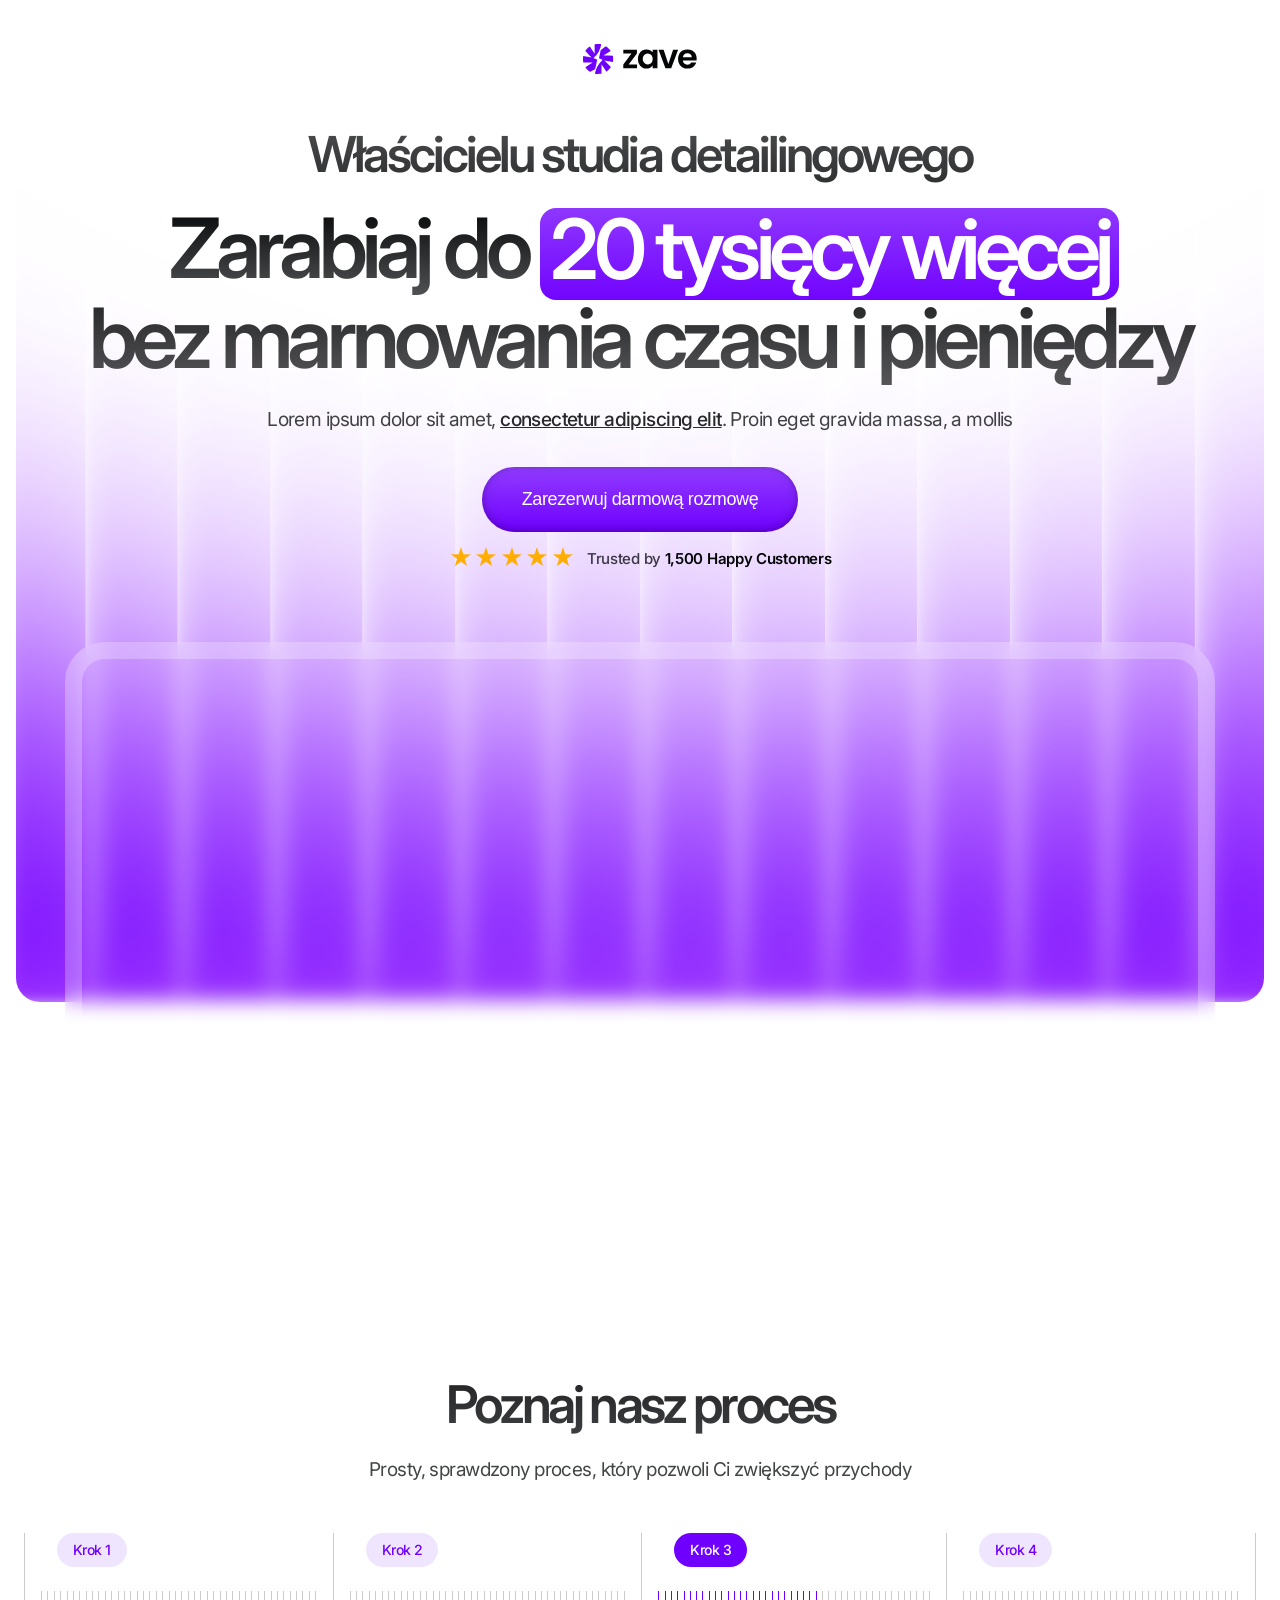
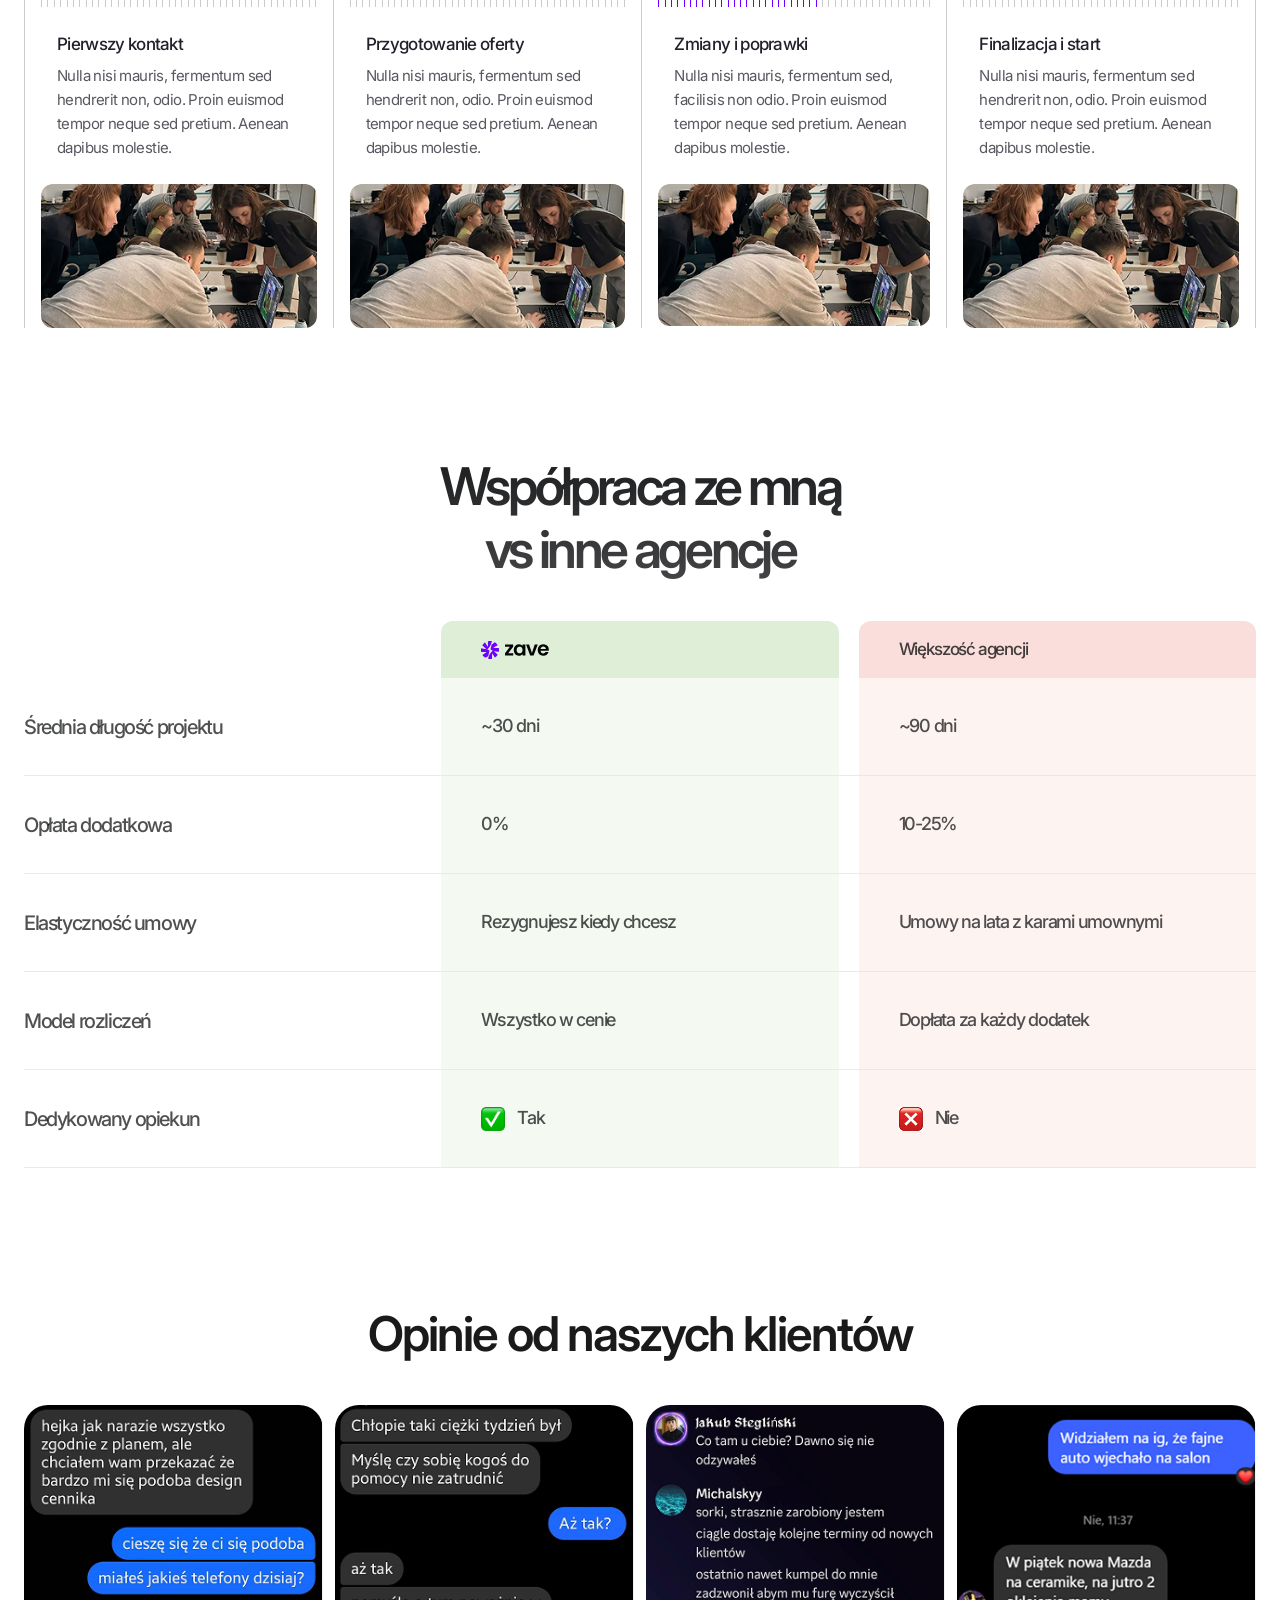
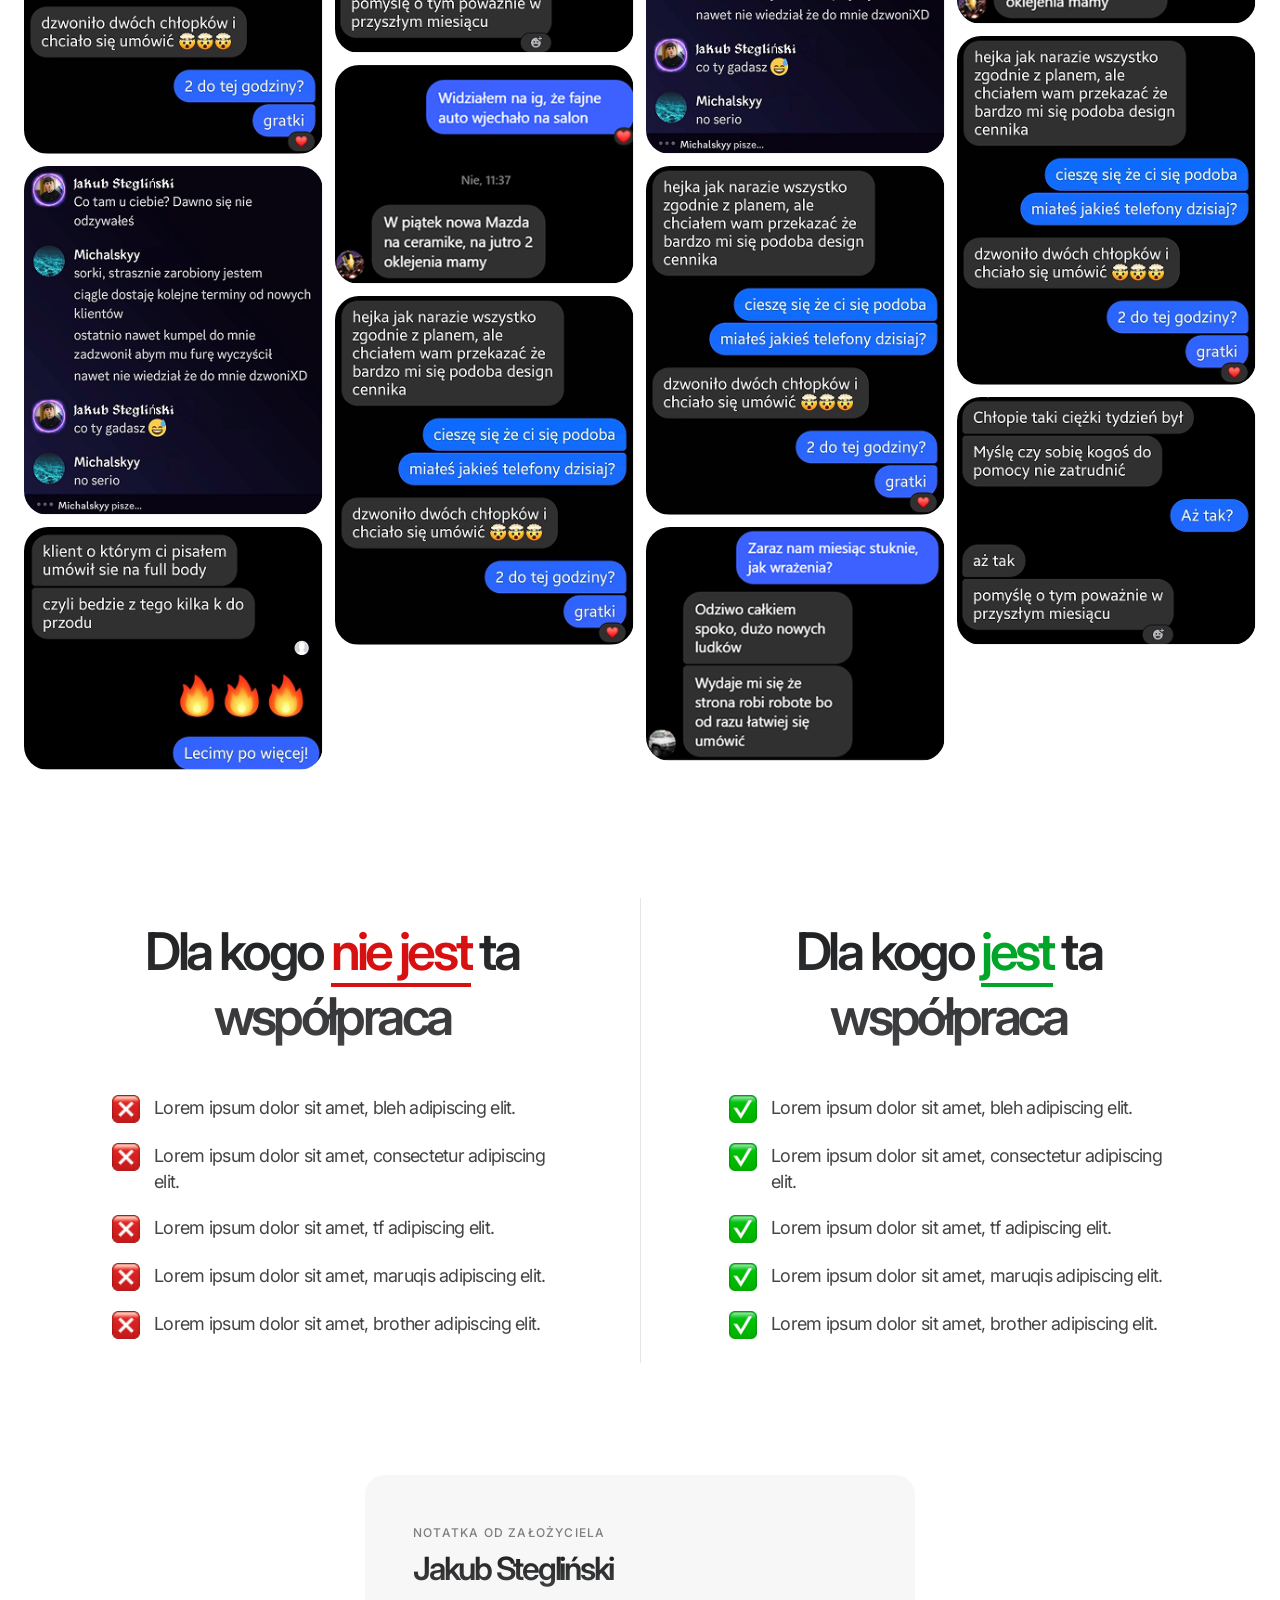
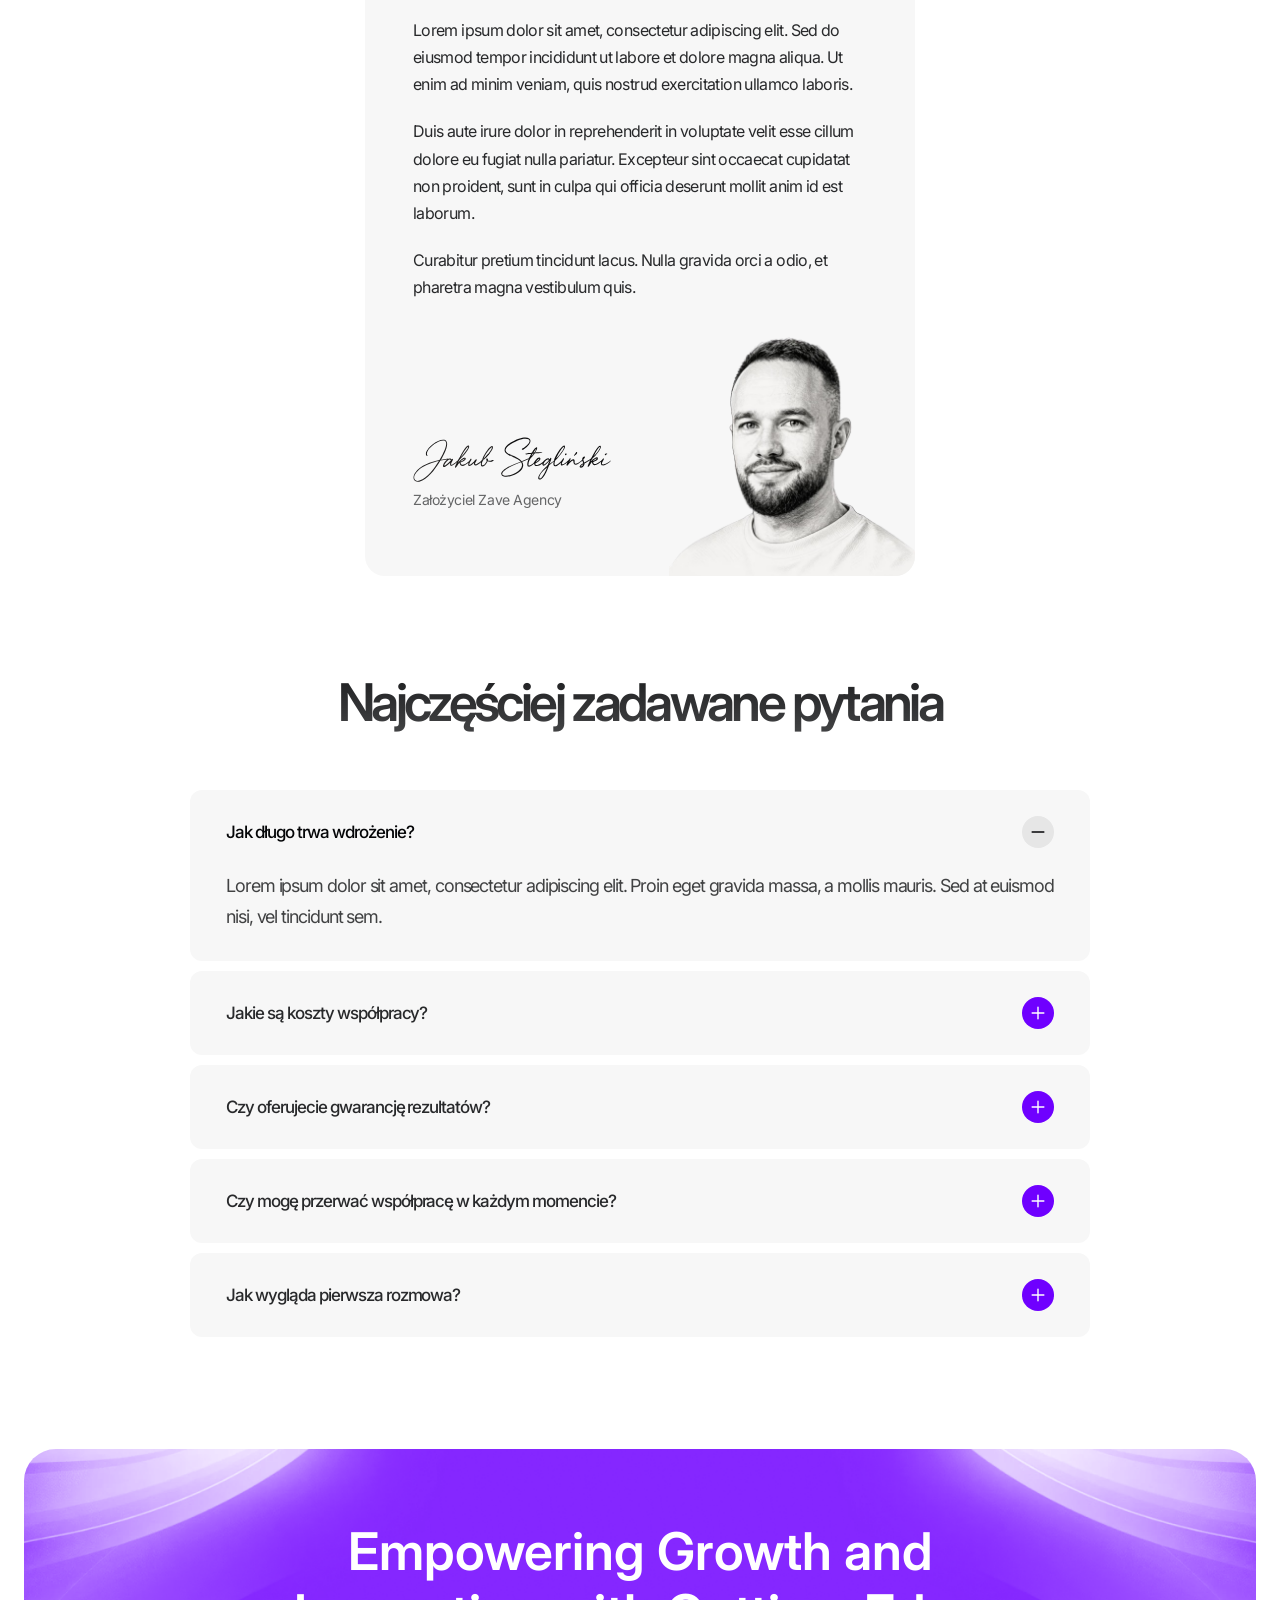
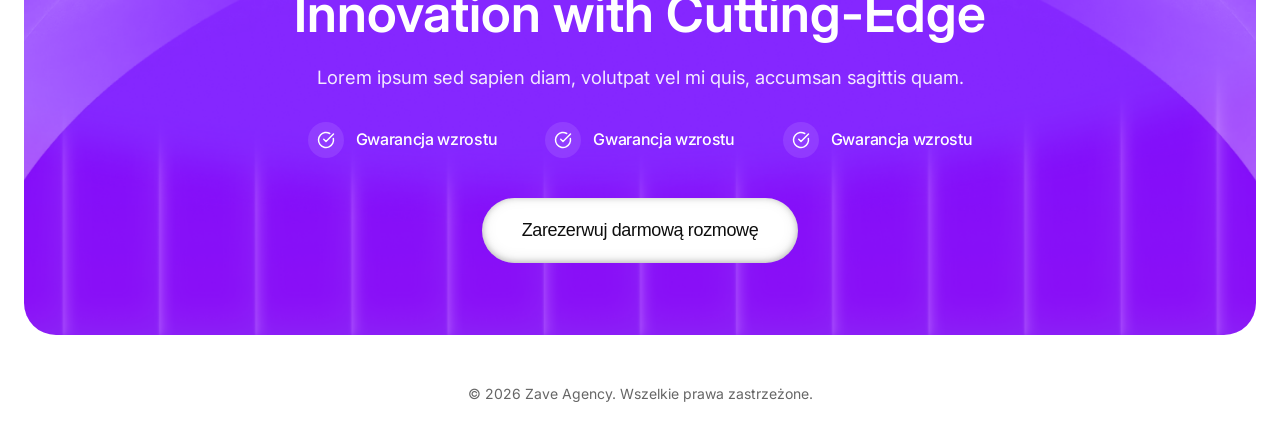
==== index.html @ f7c7fa36 "popup" ====
<!DOCTYPE html>
<html lang="pl">
<head>
    <meta charset="UTF-8">
    <meta name="viewport" content="width=device-width, initial-scale=1.0">
    <title>Zarabiaj do 10 tysięcy więcej | Studio Detailingowe</title>

    <!-- Inter Font -->
    <link rel="preconnect" href="https://fonts.googleapis.com">
    <link rel="preconnect" href="https://fonts.gstatic.com" crossorigin>
    <link href="https://fonts.googleapis.com/css2?family=Caveat:wght@500;600;700&family=Inter:wght@400;500;600;700;800&display=swap" rel="stylesheet">

    <!-- Styles -->
    <link rel="stylesheet" href="style.css">

    <!-- Wistia Player -->
    <script src="https://fast.wistia.com/player.js" async></script>
    <script src="https://fast.wistia.com/embed/e1dvrcl1e5.js" async type="module"></script>
</head>
<body>
    <section class="hero-section">
        <div class="hero-content">
            <!-- Logo -->
            <img src="logo.svg" alt="Detailing Pro" class="logo">

            <!-- Subtitle -->
            <h2 class="subtitle">Właścicielu studia detailingowego</h2>

            <!-- Main Headline -->
            <h1 class="headline">
                <span class="headline-line-1"><span class="test">Zarabiaj do</span> <span class="animated-text" id="animatedText"></span></span>
                <span class="headline-line-2">bez marnowania czasu i pieniędzy</span>
            </h1>

            <!-- Description -->
            <p class="description">
                Lorem ipsum dolor sit amet, <strong>consectetur adipiscing elit</strong>. Proin eget gravida massa, a mollis
            </p>

            <!-- CTA Button -->
            <button class="cta-button">Zarezerwuj darmową rozmowę</button>

            <!-- Social Proof -->
            <div class="social-proof">
                <div class="stars">
                    <span class="star">★</span>
                    <span class="star">★</span>
                    <span class="star">★</span>
                    <span class="star">★</span>
                    <span class="star">★</span>
                </div>
                <span class="social-proof-text">Trusted by <strong>1,500 Happy Customers</strong></span>
            </div>

            <!-- VSL Video Container -->
            <div class="vsl-container">
                <style>wistia-player[media-id='e1dvrcl1e5']:not(:defined) { background: center / contain no-repeat url('https://fast.wistia.com/embed/medias/e1dvrcl1e5/swatch'); display: block; filter: blur(5px); }</style>
                <wistia-player media-id="e1dvrcl1e5" aspect="1.7777777777777777"></wistia-player>
            </div>
        </div>
    </section>

    <!-- Process V2 Section -->
    <section class="processv2-section">
        <div class="processv2-container">
            <h2 class="processv2-title">Poznaj nasz proces</h2>
            <p class="processv2-description">Prosty, sprawdzony proces, który pozwoli Ci zwiększyć przychody</p>

            <div class="processv2-wrapper">
                <div class="processv2-line"></div>

                <div class="processv2-card">
                    <div class="processv2-card-content">
                        <div class="processv2-mobile-heading">
                            <h3 class="processv2-card-title">Pierwszy kontakt</h3>
                            <div class="processv2-badge processv2-badge--mobile">Krok 1</div>
                        </div>
                        <div class="processv2-badge">Krok 1</div>
                        <div class="processv2-bars">
                            <span></span><span></span><span></span><span></span><span></span><span></span><span></span><span></span><span></span><span></span><span></span><span></span><span></span><span></span><span></span><span></span><span></span><span></span><span></span><span></span><span></span><span></span><span></span><span></span><span></span><span></span><span></span><span></span><span></span><span></span><span></span><span></span><span></span><span></span><span></span><span></span><span></span><span></span><span></span><span></span><span></span><span></span><span></span><span></span>
                        </div>
                        <div class="processv2-text">
                            <h3 class="processv2-card-title">Pierwszy kontakt</h3>
                            <p class="processv2-card-description">Nulla nisi mauris, fermentum sed hendrerit non, odio. Proin euismod tempor neque sed pretium. Aenean dapibus molestie.</p>
                        </div>
                    </div>
                    <img src="proceszdj1.png" alt="Krok 1" class="processv2-image">
                </div>

                <div class="processv2-line"></div>

                <div class="processv2-card">
                    <div class="processv2-card-content">
                        <div class="processv2-mobile-heading">
                            <h3 class="processv2-card-title">Przygotowanie oferty</h3>
                            <div class="processv2-badge processv2-badge--mobile">Krok 2</div>
                        </div>
                        <div class="processv2-badge">Krok 2</div>
                        <div class="processv2-bars">
                            <span></span><span></span><span></span><span></span><span></span><span></span><span></span><span></span><span></span><span></span><span></span><span></span><span></span><span></span><span></span><span></span><span></span><span></span><span></span><span></span><span></span><span></span><span></span><span></span><span></span><span></span><span></span><span></span><span></span><span></span><span></span><span></span><span></span><span></span><span></span><span></span><span></span><span></span><span></span><span></span><span></span><span></span><span></span><span></span>
                        </div>
                        <div class="processv2-text">
                            <h3 class="processv2-card-title">Przygotowanie oferty</h3>
                            <p class="processv2-card-description">Nulla nisi mauris, fermentum sed hendrerit non, odio. Proin euismod tempor neque sed pretium. Aenean dapibus molestie.</p>
                        </div>
                    </div>
                    <img src="proceszdj1.png" alt="Krok 2" class="processv2-image">
                </div>

                <div class="processv2-line"></div>

                <div class="processv2-card">
                    <div class="processv2-card-content">
                        <div class="processv2-mobile-heading">
                            <h3 class="processv2-card-title">Zmiany i poprawki</h3>
                            <div class="processv2-badge processv2-badge--mobile">Krok 3</div>
                        </div>
                        <div class="processv2-badge">Krok 3</div>
                        <div class="processv2-bars">
                            <span></span><span></span><span></span><span></span><span></span><span></span><span></span><span></span><span></span><span></span><span></span><span></span><span></span><span></span><span></span><span></span><span></span><span></span><span></span><span></span><span></span><span></span><span></span><span></span><span></span><span></span><span></span><span></span><span></span><span></span><span></span><span></span><span></span><span></span><span></span><span></span><span></span><span></span><span></span><span></span><span></span><span></span><span></span><span></span>
                        </div>
                        <div class="processv2-text">
                            <h3 class="processv2-card-title">Zmiany i poprawki</h3>
                            <p class="processv2-card-description">Nulla nisi mauris, fermentum sed, facilisis non odio. Proin euismod tempor neque sed pretium. Aenean dapibus molestie.</p>
                        </div>
                    </div>
                    <img src="proceszdj1.png" alt="Krok 3" class="processv2-image">
                </div>

                <div class="processv2-line"></div>

                <div class="processv2-card">
                    <div class="processv2-card-content">
                        <div class="processv2-mobile-heading">
                            <h3 class="processv2-card-title">Finalizacja i start</h3>
                            <div class="processv2-badge processv2-badge--mobile">Krok 4</div>
                        </div>
                        <div class="processv2-badge">Krok 4</div>
                        <div class="processv2-bars">
                            <span></span><span></span><span></span><span></span><span></span><span></span><span></span><span></span><span></span><span></span><span></span><span></span><span></span><span></span><span></span><span></span><span></span><span></span><span></span><span></span><span></span><span></span><span></span><span></span><span></span><span></span><span></span><span></span><span></span><span></span><span></span><span></span><span></span><span></span><span></span><span></span><span></span><span></span><span></span><span></span><span></span><span></span><span></span><span></span>
                        </div>
                        <div class="processv2-text">
                            <h3 class="processv2-card-title">Finalizacja i start</h3>
                            <p class="processv2-card-description">Nulla nisi mauris, fermentum sed hendrerit non, odio. Proin euismod tempor neque sed pretium. Aenean dapibus molestie.</p>
                        </div>
                    </div>
                    <img src="proceszdj1.png" alt="Krok 4" class="processv2-image">
                </div>

                <div class="processv2-line"></div>
            </div>
        </div>
    </section>

    <!-- Comparison Table Section -->
    <section class="comparison-table-section">
        <h2 class="comparison-table-title">Współpraca ze mną<br>vs inne agencje</h2>

        <div class="comparison-table-container">
            <div class="comparison-table-grid">
                <div class="comparison-table-row comparison-table-header-row">
                    <div class="comparison-table-header comparison-table-header--empty"></div>
                    <div class="comparison-table-header green">
                        <img src="logo.svg" alt="IDVIRAL" class="comparison-table-logo">
                    </div>
                    <div class="comparison-table-header pink">Większość agencji</div>
                </div>

                <div class="comparison-table-row">
                    <div class="comparison-table-cell comparison-table-cell--label">Średnia długość projektu</div>
                    <div class="comparison-table-cell green">~30 dni</div>
                    <div class="comparison-table-cell pink">~90 dni</div>
                </div>
                <div class="comparison-table-row">
                    <div class="comparison-table-cell comparison-table-cell--label">Opłata dodatkowa</div>
                    <div class="comparison-table-cell green">0%</div>
                    <div class="comparison-table-cell pink">10-25%</div>
                </div>
                <div class="comparison-table-row">
                    <div class="comparison-table-cell comparison-table-cell--label">Elastyczność umowy</div>
                    <div class="comparison-table-cell green">Rezygnujesz kiedy chcesz</div>
                    <div class="comparison-table-cell pink">Umowy na lata z karami umownymi</div>
                </div>
                <div class="comparison-table-row">
                    <div class="comparison-table-cell comparison-table-cell--label">Model rozliczeń</div>
                    <div class="comparison-table-cell green">Wszystko w cenie</div>
                    <div class="comparison-table-cell pink">Dopłata za każdy dodatek</div>
                </div>
                <div class="comparison-table-row">
                    <div class="comparison-table-cell comparison-table-cell--label">Dedykowany opiekun</div>
                    <div class="comparison-table-cell green">
                        <img src="yes.png" alt="Tak" class="comparison-table-icon"> Tak
                    </div>
                    <div class="comparison-table-cell pink">
                        <img src="no.png" alt="Nie" class="comparison-table-icon"> Nie
                    </div>
                </div>
            </div>
        </div>
        <p class="comparison-table-hint">Po więcej przesuń tabelkę</p>
    </section>

    <!-- Opinions Section -->
    <section class="opinions-section">
        <div class="opinions-container">
            <h2 class="opinions-title">Opinie od naszych klientów</h2>

            <div class="opinions-grid">
                <div class="opinion-column">
                    <img src="opinie/o1.png" alt="Opinia 1" class="opinion-image">
                    <img src="opinie/o5.png" alt="Opinia 5" class="opinion-image">
                    <img src="opinie/o9.png" alt="Opinia 9" class="opinion-image">
                </div>
                <div class="opinion-column">
                    <img src="opinie/o2.png" alt="Opinia 2" class="opinion-image">
                    <img src="opinie/o6.png" alt="Opinia 6" class="opinion-image">
                    <img src="opinie/o10.png" alt="Opinia 10" class="opinion-image">
                </div>
                <div class="opinion-column">
                    <img src="opinie/o3.png" alt="Opinia 3" class="opinion-image">
                    <img src="opinie/o7.png" alt="Opinia 7" class="opinion-image">
                    <img src="opinie/o11.png" alt="Opinia 11" class="opinion-image">
                </div>
                <div class="opinion-column">
                    <img src="opinie/o4.png" alt="Opinia 4" class="opinion-image">
                    <img src="opinie/o8.png" alt="Opinia 8" class="opinion-image">
                    <img src="opinie/o12.png" alt="Opinia 12" class="opinion-image">
                </div>
            </div>
        </div>
    </section>

    <!-- Audience Section -->
    <section class="audience-section">
        <div class="audience-container">
            <div class="audience-column">
                <div class="audience-card">
                    <h2 class="audience-title">Dla kogo <span class="audience-highlight audience-highlight--not">nie jest</span> ta<br>współpraca</h2>
                    <div class="audience-list">
                        <div class="audience-item">
                            <img src="no.png" alt="Nie" class="audience-icon">
                            <p class="audience-text">Lorem ipsum dolor sit amet, bleh adipiscing elit.</p>
                        </div>
                        <div class="audience-item">
                            <img src="no.png" alt="Nie" class="audience-icon">
                            <p class="audience-text">Lorem ipsum dolor sit amet, consectetur adipiscing elit.</p>
                        </div>
                        <div class="audience-item">
                            <img src="no.png" alt="Nie" class="audience-icon">
                            <p class="audience-text">Lorem ipsum dolor sit amet, tf adipiscing elit.</p>
                        </div>
                        <div class="audience-item">
                            <img src="no.png" alt="Nie" class="audience-icon">
                            <p class="audience-text">Lorem ipsum dolor sit amet, maruqis adipiscing elit.</p>
                        </div>
                        <div class="audience-item">
                            <img src="no.png" alt="Nie" class="audience-icon">
                            <p class="audience-text">Lorem ipsum dolor sit amet, brother adipiscing elit.</p>
                        </div>
                    </div>
                </div>
            </div>
            <div class="audience-column">
                <div class="audience-card">
                    <h2 class="audience-title">Dla kogo <span class="audience-highlight audience-highlight--yes">jest</span> ta<br>współpraca</h2>
                    <div class="audience-list">
                        <div class="audience-item">
                            <img src="yes.png" alt="Tak" class="audience-icon">
                            <p class="audience-text">Lorem ipsum dolor sit amet, bleh adipiscing elit.</p>
                        </div>
                        <div class="audience-item">
                            <img src="yes.png" alt="Tak" class="audience-icon">
                            <p class="audience-text">Lorem ipsum dolor sit amet, consectetur adipiscing elit.</p>
                        </div>
                        <div class="audience-item">
                            <img src="yes.png" alt="Tak" class="audience-icon">
                            <p class="audience-text">Lorem ipsum dolor sit amet, tf adipiscing elit.</p>
                        </div>
                        <div class="audience-item">
                            <img src="yes.png" alt="Tak" class="audience-icon">
                            <p class="audience-text">Lorem ipsum dolor sit amet, maruqis adipiscing elit.</p>
                        </div>
                        <div class="audience-item">
                            <img src="yes.png" alt="Tak" class="audience-icon">
                            <p class="audience-text">Lorem ipsum dolor sit amet, brother adipiscing elit.</p>
                        </div>
                    </div>
                </div>
            </div>
        </div>
    </section>


    <!-- Founder's Note Section -->
    <section class="founder-note-section">
        <div class="founder-note-card">
            <p class="founder-note-eyebrow">NOTATKA OD ZAŁOŻYCIELA</p>
            <h2 class="founder-note-title">Jakub Stegliński</h2>

            <div class="founder-note-copy">
                <p>Lorem ipsum dolor sit amet, consectetur adipiscing elit. Sed do eiusmod tempor incididunt ut labore et dolore magna aliqua. Ut enim ad minim veniam, quis nostrud exercitation ullamco laboris.</p>
                <p>Duis aute irure dolor in reprehenderit in voluptate velit esse cillum dolore eu fugiat nulla pariatur. Excepteur sint occaecat cupidatat non proident, sunt in culpa qui officia deserunt mollit anim id est laborum.</p>
                <p>Curabitur pretium tincidunt lacus. Nulla gravida orci a odio, et pharetra magna vestibulum quis.</p>
            </div>

            <div class="founder-note-signoff">
                <div class="founder-note-signature-block">
                    <img src="podpis.svg" alt="Podpis Jakuba Steglińskiego" class="founder-note-signature">
                    <p class="founder-note-role">Założyciel Zave Agency</p>
                </div>
            </div>
            <div class="founder-note-photo">
                <img src="kuba.png" alt="Jakub Stegliński" class="founder-note-image">
            </div>
        </div>
    </section>

    <!-- FAQ Section -->
    <section class="faq-section">
        <div class="faq-container">
            <h2 class="faq-title">Najczęściej zadawane pytania</h2>

            <div class="faq-list">
                <div class="faq-item active">
                    <button class="faq-question" aria-expanded="true" aria-controls="faq-answer-1">
                        <span>Jak długo trwa wdrożenie?</span>
                        <img src="minus.svg" alt="" class="faq-icon">
                    </button>
                    <div class="faq-answer" id="faq-answer-1" aria-hidden="false">
                        <p>Lorem ipsum dolor sit amet, consectetur adipiscing elit. Proin eget gravida massa, a mollis mauris. Sed at euismod nisi, vel tincidunt sem.</p>
                    </div>
                </div>

                <div class="faq-item">
                    <button class="faq-question" aria-expanded="false" aria-controls="faq-answer-2">
                        <span>Jakie są koszty współpracy?</span>
                        <img src="plus.svg" alt="" class="faq-icon">
                    </button>
                    <div class="faq-answer" id="faq-answer-2" aria-hidden="true">
                        <p>Lorem ipsum dolor sit amet, consectetur adipiscing elit. Proin eget gravida massa, a mollis mauris. Sed at euismod nisi, vel tincidunt sem.</p>
                    </div>
                </div>

                <div class="faq-item">
                    <button class="faq-question" aria-expanded="false" aria-controls="faq-answer-3">
                        <span>Czy oferujecie gwarancję rezultatów?</span>
                        <img src="plus.svg" alt="" class="faq-icon">
                    </button>
                    <div class="faq-answer" id="faq-answer-3" aria-hidden="true">
                        <p>Lorem ipsum dolor sit amet, consectetur adipiscing elit. Proin eget gravida massa, a mollis mauris. Sed at euismod nisi, vel tincidunt sem.</p>
                    </div>
                </div>

                <div class="faq-item">
                    <button class="faq-question" aria-expanded="false" aria-controls="faq-answer-4">
                        <span>Czy mogę przerwać współpracę w każdym momencie?</span>
                        <img src="plus.svg" alt="" class="faq-icon">
                    </button>
                    <div class="faq-answer" id="faq-answer-4" aria-hidden="true">
                        <p>Lorem ipsum dolor sit amet, consectetur adipiscing elit. Proin eget gravida massa, a mollis mauris. Sed at euismod nisi, vel tincidunt sem.</p>
                    </div>
                </div>

                <div class="faq-item">
                    <button class="faq-question" aria-expanded="false" aria-controls="faq-answer-5">
                        <span>Jak wygląda pierwsza rozmowa?</span>
                        <img src="plus.svg" alt="" class="faq-icon">
                    </button>
                    <div class="faq-answer" id="faq-answer-5" aria-hidden="true">
                        <p>Lorem ipsum dolor sit amet, consectetur adipiscing elit. Proin eget gravida massa, a mollis mauris. Sed at euismod nisi, vel tincidunt sem.</p>
                    </div>
                </div>
            </div>
        </div>
    </section>

    <!-- CTA Section -->
    <section class="cta-section">
        <div class="cta-box">
            <h2 class="cta-title">Empowering Growth and Innovation with Cutting-Edge</h2>
            <p class="cta-description">Lorem ipsum sed sapien diam, volutpat vel mi quis, accumsan sagittis quam.</p>

            <div class="cta-features">
                <div class="cta-feature">
                    <img src="tickicon.svg" alt="Check" class="cta-check">
                    <span>Gwarancja wzrostu</span>
                </div>
                <div class="cta-feature">
                    <img src="tickicon.svg" alt="Check" class="cta-check">
                    <span>Gwarancja wzrostu</span>
                </div>
                <div class="cta-feature">
                    <img src="tickicon.svg" alt="Check" class="cta-check">
                    <span>Gwarancja wzrostu</span>
                </div>
            </div>

            <button class="cta-button-main">Zarezerwuj darmową rozmowę</button>
        </div>
    </section>

    <!-- Footer -->
    <footer class="footer">
        <p class="footer-text">© 2026 Zave Agency. Wszelkie prawa zastrzeżone.</p>
    </footer>

    <!-- Image Lightbox (Mobile Only) -->
    <div id="imageLightbox" class="image-lightbox">
        <div class="image-lightbox-overlay"></div>
        <div class="image-lightbox-content">
            <div class="image-lightbox-header">
                <div class="image-lightbox-counter">
                    <span id="lightboxCurrentIndex">1</span>/<span id="lightboxTotalImages">14</span>
                </div>
                <button class="image-lightbox-close" id="lightboxClose">
                    <svg width="16" height="16" viewBox="0 0 16 16" fill="none" xmlns="http://www.w3.org/2000/svg">
                        <path d="M2 2L14 14M14 2L2 14" stroke="currentColor" stroke-width="2" stroke-linecap="round"/>
                    </svg>
                </button>
            </div>
            <div class="image-lightbox-main">
                <img id="lightboxMainImage" src="" alt="">
            </div>
            <div class="image-lightbox-thumbnails" id="lightboxThumbnails"></div>
        </div>
    </div>

    <!-- Video End Popup -->
    <div id="videoEndPopup" class="popup-overlay">
        <div class="popup-modal">
            <button class="popup-close">&times;</button>
            <h2 class="popup-title">Dziękujemy za obejrzenie!</h2>
            <p class="popup-subtitle">Wypełnij formularz, aby umówić darmową konsultację</p>

            <form id="leadForm" class="popup-form">
                <div class="form-group">
                    <label for="name">Imię</label>
                    <input type="text" id="name" name="name" required>
                </div>

                <div id="tess" class="form-group">
                    <label for="phone">Numer telefonu</label>
                    <input type="tel" id="phone" name="phone" required>
                </div>

                <!-- Pytanie 1 -->
                <div class="form-group">
                    <label class="question-label">Jak duże jest Twoje studio?</label>
                    <div class="radio-group">
                        <label class="radio-label">
                            <input type="radio" name="question1" value="maly" required>
                            <span>Małe (1-2 stanowiska)</span>
                        </label>
                        <label class="radio-label">
                            <input type="radio" name="question1" value="sredni">
                            <span>Średnie (3-5 stanowisk)</span>
                        </label>
                        <label class="radio-label">
                            <input type="radio" name="question1" value="duzy">
                            <span>Duże (6+ stanowisk)</span>
                        </label>
                    </div>
                </div>

                <!-- Pytanie 2 -->
                <div class="form-group">
                    <label class="question-label">Ile lat działasz na rynku?</label>
                    <div class="radio-group">
                        <label class="radio-label">
                            <input type="radio" name="question2" value="nowy" required>
                            <span>Mniej niż rok</span>
                        </label>
                        <label class="radio-label">
                            <input type="radio" name="question2" value="doswiadczony">
                            <span>1-3 lata</span>
                        </label>
                        <label class="radio-label">
                            <input type="radio" name="question2" value="ekspert">
                            <span>Powyżej 3 lat</span>
                        </label>
                    </div>
                </div>

                <!-- Pytanie 3 -->
                <div class="form-group">
                    <label class="question-label">Jaki jest Twój średni miesięczny przychód?</label>
                    <div class="radio-group">
                        <label class="radio-label">
                            <input type="radio" name="question3" value="niski" required>
                            <span>Poniżej 20,000 zł</span>
                        </label>
                        <label class="radio-label">
                            <input type="radio" name="question3" value="sredni">
                            <span>20,000 - 50,000 zł</span>
                        </label>
                        <label class="radio-label">
                            <input type="radio" name="question3" value="wysoki">
                            <span>Powyżej 50,000 zł</span>
                        </label>
                    </div>
                </div>



                <button type="submit" class="popup-submit">Wyślij formularz</button>
            </form>
        </div>
    </div>

    <script>
        // Animated text typewriter effect
        const texts = ['10 tysięcy więcej', '20 tysięcy więcej', '30 tysięcy więcej'];
        let currentIndex = 0;
        let currentText = '';
        let isDeleting = false;
        let charIndex = 0;

        function typeWriter() {
            const element = document.getElementById('animatedText');
            const fullText = texts[currentIndex];

            if (!isDeleting) {
                // Typing
                currentText = fullText.substring(0, charIndex + 1);
                charIndex++;

                if (charIndex === fullText.length) {
                    // Finished typing, wait then start deleting
                    setTimeout(() => {
                        isDeleting = true;
                        typeWriter();
                    }, 2000); // Wait 2 seconds before deleting
                    element.textContent = currentText;
                    return;
                }
            } else {
                // Deleting
                currentText = fullText.substring(0, charIndex - 1);
                charIndex--;

                if (charIndex === 0) {
                    // Finished deleting, move to next text
                    isDeleting = false;
                    currentIndex = (currentIndex + 1) % texts.length;
                    setTimeout(typeWriter, 300); // Small pause before typing next text
                    element.textContent = currentText;
                    return;
                }
            }

            element.textContent = currentText;

            // Speed of typing/deleting
            const speed = isDeleting ? 50 : 100;
            setTimeout(typeWriter, speed);
        }

        // Start animation when page loads
        window.addEventListener('load', () => {
            typeWriter();
        });

        // FAQ Accordion
        const faqItems = document.querySelectorAll('.faq-item');
        const faqQuestions = document.querySelectorAll('.faq-question');

        faqQuestions.forEach((question, index) => {
            question.addEventListener('click', () => {
                const currentItem = faqItems[index];
                const isActive = currentItem.classList.contains('active');

                // Close all items
                faqItems.forEach(item => {
                    item.classList.remove('active');
                    item.querySelector('.faq-question').setAttribute('aria-expanded', 'false');
                    item.querySelector('.faq-answer').setAttribute('aria-hidden', 'true');
                    item.querySelector('.faq-icon').src = 'plus.svg';
                });

                // Open clicked item if it wasn't already open
                if (!isActive) {
                    currentItem.classList.add('active');
                    currentItem.querySelector('.faq-question').setAttribute('aria-expanded', 'true');
                    currentItem.querySelector('.faq-answer').setAttribute('aria-hidden', 'false');
                    currentItem.querySelector('.faq-icon').src = 'minus.svg';
                }
            });
        });

        // Video End Popup
        const popup = document.getElementById('videoEndPopup');
        const closeBtn = document.querySelector('.popup-close');
        const leadForm = document.getElementById('leadForm');
        const wistiaPlayer = document.querySelector('wistia-player');
        const popupTitle = document.querySelector('.popup-title');
        const ctaButtons = document.querySelectorAll('.cta-button, .cta-button-main');

        // Show popup when video ends
        if (wistiaPlayer) {
            wistiaPlayer.addEventListener('ended', () => {
                popupTitle.textContent = 'Dziękujemy za obejrzenie!';
                popup.classList.add('active');
                document.body.style.overflow = 'hidden'; // Prevent scrolling
            });
        }

        // Show popup when CTA buttons are clicked
        ctaButtons.forEach(button => {
            button.addEventListener('click', () => {
                popupTitle.textContent = 'Odpowiedz na 5 pytań';
                popup.classList.add('active');
                document.body.style.overflow = 'hidden'; // Prevent scrolling
            });
        });

        // Close popup function
        function closePopup() {
            popup.classList.remove('active');
            document.body.style.overflow = ''; // Restore scrolling
        }

        // Close button
        closeBtn.addEventListener('click', closePopup);

        // Close when clicking outside modal
        popup.addEventListener('click', (e) => {
            if (e.target === popup) {
                closePopup();
            }
        });

        // Form submission
        leadForm.addEventListener('submit', (e) => {
            e.preventDefault();

            // Collect form data
            const formData = new FormData(leadForm);
            const data = Object.fromEntries(formData);

            // Log data (replace with actual API call)
            console.log('Form submitted:', data);

            // You can add your API call here
            // fetch('/api/submit', {
            //     method: 'POST',
            //     headers: { 'Content-Type': 'application/json' },
            //     body: JSON.stringify(data)
            // });

            // Show success message
            alert('Dziękujemy! Skontaktujemy się z Tobą wkrótce.');

            // Close popup and reset form
            closePopup();
            leadForm.reset();
        });

        // Process V2 Bars Animation - NOWA PROSTA LOGIKA
        const processCards = document.querySelectorAll('.processv2-card');
        let activeCardIndex = 0;  // Który kafelek jest aktywny
        let currentBar = 0;       // Która linia się właśnie animuje
        let animationState = 'filling'; // 'filling', 'paused', 'clearing'
        let isUserHovering = false;
        let hoveredCardIndex = -1;

        function clearAllCards() {
            processCards.forEach(card => {
                card.classList.remove('animating');
                const bars = card.querySelectorAll('.processv2-bars span');
                bars.forEach(bar => bar.classList.remove('active'));
            });
        }

        function animateBars() {
            const card = processCards[activeCardIndex];
            const bars = card.querySelectorAll('.processv2-bars span');

            // FILLING - wypełnianie linii
            if (animationState === 'filling') {
                if (currentBar === 0) {
                    card.classList.add('animating');
                }

                if (currentBar < bars.length) {
                    bars[currentBar].classList.add('active');
                    currentBar++;
                } else {
                    // Wszystkie linie wypełnione - przejdź do pauzy
                    animationState = 'paused';
                    currentBar = 0; // Reset dla kolejnego stanu
                }
            }
            // PAUSED - czekanie przed wyczyszczeniem
            else if (animationState === 'paused') {
                currentBar++;
                // Czekaj około 250ms (250/80 ≈ 3 iteracje)
                if (currentBar >= 3) {
                    animationState = 'clearing';
                    currentBar = 0;
                    card.classList.remove('animating'); // Badge zaczyna fade
                }
            }
            // CLEARING - czyszczenie linii (szybkie - max 1.5s)
            else if (animationState === 'clearing') {
                // Użyj timeoutów dla szybkiego clearingu (1.5s / 44 = ~34ms per line)
                bars.forEach((bar, i) => {
                    setTimeout(() => {
                        bar.classList.remove('active');
                    }, i * 10); // 34ms * 44 = 1496ms (~1.5s)
                });

                // Przejdź do następnego kafelka po zakończeniu
                setTimeout(() => {
                    if (!isUserHovering) {
                        activeCardIndex = (activeCardIndex + 1) % processCards.length;
                    } else {
                        // Jeśli user właśnie zjechał z hoveru, przejdź do następnego
                        activeCardIndex = (hoveredCardIndex + 1) % processCards.length;
                        isUserHovering = false;
                        hoveredCardIndex = -1;
                    }
                    currentBar = 0;
                    animationState = 'filling';
                }, 500); // 10ms * 44 linie = 440ms + 60ms bufora = 500ms

                // Zmień stan żeby nie wejść tutaj ponownie
                animationState = 'waiting_for_clear';
            }
            // WAITING_Fgit commit -m "opis tego co zmieniono"OR_CLEAR - czekanie aż clearing się zakończy
            else if (animationState === 'waiting_for_clear') {
                // Nic nie rób, czekaj na timeout
            }
        }

        // Rozpocznij automatyczną animację - stały interval
        setInterval(animateBars, 60);

        // Obsługa hover - PROSTA LOGIKA
        processCards.forEach((card, index) => {
            card.addEventListener('mouseenter', () => {
                // Sprawdź czy to ten sam kafelek co poprzednio
                const isSameCard = (activeCardIndex === index && (animationState === 'filling' || animationState === 'paused'));

                if (isSameCard) {
                    // Ten sam kafelek - kontynuuj animację, nie resetuj
                    isUserHovering = true;
                    hoveredCardIndex = index;
                    // NIE resetuj currentBar ani animationState
                } else {
                    // Inny kafelek - wyczyść wszystko i zacznij od nowa
                    clearAllCards();

                    // Ustaw aktywny kafelek na ten z hoverem
                    activeCardIndex = index;
                    hoveredCardIndex = index;
                    isUserHovering = true;
                    currentBar = 0;
                    animationState = 'filling';
                }
            });

            card.addEventListener('mouseleave', () => {
                // Po prostu pozwól animacji dokończyć naturalnie
                // Flaga isUserHovering zostanie sprawdzona po zakończeniu cyklu
            });
        });

        // Image Lightbox - Mobile Only
        (function() {
            // Only run on mobile
            function isMobile() {
                return window.innerWidth <= 480;
            }

            if (!isMobile()) return;

            const lightbox = document.getElementById('imageLightbox');
            const lightboxMainImage = document.getElementById('lightboxMainImage');
            const lightboxThumbnails = document.getElementById('lightboxThumbnails');
            const lightboxCurrentIndex = document.getElementById('lightboxCurrentIndex');
            const lightboxTotalImages = document.getElementById('lightboxTotalImages');
            const lightboxClose = document.getElementById('lightboxClose');
            const opinionImages = document.querySelectorAll('.opinion-image');

            let currentImageIndex = 0;
            const images = [];

            // Collect all opinion images
            opinionImages.forEach((img, index) => {
                images.push(img.src);

                // Add click handler to open lightbox
                img.addEventListener('click', () => {
                    if (isMobile()) {
                        openLightbox(index);
                    }
                });
            });

            function openLightbox(index) {
                currentImageIndex = index;
                lightbox.classList.add('active');
                document.body.style.overflow = 'hidden';
                updateLightbox();
            }

            function closeLightbox() {
                lightbox.classList.remove('active');
                document.body.style.overflow = '';
            }

            function updateLightbox() {
                // Update main image
                lightboxMainImage.src = images[currentImageIndex];

                // Update counter
                lightboxCurrentIndex.textContent = currentImageIndex + 1;
                lightboxTotalImages.textContent = images.length;

                // Update thumbnails
                lightboxThumbnails.innerHTML = '';
                images.forEach((src, index) => {
                    const thumbnail = document.createElement('img');
                    thumbnail.src = src;
                    thumbnail.className = 'image-lightbox-thumbnail';
                    if (index === currentImageIndex) {
                        thumbnail.classList.add('active');
                    }
                    thumbnail.addEventListener('click', () => {
                        currentImageIndex = index;
                        updateLightbox();
                    });
                    lightboxThumbnails.appendChild(thumbnail);
                });

                // Scroll active thumbnail into view
                setTimeout(() => {
                    const activeThumbnail = lightboxThumbnails.querySelector('.active');
                    if (activeThumbnail) {
                        activeThumbnail.scrollIntoView({ behavior: 'smooth', block: 'nearest', inline: 'center' });
                    }
                }, 100);
            }

            // Swipe functionality on main image
            let touchStartX = 0;
            let touchEndX = 0;

            lightboxMainImage.addEventListener('touchstart', (e) => {
                touchStartX = e.changedTouches[0].screenX;
            }, false);

            lightboxMainImage.addEventListener('touchend', (e) => {
                touchEndX = e.changedTouches[0].screenX;
                handleSwipe();
            }, false);

            function handleSwipe() {
                const swipeThreshold = 50; // Minimum distance for swipe
                const diff = touchStartX - touchEndX;

                if (Math.abs(diff) < swipeThreshold) return;

                if (diff > 0) {
                    // Swiped left - next image
                    currentImageIndex = (currentImageIndex + 1) % images.length;
                } else {
                    // Swiped right - previous image
                    currentImageIndex = (currentImageIndex - 1 + images.length) % images.length;
                }

                updateLightbox();
            }

            // Close button
            lightboxClose.addEventListener('click', closeLightbox);

            // Close on overlay click
            lightbox.querySelector('.image-lightbox-overlay').addEventListener('click', closeLightbox);

            // Re-check on resize
            window.addEventListener('resize', () => {
                if (!isMobile() && lightbox.classList.contains('active')) {
                    closeLightbox();
                }
            });
        })();
    </script>
</body>
</html>
---- style.css ----
* {
    
    margin: 0;
    padding: 0;
    box-sizing: border-box;
}

body {
    font-family: 'Inter', -apple-system, BlinkMacSystemFont, 'Segoe UI', sans-serif;
    background-color: #FFFFFF;
    color: #1a1a1a;
    line-height: 1.6;
    overflow-x: hidden;
}

.radio-label span {
    margin-bottom: 6px;
}

/* Hero Section */
.hero-section {
    min-height: 110vh;
    display: flex;
    flex-direction: column;
    align-items: center;
    padding: 1rem 1.5rem 0;
    position: relative;
    overflow: visible;
    top: 12px;
}

.hero-section::before {
    content: '';
    position: absolute;
    top: 0;
    right: 16px;
    height: 110vh;
    left: 16px;
    z-index: 0;
    border-radius: 1.5rem;
    background: url('bg.svg') center / cover no-repeat;
    pointer-events: none;
}

.hero-content {
    max-width: 1250px;
    width: 100%;
    display: flex;
    flex-direction: column;
    align-items: center;
    text-align: center;
    z-index: 10;


}

/* Logo */
.logo {
    margin-bottom: 3rem;
    height: 30px;
    width: auto;
    margin-top: 16px;
}

/* Subtitle */
.subtitle {
    opacity: 95%;
    font-size: 3.1rem;
    font-weight: 600;
    background: linear-gradient(180deg, #040507bf 0%, #040507E6 100%);
    -webkit-background-clip: text;
    -webkit-text-fill-color: transparent;
    background-clip: text;
    margin-bottom: 0.35rem;
    letter-spacing: -0.06em;
    padding-bottom: 0.25em;
    line-height: 1.3;
    display: inline-block;
    padding-left: 0.1em;
    padding-right: 0.1em;
}

/* Main Headline */
.headline {
    font-size: 5.2rem;
    font-weight: 600;
    line-height: 1.05;
    margin-bottom: -1.7rem;
    letter-spacing: -0.065em;
    padding-bottom: 0.15em;
}

.test {
    background: linear-gradient(180deg, #040507FF 0%, #404243e6 100%);
    -webkit-background-clip: text;
    -webkit-text-fill-color: transparent;
    background-clip: text;
    display: inline-block;
padding-bottom: 0.1em;
    padding-right: 0.1em;
    padding-left: 0.1em;
}

.headline-line-2 {
    background: linear-gradient(180deg, #040507E6 0%, #04050799 100%);
    -webkit-background-clip: text;
    -webkit-text-fill-color: transparent;
    background-clip: text;
    display: inline-block;
    padding-bottom: 0.3em;
    line-height: 1.3;
    padding-right: 0.1em;
    padding-left: 0.1em;
    margin-top: -20px;
}

span.headline-line-2 {
    overflow: visible;
}

.headline-line-1 {
    display: block;
}

.headline-line-2 {
    display: block;
}

.test {
    margin-bottom: 5px;
}

.headline-line-1:first-child {
    display: flex;
    align-items: center;
    justify-content: center;
    flex-wrap: nowrap;
    height: 100px;
}

.animated-text {
    margin-left: 4px;
    color: #fff;
    display: inline-flex;
    align-items: center;
    background-image: url('number-box.svg');
    background-size: auto 120%;
    background-repeat: repeat-x;
    background-position: center;
    padding: 8px 10px 19px 10px;
    white-space: nowrap;
    transition: none;
    vertical-align: baseline;
    box-sizing: border-box;
    height: 92px;
    min-height: 92px;
    border-radius: 16px;
}

/* Description */
.description {
    font-size: 1.2rem;
    font-weight: 400;
    color: #404143;
    max-width: 1000px;
    margin-bottom: 2rem;
    line-height: 1.7;
    letter-spacing: -0.03em;
    padding-left: 16px;
    padding-right: 16px;
}

.description strong {
    font-weight: 500;
    color: #28282B;
    text-decoration: underline;
    letter-spacing: -0.03em;
}

/* CTA Button */
.cta-button {
    background: linear-gradient(180deg, #913CFF 0%, #6F00FF 100%), #6F00FF;
    box-shadow: 0 -1px 6.9px 0 rgba(0, 0, 0, 0.25) inset, 0 -2px 15.2px 0 rgba(0, 0, 0, 0.09) inset;
    color: #FFFFFF;
    font-size: 1.125rem;
    font-weight: 500;
    letter-spacing: -0.02em;
    padding: 22px 40px;
    border: none;
    border-radius: 9999px;
    cursor: pointer;
    transition: all 0.2s ease;
    text-decoration: none;
    display: inline-block;
}

.cta-button:hover {

transform: scale(1.03) translateY(-1px);
filter: brightness(1.15);
}

/* Social Proof */
.social-proof {
    display: flex;
    align-items: center;
    gap: 0.75rem;
    margin-top: 0.5rem;
    margin-bottom: 4rem;
}

.stars {
    display: flex;
    gap: 0.10rem;
}

.star {
    color: #FFAE00;
    font-size: 1.45rem;
}

.social-proof-text {
    font-size: 0.9375rem;
    font-weight: 500;
    color: #3B3643;
    letter-spacing: -0.02em;
}

.social-proof-text strong {
    font-weight: 600;
    color: #040507;
    letter-spacing: -0.02em;
}

/* VSL Video Container */
.vsl-container {
    border: 17px solid rgba(255, 255, 255, 0.25);
    position: relative;
    width: 100%;
    max-width: 1150px;
    border-radius: 2.5rem;
    overflow: hidden;
    backdrop-filter: blur(10px);
    margin-bottom: 0;
}

.vsl-container wistia-player {
    display: block;
    width: 100%;
    height: auto;
    aspect-ratio: 16 / 9;
}

.vsl-placeholder {
    
    width: 100%;
    height: 110%;
    background-image: url('vslimg.png');
    background-size: cover;
    background-position: center;
    display: flex;
    align-items: center;
    justify-content: center;
    position: relative;
}

.play-button {
    width: 200px;
    height: 200px;
    background-color: #ffffff1A;
    backdrop-filter: blur(10px);
    border-radius: 50%;
    display: flex;
    align-items: center;
    justify-content: center;
    cursor: pointer;
    transition: all 0.2s ease;
    box-shadow: 0 8px 30px rgba(0, 0, 0, 0.2);
border: 1px solid rgba(255, 255, 255, 0.30);; /* Czyste białe obramowanie 100% opacity */
    box-sizing: border-box;   /* Zapobiega powiększeniu przycisku o 2px */
}

.play-button:hover {
    background-color: #ffffff33;
    transform: scale(1.1);
}

.arrow {
    margin-left: 15px;

}

/* Responsive Design */
@media (max-width: 768px) {
    .hero-section {
        padding: 2rem 0 16px;
        min-height: auto;
    }

    .hero-section::before {
        left: 16px;
        right: 16px;
        top: 0;
        bottom: 0;
        height: auto;
    }

    .hero-content {
        width: calc(100% - 32px);
        margin: 0 auto;
    }

    .logo {
        margin-bottom: 2rem;
        font-size: 1.25rem;
    }

    .subtitle {
        font-size: 0.875rem;
        margin-bottom: 1rem;
    }

    .headline {
        font-size: 2.25rem;
        margin-bottom: 1.5rem;
    }

    .description {
        font-size: 1rem;
        margin-bottom: 2rem;
    }

    .cta-button {
        font-size: 1rem;
        padding: 0.875rem 2.5rem;
    }

    .social-proof {
        margin-bottom: 3rem;
    }

    .vsl-container {
        border-radius: 1rem;
        margin: 0 16px 0;
        width: calc(100% - 32px);
        max-width: none;
    }

    .play-button {
        width: 60px;
        height: 60px;
    }

    .play-icon {
        border-left-width: 18px;
        border-top-width: 11px;
        border-bottom-width: 11px;
        margin-left: 4px;
    }


    .comparison-section {
        padding: 6rem 1.25rem;
    }

    .comparison-title {
        font-size: 2.5rem;
        margin-bottom: 3.5rem;
    }

    .comparison-grid {
        grid-template-columns: 1fr;
        gap: 3.5rem;
    }

    .comparison-row {
        padding: 1.5rem 0;
    }

    .opinions-section {
        padding: 6rem 1.25rem;
    }

    .opinions-title {
        font-size: 2.5rem;
        margin-bottom: 3rem;
    }

    .opinions-grid {
        grid-template-columns: repeat(2, 1fr);
    }

    .not-for-section {
        padding: 6rem 1.25rem;
    }

    .not-for-container {
        padding: 80px 2.5rem 32px;
    }

    .not-for-title {
        font-size: 2.5rem;
        margin-bottom: 12.5rem;
    }

    .faq-section {
        padding: 6rem 1.25rem;
    }

    .faq-title {
        font-size: 40px;
        line-height: 120%;
        margin-bottom: 40px;
    }

    .faq-question {
        font-size: 17px;
        padding: 24px 28px;
    }

    .cta-section {
        padding: 6rem 1.25rem;
    }

    .cta-box {
        padding: 72px 3rem;
    }

    .cta-title {
        font-size: 2.5rem;
    }

    .cta-description {
        font-size: 1.125rem;
    }

    .cta-features {
        gap: 2rem;
    }

    .cta-check {
        width: 28px;
        height: 28px;
    }

    /* Process V2 Section - Tablet */
    .processv2-wrapper {
        flex-direction: column;
    }

    .processv2-line {
        width: 100%;
        height: 1px;
    }

    .processv2-card {
        width: 100%;
        padding: 16px 0;
    }

    .processv2-title {
        font-size: 2.5rem;
    }

    .processv2-description {
        font-size: 1.1rem;
    }

    .processv2-section {
        padding: 3rem 1.25rem;
    }


    .processv2-image {
        max-width: 100%;
    }

    /* Comparison Table - Tablet */
    .comparison-table-title {
        font-size: 2.5rem;
    }

    .comparison-table-grid {
        grid-template-columns: 1fr;
        gap: 2rem;
    }

    .comparison-table-column {
        width: 100%;
        justify-content: flex-start;
    }

    .comparison-table-section {
        padding: 3rem 1.25rem;
    }

    .comparison-table-cell {
        padding: 0 2rem;
    }

    .comparison-table-header {
        padding: 0 2rem;
    }
}

.box {
    padding-left: 24px;
    gap: 20px;
    display: flex;
}

/* Comparison Table Section */
.comparison-table-section {
    padding: 4rem 1.5rem;
}

.comparison-table-container {
    max-width: 1420px;
    margin: 0 auto;
}

.comparison-table-hint {
    display: none;
}

.comparison-table-title {
    font-family: 'Inter', sans-serif;
    font-size: 52px;
    font-weight: 600;
    letter-spacing: -0.07em;
    line-height: 120%;
    background: linear-gradient(180deg, rgba(4, 5, 7, 0.9) 0%, rgba(4, 5, 7, 0.75) 100%);
    -webkit-background-clip: text;
    -webkit-text-fill-color: transparent;
    background-clip: text;
    text-align: center;
    margin: 0 auto 40px;
    width: 100%;
}

.comparison-table-grid {
    display: flex;
    flex-direction: column;
    gap: 0;
    margin-top: 0;
    border-bottom: 1px solid #E9E9EA;
}

.comparison-table-row {
    display: grid;
    grid-template-columns: repeat(3, minmax(0, 1fr));
    column-gap: 20px;
}

.comparison-table-row:not(.comparison-table-header-row):not(:last-child) {
    border-bottom: 1px solid #E9E9EA;
}

.comparison-table-header {
    height: 57px;
    display: flex;
    align-items: center;
    justify-content: flex-start;
    gap: 10px;
    padding: 0 40px;
    font-family: 'Inter', sans-serif;
    font-size: 17px;
    font-weight: 500;
    letter-spacing: -0.07em;
    color: rgba(4, 5, 7, 0.75);
}

.comparison-table-header.green {
    background-color: #DFEED7;
    border-radius: 12px 12px 0 0;
}

.comparison-table-header.pink {
    background-color: #FADEDB;
    border-radius: 12px 12px 0 0;
}

.comparison-table-logo {
    height: 18px;
    width: auto;
}

.comparison-table-cell {
    height: 97px;
    display: flex;
    align-items: center;
    padding: 0 40px;
    font-family: 'Inter', sans-serif;
    font-weight: 500;
    letter-spacing: -0.07em;
}

.comparison-table-cell--label {
    font-size: 20px;
    color: rgba(4, 5, 7, 0.7);
    background-color: transparent;
    padding: 0 40px 0 0;
}

.comparison-table-cell.green,
.comparison-table-cell.pink {
    font-size: 18px;
    color: rgba(4, 5, 7, 0.7);
}

.comparison-table-cell.green {
    background-color: rgba(223, 238, 215, 0.35);
}

.comparison-table-cell.pink {
    background-color: rgba(250, 222, 219, 0.35);
}

.comparison-table-icon {
    width: 24px;
    height: 24px;
    margin-right: 12px;
}

.comparison-container {
    max-width: 1320px;
    margin: 0 auto;
}

.comparison-title {
    font-size: 3rem;
    font-weight: 600;
    color: #1a1a1a;
    margin-bottom: 1.5rem;
    letter-spacing: -0.04em;
    text-align: center;
}

.comparison-grid {
    display: grid;
    grid-template-columns: 1fr 1fr;
    gap: 4rem;
}

.comparison-column {
    display: flex;
    flex-direction: column;
}

.comparison-row {
    display: flex;
    align-items: center;
    gap: 1.25rem;
    padding: 1.75rem 0;
    border-bottom: 1px solid rgba(0, 0, 0, 0.1);
}

.comparison-row:last-child {
    border-bottom: none;
}

.comparison-icon {
    width: 30px;
    height: 30px;
    flex-shrink: 0;
}

.comparison-text {
    font-size: 1.0625rem;
    font-weight: 400;
    color: #333;
    line-height: 1.6;
    margin: 0;
}

/* Opinions Section */
.opinions-section {
    padding: 4rem 1.5rem;

}

.opinions-container {
    max-width: 1420px;
    margin: 0 auto;
}

.opinions-title {
    font-size: 3rem;
    font-weight: 600;
    color: #1a1a1a;
    margin-bottom: 2rem;
    letter-spacing: -0.04em;
    text-align: center;
}

.opinions-grid {
    display: grid;
    grid-template-columns: repeat(4, 1fr);
    gap: 12px;
}

.opinion-column {
    display: flex;
    flex-direction: column;
    gap: 12px;
}

.opinion-image {
    width: 100%;
    height: auto;
    border-radius: 1.5rem;
    display: block;
}

/* Not For Section */
.not-for-section {
    padding: 3rem 1.5rem;

}

.not-for-container {
    max-width: 1320px;
    margin: 0 auto;
    padding: 96px 3rem 32px;
    border-radius: 2rem;
    background: linear-gradient(180deg, rgba(202, 28, 28, 0.1) 0%, rgba(202, 28, 28, 0) 100%);
    position: relative;
}

.not-for-container::before {
    content: '';
    position: absolute;
    top: 0;
    left: 0;
    right: 0;
    bottom: 0;
    border-radius: 2rem;
    padding: 1px;
    background: linear-gradient(180deg, rgba(202, 28, 28, 0.15) 0%, rgba(202, 28, 28, 0) 100%);
    -webkit-mask: linear-gradient(#fff 0 0) content-box, linear-gradient(#fff 0 0);
    mask: linear-gradient(#fff 0 0) content-box, linear-gradient(#fff 0 0);
    -webkit-mask-composite: xor;
    mask-composite: exclude;
    pointer-events: none;
}

.not-for-title {
    font-size: 3rem;
    font-weight: 600;
    color: #1a1a1a;
    margin-bottom: 1.5rem;
    letter-spacing: -0.04em;
    text-align: center;
}

.not-for-list {
    display: flex;
    flex-direction: column;
    gap: 1.5rem;
    max-width: 550px;
    margin: 0 auto;
}

.not-for-item {
    width: auto;
    display: flex;
    align-items: center;
    gap: 1.25rem;
}

.not-for-icon {
    width: 30px;
    height: 30px;
    flex-shrink: 0;
}

.not-for-text {
    font-size: 1.0625rem;
    font-weight: 400;
    color: #333;
    line-height: 1.6;
    margin: 0;
}

/* Audience Section */
.audience-section {
    padding: 64px 24px;
}

.audience-container {
    max-width: 1420px;
    margin: 0 auto;
    display: grid;
    grid-template-columns: repeat(2, minmax(0, 1fr));
}

.audience-column {
    display: flex;
    justify-content: center;
    padding: 24px 0;
}

.audience-column + .audience-column {
    border-left: 1px solid rgba(4, 5, 7, 0.1);
}

.audience-card {
    width: min(100%, 646px);
    padding: 0 88px;
}

.audience-title {
    font-family: 'Inter', sans-serif;
    font-size: 52px;
    font-weight: 600;
    text-align: center;
    letter-spacing: -0.07em;
    line-height: 115%;
    background: linear-gradient(180deg, rgba(4, 5, 7, 0.9) 0%, rgba(4, 5, 7, 0.75) 100%);
    -webkit-background-clip: text;
    -webkit-text-fill-color: transparent;
    background-clip: text;
}

.audience-highlight {
    display: inline-block;
    position: relative;
    padding-bottom: 5px;
    background: none;
    -webkit-text-fill-color: currentColor;
}

.audience-highlight::after {
    content: '';
    position: absolute;
    right: 0;
    bottom: 0;
    left: 0;
    height: 4px;
    background-color: currentColor;
}

.audience-highlight--not {
    color: #D71111;
}

.audience-highlight--yes {
    color: #00A529;
}

.audience-list {
    display: flex;
    flex-direction: column;
    gap: 20px;
    margin-top: 48px;
}

.audience-item {
    display: flex;
    align-items: flex-start;
    gap: 14px;
}

.audience-icon {
    width: 28px;
    height: 28px;
    flex: 0 0 28px;
    object-fit: contain;
}

.audience-text {
    margin: 0;
    color: rgba(4, 5, 7, 0.75);
    font-size: 18px;
    font-weight: 400;
    letter-spacing: -0.04em;
    line-height: 1.45;
}

/* Founder's Note Section */
.founder-note-section {
    padding: 3rem 1.5rem;
}

.founder-note-card {
    position: relative;
    max-width: 550px;
    margin: 0 auto;
    padding: 48px 48px 0;
    overflow: hidden;
    border-radius: 20px;
    background: #F7F7F7;
}

.founder-note-eyebrow {
    margin: 0 0 8px;
    color: rgba(4, 5, 7, 0.5);
    font-size: 12px;
    font-weight: 500;
    letter-spacing: 0.1em;
    text-transform: capitalize;
}

.founder-note-title {
    margin: 0 0 28px;
    background: linear-gradient(180deg, rgba(4, 5, 7, 0.9) 0%, rgba(4, 5, 7, 0.75) 100%);
    -webkit-background-clip: text;
    background-clip: text;
    color: transparent;
    font-size: 32px;
    font-weight: 600;
    letter-spacing: -0.07em;
    line-height: 1.2;
}

.founder-note-copy {
    display: flex;
    flex-direction: column;
    gap: 20px;
}

.founder-note-copy p {
    margin: 0;
    color: rgba(4, 5, 7, 0.85);
    font-size: 16px;
    font-weight: 400;
    letter-spacing: -0.04em;
    line-height: 170%;
}

.founder-note-signoff {
    display: flex;
    align-items: flex-end;
    min-height: 266px;
    padding: 0 200px 32px 0;
    margin-top: 8px;
}

.founder-note-signature-block {
    display: inline-block;
    width: min(200px, 100%);
    max-width: 100%;
    padding-bottom: 32px;
}

.founder-note-signature {
    display: block;
    width: 100%;
    height: auto;
    margin: 0;
    max-width: 100%;
}

.founder-note-role {
    margin: 6px 0 0;
    max-width: 75%;
    color: rgba(4, 5, 7, 0.6);
    font-size: 14px;
    letter-spacing: -0.03em;
    white-space: nowrap;
}

.founder-note-photo {
    position: absolute;
    right: 0;
    bottom: 0;
    width: 286px;
    height: 234px;
}

.founder-note-image {
    position: absolute;
    bottom: 0;
    right: 0;
    display: block;
    width: 105%;
    height: 105%;
    object-fit: contain;
    object-position: right bottom;
}

@media (max-width: 768px) {
    .founder-note-section {
        padding: 2rem 1.25rem;
    }

    .founder-note-card {
        padding: 32px 28px 0;
    }

    .founder-note-signoff {
        min-height: 266px;
        padding-right: 200px;
        margin-top: -20px;
    }

    .founder-note-signature-block {
        width: min(220px, 100%);
    }

    .founder-note-photo {
        right: 0;
        width: 286px;
    }
}

@media (max-width: 480px) {
    .founder-note-section {
        padding: 1.5rem 16px;
        padding-bottom: 56px;
    }

    .founder-note-card {
        padding: 32px 24px 0;
    }

    .founder-note-title {
        font-size: 28px;
    }

    .founder-note-signoff {
        min-height: 206px;
        padding: 0 120px 24px 0;

    }

    .founder-note-signature-block {
        width: min(170px, 100%);
        max-width: 72%;
        padding-bottom: 24px;
    }

    .founder-note-role {
        max-width: 72%;
    }

    .founder-note-photo {
        right: 0;
        width: 146px;
        height: 182px;
    }

    .founder-note-signature {
        width: 100%;
        transform: scale(1.3);
        padding-left: 10px;
    }

    .founder-note-role {
        font-size: 12px;
    }

}

/* FAQ Section */
.faq-section {
    padding: 3rem 1.5rem;
}

.faq-container {
    max-width: 900px;
    margin: 0 auto;
}

.faq-title {
    font-family: 'Inter', sans-serif;
    font-size: 52px;
    font-weight: 600;
    line-height: 120%;
    letter-spacing: -0.07em;
    background: linear-gradient(180deg, rgba(4, 5, 7, 0.9) 0%, rgba(4, 5, 7, 0.75) 100%);
    -webkit-background-clip: text;
    -webkit-text-fill-color: transparent;
    background-clip: text;
    margin-bottom: 56px;
    text-align: center;
}

.faq-list {
    display: flex;
    flex-direction: column;
    gap: 10px;
}

.faq-item {
    background-color: #F7F7F7;
    border-radius: 12px;
    overflow: hidden;
}

.faq-question {
    width: 100%;
    display: flex;
    align-items: center;
    justify-content: space-between;
    padding: 26px 36px;
    background: none;
    border: none;
    cursor: pointer;
    font-family: 'Inter', sans-serif;
    font-size: 17px;
    font-weight: 500;
    letter-spacing: -0.06em;
    color: rgba(4, 5, 7, 0.85);
    text-align: left;
    transition: color 0.2s ease, padding 0.2s ease;
}

.faq-question:hover {
    background-color: transparent;
}

.faq-item.active {
    padding-bottom: 28px;
}

.faq-item.active .faq-question {
    padding-bottom: 0;
    color: #040507;
}

.faq-icon {
    width: 32px;
    height: 32px;
    flex-shrink: 0;
    object-fit: contain;
}

.faq-answer {
    max-height: 0;
    overflow: hidden;
    transition: max-height 0.3s ease, padding 0.3s ease;
    padding: 0 36px;
}

.faq-item.active .faq-answer {
    max-height: 500px;
    padding: 22px 36px 0;
}

.faq-answer p {
    font-family: 'Inter', sans-serif;
    font-size: 18px;
    font-weight: 400;
    letter-spacing: -0.06em;
    color: rgba(4, 5, 7, 0.75);
    line-height: 175%;
    margin: 0;
}

/* CTA Section */
.cta-section {
    padding: 4rem 1.5rem 3rem 1.5rem;
}

.cta-box {
    max-width: 1320px;
    margin: 0 auto;
    padding: 72px 4rem;
    background: linear-gradient(180deg, #8B3FFF 0%, #6F00FF 100%);
    background-image: url('ctabox.png');
    background-size: cover;
    background-position: center;
    border-radius: 32px;
    text-align: center;
    display: flex;
    flex-direction: column;
    align-items: center;
}

.cta-title {
    font-size: 52px;
    font-weight: 600;
    color: #FFFFFF;
    margin-bottom: 1rem;
    letter-spacing: -7%;
    max-width: 800px;
    line-height: 120%;
}

.cta-description {
    font-size: 1.15rem;
    font-weight: 400;
    color: rgba(255, 255, 255, 0.9);
    margin-bottom: 1.8rem;
    max-width: 700px;
    line-height: 1.7;
}

.cta-features {
    display: flex;
    gap: 3rem;
    margin-bottom: 2.5rem;
    justify-content: center;
    flex-wrap: wrap;
}

.cta-feature {
    display: flex;
    align-items: center;
    gap: 0.75rem;
    color: #FFFFFF;
    font-size: 1rem;
    font-weight: 500;
    letter-spacing: -0.02em;
}

.cta-check {
    width: 36px;
    height: 36px;
    flex-shrink: 0;
}

.cta-button-main {
    background: #fff;
    box-shadow: 0 -1px 6.9px 0 rgba(0, 0, 0, 0.25) inset, 0 -2px 15.2px 0 rgba(0, 0, 0, 0.09) inset;
    color: #0E0E0E;
    font-size: 1.125rem;
    font-weight: 500;
    letter-spacing: -0.02em;
    padding: 22px 40px;
    border: none;
    border-radius: 9999px;
    cursor: pointer;
    transition: all 0.2s ease;
    text-decoration: none;
    display: inline-block;
}

.cta-button-main:hover {

transform: scale(1.03) translateY(-1px);
filter: brightness(0.95);
}

/* Footer */
.footer {
    text-align: center;
    padding-bottom: 24px;
}

.footer-text {
    font-size: 0.875rem;
    font-weight: 400;
    color: #666;
    margin: 0;
}

/* Process V2 Section */
.processv2-section {
    padding: 4.5rem 1.5rem 4rem 1.5rem;

}

.processv2-container {
    max-width: 1420px;
    margin: 0 auto;
    text-align: center;
}

.processv2-title {
    font-size: 52px;
    font-weight: 600;
    background: linear-gradient(180deg, rgba(4, 5, 7, 0.9) 0%, rgba(4, 5, 7, 0.75) 100%);
    -webkit-background-clip: text;
    -webkit-text-fill-color: transparent;
    background-clip: text;
    margin-bottom: 0.5rem;
    letter-spacing: -0.07em;
    font-family: 'Inter', sans-serif;
}

.processv2-description {
    font-size: 19px;
    font-weight: 400;
    color: rgba(4, 5, 7, 0.75);
    letter-spacing: -0.03em;
    margin-bottom: 3rem;
    font-family: 'Inter', sans-serif;
}

.processv2-wrapper {
    display: flex;
    align-items: stretch;
    justify-content: center;
    margin-top: 2.5rem;
}

.processv2-line {
    width: 1px;
    background-color: #CBCBCB;
    flex-shrink: 0;
}

.processv2-card {
    display: flex;
    flex-direction: column;
    text-align: left;
    padding: 0 16px;
}

.processv2-card-content {
    display: flex;
    flex-direction: column;
    gap: 24px;
}

.processv2-mobile-heading {
    display: none;
}

.processv2-badge {
    font-family: 'Inter', sans-serif;
    font-size: 14px;
    font-weight: 500;
    letter-spacing: -0.04em;
    color: #6F00FF;
    background-color: rgba(111, 0, 255, 0.1);
    padding: 8px 16px;
    border-radius: 100px;
    display: inline-flex;
    align-items: center;
    width: fit-content;
    height: 34px;
    margin-left: 16px;
    margin-right: 16px;
    box-sizing: border-box;
    transition: background-color 0.5s ease, color 0.5s ease;
}

.processv2-card.animating .processv2-badge {
    background-color: #6F00FF;
    color: #FFFFFF;
}

.processv2-bars {
    display: flex;
    justify-content: space-between;
    height: 16px;
    width: 100%;
}

.processv2-bars span {
    width: 1px;
    height: 100%;
    background-color: #CBCBCB;
    flex-shrink: 0;
    transition: background-color 0.1s ease;
}

.processv2-bars span.active {
    background-color: #6F00FF;
}

.processv2-text {
    display: flex;
    flex-direction: column;
    gap: 6px;
    padding-left: 16px;
    padding-right: 16px;
}

.processv2-card-title {
    font-family: 'Inter', sans-serif;
    font-size: 17px;
    font-weight: 500;
    letter-spacing: -0.04em;
    color: #22202B;
    margin: 0;
}

.processv2-card-description {
    font-family: 'Inter', sans-serif;
    font-size: 15px;
    font-weight: 400;
    line-height: 160%;
    letter-spacing: -0.04em;
    color: rgba(34, 32, 43, 0.75);
    margin: 0;
}

.processv2-image {
    width: 100%;
    max-width: 323px;
    height: auto;
    aspect-ratio: 323 / 169;
    object-fit: cover;
    border-radius: 12px;
    margin-top: 24px;
}

@media (max-width: 480px) {
    .comparison-table-section {
        padding: 2rem 0;
        overflow: visible;
    }

    .comparison-table-container {
        width: 100%;
        max-width: 100%;
        padding: 0 16px;
        overflow-x: auto;
        -webkit-overflow-scrolling: touch;
        margin: 0;
    }

    .comparison-table-grid {
        min-width: 420px;
        width: max-content;
        gap: 0;
    }

    .comparison-table-header-row,
    .comparison-table-row {
        grid-template-columns: 200px 200px 200px;
        column-gap: 8px;
    }

    .comparison-table-header,
    .comparison-table-cell {
        padding-left: 18px;
        padding-right: 18px;
    }

    .comparison-table-cell--label {
        height: auto;
        min-height: 56px;
        padding: 12px 0;
        grid-column: auto;
    }

    .comparison-table-cell.green,
    .comparison-table-cell.pink {
        height: auto;
        min-height: 72px;
        padding: 12px 18px;
        font-size: 15px;
    }

    .comparison-table-header.green,
    .comparison-table-header.pink {
        padding: 0 12px;
        font-size: 15px;
    }

    .headline {
        font-size: 1.875rem;
    }

    .headline-line-1 {
        display: flex;
        flex-direction: column;
        align-items: center;
        height: auto;
        gap: 0.5rem;
    }

    .vsl-container {
        border: none;
        margin: 0 16px 0;
        width: calc(100% - 32px);
        max-width: none;
    }

    .play-button {
        scale: 0.8;
    }

    .hero-section {
        min-height: auto;
        padding: 2rem 0 16px;
    }

    .hero-section::before {
        left: 16px;
        right: 16px;
        top: 0;
        bottom: 0;
        height: auto;
    }

    .hero-content {
        width: calc(100% - 32px);
        margin: 0 auto;
    }

    .test {
        display: block;
        margin-bottom: 0;
    }

    .social-proof-text {
        font-size: 0.8rem;
    }

    .social-proof {
        gap: 0.5rem;
    }

    .star {
        font-size: 1.25rem;
    }

    .stars {
        gap: 0.05rem;
    }

    .description {
        font-size: 0.9rem;
        line-height: 1.5;
    }

    .cta-button {
        padding: 1rem 2rem !important;
        font-size: 1.1rem;
    }

    .headline{
        margin-bottom: 0.2rem;
    }

    .logo {
        margin-top: 0;
        scale: 0.8;
    }

    .subtitle  {
        font-size: 1.3rem;
        margin-bottom: 2rem;
    }

    .animated-text {
        margin-left: 0;
        font-size: 1.875rem;
        height: 56px;
        min-height: 56px;
        padding: 0px 10px 0px 10px;
        margin-bottom: 2.8rem;
        margin-top: -0.45rem;
        font-size: 2.5rem;
            border-radius: 10px;
    }

    .hero-content h1 {
        font-size: 2.5rem;

    }

    .headline-line-2 {
        line-height: 0.9;
    }

    .cta-button {
        padding: 0.75rem 2rem;
    }

    .processv2-image {
        max-width: 100%;
    }



    /* Process V2 Section - Mobile */
    .processv2-wrapper {
        flex-direction: column;
        gap: 48px;
    }

    .processv2-line {
        display: none;
    }

    .processv2-card {
        width: 100%;
        padding: 0;
    }

    .processv2-mobile-heading {
        display: flex;
        width: 100%;
        align-items: center;
        justify-content: space-between;
    }

    .processv2-card-content > .processv2-badge,
    .processv2-bars,
    .processv2-text .processv2-card-title {
        display: none;
    }

    .processv2-badge--mobile {
        flex: 0 0 auto;
        height: 30px;
        margin: 0;
        padding: 0 12px;
        font-size: 12px;
    }

    .processv2-title {
        font-size: 2rem;
    }

    .processv2-description {
        font-size: 1rem;
    }

    .processv2-section {
        padding: 2rem 1.25rem;
        padding-top: 64px;
        margin-bottom: 20px;
    }

    .comparison-icon{
        height: 24px;
        width: 24px;
        margin-top: 0.2rem;
    }

    .comparison-grid{
        display: flex;
        width: 200%;

    }

    .box {
        padding-left: 0;
    }

    .comparison-section {
        padding: 2rem 1.25rem;
        overflow-x: auto;
    }

    
    .comparison-title {
        font-size: 2rem;
        margin-bottom: 1rem;
    }

    .comparison-grid {
        grid-template-columns: 1fr;
        gap: 1rem;
    }

    .comparison-row {
        padding: 1.25rem 0;
    }

    .opinion-image {
        border-radius: 0.8rem;
    }

    .comparison-text {
        font-size: 1rem;
    }

    .opinions-section {
        padding: 2rem 1.25rem;
    }

    .opinions-title {
        font-size: 2rem;
        line-height: 1.1;

    }

    .opinions-grid {
        display: block;
        column-count: 2;
        column-gap: 10px;
    }

    .opinion-column {
        display: contents;
    }

    .not-for-item {
        gap: 0.75rem;
    }

    .opinion-image {
        margin-bottom: 10px;
        break-inside: avoid;
    }

    .not-for-icon {
        height: 24px;
        width: 24px;
    }   

    .not-for-title {
        font-size: 2rem;
        line-height: 1.1;
    }

    .not-for-section {
        padding: 2rem 1.25rem;
    }

    .not-for-container {
        padding: 64px 1.75rem 32px;
    }

    .faq-item {
        border-radius: 0.75rem;
    }



    .not-for-text {
        font-size: 1rem;
    }

    .faq-item.active .faq-answer {
        padding: 22px 24px 0;
    }

    .faq-section {
        padding: 1rem 1.25rem;
    }

    .faq-title {
        font-size: 32px;
        line-height: 120%;
        margin-bottom: 32px;
    }

    .faq-question {
        font-size: 16px;
        padding: 20px 24px;
    }

    .faq-icon {
        width: 24px;
        height: 24px;
    }

    .faq-answer p {
        font-size: 16px;
    }

    .cta-section {
        padding: 3.5rem 1.25rem;
    }

    .cta-box {
        padding: 40px 16px;
        border-radius: 20px;
    }

    .footer {
        padding-bottom: 24px;
    }

    .cta-title {
        font-size: 2rem;
        margin-bottom: 1.25rem;
    }

    .cta-description {
        font-size: 15px;
        font-weight: 400;
        margin-bottom: 1.5rem;
        line-height: 150%;
    }

    .cta-features {
        flex-direction: column;
        gap: 0.9rem;
        margin-bottom: 2rem;
        align-items: center;
    }

    .cta-features span {
        font-size: 15px;
    }

    .cta-button-main {
        font-size: 1rem;
        padding: 1rem 2.5rem;
    }

    .cta-check {
        width: 32px;
        height: 32px;
    }

    /* Comparison Table - Mobile */
    .comparison-table-title {
        font-size: 2rem;
        line-height: 1.1;
        text-align: center;
        margin: 0 auto 24px;
        width: 100%;
    }

    .comparison-table-grid {
        grid-template-columns: 1fr;
        gap: 1.5rem;
    }

    .comparison-table-column {
        justify-content: flex-start;
    }

    .comparison-table-section {
        padding: 2rem 1.25rem;
    }

    .comparison-table-cell {
        padding: 0 1.5rem;
        font-size: 1rem;
        height: 80px;
    }

    .comparison-table-column:nth-child(1) .comparison-table-cell {
        font-size: 1rem;
    }

    .comparison-table-column:nth-child(2) .comparison-table-cell,
    .comparison-table-column:nth-child(3) .comparison-table-cell {
        font-size: 1rem;
    }

    .comparison-table-header {
        padding: 0 1.5rem;
        font-size: 1rem;
    }
}

@media (max-width: 768px) {
    .comparison-table-grid {
        gap: 0;
    }

    .comparison-table-row {
        column-gap: 12px;
    }

    .comparison-table-header,
    .comparison-table-cell {
        padding-right: 16px;
        padding-left: 16px;
    }

    .comparison-table-cell--label {
        padding-right: 0;
        padding-left: 0;
        font-size: 16px;
    }

    .comparison-table-cell.green,
    .comparison-table-cell.pink {
        font-size: 16px;
    }
}

@media (max-width: 480px) {
    .comparison-table-section {
        overflow: visible;
    }

    .processv2-text {
        padding-left: 0;
        padding-right: 0;
    }

    .processv2-card-content {
        gap: 16px;
    }
    
    .comparison-table-container {
        width: 100%;
        max-width: 100%;
        padding: 0 16px;
        overflow-x: auto;
        -webkit-overflow-scrolling: touch;
    }

    .comparison-table-hint {
        display: block;
        margin: 20px 16px 0;
        color: rgba(4, 5, 7, 0.6);
        font-size: 12px;
        text-align: center;
    }

    .comparison-table-title {
        width: 100%;
        text-align: center;
        margin: 0 auto 28px;
    }

    .comparison-table-grid {
        min-width: 420px;
        width: max-content;
        gap: 0;
    }

    .comparison-table-header-row,
    .comparison-table-row {
        grid-template-columns: 200px 200px 200px;
        column-gap: 8px;
    }

    .comparison-table-header--empty {
        display: flex;
    }

    .comparison-table-cell--label {
        grid-column: auto;
        height: auto;
        min-height: 56px;
        padding: 12px 0;
    }

    .comparison-table-cell.green,
    .comparison-table-cell.pink {
        height: auto;
        min-height: 72px;
        padding: 12px 18px;
        font-size: 15px;
    }

    .comparison-table-header.green,
    .comparison-table-header.pink {
        padding: 0 12px;
        font-size: 15px;
    }
}

/* Image Lightbox - Hidden by default (desktop) */
.image-lightbox {
    display: none !important;
}

/* Video End Popup */
.popup-overlay {
    display: none;
    position: fixed;
    top: 0;
    left: 0;
    width: 100%;
    height: 100%;
    background-color: rgba(0, 0, 0, 0.5);
    z-index: 9999;
    justify-content: center;
    align-items: center;
    padding: 20px;
}

.popup-overlay.active {
    display: flex;
}

.popup-modal {
    background: #FFFFFF;
    border-radius: 1rem;
    max-width: 600px;
    width: 100%;
    max-height: 85vh;
    position: relative;
    display: flex;
    flex-direction: column;
}

.popup-close {
    position: absolute;
    top: 1.5rem;
    right: 1.5rem;
    background: none;
    border: none;
    font-size: 2rem;
    color: #666;
    cursor: pointer;
    line-height: 1;
    padding: 0;
    width: 32px;
    height: 32px;
    display: flex;
    align-items: center;
    justify-content: center;
    transition: color 0.2s ease;
    z-index: 1;
}

.popup-close:hover {
    color: #1a1a1a;
}

.popup-title {
    font-size: 2rem;
    font-weight: 600;
    line-height: 110%;
    color: #040507;
    opacity: 90%;
    margin: 0;
    padding: 3rem 3rem 0.8rem;
    text-align: center;
    letter-spacing: -0.03em;
}

.popup-subtitle {
    font-size: 1.0625rem;
    font-weight: 400;
    color: #666;
    margin: 0;
    padding: 0 3rem 1.5rem;
    text-align: center;
    line-height: 1.6;
}

.popup-form {
    padding: 0 3rem 2rem;
    overflow-y: auto;
    flex: 1;
}

.popup-form::-webkit-scrollbar {
    width: 8px;
}

.popup-form::-webkit-scrollbar-track {
    background: #f1f1f1;
    border-radius: 10px;
}

.popup-form::-webkit-scrollbar-thumb {
    background: #888;
    border-radius: 10px;
}

.popup-form::-webkit-scrollbar-thumb:hover {
    background: #555;
}

.form-group {
    margin-bottom: 1.5rem;
}

#tess {
    padding-bottom: 16px;
}

.form-group label {
    display: block;
    font-size: 0.9375rem;
    font-weight: 500;
    color: #1a1a1a;
    margin-bottom: 0.35rem;
}

.question-label {
    font-size: 1rem;
    font-weight: 600;
    margin-bottom: 0.75rem;
}

.form-group input[type="text"],
.form-group input[type="tel"] {
    width: 100%;
    padding: 0.875rem 1rem;
    border: 1px solid rgba(0, 0, 0, 0.15);
    border-radius: 0.75rem;
    font-size: 1rem;
    font-family: 'Inter', sans-serif;
    transition: border-color 0.2s ease;
}

.form-group input[type="text"]:focus,
.form-group input[type="tel"]:focus {
    outline: none;
    border-color: #6F00FF;
}

.radio-group {
    display: flex;
    flex-direction: column;

}

.radio-label {
    display: flex;
    align-items: center;
    gap: 0.5rem;
    cursor: pointer;
    padding: 0.25rem 0;
}

.radio-label input[type="radio"] {
    width: 18px;
    height: 18px;
    cursor: pointer;
    accent-color: #6F00FF;
    flex-shrink: 0;
    transform: translateY(3.5px);
    margin-right: 4px;
}

.radio-label span {
    font-size: 0.9375rem;
    color: #333;
}

.popup-submit {
    width: 100%;
    background: linear-gradient(180deg, #913CFF 0%, #6F00FF 100%), #6F00FF;
    box-shadow: 0 -1px 6.9px 0 rgba(0, 0, 0, 0.25) inset, 0 -2px 15.2px 0 rgba(0, 0, 0, 0.09) inset;
    color: #FFFFFF;
    font-size: 1.125rem;
    font-weight: 500;
    letter-spacing: -0.02em;
    padding: 1rem 2rem;
    border: none;
    border-radius: 9999px;
    cursor: pointer;
    transition: all 0.2s ease;
    margin-top: 1rem;
}

.popup-submit:hover {
    transform: scale(1.02) translateY(-1px);
    filter: brightness(1.1);
}

@media (max-width: 900px) {
    .audience-container {
        grid-template-columns: 1fr;
    }

    .audience-column {
        padding: 32px 0;
    }

    .audience-column + .audience-column {
        border-top: 1px solid rgba(4, 5, 7, 0.1);
        border-left: 0;
    }

    .audience-card {
        padding: 0 48px;
    }
}

@media (max-width: 768px) {
    .audience-section {
        padding: 32px 20px;
    }

    .audience-column {
        padding: 28px 0;
    }

    .audience-card {
        padding: 0 20px;
    }

    .audience-title {
        font-size: 40px;
    }

    .audience-list {
        margin-top: 32px;
    }

    .audience-text {
        font-size: 16px;
    }
}

@media (max-width: 480px) {
    .audience-column + .audience-column {
        border-left: none;
        border-top: none;
    }

    .audience-title {
        font-size: 34px;
    }

    .audience-icon {
        width: 24px;
        height: 24px;
        flex-basis: 24px;
    }

    /* Image Lightbox - Mobile Only */
    .image-lightbox {
        display: none !important;
        position: fixed;
        top: 0;
        left: 0;
        width: 100%;
        height: 100%;
        z-index: 99999;
    }

    .image-lightbox.active {
        display: block !important;
    }

    .image-lightbox-overlay {
        position: absolute;
        top: 0;
        left: 0;
        width: 100%;
        height: 100%;
        background-color: rgba(0, 0, 0, 0.7);
    }

    .image-lightbox-content {
        position: relative;
        width: 100%;
        height: 100%;
        display: flex;
        flex-direction: column;
        z-index: 1;
    }

    .image-lightbox-header {
        display: flex;
        justify-content: space-between;
        align-items: center;
        padding: 16px 20px;
    }

    .image-lightbox-counter {
        font-family: 'Inter', sans-serif;
        font-size: 16px;
        font-weight: 500;
        color: #FFFFFF;
    }

    .image-lightbox-close {
        width: 40px;
        height: 40px;
        border-radius: 50%;
        background-color: #FFFFFF;
        border: none;
        display: flex;
        align-items: center;
        justify-content: center;
        cursor: pointer;
        padding: 0;
    }

    .image-lightbox-close svg {
        color: #000000;
    }

    .image-lightbox-main {
        flex: 1;
        display: flex;
        align-items: center;
        justify-content: center;
        padding: 0 20px;
    }

    .image-lightbox-main img {
        max-width: 100%;
        max-height: 100%;
        border-radius: 12px;
        object-fit: contain;
    }

    .image-lightbox-thumbnails {
        display: flex;
        gap: 6px;
        padding: 0 20px 12px;
        overflow-x: auto;
        -webkit-overflow-scrolling: touch;
    }

    .image-lightbox-thumbnails::-webkit-scrollbar {
        display: none;
    }

    .image-lightbox-thumbnail {
        width: 56px;
        height: 56px;
        border-radius: 8px;
        object-fit: cover;
        flex-shrink: 0;
        cursor: pointer;
        position: relative;
    }

    .image-lightbox-thumbnail::after {
        content: '';
        position: absolute;
        top: 0;
        left: 0;
        width: 100%;
        height: 100%;
        background-color: rgba(0, 0, 0, 0.5);
        border-radius: 8px;
        pointer-events: none;
    }

    .image-lightbox-thumbnail.active::after {
        background-color: transparent;
    }

    .image-lightbox-thumbnail.active {
        border: 2px solid #FFFFFF;
        box-sizing: border-box;
    }
}

/* Mobile Styles for Popup */
@media (max-width: 768px) {
    .popup-modal {
        max-width: 100%;
        max-height: 90vh;
    }

    .popup-title {
        font-size: 1.5rem;
        padding: 2.5rem 1.5rem 0.6rem;
        line-height: 130%;
    }

    .popup-subtitle {
        font-size: 0.9375rem;
        padding: 0 1.5rem 1rem;
    }

    .popup-form {
        padding: 0 1.5rem 1.5rem;
    }

    .popup-close {
        top: 1rem;
        right: 1rem;
    }
}
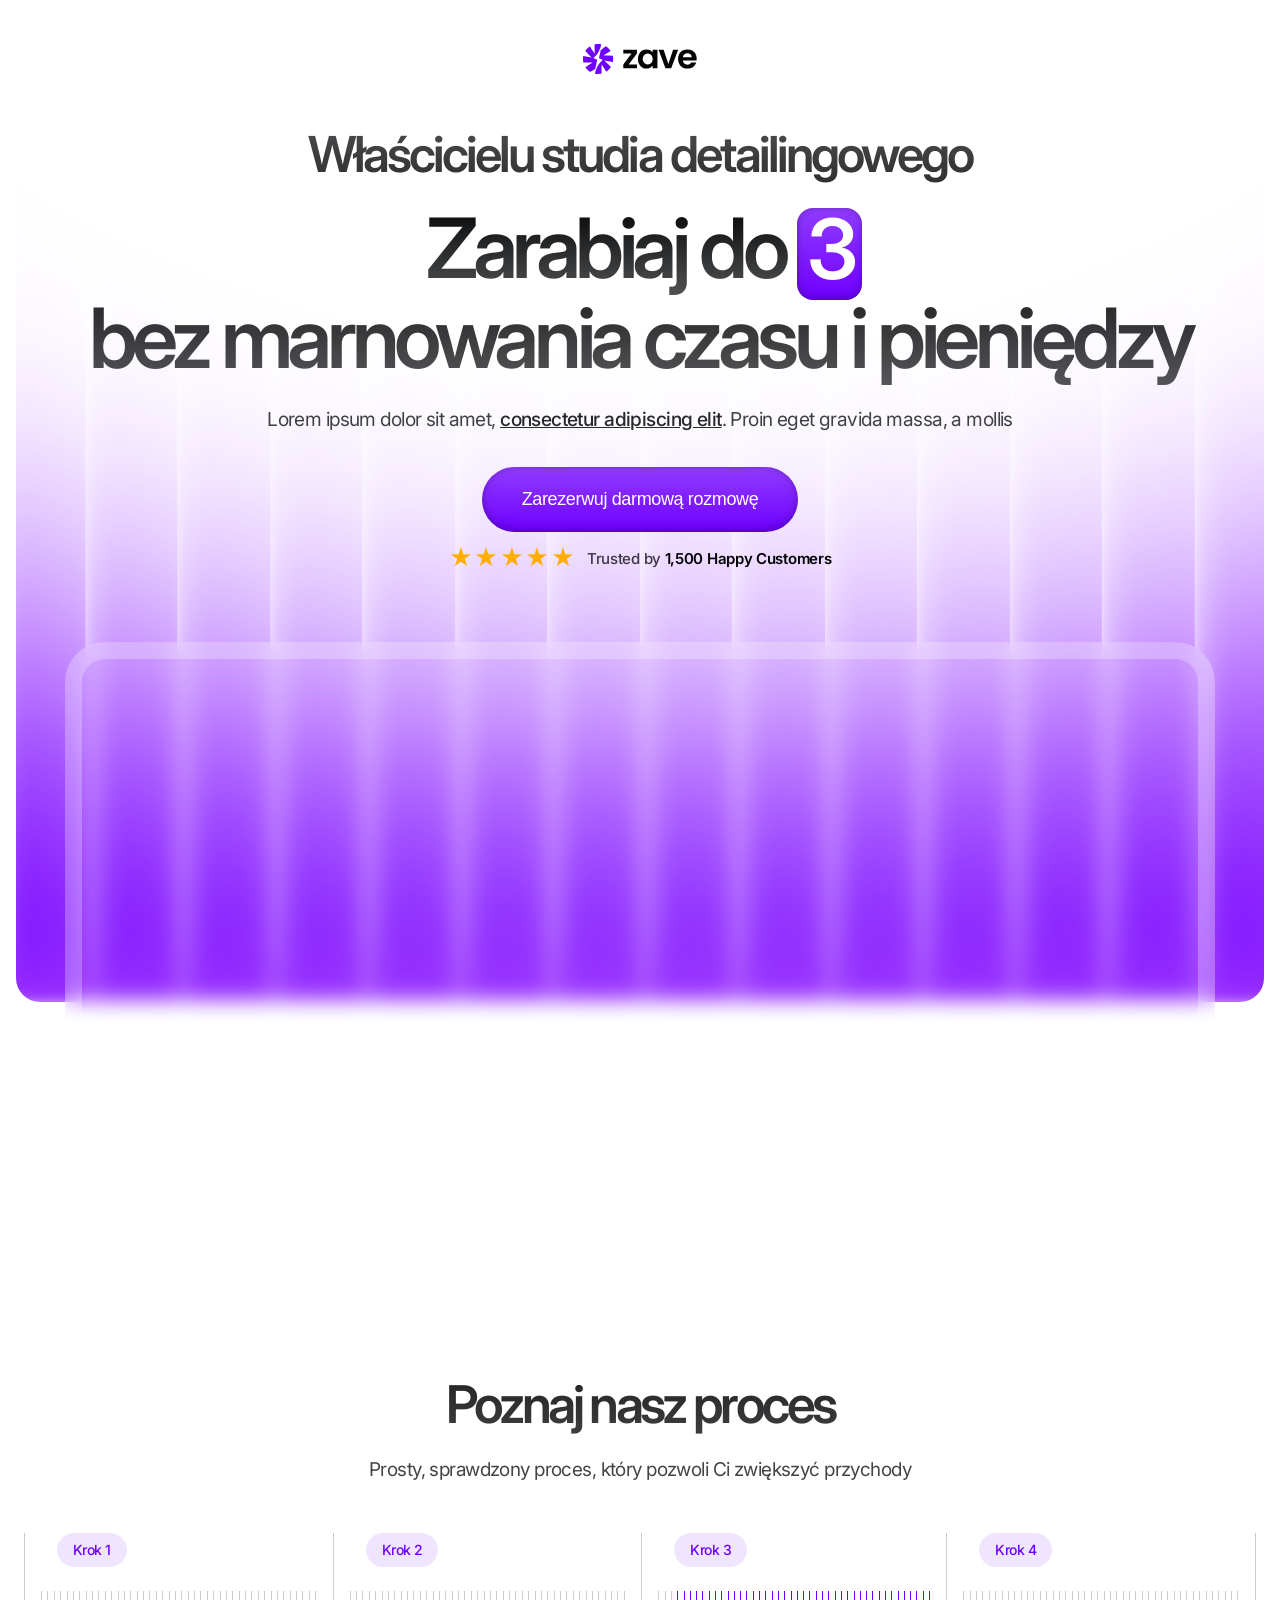
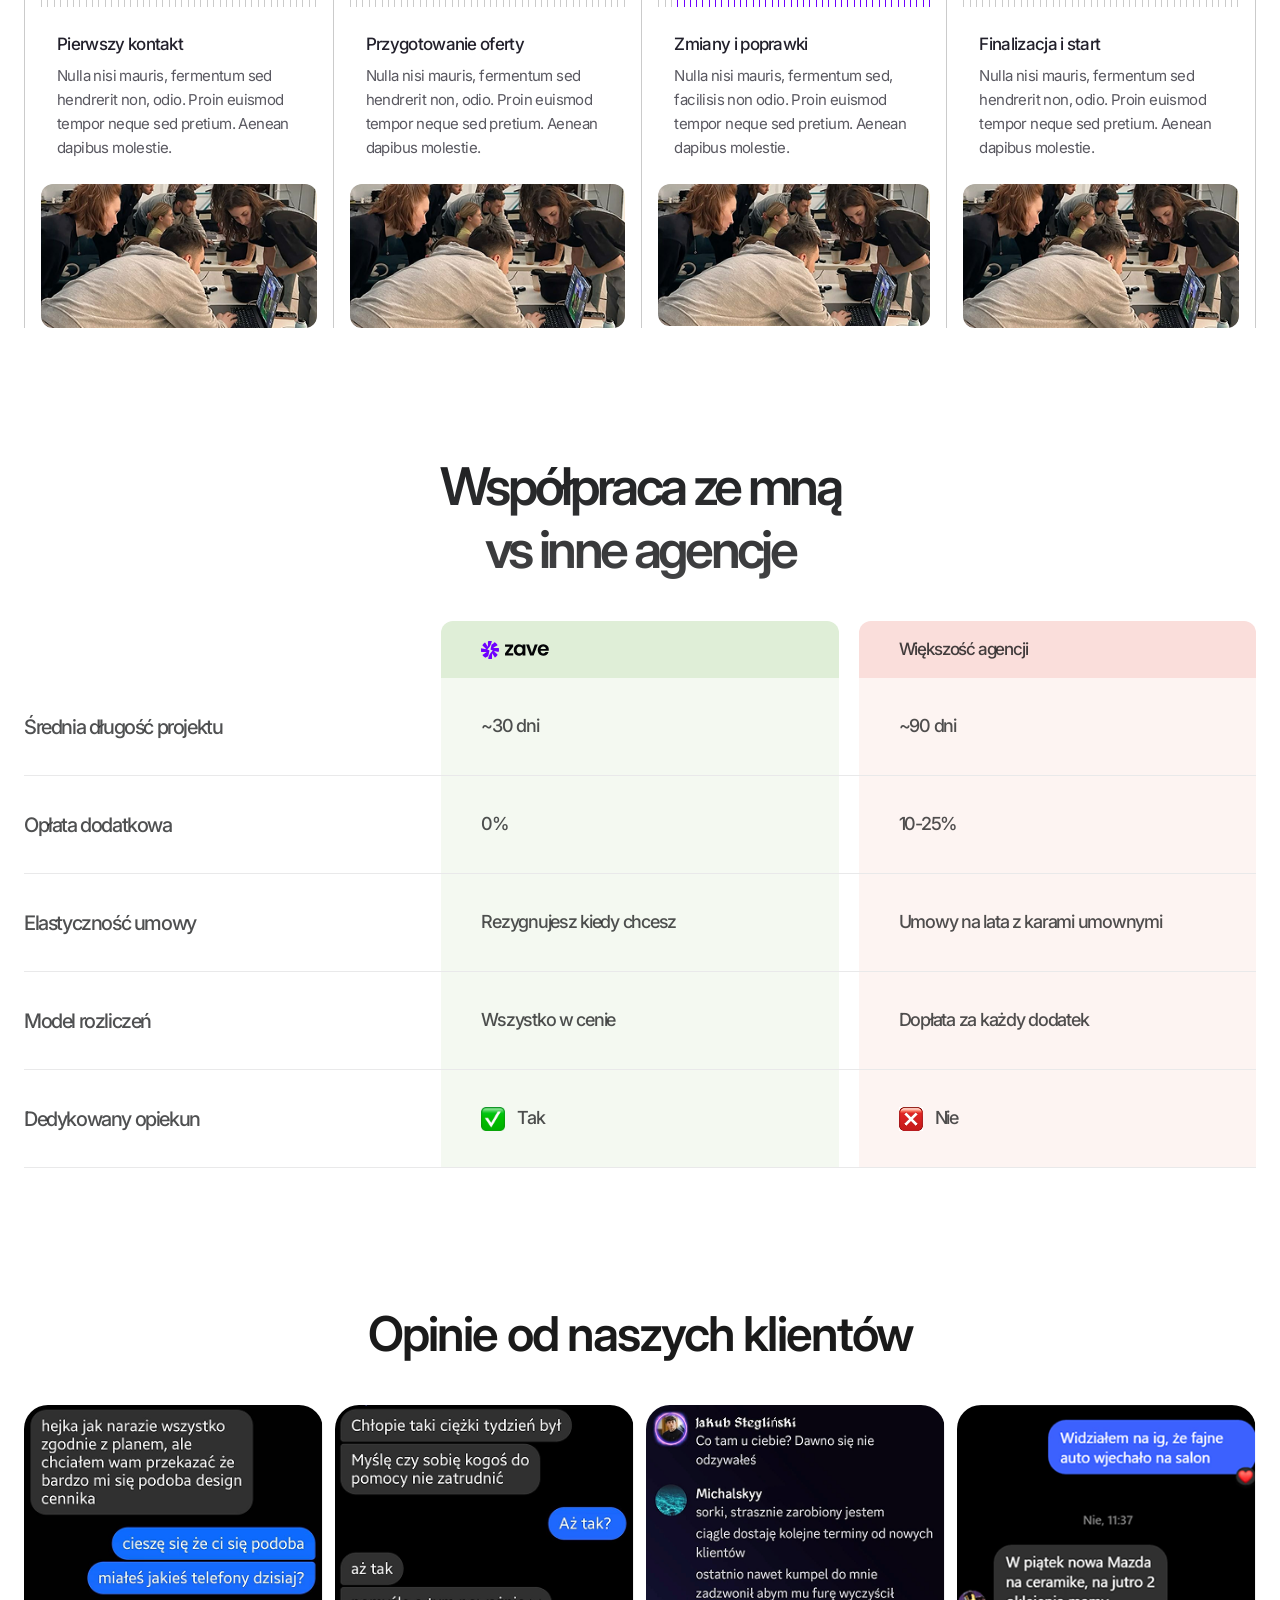
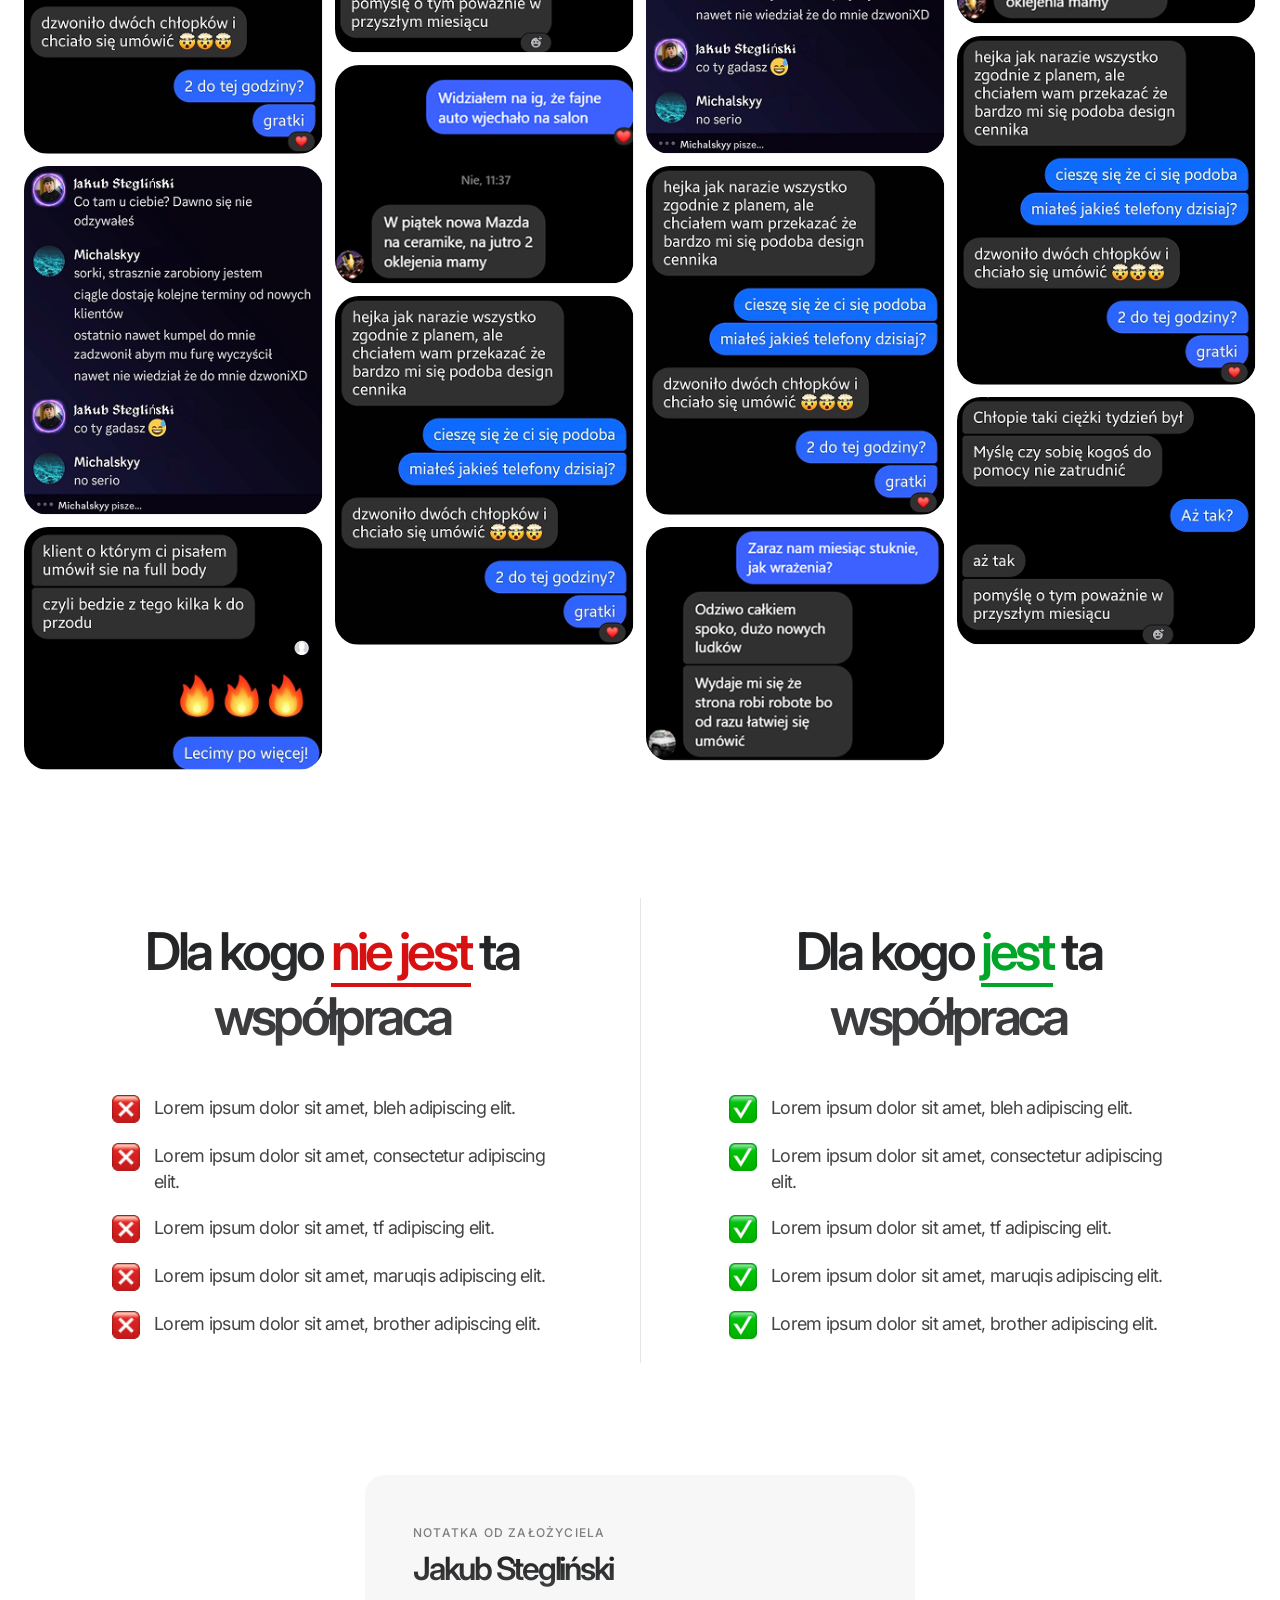
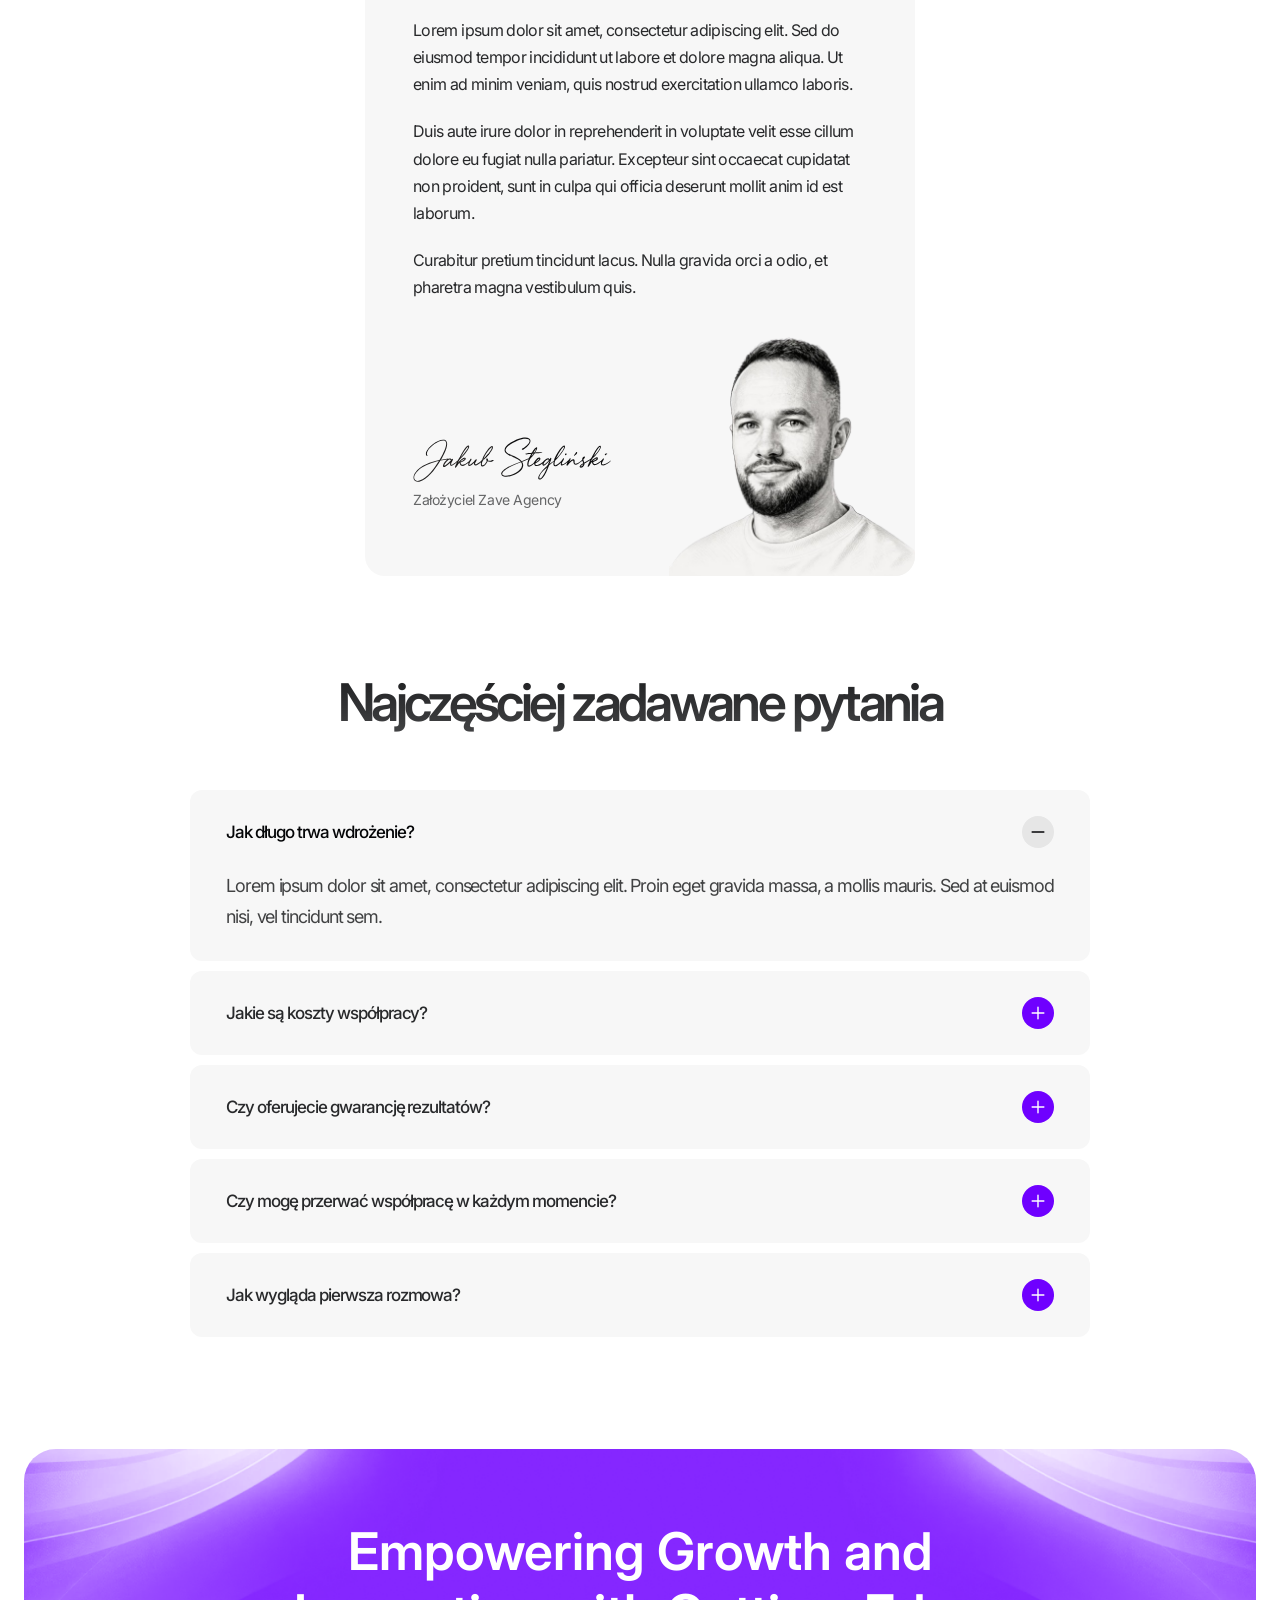
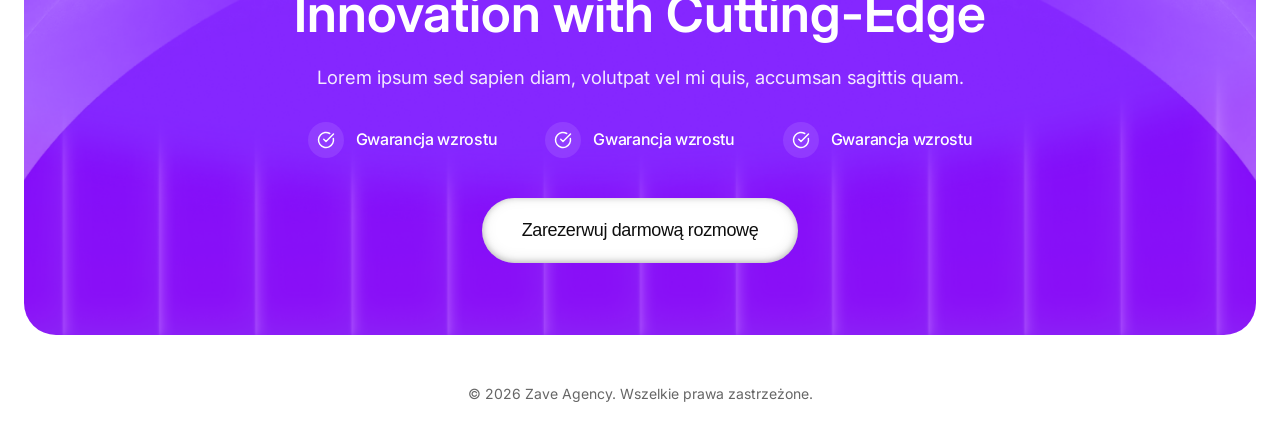
==== commit 3cf1ab2e: "zmiany" ====
--- a/index.html
+++ b/index.html
@@ -432,21 +432,26 @@
             <h2 class="popup-title">Dziękujemy za obejrzenie!</h2>
             <p class="popup-subtitle">Wypełnij formularz, aby umówić darmową konsultację</p>
 
-            <form id="leadForm" class="popup-form">
+            <form id="leadForm" class="popup-form" novalidate>
                 <div class="form-group">
                     <label for="name">Imię</label>
                     <input type="text" id="name" name="name" required>
                 </div>
 
+                <div class="form-group">
+                    <label for="email">E-mail</label>
+                    <input type="email" id="email" name="email" required>
+                </div>
+
                 <div id="tess" class="form-group">
                     <label for="phone">Numer telefonu</label>
-                    <input type="tel" id="phone" name="phone" required>
+                    <input type="tel" id="phone" name="phone" inputmode="numeric" pattern="[0-9]*" autocomplete="tel" required>
                 </div>
 
                 <!-- Pytanie 1 -->
                 <div class="form-group">
                     <label class="question-label">Jak duże jest Twoje studio?</label>
-                    <div class="radio-group">
+                    <div class="radio-group" data-group="question1">
                         <label class="radio-label">
                             <input type="radio" name="question1" value="maly" required>
                             <span>Małe (1-2 stanowiska)</span>
@@ -465,7 +470,7 @@
                 <!-- Pytanie 2 -->
                 <div class="form-group">
                     <label class="question-label">Ile lat działasz na rynku?</label>
-                    <div class="radio-group">
+                    <div class="radio-group" data-group="question2">
                         <label class="radio-label">
                             <input type="radio" name="question2" value="nowy" required>
                             <span>Mniej niż rok</span>
@@ -484,7 +489,7 @@
                 <!-- Pytanie 3 -->
                 <div class="form-group">
                     <label class="question-label">Jaki jest Twój średni miesięczny przychód?</label>
-                    <div class="radio-group">
+                    <div class="radio-group" data-group="question3">
                         <label class="radio-label">
                             <input type="radio" name="question3" value="niski" required>
                             <span>Poniżej 20,000 zł</span>
@@ -500,8 +505,6 @@
                     </div>
                 </div>
 
-
-
                 <button type="submit" class="popup-submit">Wyślij formularz</button>
             </form>
         </div>
@@ -629,30 +632,148 @@
             }
         });
 
+        function setFieldState(field, isValid) {
+            if (!field) return;
+
+            const isInput = field.tagName === 'INPUT';
+            const fieldGroup = field.closest('.form-group');
+
+            if (isInput && field.type !== 'radio') {
+                field.classList.toggle('is-invalid', !isValid);
+                field.setAttribute('aria-invalid', String(!isValid));
+                if (fieldGroup) fieldGroup.classList.toggle('invalid', !isValid);
+            }
+
+            if (field.name && field.name.startsWith('question')) {
+                const questionGroup = field.closest('.radio-group');
+                if (questionGroup) {
+                    questionGroup.classList.toggle('is-invalid', !isValid);
+                }
+                if (fieldGroup) fieldGroup.classList.toggle('invalid', !isValid);
+            }
+        }
+
+        function validateEmail(value) {
+            return /^[^\s@]+@[^\s@]+\.[^\s@]+$/.test(value.trim());
+        }
+
+        function validatePhone(value) {
+            const digits = value.replace(/\D/g, '');
+            return digits.length >= 9 && digits.length <= 15;
+        }
+
+        function validateRadioGroup(groupName) {
+            const checked = leadForm.querySelector(`input[name="${groupName}"]:checked`);
+            const radioGroup = document.querySelector(`.radio-group[data-group="${groupName}"]`);
+            const groupParent = radioGroup ? radioGroup.closest('.form-group') : null;
+
+            const isValid = Boolean(checked);
+            if (radioGroup) radioGroup.classList.toggle('is-invalid', !isValid);
+            if (groupParent) groupParent.classList.toggle('invalid', !isValid);
+            return isValid;
+        }
+
+        function validateField(field) {
+            if (!field) return true;
+
+            if (field.type === 'radio') {
+                const groupName = field.name;
+                return validateRadioGroup(groupName);
+            }
+
+            const value = field.value.trim();
+            let isValid = true;
+
+            if (field.required && !value) {
+                isValid = false;
+            }
+
+            if (field.id === 'email' && value && !validateEmail(value)) {
+                isValid = false;
+            }
+
+            if (field.id === 'phone' && value && !validatePhone(value)) {
+                isValid = false;
+            }
+
+            setFieldState(field, isValid);
+            return isValid;
+        }
+
+        let hasAttemptedSubmit = false;
+
+        function validateForm() {
+            hasAttemptedSubmit = true;
+            let isValid = true;
+
+            ['name', 'email', 'phone'].forEach((fieldName) => {
+                const field = leadForm.elements[fieldName];
+                if (!validateField(field)) {
+                    isValid = false;
+                }
+            });
+
+            ['question1', 'question2', 'question3'].forEach((groupName) => {
+                if (!validateRadioGroup(groupName)) {
+                    isValid = false;
+                }
+            });
+
+            if (!isValid) {
+                const firstInvalid = document.querySelector('.is-invalid, .radio-group.is-invalid');
+                if (firstInvalid) {
+                    firstInvalid.scrollIntoView({ behavior: 'smooth', block: 'center' });
+                }
+            }
+
+            return isValid;
+        }
+
+        ['name', 'email', 'phone'].forEach((fieldName) => {
+            const field = leadForm.elements[fieldName];
+            if (!field) return;
+
+            field.addEventListener('input', () => {
+                if (fieldName === 'phone') {
+                    const cursorPosition = field.selectionStart ?? field.value.length;
+                    const digitsBeforeCursor = field.value.slice(0, cursorPosition).replace(/\D/g, '').length;
+                    const digitsOnly = field.value.replace(/\D/g, '');
+
+                    if (digitsOnly !== field.value) {
+                        field.value = digitsOnly;
+                        field.setSelectionRange(digitsBeforeCursor, digitsBeforeCursor);
+                    }
+                }
+
+                if (hasAttemptedSubmit) validateField(field);
+            });
+            field.addEventListener('blur', () => {
+                if (hasAttemptedSubmit) validateField(field);
+            });
+        });
+
+        leadForm.querySelectorAll('input[type="radio"]').forEach((radio) => {
+            radio.addEventListener('change', () => {
+                if (hasAttemptedSubmit) {
+                    ['question1', 'question2', 'question3'].forEach(validateRadioGroup);
+                }
+            });
+        });
+
         // Form submission
         leadForm.addEventListener('submit', (e) => {
             e.preventDefault();
 
+            if (!validateForm()) {
+                return;
+            }
+
             // Collect form data
             const formData = new FormData(leadForm);
             const data = Object.fromEntries(formData);
 
-            // Log data (replace with actual API call)
             console.log('Form submitted:', data);
-
-            // You can add your API call here
-            // fetch('/api/submit', {
-            //     method: 'POST',
-            //     headers: { 'Content-Type': 'application/json' },
-            //     body: JSON.stringify(data)
-            // });
-
-            // Show success message
-            alert('Dziękujemy! Skontaktujemy się z Tobą wkrótce.');
-
-            // Close popup and reset form
-            closePopup();
-            leadForm.reset();
+            window.location.href = 'call.html';
         });
 
         // Process V2 Bars Animation - NOWA PROSTA LOGIKA
--- a/style.css
+++ b/style.css
@@ -143,10 +143,8 @@
     color: #fff;
     display: inline-flex;
     align-items: center;
-    background-image: url('number-box.svg');
-    background-size: auto 120%;
-    background-repeat: repeat-x;
-    background-position: center;
+    background: linear-gradient(180deg, #913CFF 0%, #6F00FF 100%);
+    box-shadow: inset 0 -1px 6.9px rgba(0, 0, 0, 0.25), inset 0 -2px 15.2px rgba(0, 0, 0, 0.09);
     padding: 8px 10px 19px 10px;
     white-space: nowrap;
     transition: none;
@@ -2050,6 +2048,11 @@
     margin-bottom: 0.35rem;
 }
 
+.form-group.invalid .question-label,
+.form-group.invalid > label {
+    color: #d93025;
+}
+
 .question-label {
     font-size: 1rem;
     font-weight: 600;
@@ -2057,6 +2060,7 @@
 }
 
 .form-group input[type="text"],
+.form-group input[type="email"],
 .form-group input[type="tel"] {
     width: 100%;
     padding: 0.875rem 1rem;
@@ -2064,19 +2068,44 @@
     border-radius: 0.75rem;
     font-size: 1rem;
     font-family: 'Inter', sans-serif;
-    transition: border-color 0.2s ease;
+    transition: border-color 0.2s ease, box-shadow 0.2s ease;
 }
 
 .form-group input[type="text"]:focus,
+.form-group input[type="email"]:focus,
 .form-group input[type="tel"]:focus {
     outline: none;
     border-color: #6F00FF;
 }
 
+.form-group input.is-invalid,
+.radio-group.is-invalid {
+    border-color: #d93025;
+    box-shadow: 0 0 0 2px rgba(217, 48, 37, 0.12);
+}
+
+.form-group input.is-invalid {
+    animation: field-shake 0.25s ease-in-out 2;
+}
+
+@keyframes field-shake {
+    0%, 100% { transform: translateX(0); }
+    25% { transform: translateX(-3px); }
+    50% { transform: translateX(3px); }
+    75% { transform: translateX(-2px); }
+}
+
 .radio-group {
     display: flex;
     flex-direction: column;
-
+    border-radius: 12px;
+    transition: border-color 0.2s ease, box-shadow 0.2s ease, background 0.2s ease;
+}
+
+.radio-group.is-invalid {
+    border: 1px solid #d93025;
+    background: rgba(217, 48, 37, 0.02);
+    padding: 8px 10px;
 }
 
 .radio-label {
@@ -2085,6 +2114,10 @@
     gap: 0.5rem;
     cursor: pointer;
     padding: 0.25rem 0;
+}
+
+.radio-label.is-invalid span {
+    color: #d93025;
 }
 
 .radio-label input[type="radio"] {
@@ -2123,6 +2156,155 @@
     filter: brightness(1.1);
 }
 
+.thxpage-body {
+    margin: 0;
+    min-height: 100vh;
+    font-family: 'Inter', sans-serif;
+    background: linear-gradient(180deg, #f7f7f7 0%, #ffffff 100%);
+    color: #040507;
+}
+
+.thank-you-header {
+    display: flex;
+    justify-content: center;
+    padding: 32px 24px 0;
+}
+
+.thank-you-logo-link {
+    display: inline-flex;
+    align-items: center;
+    justify-content: center;
+}
+
+.thank-you-logo {
+    display: block;
+    width: auto;
+    height: 30px;
+}
+
+.thank-you-page {
+    min-height: calc(100vh - 82px);
+    display: flex;
+    align-items: center;
+    justify-content: center;
+    padding: 32px 20px 64px;
+}
+
+.thank-you-card {
+    width: min(760px, 100%);
+    text-align: center;
+    background: rgba(255, 255, 255, 0.8);
+    border: 1px solid rgba(4, 5, 7, 0.08);
+    border-radius: 24px;
+    padding: 56px 32px;
+    box-shadow: 0 20px 50px rgba(15, 15, 15, 0.06);
+}
+
+.thank-you-kicker {
+
+    padding-bottom: 20px;
+    font-size: 12px;
+    letter-spacing: 0.12em;
+    text-transform: uppercase;
+    color: rgba(4, 5, 7, 0.55);
+    font-weight: 600;
+}
+
+.thank-you-card h1 {
+    margin: 0;
+    font-size: clamp(2.25rem, 4vw, 4rem);
+    line-height: 1.08;
+    letter-spacing: -0.07em;
+    background: linear-gradient(180deg, rgba(4, 5, 7, 0.9) 0%, rgba(4, 5, 7, 0.7) 100%);
+    -webkit-background-clip: text;
+    background-clip: text;
+    color: transparent;
+}
+
+.thank-you-description {
+    max-width: 560px;
+    margin: 20px auto 0;
+    color: rgba(4, 5, 7, 0.72);
+    font-size: 1.125rem;
+    line-height: 1.7;
+    letter-spacing: -0.03em;
+}
+
+.thank-you-button {
+    margin-top: 28px;
+}
+
+.callpage-body {
+    margin: 0;
+    min-height: 100vh;
+    font-family: 'Inter', sans-serif;
+    background: linear-gradient(180deg, #f7f7f7 0%, #ffffff 100%);
+    color: #040507;
+}
+
+.call-page {
+    max-width: 1180px;
+    margin: 0 auto;
+    padding: 32px 20px 64px;
+}
+
+.call-card {
+    width: min(820px, 100%);
+    margin: 0 auto 0px;
+    margin-bottom: -10px;
+    text-align: center;
+    background: transparent;
+    border: none;
+    border-radius: 0;
+    padding: 20px 0 0;
+    box-shadow: none;
+}
+
+.call-card h1 {
+    margin: 0;
+    font-size: clamp(2.4rem, 4vw, 4rem);
+    line-height: 1.08;
+    letter-spacing: -0.07em;
+    background: linear-gradient(180deg, rgba(4, 5, 7, 0.9) 0%, rgba(4, 5, 7, 0.7) 100%);
+    -webkit-background-clip: text;
+    background-clip: text;
+    color: transparent;
+}
+
+.call-description {
+    max-width: 900px;
+    margin: 20px auto 0;
+    color: rgba(4, 5, 7, 0.72);
+    opacity: 80%;
+    font-size: 1.125rem;
+    line-height: 1.7;
+    letter-spacing: -0.03em;
+}
+
+.call-description strong {
+    color: #040507;
+    font-weight: 600;
+}
+
+.call-embed-card {
+    max-width: 1000px;
+    margin: 0 auto;
+    background: #ffffff;
+    border: 1px solid rgba(4, 5, 7, 0.08);
+    border-radius: 24px;
+    padding: 18px;
+    box-shadow: 0 20px 50px rgba(15, 15, 15, 0.05);
+}
+
+.call-embed-card iframe {
+    width: 100%;
+    min-height: 780px;
+    border: none;
+    border-radius: 18px;
+    background: #fff;
+    display: block;
+}
+
 @media (max-width: 900px) {
     .audience-container {
         grid-template-columns: 1fr;
@@ -2172,6 +2354,10 @@
     .audience-column + .audience-column {
         border-left: none;
         border-top: none;
+    }
+
+    .call-card {
+        margin-bottom: 30px;
     }
 
     .audience-title {
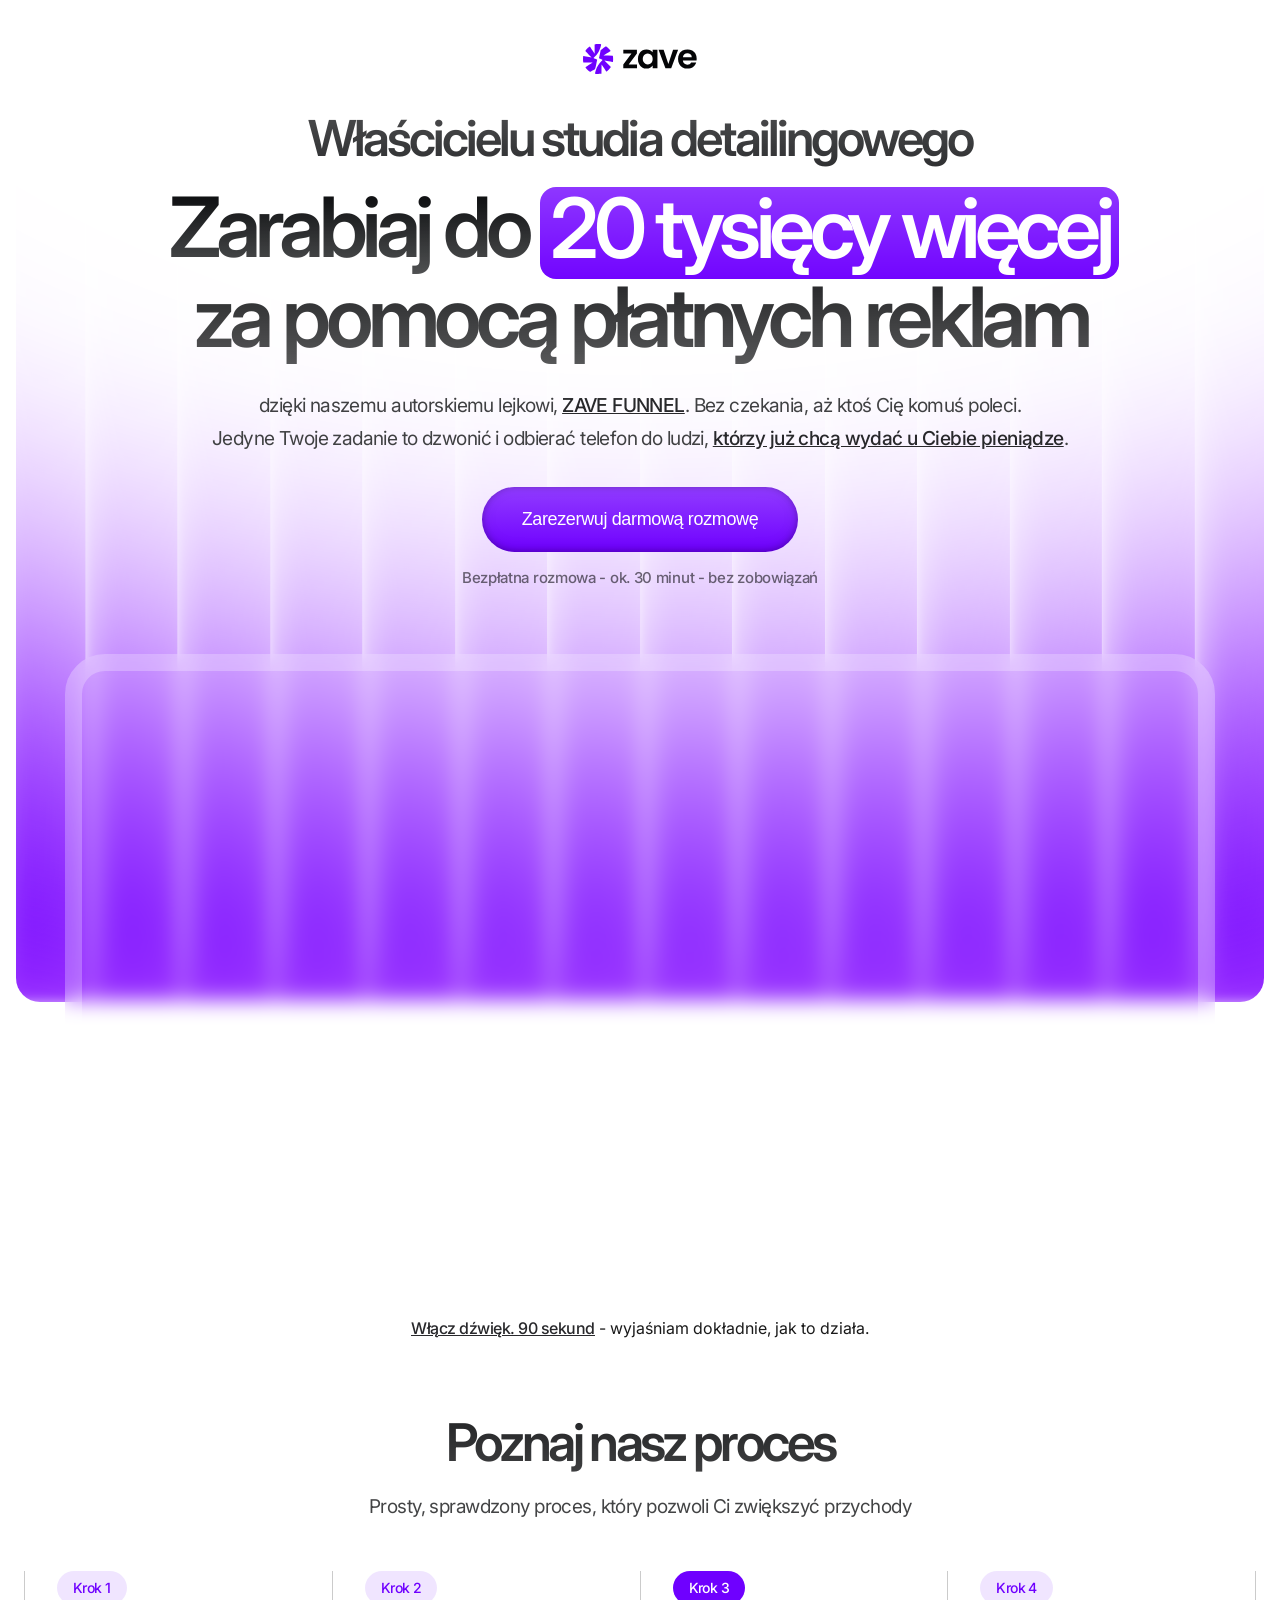
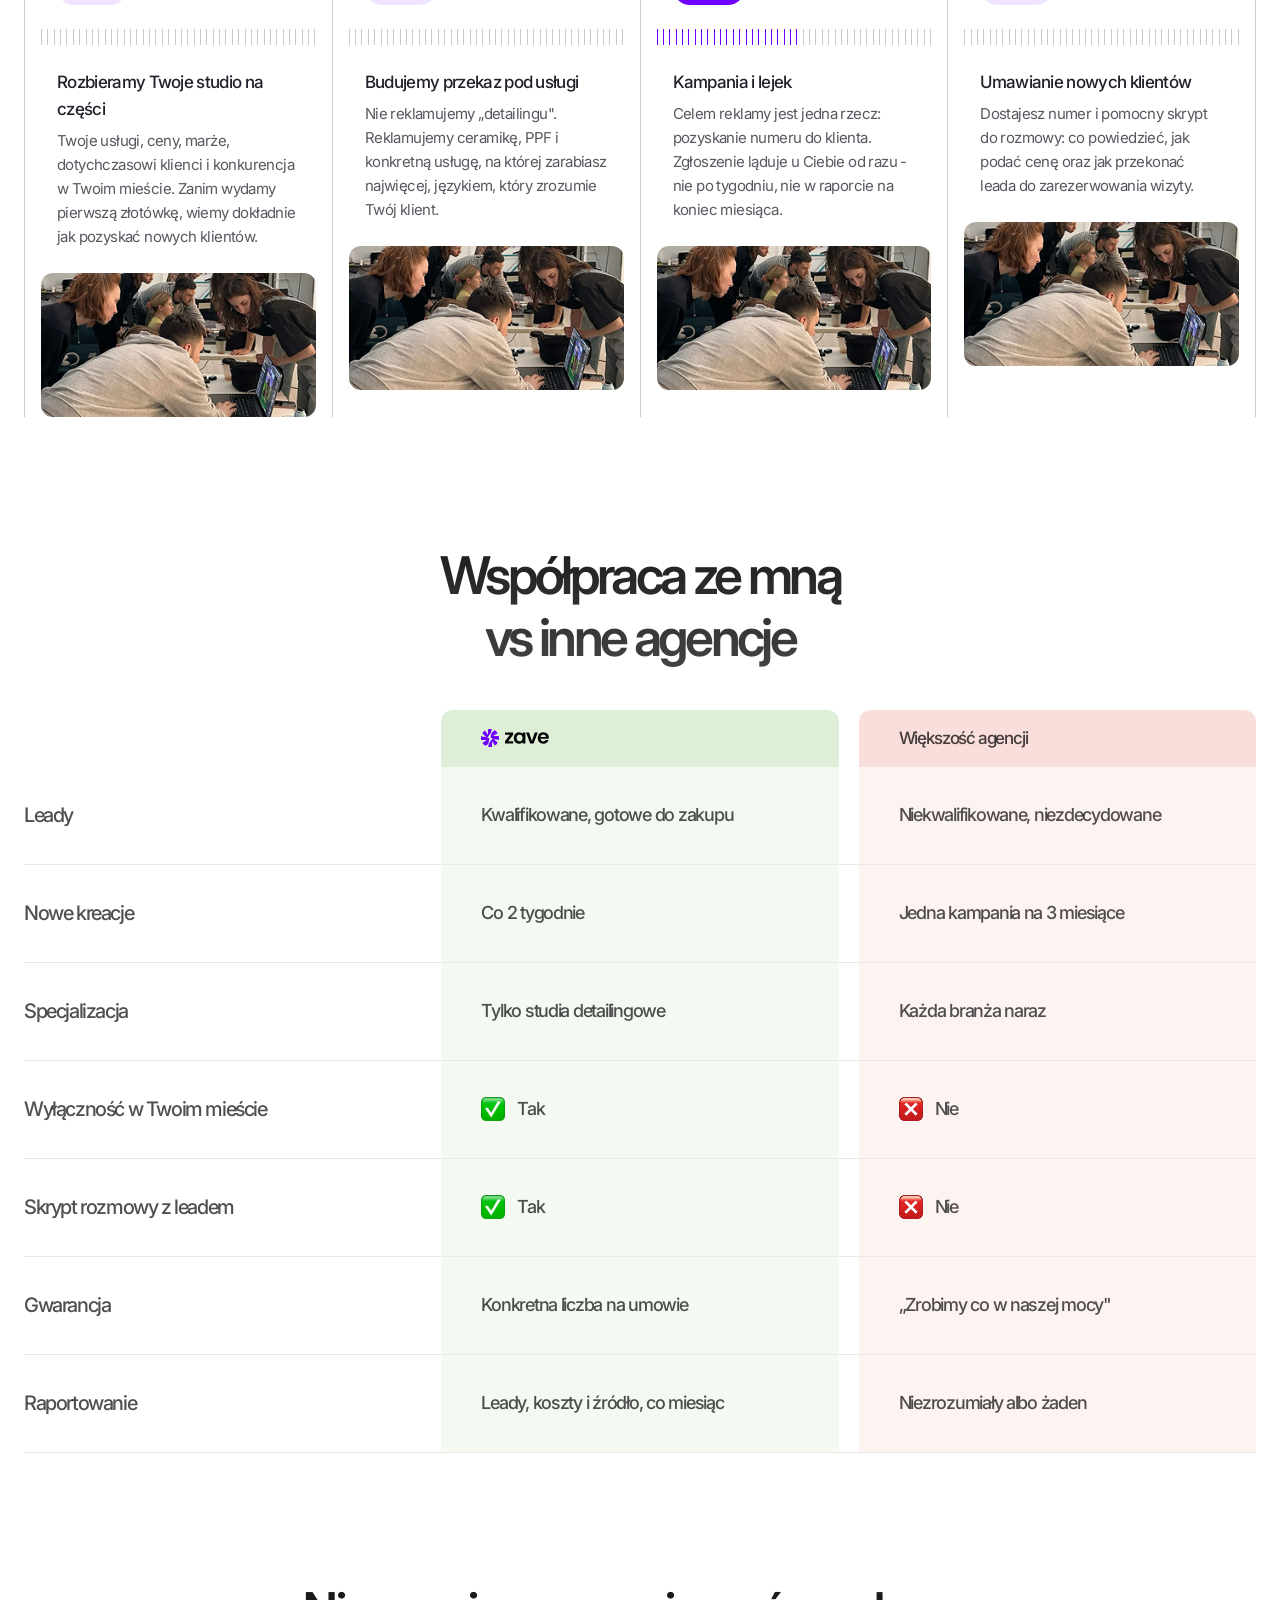
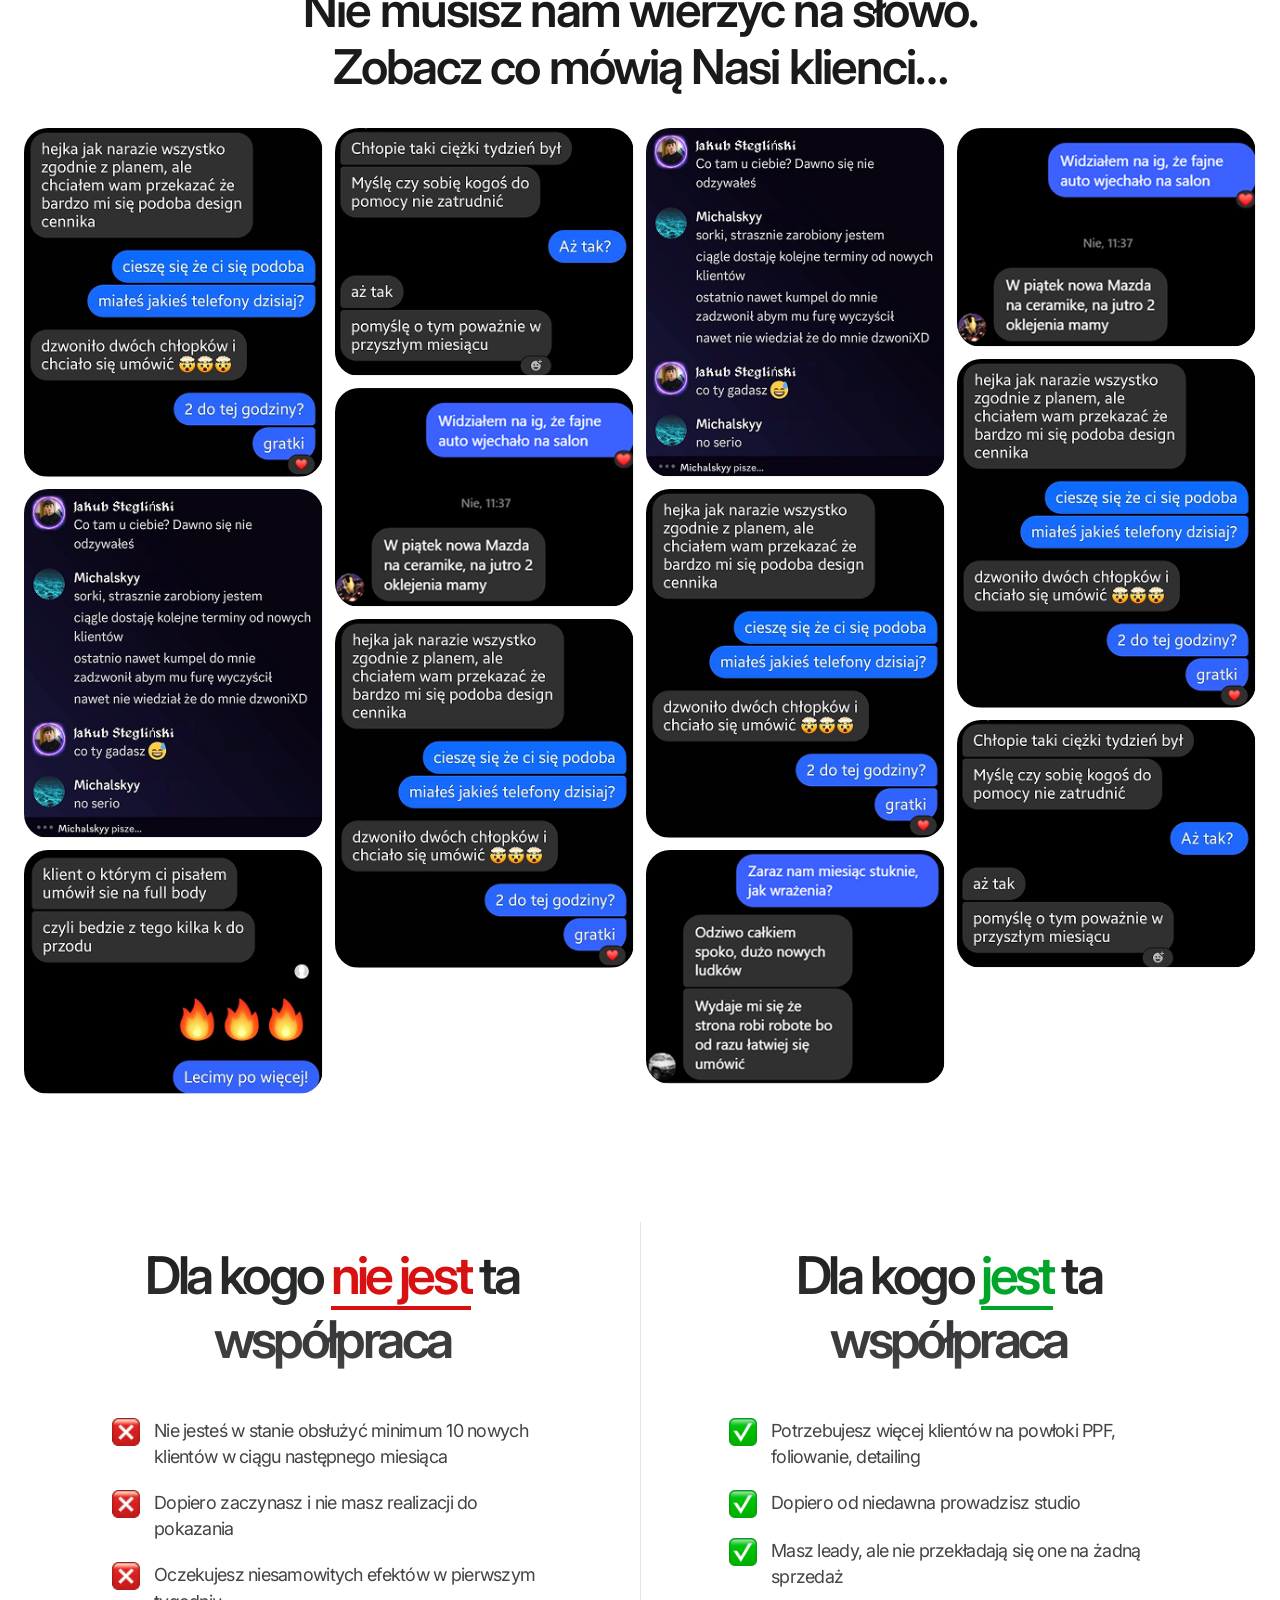
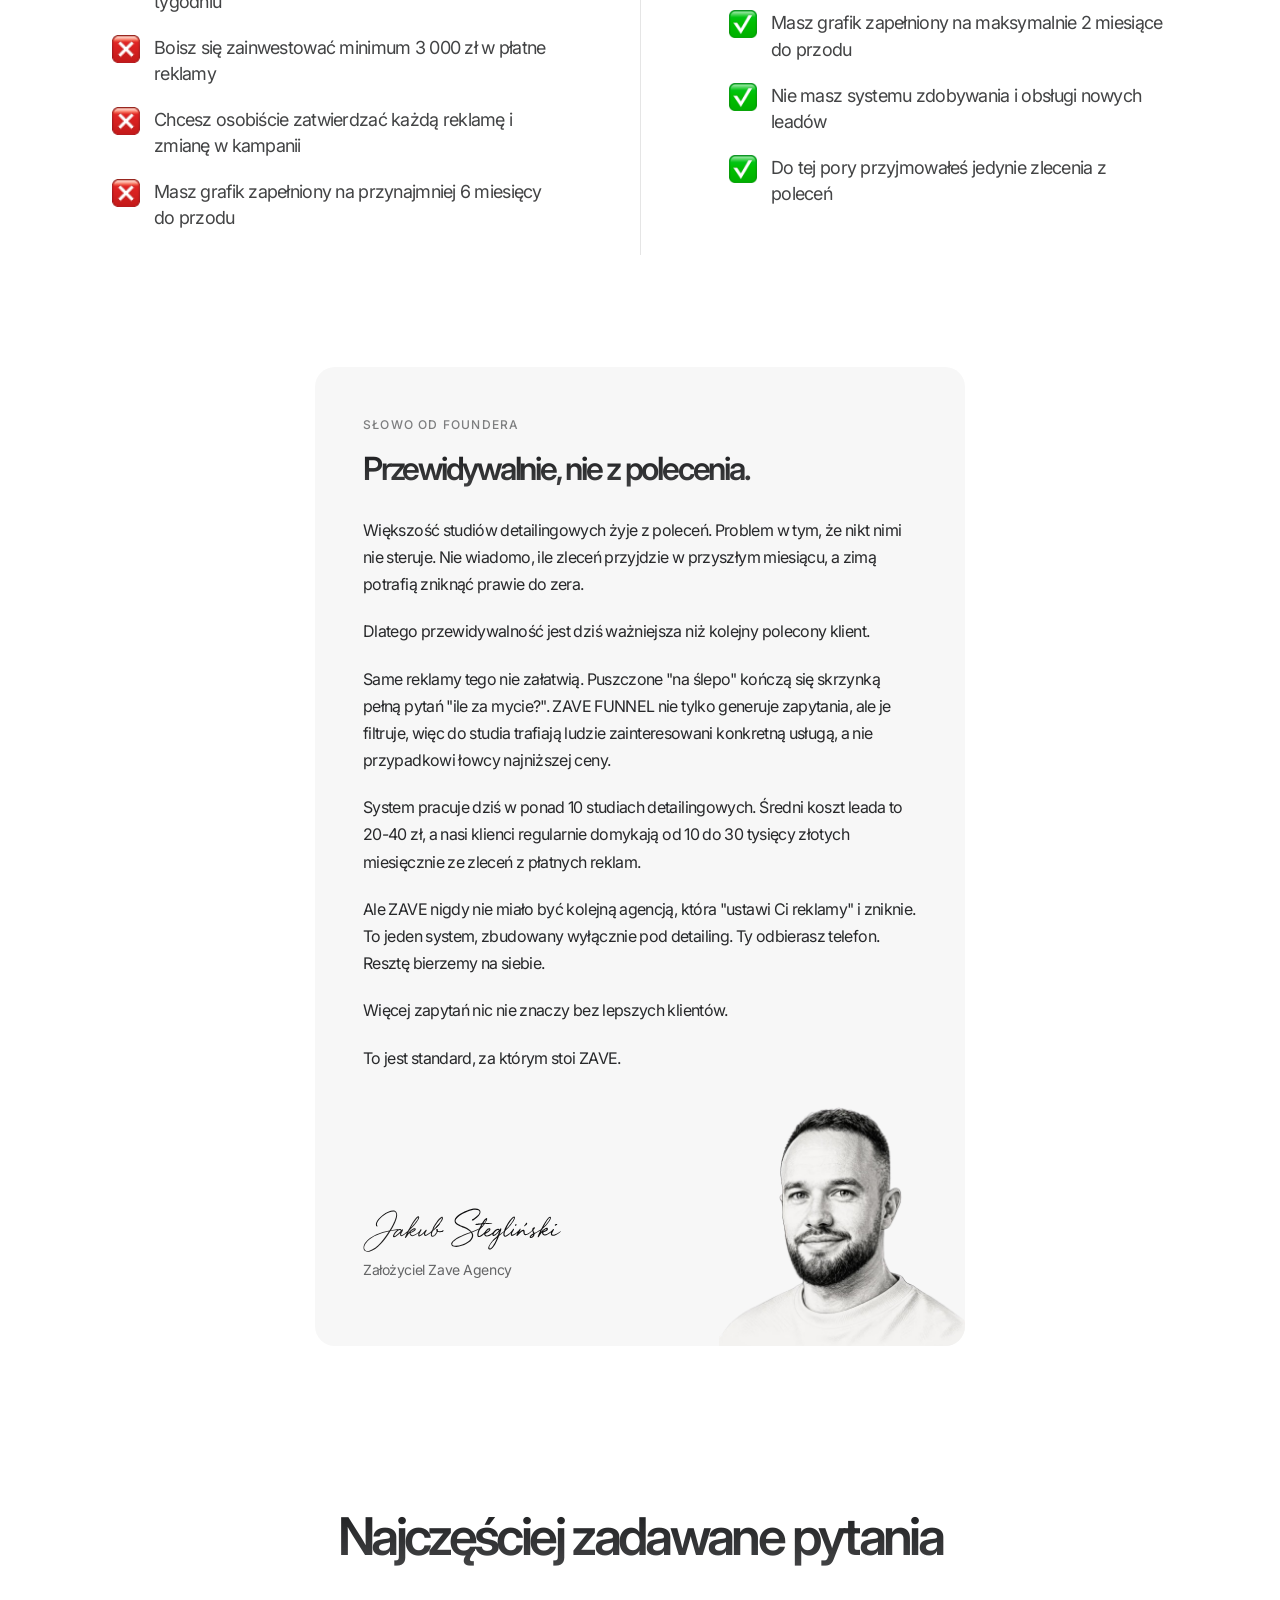
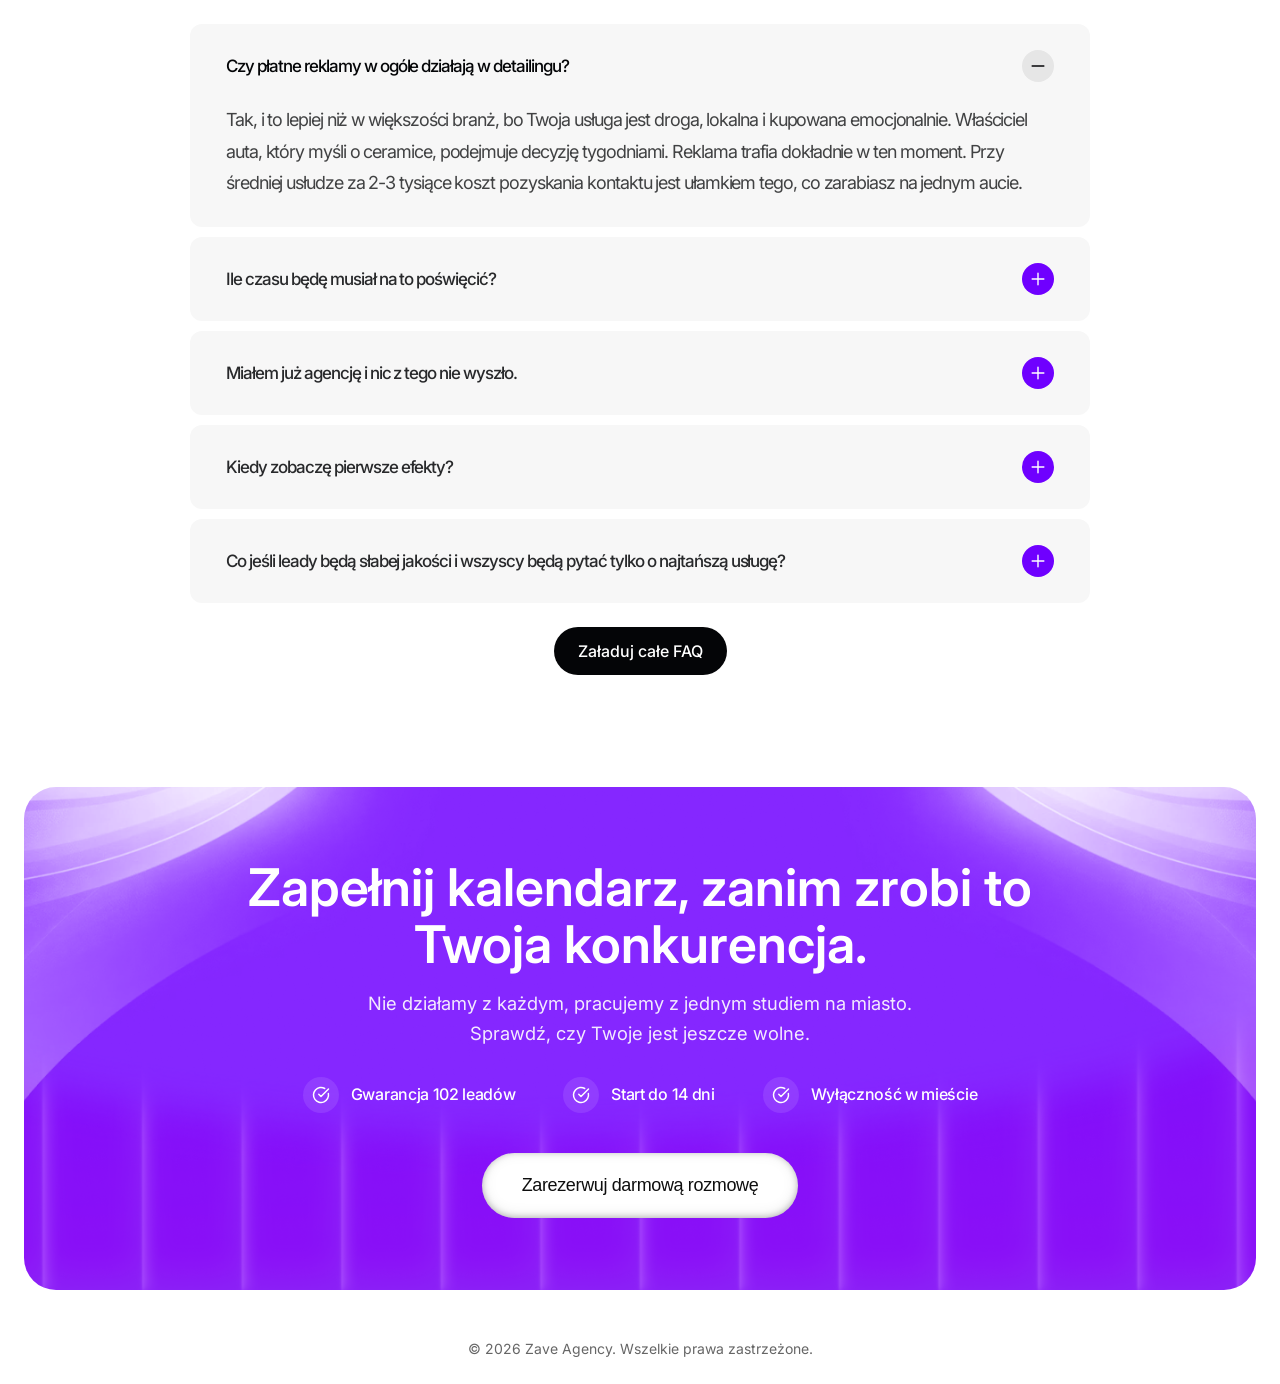
==== commit 5adaec13: "zmiany xd" ====
--- a/index.html
+++ b/index.html
@@ -4,6 +4,11 @@
     <meta charset="UTF-8">
     <meta name="viewport" content="width=device-width, initial-scale=1.0">
     <title>Zarabiaj do 10 tysięcy więcej | Studio Detailingowe</title>
+    <link rel="icon" href="favicon/favicon.ico" sizes="any">
+    <link rel="icon" type="image/png" sizes="32x32" href="favicon/favicon-32x32.png">
+    <link rel="icon" type="image/png" sizes="16x16" href="favicon/favicon-16x16.png">
+    <link rel="apple-touch-icon" href="favicon/apple-touch-icon.png">
+    <link rel="manifest" href="favicon/site.webmanifest">
 
     <!-- Inter Font -->
     <link rel="preconnect" href="https://fonts.googleapis.com">
@@ -29,27 +34,22 @@
             <!-- Main Headline -->
             <h1 class="headline">
                 <span class="headline-line-1"><span class="test">Zarabiaj do</span> <span class="animated-text" id="animatedText"></span></span>
-                <span class="headline-line-2">bez marnowania czasu i pieniędzy</span>
+                <span class="headline-line-2">za pomocą płatnych reklam</span>
             </h1>
 
             <!-- Description -->
             <p class="description">
-                Lorem ipsum dolor sit amet, <strong>consectetur adipiscing elit</strong>. Proin eget gravida massa, a mollis
+                dzięki naszemu autorskiemu lejkowi, <strong>ZAVE FUNNEL</strong>. Bez czekania, aż ktoś Cię komuś poleci. <br>
+                Jedyne Twoje zadanie to dzwonić i odbierać telefon do ludzi, <strong>którzy już chcą wydać u Ciebie pieniądze</strong>.
             </p>
+
 
             <!-- CTA Button -->
             <button class="cta-button">Zarezerwuj darmową rozmowę</button>
 
             <!-- Social Proof -->
             <div class="social-proof">
-                <div class="stars">
-                    <span class="star">★</span>
-                    <span class="star">★</span>
-                    <span class="star">★</span>
-                    <span class="star">★</span>
-                    <span class="star">★</span>
-                </div>
-                <span class="social-proof-text">Trusted by <strong>1,500 Happy Customers</strong></span>
+                <span class="social-proof-text">Bezpłatna rozmowa - ok. 30 minut - bez zobowiązań</span>
             </div>
 
             <!-- VSL Video Container -->
@@ -58,6 +58,9 @@
                 <wistia-player media-id="e1dvrcl1e5" aspect="1.7777777777777777"></wistia-player>
             </div>
         </div>
+                    <div class="info-vsl">
+                <p><strong>Włącz dźwięk. 90 sekund</strong> - wyjaśniam dokładnie, jak to działa.</p>
+            </div>
     </section>
 
     <!-- Process V2 Section -->
@@ -72,7 +75,7 @@
                 <div class="processv2-card">
                     <div class="processv2-card-content">
                         <div class="processv2-mobile-heading">
-                            <h3 class="processv2-card-title">Pierwszy kontakt</h3>
+                            <h3 class="processv2-card-title">Rozbieramy Twoje studio na części</h3>
                             <div class="processv2-badge processv2-badge--mobile">Krok 1</div>
                         </div>
                         <div class="processv2-badge">Krok 1</div>
@@ -80,8 +83,8 @@
                             <span></span><span></span><span></span><span></span><span></span><span></span><span></span><span></span><span></span><span></span><span></span><span></span><span></span><span></span><span></span><span></span><span></span><span></span><span></span><span></span><span></span><span></span><span></span><span></span><span></span><span></span><span></span><span></span><span></span><span></span><span></span><span></span><span></span><span></span><span></span><span></span><span></span><span></span><span></span><span></span><span></span><span></span><span></span><span></span>
                         </div>
                         <div class="processv2-text">
-                            <h3 class="processv2-card-title">Pierwszy kontakt</h3>
-                            <p class="processv2-card-description">Nulla nisi mauris, fermentum sed hendrerit non, odio. Proin euismod tempor neque sed pretium. Aenean dapibus molestie.</p>
+                            <h3 class="processv2-card-title">Rozbieramy Twoje studio na części</h3>
+                            <p class="processv2-card-description">Twoje usługi, ceny, marże, dotychczasowi klienci i konkurencja w Twoim mieście. Zanim wydamy pierwszą złotówkę, wiemy dokładnie jak pozyskać nowych klientów.</p>
                         </div>
                     </div>
                     <img src="proceszdj1.png" alt="Krok 1" class="processv2-image">
@@ -92,7 +95,7 @@
                 <div class="processv2-card">
                     <div class="processv2-card-content">
                         <div class="processv2-mobile-heading">
-                            <h3 class="processv2-card-title">Przygotowanie oferty</h3>
+                            <h3 class="processv2-card-title">Budujemy przekaz pod usługi</h3>
                             <div class="processv2-badge processv2-badge--mobile">Krok 2</div>
                         </div>
                         <div class="processv2-badge">Krok 2</div>
@@ -100,8 +103,8 @@
                             <span></span><span></span><span></span><span></span><span></span><span></span><span></span><span></span><span></span><span></span><span></span><span></span><span></span><span></span><span></span><span></span><span></span><span></span><span></span><span></span><span></span><span></span><span></span><span></span><span></span><span></span><span></span><span></span><span></span><span></span><span></span><span></span><span></span><span></span><span></span><span></span><span></span><span></span><span></span><span></span><span></span><span></span><span></span><span></span>
                         </div>
                         <div class="processv2-text">
-                            <h3 class="processv2-card-title">Przygotowanie oferty</h3>
-                            <p class="processv2-card-description">Nulla nisi mauris, fermentum sed hendrerit non, odio. Proin euismod tempor neque sed pretium. Aenean dapibus molestie.</p>
+                            <h3 class="processv2-card-title">Budujemy przekaz pod usługi</h3>
+                            <p class="processv2-card-description">Nie reklamujemy „detailingu". Reklamujemy ceramikę, PPF i konkretną usługę, na której zarabiasz najwięcej, językiem, który zrozumie Twój klient.</p>
                         </div>
                     </div>
                     <img src="proceszdj1.png" alt="Krok 2" class="processv2-image">
@@ -112,7 +115,7 @@
                 <div class="processv2-card">
                     <div class="processv2-card-content">
                         <div class="processv2-mobile-heading">
-                            <h3 class="processv2-card-title">Zmiany i poprawki</h3>
+                            <h3 class="processv2-card-title">Kampania i lejek</h3>
                             <div class="processv2-badge processv2-badge--mobile">Krok 3</div>
                         </div>
                         <div class="processv2-badge">Krok 3</div>
@@ -120,8 +123,8 @@
                             <span></span><span></span><span></span><span></span><span></span><span></span><span></span><span></span><span></span><span></span><span></span><span></span><span></span><span></span><span></span><span></span><span></span><span></span><span></span><span></span><span></span><span></span><span></span><span></span><span></span><span></span><span></span><span></span><span></span><span></span><span></span><span></span><span></span><span></span><span></span><span></span><span></span><span></span><span></span><span></span><span></span><span></span><span></span><span></span>
                         </div>
                         <div class="processv2-text">
-                            <h3 class="processv2-card-title">Zmiany i poprawki</h3>
-                            <p class="processv2-card-description">Nulla nisi mauris, fermentum sed, facilisis non odio. Proin euismod tempor neque sed pretium. Aenean dapibus molestie.</p>
+                            <h3 class="processv2-card-title">Kampania i lejek</h3>
+                            <p class="processv2-card-description">Celem reklamy jest jedna rzecz: pozyskanie numeru do klienta. Zgłoszenie ląduje u Ciebie od razu - nie po tygodniu, nie w raporcie na koniec miesiąca.</p>
                         </div>
                     </div>
                     <img src="proceszdj1.png" alt="Krok 3" class="processv2-image">
@@ -132,7 +135,7 @@
                 <div class="processv2-card">
                     <div class="processv2-card-content">
                         <div class="processv2-mobile-heading">
-                            <h3 class="processv2-card-title">Finalizacja i start</h3>
+                            <h3 class="processv2-card-title">Umawianie nowych klientów</h3>
                             <div class="processv2-badge processv2-badge--mobile">Krok 4</div>
                         </div>
                         <div class="processv2-badge">Krok 4</div>
@@ -140,8 +143,8 @@
                             <span></span><span></span><span></span><span></span><span></span><span></span><span></span><span></span><span></span><span></span><span></span><span></span><span></span><span></span><span></span><span></span><span></span><span></span><span></span><span></span><span></span><span></span><span></span><span></span><span></span><span></span><span></span><span></span><span></span><span></span><span></span><span></span><span></span><span></span><span></span><span></span><span></span><span></span><span></span><span></span><span></span><span></span><span></span><span></span>
                         </div>
                         <div class="processv2-text">
-                            <h3 class="processv2-card-title">Finalizacja i start</h3>
-                            <p class="processv2-card-description">Nulla nisi mauris, fermentum sed hendrerit non, odio. Proin euismod tempor neque sed pretium. Aenean dapibus molestie.</p>
+                            <h3 class="processv2-card-title">Umawianie nowych klientów</h3>
+                            <p class="processv2-card-description">Dostajesz numer i pomocny skrypt do rozmowy: co powiedzieć, jak podać cenę oraz jak przekonać leada do zarezerwowania wizyty.</p>
                         </div>
                     </div>
                     <img src="proceszdj1.png" alt="Krok 4" class="processv2-image">
@@ -167,27 +170,22 @@
                 </div>
 
                 <div class="comparison-table-row">
-                    <div class="comparison-table-cell comparison-table-cell--label">Średnia długość projektu</div>
-                    <div class="comparison-table-cell green">~30 dni</div>
-                    <div class="comparison-table-cell pink">~90 dni</div>
+                    <div class="comparison-table-cell comparison-table-cell--label">Leady</div>
+                    <div class="comparison-table-cell green">Kwalifikowane, gotowe do zakupu</div>
+                    <div class="comparison-table-cell pink">Niekwalifikowane, niezdecydowane</div>
                 </div>
                 <div class="comparison-table-row">
-                    <div class="comparison-table-cell comparison-table-cell--label">Opłata dodatkowa</div>
-                    <div class="comparison-table-cell green">0%</div>
-                    <div class="comparison-table-cell pink">10-25%</div>
+                    <div class="comparison-table-cell comparison-table-cell--label">Nowe kreacje</div>
+                    <div class="comparison-table-cell green">Co 2 tygodnie</div>
+                    <div class="comparison-table-cell pink">Jedna kampania na 3 miesiące</div>
                 </div>
                 <div class="comparison-table-row">
-                    <div class="comparison-table-cell comparison-table-cell--label">Elastyczność umowy</div>
-                    <div class="comparison-table-cell green">Rezygnujesz kiedy chcesz</div>
-                    <div class="comparison-table-cell pink">Umowy na lata z karami umownymi</div>
+                    <div class="comparison-table-cell comparison-table-cell--label">Specjalizacja</div>
+                    <div class="comparison-table-cell green">Tylko studia detailingowe</div>
+                    <div class="comparison-table-cell pink">Każda branża naraz</div>
                 </div>
                 <div class="comparison-table-row">
-                    <div class="comparison-table-cell comparison-table-cell--label">Model rozliczeń</div>
-                    <div class="comparison-table-cell green">Wszystko w cenie</div>
-                    <div class="comparison-table-cell pink">Dopłata za każdy dodatek</div>
-                </div>
-                <div class="comparison-table-row">
-                    <div class="comparison-table-cell comparison-table-cell--label">Dedykowany opiekun</div>
+                    <div class="comparison-table-cell comparison-table-cell--label">Wyłączność w Twoim mieście</div>
                     <div class="comparison-table-cell green">
                         <img src="yes.png" alt="Tak" class="comparison-table-icon"> Tak
                     </div>
@@ -195,6 +193,29 @@
                         <img src="no.png" alt="Nie" class="comparison-table-icon"> Nie
                     </div>
                 </div>
+                                <div class="comparison-table-row">
+                    <div class="comparison-table-cell comparison-table-cell--label">Skrypt rozmowy z leadem</div>
+                    <div class="comparison-table-cell green">
+                        <img src="yes.png" alt="Tak" class="comparison-table-icon"> Tak
+                    </div>
+                    <div class="comparison-table-cell pink">
+                        <img src="no.png" alt="Nie" class="comparison-table-icon"> Nie
+                    </div>
+                </div>
+
+                <div class="comparison-table-row">
+                    <div class="comparison-table-cell comparison-table-cell--label">Gwarancja</div>
+                    <div class="comparison-table-cell green">Konkretna liczba na umowie</div>
+                    <div class="comparison-table-cell pink">„Zrobimy co w naszej mocy"</div>
+                </div>
+
+                <div class="comparison-table-row">
+                    <div class="comparison-table-cell comparison-table-cell--label">Raportowanie</div>
+                    <div class="comparison-table-cell green">Leady, koszty i źródło, co miesiąc</div>
+                    <div class="comparison-table-cell pink">Niezrozumiały albo żaden</div>
+                </div>
+
+
             </div>
         </div>
         <p class="comparison-table-hint">Po więcej przesuń tabelkę</p>
@@ -203,7 +224,7 @@
     <!-- Opinions Section -->
     <section class="opinions-section">
         <div class="opinions-container">
-            <h2 class="opinions-title">Opinie od naszych klientów</h2>
+            <h2 class="opinions-title">Nie musisz nam wierzyć na słowo.<br> Zobacz co mówią Nasi klienci…</h2>
 
             <div class="opinions-grid">
                 <div class="opinion-column">
@@ -239,23 +260,27 @@
                     <div class="audience-list">
                         <div class="audience-item">
                             <img src="no.png" alt="Nie" class="audience-icon">
-                            <p class="audience-text">Lorem ipsum dolor sit amet, bleh adipiscing elit.</p>
+                            <p class="audience-text">Nie jesteś w stanie obsłużyć minimum 10 nowych klientów w ciągu następnego miesiąca</p>
                         </div>
                         <div class="audience-item">
                             <img src="no.png" alt="Nie" class="audience-icon">
-                            <p class="audience-text">Lorem ipsum dolor sit amet, consectetur adipiscing elit.</p>
+                            <p class="audience-text">Dopiero zaczynasz i nie masz realizacji do pokazania</p>
                         </div>
                         <div class="audience-item">
                             <img src="no.png" alt="Nie" class="audience-icon">
-                            <p class="audience-text">Lorem ipsum dolor sit amet, tf adipiscing elit.</p>
+                            <p class="audience-text">Oczekujesz niesamowitych efektów w pierwszym tygodniu</p>
                         </div>
                         <div class="audience-item">
                             <img src="no.png" alt="Nie" class="audience-icon">
-                            <p class="audience-text">Lorem ipsum dolor sit amet, maruqis adipiscing elit.</p>
+                            <p class="audience-text">Boisz się zainwestować minimum 3 000 zł w płatne reklamy</p>
                         </div>
                         <div class="audience-item">
                             <img src="no.png" alt="Nie" class="audience-icon">
-                            <p class="audience-text">Lorem ipsum dolor sit amet, brother adipiscing elit.</p>
+                            <p class="audience-text">Chcesz osobiście zatwierdzać każdą reklamę i zmianę w kampanii</p>
+                        </div>
+                        <div class="audience-item">
+                            <img src="no.png" alt="Nie" class="audience-icon">
+                            <p class="audience-text">Masz grafik zapełniony na przynajmniej 6 miesięcy do przodu</p>
                         </div>
                     </div>
                 </div>
@@ -266,23 +291,27 @@
                     <div class="audience-list">
                         <div class="audience-item">
                             <img src="yes.png" alt="Tak" class="audience-icon">
-                            <p class="audience-text">Lorem ipsum dolor sit amet, bleh adipiscing elit.</p>
-                        </div>
-                        <div class="audience-item">
+                            <p class="audience-text">Potrzebujesz więcej klientów na powłoki PPF, foliowanie, detailing</p>
+                        </div>
+                                                <div class="audience-item">
                             <img src="yes.png" alt="Tak" class="audience-icon">
-                            <p class="audience-text">Lorem ipsum dolor sit amet, consectetur adipiscing elit.</p>
+                            <p class="audience-text">Dopiero od niedawna prowadzisz studio</p>
                         </div>
                         <div class="audience-item">
                             <img src="yes.png" alt="Tak" class="audience-icon">
-                            <p class="audience-text">Lorem ipsum dolor sit amet, tf adipiscing elit.</p>
+                            <p class="audience-text">Masz leady, ale nie przekładają się one na żadną sprzedaż</p>
                         </div>
                         <div class="audience-item">
                             <img src="yes.png" alt="Tak" class="audience-icon">
-                            <p class="audience-text">Lorem ipsum dolor sit amet, maruqis adipiscing elit.</p>
+                            <p class="audience-text">Masz grafik zapełniony na maksymalnie 2 miesiące do przodu</p>
                         </div>
                         <div class="audience-item">
                             <img src="yes.png" alt="Tak" class="audience-icon">
-                            <p class="audience-text">Lorem ipsum dolor sit amet, brother adipiscing elit.</p>
+                            <p class="audience-text">Nie masz systemu zdobywania i obsługi nowych leadów</p>
+                        </div>
+                                                <div class="audience-item">
+                            <img src="yes.png" alt="Tak" class="audience-icon">
+                            <p class="audience-text">Do tej pory przyjmowałeś jedynie zlecenia z poleceń</p>
                         </div>
                     </div>
                 </div>
@@ -294,13 +323,17 @@
     <!-- Founder's Note Section -->
     <section class="founder-note-section">
         <div class="founder-note-card">
-            <p class="founder-note-eyebrow">NOTATKA OD ZAŁOŻYCIELA</p>
-            <h2 class="founder-note-title">Jakub Stegliński</h2>
+            <p class="founder-note-eyebrow">SŁOWO OD FOUNDERA</p>
+            <h2 class="founder-note-title">Przewidywalnie, nie z polecenia.</h2>
 
             <div class="founder-note-copy">
-                <p>Lorem ipsum dolor sit amet, consectetur adipiscing elit. Sed do eiusmod tempor incididunt ut labore et dolore magna aliqua. Ut enim ad minim veniam, quis nostrud exercitation ullamco laboris.</p>
-                <p>Duis aute irure dolor in reprehenderit in voluptate velit esse cillum dolore eu fugiat nulla pariatur. Excepteur sint occaecat cupidatat non proident, sunt in culpa qui officia deserunt mollit anim id est laborum.</p>
-                <p>Curabitur pretium tincidunt lacus. Nulla gravida orci a odio, et pharetra magna vestibulum quis.</p>
+                <p>Większość studiów detailingowych żyje z poleceń. Problem w tym, że nikt nimi nie steruje. Nie wiadomo, ile zleceń przyjdzie w przyszłym miesiącu, a zimą potrafią zniknąć prawie do zera.</p>
+                <p>Dlatego przewidywalność jest dziś ważniejsza niż kolejny polecony klient.</p>
+                <p>Same reklamy tego nie załatwią. Puszczone "na ślepo" kończą się skrzynką pełną pytań "ile za mycie?". ZAVE FUNNEL nie tylko generuje zapytania, ale je filtruje, więc do studia trafiają ludzie zainteresowani konkretną usługą, a nie przypadkowi łowcy najniższej ceny.</p>
+                <p>System pracuje dziś w ponad 10 studiach detailingowych. Średni koszt leada to 20-40 zł, a nasi klienci regularnie domykają od 10 do 30 tysięcy złotych miesięcznie ze zleceń z płatnych reklam.</p>
+                <p>Ale ZAVE nigdy nie miało być kolejną agencją, która "ustawi Ci reklamy" i zniknie. To jeden system, zbudowany wyłącznie pod detailing. Ty odbierasz telefon. Resztę bierzemy na siebie.</p>
+                <p>Więcej zapytań nic nie znaczy bez lepszych klientów.</p>
+                <p>To jest standard, za którym stoi ZAVE.</p>
             </div>
 
             <div class="founder-note-signoff">
@@ -323,75 +356,129 @@
             <div class="faq-list">
                 <div class="faq-item active">
                     <button class="faq-question" aria-expanded="true" aria-controls="faq-answer-1">
-                        <span>Jak długo trwa wdrożenie?</span>
+                        <span>Czy płatne reklamy w ogóle działają w detailingu?</span>
                         <img src="minus.svg" alt="" class="faq-icon">
                     </button>
                     <div class="faq-answer" id="faq-answer-1" aria-hidden="false">
-                        <p>Lorem ipsum dolor sit amet, consectetur adipiscing elit. Proin eget gravida massa, a mollis mauris. Sed at euismod nisi, vel tincidunt sem.</p>
+                        <p>Tak, i to lepiej niż w większości branż, bo Twoja usługa jest droga, lokalna i kupowana emocjonalnie. Właściciel auta, który myśli o ceramice, podejmuje decyzję tygodniami. Reklama trafia dokładnie w ten moment. Przy średniej usłudze za 2-3 tysiące koszt pozyskania kontaktu jest ułamkiem tego, co zarabiasz na jednym aucie.</p>
                     </div>
                 </div>
 
                 <div class="faq-item">
                     <button class="faq-question" aria-expanded="false" aria-controls="faq-answer-2">
-                        <span>Jakie są koszty współpracy?</span>
+                        <span>Ile czasu będę musiał na to poświęcić?</span>
                         <img src="plus.svg" alt="" class="faq-icon">
                     </button>
                     <div class="faq-answer" id="faq-answer-2" aria-hidden="true">
-                        <p>Lorem ipsum dolor sit amet, consectetur adipiscing elit. Proin eget gravida massa, a mollis mauris. Sed at euismod nisi, vel tincidunt sem.</p>
+                        <p>Na starcie godzina, może dwie: przekazujesz nam zdjęcia realizacji, logo i listę usług z cenami. Potem odbierasz telefony. Nie wchodzisz w Menedżera Reklam, nie tworzysz postów, nie piszesz tekstów.</p>
                     </div>
                 </div>
 
                 <div class="faq-item">
                     <button class="faq-question" aria-expanded="false" aria-controls="faq-answer-3">
-                        <span>Czy oferujecie gwarancję rezultatów?</span>
+                        <span>Miałem już agencję i nic z tego nie wyszło.</span>
                         <img src="plus.svg" alt="" class="faq-icon">
                     </button>
                     <div class="faq-answer" id="faq-answer-3" aria-hidden="true">
-                        <p>Lorem ipsum dolor sit amet, consectetur adipiscing elit. Proin eget gravida massa, a mollis mauris. Sed at euismod nisi, vel tincidunt sem.</p>
+                        <p>Słyszymy to prawie na każdej rozmowie. Dlatego pierwsze pytanie, jakie Ci zadam, brzmi: co konkretnie nie zadziałało i co Ci obiecali. Zwykle okazuje się, że nikt nie postawił żadnej liczby na papierze. My stawiamy: 102 leady w 90 dni, wpisane do umowy.</p>
                     </div>
                 </div>
 
                 <div class="faq-item">
                     <button class="faq-question" aria-expanded="false" aria-controls="faq-answer-4">
-                        <span>Czy mogę przerwać współpracę w każdym momencie?</span>
+                        <span>Kiedy zobaczę pierwsze efekty?</span>
                         <img src="plus.svg" alt="" class="faq-icon">
                     </button>
                     <div class="faq-answer" id="faq-answer-4" aria-hidden="true">
-                        <p>Lorem ipsum dolor sit amet, consectetur adipiscing elit. Proin eget gravida massa, a mollis mauris. Sed at euismod nisi, vel tincidunt sem.</p>
+                        <p>Pierwszych efektów można spodziewać się do 14 dni od podpisania umowy. Pierwsze zgłoszenia zwykle w drugim tygodniu kampanii. Miesiąc drugi i trzeci to optymalizacja i skalowanie, i tam robią się największe liczby.</p>
                     </div>
                 </div>
 
                 <div class="faq-item">
                     <button class="faq-question" aria-expanded="false" aria-controls="faq-answer-5">
-                        <span>Jak wygląda pierwsza rozmowa?</span>
+                        <span>Co jeśli leady będą słabej jakości i wszyscy będą pytać tylko o najtańszą usługę?</span>
                         <img src="plus.svg" alt="" class="faq-icon">
                     </button>
                     <div class="faq-answer" id="faq-answer-5" aria-hidden="true">
-                        <p>Lorem ipsum dolor sit amet, consectetur adipiscing elit. Proin eget gravida massa, a mollis mauris. Sed at euismod nisi, vel tincidunt sem.</p>
-                    </div>
-                </div>
-            </div>
+                        <p>Jakość zgłoszeń zależy od dwóch rzeczy: targetowania i komunikatu w reklamie. Kontrolujemy oba w stu procentach i celowo komunikujemy poziom cenowy tak, żeby odsiać szukających najtaniej. Do tego dostajesz skrypt rozmowy, który ustawia cenę już w pierwszej minucie.</p>
+                    </div>
+                </div>
+
+                <div class="faq-extra" id="faq-extra" hidden>
+                    <div class="faq-item">
+                        <button class="faq-question" aria-expanded="false" aria-controls="faq-answer-6">
+                            <span>Ile kosztują wasze usługi?</span>
+                            <img src="plus.svg" alt="" class="faq-icon">
+                        </button>
+                        <div class="faq-answer" id="faq-answer-6" aria-hidden="true">
+                            <p>Zależy od Twojego miasta, zakresu usług i skali, w jakiej chcesz działać. Konkretną liczbę podam Ci na rozmowie, bez ukrywania i bez "to zależy" na koniec. Poza naszym wynagrodzeniem dochodzi budżet reklamowy, który płacisz bezpośrednio do Meta.</p>
+                        </div>
+                    </div>
+
+                    <div class="faq-item">
+                        <button class="faq-question" aria-expanded="false" aria-controls="faq-answer-7">
+                            <span>Czy muszę mieć rozbudowanego Instagrama albo stronę internetową?</span>
+                            <img src="plus.svg" alt="" class="faq-icon">
+                        </button>
+                        <div class="faq-answer" id="faq-answer-7" aria-hidden="true">
+                            <p>Nie. Lejek działa niezależnie od Twoich social mediów, a stronę pod kampanię budujemy my. Instagram pomaga, ale nie jest warunkiem startu.</p>
+                        </div>
+                    </div>
+
+                    <div class="faq-item">
+                        <button class="faq-question" aria-expanded="false" aria-controls="faq-answer-8">
+                            <span>Na jak długo się wiążę mnie umowa?</span>
+                            <img src="plus.svg" alt="" class="faq-icon">
+                        </button>
+                        <div class="faq-answer" id="faq-answer-8" aria-hidden="true">
+                            <p>Zalecamy współpracę trzymiesięczną. Pierwsze 90 dni to okres, na który dajemy gwarancję sukcesu. Krótsza umowa oznaczałaby ocenę kampanii, zanim ta zdąży się rozkręcić. Niemniej jednak nie mamy żadnych kar umownych w umowie, jeśli jesteś przekoanny o zakońćzeniu współpracy, po prostu to robisz.</p>
+                        </div>
+                    </div>
+
+                    <div class="faq-item">
+                        <button class="faq-question" aria-expanded="false" aria-controls="faq-answer-9">
+                            <span>Skąd mam wiedzieć, czy można wam zaufać?</span>
+                            <img src="plus.svg" alt="" class="faq-icon">
+                        </button>
+                        <div class="faq-answer" id="faq-answer-9" aria-hidden="true">
+                            <p>Kampanie prowadzę osobiście i biorę tylko tyle studiów, ile jestem w stanie ogarnąć. Raz w miesiącu dostajesz raport z konkretnymi liczbami: ile leadów, po ile, z której reklamy. Jeśli nie dowieziemy 102 leadów w 90 dni, czwarty miesiąc pracujemy na własny koszt.</p>
+                        </div>
+                    </div>
+
+                    <div class="faq-item">
+                        <button class="faq-question" aria-expanded="false" aria-controls="faq-answer-10">
+                            <span>Mam teraz zapełniony grafik. Czy to ma sens?</span>
+                            <img src="plus.svg" alt="" class="faq-icon">
+                        </button>
+                        <div class="faq-answer" id="faq-answer-10" aria-hidden="true">
+                            <p>Jeśli masz zapchane kolejne kilka miesięcy, nie. Jeśli masz zapchany najbliższy miesiąc, ale dalej są luki, to jest dokładnie ten moment, żeby zacząć. Pierwsze leady trafią do Ciebie wtedy, gdy zrobi się miejsce.</p>
+                        </div>
+                    </div>
+                </div>
+            </div>
+
+            <button class="faq-toggle" id="faq-toggle" type="button" aria-expanded="false" aria-controls="faq-extra">Załaduj całe FAQ</button>
         </div>
     </section>
 
     <!-- CTA Section -->
     <section class="cta-section">
         <div class="cta-box">
-            <h2 class="cta-title">Empowering Growth and Innovation with Cutting-Edge</h2>
-            <p class="cta-description">Lorem ipsum sed sapien diam, volutpat vel mi quis, accumsan sagittis quam.</p>
+            <h2 class="cta-title">Zapełnij kalendarz, zanim zrobi to Twoja konkurencja.</h2>
+            <p class="cta-description">Nie działamy z każdym, pracujemy z jednym studiem na miasto. <br> Sprawdź, czy Twoje jest jeszcze wolne.</p>
 
             <div class="cta-features">
                 <div class="cta-feature">
                     <img src="tickicon.svg" alt="Check" class="cta-check">
-                    <span>Gwarancja wzrostu</span>
+                    <span>Gwarancja 102 leadów</span>
                 </div>
                 <div class="cta-feature">
                     <img src="tickicon.svg" alt="Check" class="cta-check">
-                    <span>Gwarancja wzrostu</span>
+                    <span>Start do 14 dni</span>
                 </div>
                 <div class="cta-feature">
                     <img src="tickicon.svg" alt="Check" class="cta-check">
-                    <span>Gwarancja wzrostu</span>
+                    <span>Wyłączność w mieście</span>
                 </div>
             </div>
 
@@ -425,90 +512,7 @@
         </div>
     </div>
 
-    <!-- Video End Popup -->
-    <div id="videoEndPopup" class="popup-overlay">
-        <div class="popup-modal">
-            <button class="popup-close">&times;</button>
-            <h2 class="popup-title">Dziękujemy za obejrzenie!</h2>
-            <p class="popup-subtitle">Wypełnij formularz, aby umówić darmową konsultację</p>
-
-            <form id="leadForm" class="popup-form" novalidate>
-                <div class="form-group">
-                    <label for="name">Imię</label>
-                    <input type="text" id="name" name="name" required>
-                </div>
-
-                <div class="form-group">
-                    <label for="email">E-mail</label>
-                    <input type="email" id="email" name="email" required>
-                </div>
-
-                <div id="tess" class="form-group">
-                    <label for="phone">Numer telefonu</label>
-                    <input type="tel" id="phone" name="phone" inputmode="numeric" pattern="[0-9]*" autocomplete="tel" required>
-                </div>
-
-                <!-- Pytanie 1 -->
-                <div class="form-group">
-                    <label class="question-label">Jak duże jest Twoje studio?</label>
-                    <div class="radio-group" data-group="question1">
-                        <label class="radio-label">
-                            <input type="radio" name="question1" value="maly" required>
-                            <span>Małe (1-2 stanowiska)</span>
-                        </label>
-                        <label class="radio-label">
-                            <input type="radio" name="question1" value="sredni">
-                            <span>Średnie (3-5 stanowisk)</span>
-                        </label>
-                        <label class="radio-label">
-                            <input type="radio" name="question1" value="duzy">
-                            <span>Duże (6+ stanowisk)</span>
-                        </label>
-                    </div>
-                </div>
-
-                <!-- Pytanie 2 -->
-                <div class="form-group">
-                    <label class="question-label">Ile lat działasz na rynku?</label>
-                    <div class="radio-group" data-group="question2">
-                        <label class="radio-label">
-                            <input type="radio" name="question2" value="nowy" required>
-                            <span>Mniej niż rok</span>
-                        </label>
-                        <label class="radio-label">
-                            <input type="radio" name="question2" value="doswiadczony">
-                            <span>1-3 lata</span>
-                        </label>
-                        <label class="radio-label">
-                            <input type="radio" name="question2" value="ekspert">
-                            <span>Powyżej 3 lat</span>
-                        </label>
-                    </div>
-                </div>
-
-                <!-- Pytanie 3 -->
-                <div class="form-group">
-                    <label class="question-label">Jaki jest Twój średni miesięczny przychód?</label>
-                    <div class="radio-group" data-group="question3">
-                        <label class="radio-label">
-                            <input type="radio" name="question3" value="niski" required>
-                            <span>Poniżej 20,000 zł</span>
-                        </label>
-                        <label class="radio-label">
-                            <input type="radio" name="question3" value="sredni">
-                            <span>20,000 - 50,000 zł</span>
-                        </label>
-                        <label class="radio-label">
-                            <input type="radio" name="question3" value="wysoki">
-                            <span>Powyżej 50,000 zł</span>
-                        </label>
-                    </div>
-                </div>
-
-                <button type="submit" class="popup-submit">Wyślij formularz</button>
-            </form>
-        </div>
-    </div>
+    <div id="ghlPopupEmbed"></div>
 
     <script>
         // Animated text typewriter effect
@@ -590,190 +594,75 @@
             });
         });
 
-        // Video End Popup
-        const popup = document.getElementById('videoEndPopup');
-        const closeBtn = document.querySelector('.popup-close');
-        const leadForm = document.getElementById('leadForm');
+        const faqExtra = document.getElementById('faq-extra');
+        const faqToggle = document.getElementById('faq-toggle');
+
+        faqToggle.addEventListener('click', () => {
+            const isExpanded = faqToggle.getAttribute('aria-expanded') === 'true';
+            faqExtra.hidden = isExpanded;
+            faqToggle.setAttribute('aria-expanded', String(!isExpanded));
+            faqToggle.textContent = isExpanded ? 'Załaduj całe FAQ' : 'Zamknij dodatkowe FAQ';
+
+            if (isExpanded) {
+                faqExtra.querySelectorAll('.faq-item').forEach(item => {
+                    item.classList.remove('active');
+                    item.querySelector('.faq-question').setAttribute('aria-expanded', 'false');
+                    item.querySelector('.faq-answer').setAttribute('aria-hidden', 'true');
+                    item.querySelector('.faq-icon').src = 'plus.svg';
+                });
+            }
+        });
+
+        // GoHighLevel popup form
+        const ghlPopupEmbed = document.getElementById('ghlPopupEmbed');
         const wistiaPlayer = document.querySelector('wistia-player');
-        const popupTitle = document.querySelector('.popup-title');
         const ctaButtons = document.querySelectorAll('.cta-button, .cta-button-main');
-
-        // Show popup when video ends
+        let isGhlPopupLoading = false;
+
+        function openGhlPopup() {
+            if (isGhlPopupLoading) return;
+            isGhlPopupLoading = true;
+
+            ghlPopupEmbed.replaceChildren();
+
+            const formIframe = document.createElement('iframe');
+            formIframe.src = 'https://api.leadconnectorhq.com/widget/form/L2OCDsaWXxUeGIbEP3RI';
+            formIframe.style.cssText = 'display:none;width:100%;height:100%;border:none;border-radius:15px';
+            formIframe.id = 'popup-L2OCDsaWXxUeGIbEP3RI';
+            formIframe.setAttribute('data-layout', "{'id':'POPUP'}");
+            formIframe.setAttribute('data-trigger-type', 'alwaysShow');
+            formIframe.setAttribute('data-trigger-value', '');
+            formIframe.setAttribute('data-activation-type', 'alwaysActivated');
+            formIframe.setAttribute('data-activation-value', '');
+            formIframe.setAttribute('data-deactivation-type', 'neverDeactivate');
+            formIframe.setAttribute('data-deactivation-value', '');
+            formIframe.setAttribute('data-form-name', 'VSL QUALIFICATION - OCTOBER');
+            formIframe.setAttribute('data-height', '762');
+            formIframe.setAttribute('data-layout-iframe-id', 'popup-L2OCDsaWXxUeGIbEP3RI');
+            formIframe.setAttribute('data-form-id', 'L2OCDsaWXxUeGIbEP3RI');
+            formIframe.setAttribute('data-cookie-consent', 'true');
+            formIframe.setAttribute('data-cookie-consent-provider', 'auto');
+            formIframe.title = 'VSL QUALIFICATION - OCTOBER';
+            formIframe.setAttribute('data-modal-height', '750');
+
+            const formScript = document.createElement('script');
+            formScript.src = 'https://link.msgsndr.com/js/form_embed.js';
+            formScript.onload = () => {
+                isGhlPopupLoading = false;
+            };
+            formScript.onerror = () => {
+                isGhlPopupLoading = false;
+            };
+
+            ghlPopupEmbed.append(formIframe, formScript);
+        }
+
         if (wistiaPlayer) {
-            wistiaPlayer.addEventListener('ended', () => {
-                popupTitle.textContent = 'Dziękujemy za obejrzenie!';
-                popup.classList.add('active');
-                document.body.style.overflow = 'hidden'; // Prevent scrolling
-            });
+            wistiaPlayer.addEventListener('ended', openGhlPopup);
         }
 
-        // Show popup when CTA buttons are clicked
         ctaButtons.forEach(button => {
-            button.addEventListener('click', () => {
-                popupTitle.textContent = 'Odpowiedz na 5 pytań';
-                popup.classList.add('active');
-                document.body.style.overflow = 'hidden'; // Prevent scrolling
-            });
-        });
-
-        // Close popup function
-        function closePopup() {
-            popup.classList.remove('active');
-            document.body.style.overflow = ''; // Restore scrolling
-        }
-
-        // Close button
-        closeBtn.addEventListener('click', closePopup);
-
-        // Close when clicking outside modal
-        popup.addEventListener('click', (e) => {
-            if (e.target === popup) {
-                closePopup();
-            }
-        });
-
-        function setFieldState(field, isValid) {
-            if (!field) return;
-
-            const isInput = field.tagName === 'INPUT';
-            const fieldGroup = field.closest('.form-group');
-
-            if (isInput && field.type !== 'radio') {
-                field.classList.toggle('is-invalid', !isValid);
-                field.setAttribute('aria-invalid', String(!isValid));
-                if (fieldGroup) fieldGroup.classList.toggle('invalid', !isValid);
-            }
-
-            if (field.name && field.name.startsWith('question')) {
-                const questionGroup = field.closest('.radio-group');
-                if (questionGroup) {
-                    questionGroup.classList.toggle('is-invalid', !isValid);
-                }
-                if (fieldGroup) fieldGroup.classList.toggle('invalid', !isValid);
-            }
-        }
-
-        function validateEmail(value) {
-            return /^[^\s@]+@[^\s@]+\.[^\s@]+$/.test(value.trim());
-        }
-
-        function validatePhone(value) {
-            const digits = value.replace(/\D/g, '');
-            return digits.length >= 9 && digits.length <= 15;
-        }
-
-        function validateRadioGroup(groupName) {
-            const checked = leadForm.querySelector(`input[name="${groupName}"]:checked`);
-            const radioGroup = document.querySelector(`.radio-group[data-group="${groupName}"]`);
-            const groupParent = radioGroup ? radioGroup.closest('.form-group') : null;
-
-            const isValid = Boolean(checked);
-            if (radioGroup) radioGroup.classList.toggle('is-invalid', !isValid);
-            if (groupParent) groupParent.classList.toggle('invalid', !isValid);
-            return isValid;
-        }
-
-        function validateField(field) {
-            if (!field) return true;
-
-            if (field.type === 'radio') {
-                const groupName = field.name;
-                return validateRadioGroup(groupName);
-            }
-
-            const value = field.value.trim();
-            let isValid = true;
-
-            if (field.required && !value) {
-                isValid = false;
-            }
-
-            if (field.id === 'email' && value && !validateEmail(value)) {
-                isValid = false;
-            }
-
-            if (field.id === 'phone' && value && !validatePhone(value)) {
-                isValid = false;
-            }
-
-            setFieldState(field, isValid);
-            return isValid;
-        }
-
-        let hasAttemptedSubmit = false;
-
-        function validateForm() {
-            hasAttemptedSubmit = true;
-            let isValid = true;
-
-            ['name', 'email', 'phone'].forEach((fieldName) => {
-                const field = leadForm.elements[fieldName];
-                if (!validateField(field)) {
-                    isValid = false;
-                }
-            });
-
-            ['question1', 'question2', 'question3'].forEach((groupName) => {
-                if (!validateRadioGroup(groupName)) {
-                    isValid = false;
-                }
-            });
-
-            if (!isValid) {
-                const firstInvalid = document.querySelector('.is-invalid, .radio-group.is-invalid');
-                if (firstInvalid) {
-                    firstInvalid.scrollIntoView({ behavior: 'smooth', block: 'center' });
-                }
-            }
-
-            return isValid;
-        }
-
-        ['name', 'email', 'phone'].forEach((fieldName) => {
-            const field = leadForm.elements[fieldName];
-            if (!field) return;
-
-            field.addEventListener('input', () => {
-                if (fieldName === 'phone') {
-                    const cursorPosition = field.selectionStart ?? field.value.length;
-                    const digitsBeforeCursor = field.value.slice(0, cursorPosition).replace(/\D/g, '').length;
-                    const digitsOnly = field.value.replace(/\D/g, '');
-
-                    if (digitsOnly !== field.value) {
-                        field.value = digitsOnly;
-                        field.setSelectionRange(digitsBeforeCursor, digitsBeforeCursor);
-                    }
-                }
-
-                if (hasAttemptedSubmit) validateField(field);
-            });
-            field.addEventListener('blur', () => {
-                if (hasAttemptedSubmit) validateField(field);
-            });
-        });
-
-        leadForm.querySelectorAll('input[type="radio"]').forEach((radio) => {
-            radio.addEventListener('change', () => {
-                if (hasAttemptedSubmit) {
-                    ['question1', 'question2', 'question3'].forEach(validateRadioGroup);
-                }
-            });
-        });
-
-        // Form submission
-        leadForm.addEventListener('submit', (e) => {
-            e.preventDefault();
-
-            if (!validateForm()) {
-                return;
-            }
-
-            // Collect form data
-            const formData = new FormData(leadForm);
-            const data = Object.fromEntries(formData);
-
-            console.log('Form submitted:', data);
-            window.location.href = 'call.html';
+            button.addEventListener('click', openGhlPopup);
         });
 
         // Process V2 Bars Animation - NOWA PROSTA LOGIKA
@@ -888,7 +777,6 @@
 
         // Image Lightbox - Mobile Only
         (function() {
-            // Only run on mobile
             function isMobile() {
                 return window.innerWidth <= 480;
             }
@@ -906,15 +794,10 @@
             let currentImageIndex = 0;
             const images = [];
 
-            // Collect all opinion images
             opinionImages.forEach((img, index) => {
                 images.push(img.src);
-
-                // Add click handler to open lightbox
                 img.addEventListener('click', () => {
-                    if (isMobile()) {
-                        openLightbox(index);
-                    }
+                    if (isMobile()) openLightbox(index);
                 });
             });
 
@@ -931,22 +814,16 @@
             }
 
             function updateLightbox() {
-                // Update main image
                 lightboxMainImage.src = images[currentImageIndex];
-
-                // Update counter
                 lightboxCurrentIndex.textContent = currentImageIndex + 1;
                 lightboxTotalImages.textContent = images.length;
-
-                // Update thumbnails
                 lightboxThumbnails.innerHTML = '';
+
                 images.forEach((src, index) => {
                     const thumbnail = document.createElement('img');
                     thumbnail.src = src;
                     thumbnail.className = 'image-lightbox-thumbnail';
-                    if (index === currentImageIndex) {
-                        thumbnail.classList.add('active');
-                    }
+                    if (index === currentImageIndex) thumbnail.classList.add('active');
                     thumbnail.addEventListener('click', () => {
                         currentImageIndex = index;
                         updateLightbox();
@@ -954,7 +831,6 @@
                     lightboxThumbnails.appendChild(thumbnail);
                 });
 
-                // Scroll active thumbnail into view
                 setTimeout(() => {
                     const activeThumbnail = lightboxThumbnails.querySelector('.active');
                     if (activeThumbnail) {
@@ -963,47 +839,29 @@
                 }, 100);
             }
 
-            // Swipe functionality on main image
             let touchStartX = 0;
             let touchEndX = 0;
 
-            lightboxMainImage.addEventListener('touchstart', (e) => {
-                touchStartX = e.changedTouches[0].screenX;
+            lightboxMainImage.addEventListener('touchstart', (event) => {
+                touchStartX = event.changedTouches[0].screenX;
             }, false);
 
-            lightboxMainImage.addEventListener('touchend', (e) => {
-                touchEndX = e.changedTouches[0].screenX;
-                handleSwipe();
+            lightboxMainImage.addEventListener('touchend', (event) => {
+                touchEndX = event.changedTouches[0].screenX;
+                const difference = touchStartX - touchEndX;
+                if (Math.abs(difference) < 50) return;
+
+                currentImageIndex = difference > 0
+                    ? (currentImageIndex + 1) % images.length
+                    : (currentImageIndex - 1 + images.length) % images.length;
+                updateLightbox();
             }, false);
 
-            function handleSwipe() {
-                const swipeThreshold = 50; // Minimum distance for swipe
-                const diff = touchStartX - touchEndX;
-
-                if (Math.abs(diff) < swipeThreshold) return;
-
-                if (diff > 0) {
-                    // Swiped left - next image
-                    currentImageIndex = (currentImageIndex + 1) % images.length;
-                } else {
-                    // Swiped right - previous image
-                    currentImageIndex = (currentImageIndex - 1 + images.length) % images.length;
-                }
-
-                updateLightbox();
-            }
-
-            // Close button
             lightboxClose.addEventListener('click', closeLightbox);
-
-            // Close on overlay click
             lightbox.querySelector('.image-lightbox-overlay').addEventListener('click', closeLightbox);
 
-            // Re-check on resize
             window.addEventListener('resize', () => {
-                if (!isMobile() && lightbox.classList.contains('active')) {
-                    closeLightbox();
-                }
+                if (!isMobile() && lightbox.classList.contains('active')) closeLightbox();
             });
         })();
     </script>
--- a/style.css
+++ b/style.css
@@ -3,6 +3,21 @@
     margin: 0;
     padding: 0;
     box-sizing: border-box;
+}
+
+    /* Ukrycie poziomego paska w iframe i wymuszenie responsywności */
+iframe[src*="leadconnectorhq"], 
+iframe[src*="gohighlevel"] {
+  width: 100% !important;
+  max-width: 100% !important;
+  overflow-x: hidden !important;
+}
+
+/* Jeśli formularz osadzony jest w kontenerze/popapie */
+.ghl-form-container, 
+#gohighlevel-form-wrapper {
+  max-width: 100% !important;
+  overflow-x: hidden !important;
 }
 
 body {
@@ -56,7 +71,7 @@
 
 /* Logo */
 .logo {
-    margin-bottom: 3rem;
+    margin-bottom: 2rem;
     height: 30px;
     width: auto;
     margin-top: 16px;
@@ -71,7 +86,6 @@
     -webkit-background-clip: text;
     -webkit-text-fill-color: transparent;
     background-clip: text;
-    margin-bottom: 0.35rem;
     letter-spacing: -0.06em;
     padding-bottom: 0.25em;
     line-height: 1.3;
@@ -143,8 +157,10 @@
     color: #fff;
     display: inline-flex;
     align-items: center;
-    background: linear-gradient(180deg, #913CFF 0%, #6F00FF 100%);
-    box-shadow: inset 0 -1px 6.9px rgba(0, 0, 0, 0.25), inset 0 -2px 15.2px rgba(0, 0, 0, 0.09);
+    background-image: url('number-box.svg');
+    background-size: auto 120%;
+    background-repeat: repeat-x;
+    background-position: center;
     padding: 8px 10px 19px 10px;
     white-space: nowrap;
     transition: none;
@@ -161,11 +177,19 @@
     font-weight: 400;
     color: #404143;
     max-width: 1000px;
+    margin-top: 0.5rem;
     margin-bottom: 2rem;
     line-height: 1.7;
     letter-spacing: -0.03em;
     padding-left: 16px;
     padding-right: 16px;
+}
+
+.info-vsl strong {
+        font-weight: 500;
+    color: #28282B;
+    text-decoration: underline;
+    letter-spacing: -0.03em;
 }
 
 .description strong {
@@ -203,8 +227,9 @@
     display: flex;
     align-items: center;
     gap: 0.75rem;
-    margin-top: 0.5rem;
+    margin-top: 0.9rem;
     margin-bottom: 4rem;
+    opacity: 75%;
 }
 
 .stars {
@@ -677,7 +702,16 @@
 
 }
 
+.proofs-section {
+    padding: 4rem 1.5rem;
+}
+
 .opinions-container {
+    max-width: 1420px;
+    margin: 0 auto;
+}
+
+.proofs-container {
     max-width: 1420px;
     margin: 0 auto;
 }
@@ -689,12 +723,53 @@
     margin-bottom: 2rem;
     letter-spacing: -0.04em;
     text-align: center;
+    line-height: 120%;
+}
+
+.proofs-title {
+    font-size: 3rem;
+    font-weight: 600;
+    color: #1a1a1a;
+    margin-bottom: 1.5rem;
+    letter-spacing: -0.04em;
+    text-align: center;
+}
+
+.call-page .proofs-title {
+    font-size: 40px;
+    opacity: 90%;
+}
+
+.call-page .opinions-section {
+    padding-bottom: 0.5rem !important;
+}
+
+.call-page .proofs-section {
+    padding: 4rem 1.5rem;
+    padding-bottom: 0.5rem !important;
 }
 
 .opinions-grid {
     display: grid;
     grid-template-columns: repeat(4, 1fr);
     gap: 12px;
+}
+
+.opinions-grid--three {
+    grid-template-columns: repeat(3, minmax(0, 1fr));
+}
+
+.proofs-grid {
+    display: block;
+    column-count: 3;
+    column-gap: 12px;
+}
+
+.proof-card {
+    display: inline-block;
+    width: 100%;
+    margin: 0 0 12px;
+    break-inside: avoid;
 }
 
 .opinion-column {
@@ -708,6 +783,38 @@
     height: auto;
     border-radius: 1.5rem;
     display: block;
+}
+
+.proof-image {
+    width: 100%;
+    height: auto;
+    border-radius: 1.1rem;
+    display: block;
+}
+
+.opinion-caption {
+    margin-top: 12px;
+    color: rgba(0, 0, 0, 0.75);
+    font-size: 14px;
+    letter-spacing: -0.03em;
+}
+
+.proof-caption {
+    margin-top: 12px;
+    margin-bottom: 12px;
+    color: rgba(0, 0, 0, 0.75);
+    font-size: 14px;
+    letter-spacing: -0.03em;
+}
+
+.opinion-caption strong {
+    color: #000;
+    text-decoration: underline;
+}
+
+.proof-caption strong {
+    color: #000;
+    text-decoration: underline;
 }
 
 /* Not For Section */
@@ -878,20 +985,22 @@
 /* Founder's Note Section */
 .founder-note-section {
     padding: 3rem 1.5rem;
+    margin-bottom: 32px;
 }
 
 .founder-note-card {
     position: relative;
-    max-width: 550px;
+    max-width: 650px;
     margin: 0 auto;
     padding: 48px 48px 0;
     overflow: hidden;
     border-radius: 20px;
     background: #F7F7F7;
+    margin-bottom: 32px;
 }
 
 .founder-note-eyebrow {
-    margin: 0 0 8px;
+    margin: 0 0 16px;
     color: rgba(4, 5, 7, 0.5);
     font-size: 12px;
     font-weight: 500;
@@ -909,6 +1018,7 @@
     font-weight: 600;
     letter-spacing: -0.07em;
     line-height: 1.2;
+    max-width: 70%;
 }
 
 .founder-note-copy {
@@ -975,6 +1085,105 @@
     height: 105%;
     object-fit: contain;
     object-position: right bottom;
+}
+
+.founder-note-section.founder-note-section--thank-you {
+    padding: 16px 0 0;
+}
+
+.founder-note-card--thank-you {
+    box-sizing: border-box;
+    width: min(900px, 100%);
+    max-width: 900px;
+    min-height: 300px;
+    padding: 40px 320px 28px 40px;
+    margin-bottom: 0;
+    margin-top: 40px;
+}
+
+.founder-note-card--thank-you .founder-note-title {
+    margin-bottom: 18px;
+    font-size: 30px;
+}
+
+.founder-note-card--thank-you .founder-note-copy {
+    gap: 0;
+}
+
+.founder-note-card--thank-you .founder-note-signoff {
+    min-height: 0;
+    padding: 0;
+    margin-top: 20px;
+}
+
+.founder-note-card--thank-you .founder-note-signature-block {
+    width: min(180px, 100%);
+    padding-bottom: 0;
+}
+
+.founder-note-card--thank-you .founder-note-photo {
+    width: 268px;
+    height: 100%;
+}
+
+.founder-note-card--thank-you .founder-note-image {
+    width: 100%;
+    height: 100%;
+}
+
+@media (max-width: 768px) {
+    .founder-note-card.founder-note-card--thank-you {
+        min-height: 280px;
+        padding: 28px 244px 26px 30px;
+    }
+
+    .founder-note-card--thank-you .founder-note-photo {
+        width: 228px;
+    }
+}
+
+@media (max-width: 520px) {
+    .founder-note-card.founder-note-card--thank-you {
+        min-height: 0;
+        padding: 28px 24px 0;
+    }
+
+    .founder-note-card--thank-you {
+        margin-top: 6px;
+    }
+
+    .founder-note-title {
+        width: 100%;
+        max-width: 100%;
+    }
+
+    .founder-note-card--thank-you .founder-note-title {
+        font-size: 28px;
+    }
+
+    .founder-note-card--thank-you .founder-note-signoff {
+        padding-right: 118px;
+        margin-top: 22px;
+    }
+
+    .founder-note-card--thank-you .founder-note-signature-block {
+        width: min(160px, 100%);
+    }
+
+    .founder-note-card--thank-you .founder-note-photo {
+        position: relative;
+        width: 100%;
+        height: auto;
+        padding: 0 32px;
+        margin: 24px auto 0;
+    }
+
+    .founder-note-card--thank-you .founder-note-image {
+        position: static;
+        width: 100%;
+        height: auto;
+        object-fit: contain;
+    }
 }
 
 @media (max-width: 768px) {
@@ -1078,6 +1287,16 @@
     display: flex;
     flex-direction: column;
     gap: 10px;
+}
+
+.faq-extra {
+    display: flex;
+    flex-direction: column;
+    gap: 10px;
+}
+
+.faq-extra[hidden] {
+    display: none;
 }
 
 .faq-item {
@@ -1146,6 +1365,35 @@
     margin: 0;
 }
 
+.faq-toggle {
+    display: block;
+    margin: 24px auto 0;
+    padding: 14px 24px;
+    border: 0;
+    border-radius: 9999px;
+    background: #040507;
+    color: #FFFFFF;
+    font-family: 'Inter', sans-serif;
+    font-size: 16px;
+    font-weight: 500;
+    white-space: nowrap;
+    cursor: pointer;
+    transition: background-color 0.2s ease, transform 0.2s ease;
+}
+
+.faq-toggle:hover {
+    background: #454545;
+}
+
+.faq-toggle:active {
+    transform: translateY(1px);
+}
+
+.faq-toggle:focus-visible {
+    outline: 2px solid #040507;
+    outline-offset: 3px;
+}
+
 /* CTA Section */
 .cta-section {
     padding: 4rem 1.5rem 3rem 1.5rem;
@@ -1173,7 +1421,7 @@
     margin-bottom: 1rem;
     letter-spacing: -7%;
     max-width: 800px;
-    line-height: 120%;
+    line-height: 110%;
 }
 
 .cta-description {
@@ -1182,7 +1430,7 @@
     color: rgba(255, 255, 255, 0.9);
     margin-bottom: 1.8rem;
     max-width: 700px;
-    line-height: 1.7;
+    line-height: 1.6;
 }
 
 .cta-features {
@@ -1293,6 +1541,8 @@
 .processv2-card {
     display: flex;
     flex-direction: column;
+    flex: 1 1 0;
+    min-width: 0;
     text-align: left;
     padding: 0 16px;
 }
@@ -1301,6 +1551,7 @@
     display: flex;
     flex-direction: column;
     gap: 24px;
+    min-width: 0;
 }
 
 .processv2-mobile-heading {
@@ -1356,6 +1607,7 @@
     gap: 6px;
     padding-left: 16px;
     padding-right: 16px;
+    min-width: 0;
 }
 
 .processv2-card-title {
@@ -1365,6 +1617,7 @@
     letter-spacing: -0.04em;
     color: #22202B;
     margin: 0;
+    overflow-wrap: anywhere;
 }
 
 .processv2-card-description {
@@ -1375,6 +1628,8 @@
     letter-spacing: -0.04em;
     color: rgba(34, 32, 43, 0.75);
     margin: 0;
+    max-width: 100%;
+    overflow-wrap: anywhere;
 }
 
 .processv2-image {
@@ -1576,8 +1831,14 @@
     .processv2-mobile-heading {
         display: flex;
         width: 100%;
+        min-width: 0;
         align-items: center;
         justify-content: space-between;
+    }
+
+    .processv2-mobile-heading .processv2-card-title {
+        min-width: 0;
+        flex: 1 1 auto;
     }
 
     .processv2-card-content > .processv2-badge,
@@ -1656,10 +1917,23 @@
         padding: 2rem 1.25rem;
     }
 
+    .proofs-section {
+        padding: 2rem 1.25rem;
+    }
+
     .opinions-title {
         font-size: 2rem;
         line-height: 1.1;
 
+    }
+
+    .proofs-title {
+        font-size: 2rem;
+        line-height: 1.1;
+    }
+
+    .call-page .proofs-title {
+        font-size: 2rem;
     }
 
     .opinions-grid {
@@ -1668,8 +1942,22 @@
         column-gap: 10px;
     }
 
+    .opinions-grid--three {
+        display: grid;
+        grid-template-columns: repeat(2, minmax(0, 1fr));
+    }
+
+    .proofs-grid {
+        display: block;
+        column-count: 1;
+    }
+
     .opinion-column {
         display: contents;
+    }
+
+    .opinions-grid--three .opinion-column {
+        display: flex;
     }
 
     .not-for-item {
@@ -1679,6 +1967,14 @@
     .opinion-image {
         margin-bottom: 10px;
         break-inside: avoid;
+    }
+
+    .proof-image {
+        border-radius: 0.8rem;
+    }
+
+    .opinions-grid--three .opinion-image {
+        margin-bottom: 0;
     }
 
     .not-for-icon {
@@ -2048,11 +2344,6 @@
     margin-bottom: 0.35rem;
 }
 
-.form-group.invalid .question-label,
-.form-group.invalid > label {
-    color: #d93025;
-}
-
 .question-label {
     font-size: 1rem;
     font-weight: 600;
@@ -2060,7 +2351,6 @@
 }
 
 .form-group input[type="text"],
-.form-group input[type="email"],
 .form-group input[type="tel"] {
     width: 100%;
     padding: 0.875rem 1rem;
@@ -2068,44 +2358,19 @@
     border-radius: 0.75rem;
     font-size: 1rem;
     font-family: 'Inter', sans-serif;
-    transition: border-color 0.2s ease, box-shadow 0.2s ease;
+    transition: border-color 0.2s ease;
 }
 
 .form-group input[type="text"]:focus,
-.form-group input[type="email"]:focus,
 .form-group input[type="tel"]:focus {
     outline: none;
     border-color: #6F00FF;
 }
 
-.form-group input.is-invalid,
-.radio-group.is-invalid {
-    border-color: #d93025;
-    box-shadow: 0 0 0 2px rgba(217, 48, 37, 0.12);
-}
-
-.form-group input.is-invalid {
-    animation: field-shake 0.25s ease-in-out 2;
-}
-
-@keyframes field-shake {
-    0%, 100% { transform: translateX(0); }
-    25% { transform: translateX(-3px); }
-    50% { transform: translateX(3px); }
-    75% { transform: translateX(-2px); }
-}
-
 .radio-group {
     display: flex;
     flex-direction: column;
-    border-radius: 12px;
-    transition: border-color 0.2s ease, box-shadow 0.2s ease, background 0.2s ease;
-}
-
-.radio-group.is-invalid {
-    border: 1px solid #d93025;
-    background: rgba(217, 48, 37, 0.02);
-    padding: 8px 10px;
+
 }
 
 .radio-label {
@@ -2114,10 +2379,6 @@
     gap: 0.5rem;
     cursor: pointer;
     padding: 0.25rem 0;
-}
-
-.radio-label.is-invalid span {
-    color: #d93025;
 }
 
 .radio-label input[type="radio"] {
@@ -2151,89 +2412,16 @@
     margin-top: 1rem;
 }
 
+.call-page .opinions-grid--three .opinion-image {
+    border-radius: 8px;
+}
+
 .popup-submit:hover {
     transform: scale(1.02) translateY(-1px);
     filter: brightness(1.1);
 }
 
-.thxpage-body {
-    margin: 0;
-    min-height: 100vh;
-    font-family: 'Inter', sans-serif;
-    background: linear-gradient(180deg, #f7f7f7 0%, #ffffff 100%);
-    color: #040507;
-}
-
-.thank-you-header {
-    display: flex;
-    justify-content: center;
-    padding: 32px 24px 0;
-}
-
-.thank-you-logo-link {
-    display: inline-flex;
-    align-items: center;
-    justify-content: center;
-}
-
-.thank-you-logo {
-    display: block;
-    width: auto;
-    height: 30px;
-}
-
-.thank-you-page {
-    min-height: calc(100vh - 82px);
-    display: flex;
-    align-items: center;
-    justify-content: center;
-    padding: 32px 20px 64px;
-}
-
-.thank-you-card {
-    width: min(760px, 100%);
-    text-align: center;
-    background: rgba(255, 255, 255, 0.8);
-    border: 1px solid rgba(4, 5, 7, 0.08);
-    border-radius: 24px;
-    padding: 56px 32px;
-    box-shadow: 0 20px 50px rgba(15, 15, 15, 0.06);
-}
-
-.thank-you-kicker {
-
-    padding-bottom: 20px;
-    font-size: 12px;
-    letter-spacing: 0.12em;
-    text-transform: uppercase;
-    color: rgba(4, 5, 7, 0.55);
-    font-weight: 600;
-}
-
-.thank-you-card h1 {
-    margin: 0;
-    font-size: clamp(2.25rem, 4vw, 4rem);
-    line-height: 1.08;
-    letter-spacing: -0.07em;
-    background: linear-gradient(180deg, rgba(4, 5, 7, 0.9) 0%, rgba(4, 5, 7, 0.7) 100%);
-    -webkit-background-clip: text;
-    background-clip: text;
-    color: transparent;
-}
-
-.thank-you-description {
-    max-width: 560px;
-    margin: 20px auto 0;
-    color: rgba(4, 5, 7, 0.72);
-    font-size: 1.125rem;
-    line-height: 1.7;
-    letter-spacing: -0.03em;
-}
-
-.thank-you-button {
-    margin-top: 28px;
-}
-
+.thxpage-body,
 .callpage-body {
     margin: 0;
     min-height: 100vh;
@@ -2242,6 +2430,24 @@
     color: #040507;
 }
 
+.thank-you-header {
+    display: flex;
+    justify-content: center;
+    padding: 32px 24px 0;
+}
+
+.thank-you-logo-link {
+    display: inline-flex;
+    align-items: center;
+    justify-content: center;
+}
+
+.thank-you-logo {
+    display: block;
+    width: auto;
+    height: 30px;
+}
+
 .call-page {
     max-width: 1180px;
     margin: 0 auto;
@@ -2250,7 +2456,7 @@
 
 .call-card {
     width: min(820px, 100%);
-    margin: 0 auto 0px;
+    margin: 0 auto 0;
     margin-bottom: -10px;
     text-align: center;
     background: transparent;
@@ -2258,6 +2464,15 @@
     border-radius: 0;
     padding: 20px 0 0;
     box-shadow: none;
+}
+
+.thank-you-kicker {
+    padding-bottom: 20px;
+    font-size: 12px;
+    letter-spacing: 0.12em;
+    text-transform: uppercase;
+    color: rgba(4, 5, 7, 0.55);
+    font-weight: 600;
 }
 
 .call-card h1 {
@@ -2319,6 +2534,10 @@
         border-left: 0;
     }
 
+    .call-card {
+        margin-bottom: 30px;
+    }
+
     .audience-card {
         padding: 0 48px;
     }
@@ -2354,10 +2573,6 @@
     .audience-column + .audience-column {
         border-left: none;
         border-top: none;
-    }
-
-    .call-card {
-        margin-bottom: 30px;
     }
 
     .audience-title {
@@ -2384,6 +2599,8 @@
     .image-lightbox.active {
         display: block !important;
     }
+
+
 
     .image-lightbox-overlay {
         position: absolute;
@@ -2502,8 +2719,8 @@
 
     .popup-title {
         font-size: 1.5rem;
-        padding: 2.5rem 1.5rem 0.6rem;
-        line-height: 130%;
+        padding: 3rem 1.5rem 0.6rem;
+        line-height: 120%;
     }
 
     .popup-subtitle {
@@ -2520,3 +2737,133 @@
         right: 1rem;
     }
 }
+
+.about-founder-section {
+    position: relative;
+    left: 50%;
+    display: grid;
+    grid-template-columns: minmax(0, 1.05fr) minmax(0, 0.95fr);
+    align-items: center;
+    gap: clamp(48px, 7vw, 112px);
+    width: min(1020px, calc(100vw - 48px));
+    margin: 64px 0 24px;
+    transform: translateX(-50%);
+}
+
+.about-founder-content {
+    min-width: 0;
+    padding: 24px 0;
+}
+
+.about-founder-eyebrow {
+    margin: 0 0 12px;
+    color: rgba(4, 5, 7, 0.55);
+    font-size: 14px;
+    font-weight: 600;
+}
+
+.about-founder-title {
+    margin: 0 0 20px;
+    background: linear-gradient(180deg, rgba(4, 5, 7, 0.9) 0%, rgba(4, 5, 7, 0.75) 100%);
+    -webkit-background-clip: text;
+    background-clip: text;
+    color: transparent;
+    font-size: 56px;
+    font-weight: 600;
+    line-height: 1.1;
+}
+
+.about-founder-description {
+    max-width: 640px;
+    margin: 0;
+    color: rgba(4, 5, 7, 0.75);
+    font-size: 18px;
+    line-height: 1.65;
+}
+
+.about-founder-points {
+    display: flex;
+    flex-direction: column;
+    gap: 18px;
+    padding: 0;
+    margin: 28px 0 32px;
+    list-style: none;
+}
+
+.about-founder-points li {
+    display: flex;
+    align-items: flex-start;
+    gap: 14px;
+    color: rgba(4, 5, 7, 0.8);
+    font-size: 18px;
+    line-height: 1.45;
+}
+
+.about-founder-points img {
+    width: 28px;
+    height: 28px;
+    flex: 0 0 28px;
+    object-fit: contain;
+}
+
+.about-founder-button {
+    text-align: center;
+}
+
+.about-founder-photo {
+    width: 100%;
+    max-width: 460px;
+    aspect-ratio: 3 / 4;
+    justify-self: center;
+    align-self: center;
+    overflow: hidden;
+    border-radius: 20px;
+}
+
+.about-founder-photo img {
+    display: block;
+    width: 100%;
+    height: 100%;
+    object-fit: cover;
+    object-position: center 22%;
+}
+
+@media (max-width: 900px) {
+    .about-founder-section {
+        grid-template-columns: minmax(0, 1fr);
+        gap: 32px;
+        max-width: 700px;
+        margin-top: 48px;
+    }
+
+    .about-founder-content {
+        padding: 0;
+    }
+}
+
+@media (max-width: 520px) {
+    .about-founder-section {
+        width: calc(100vw - 40px);
+        gap: 24px;
+        margin-top: 36px;
+    }
+
+    .about-founder-title {
+        font-size: 40px;
+    }
+
+    .about-founder-description,
+    .about-founder-points li {
+        font-size: 16px;
+    }
+
+    .about-founder-points {
+        gap: 14px;
+        margin: 24px 0 28px;
+    }
+
+    .about-founder-button {
+        width: 100%;
+        padding: 18px 24px;
+    }
+}
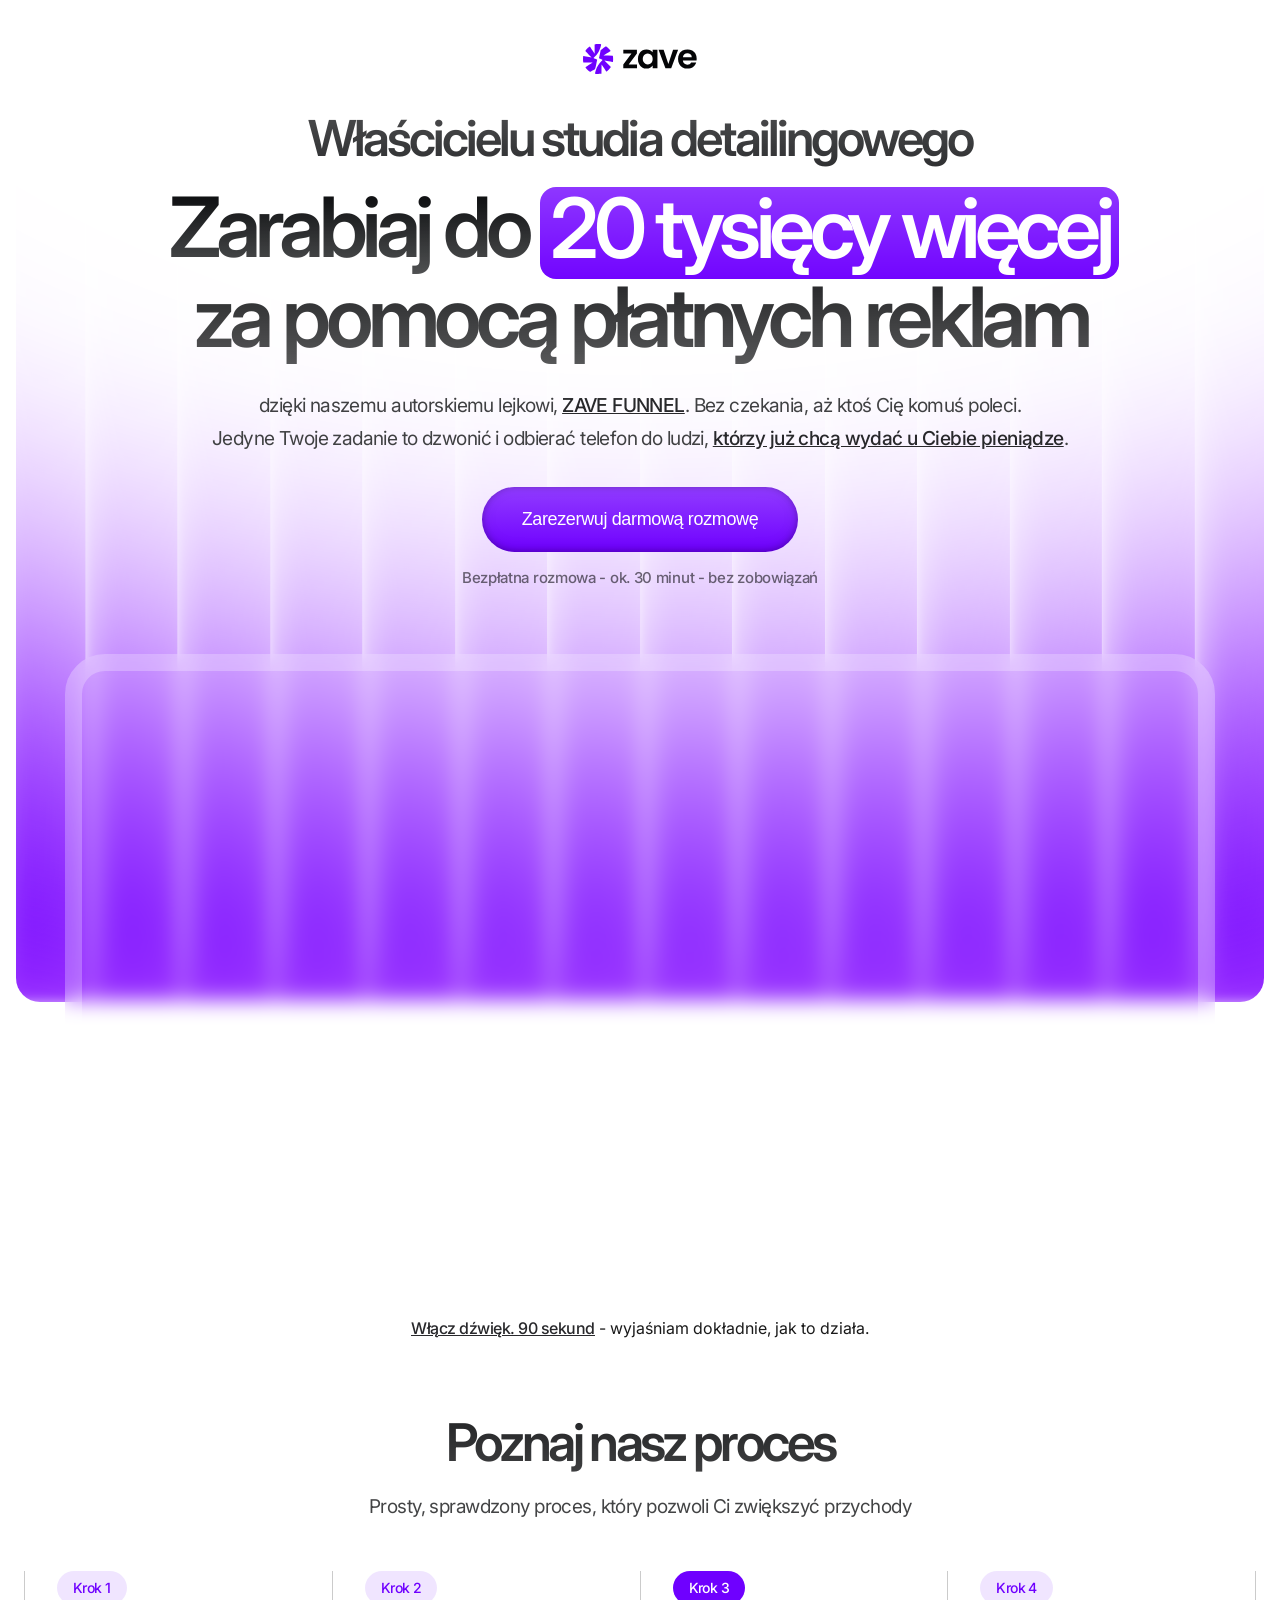
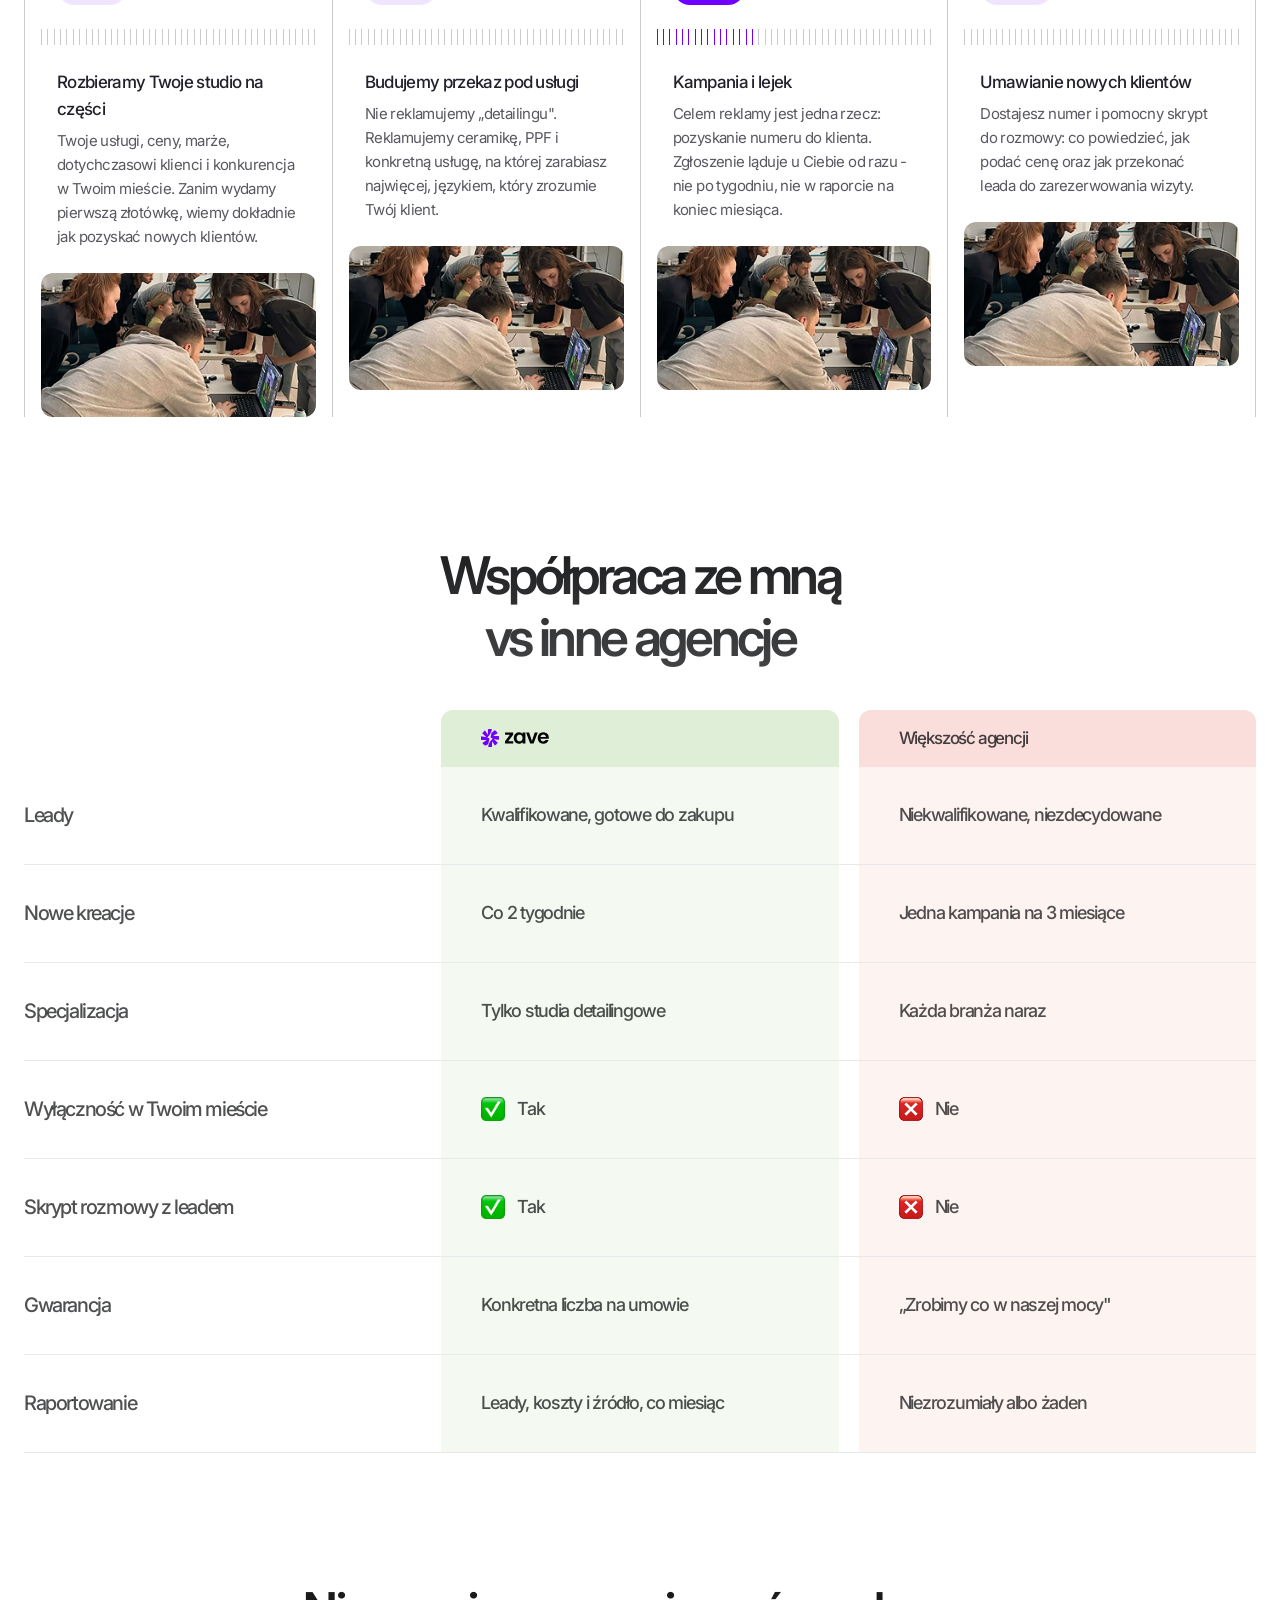
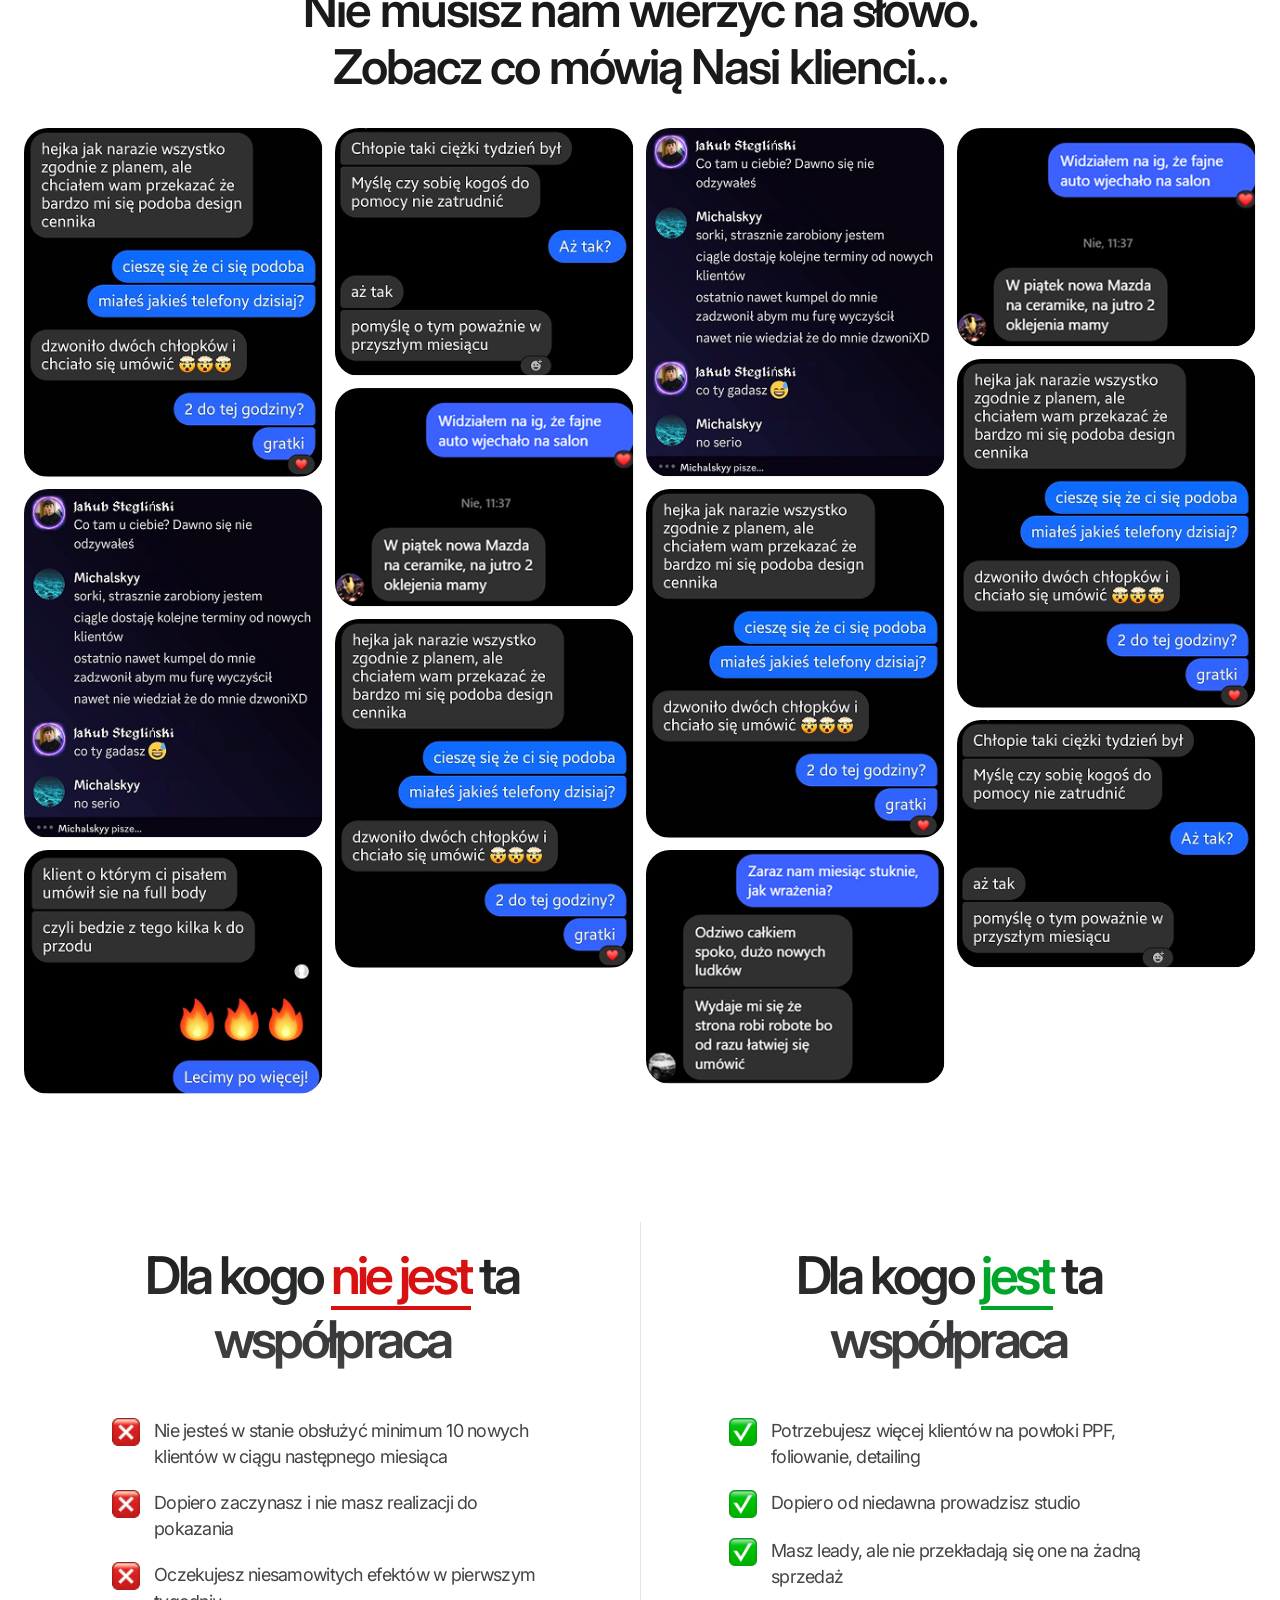
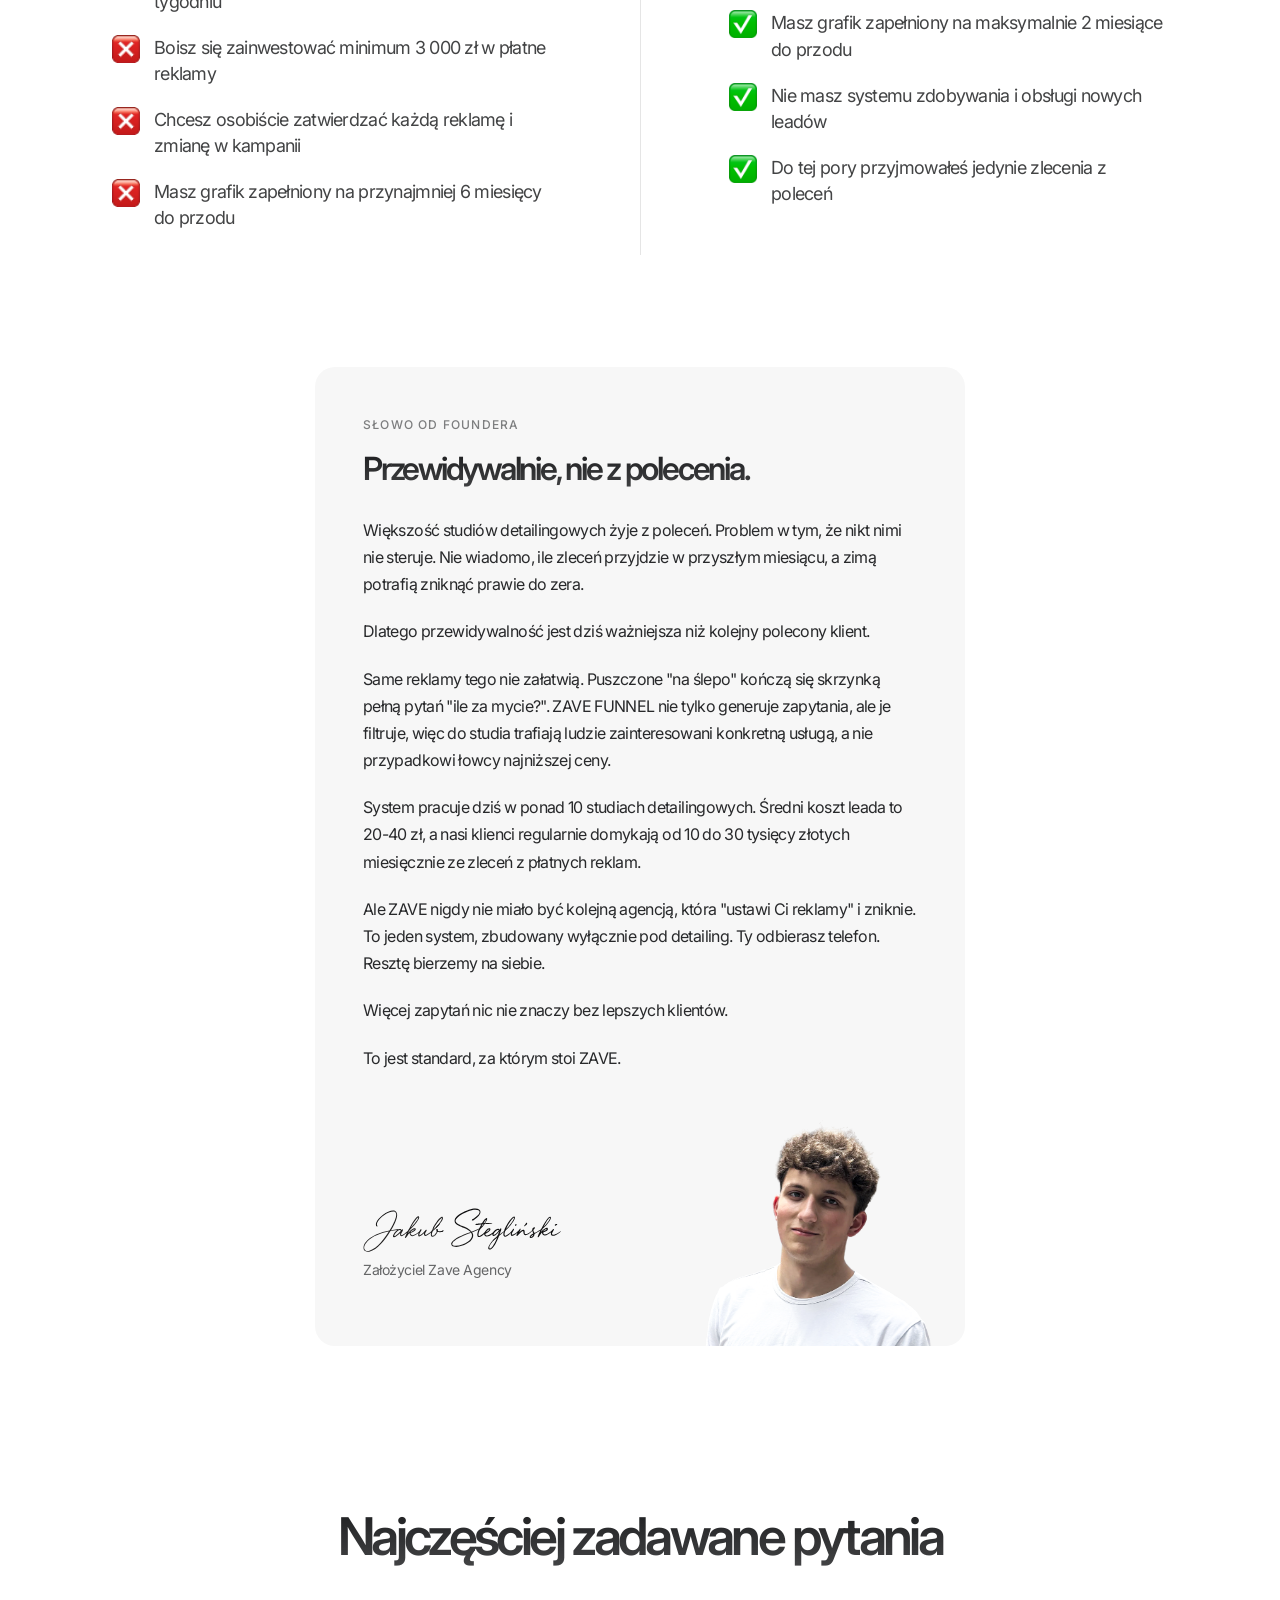
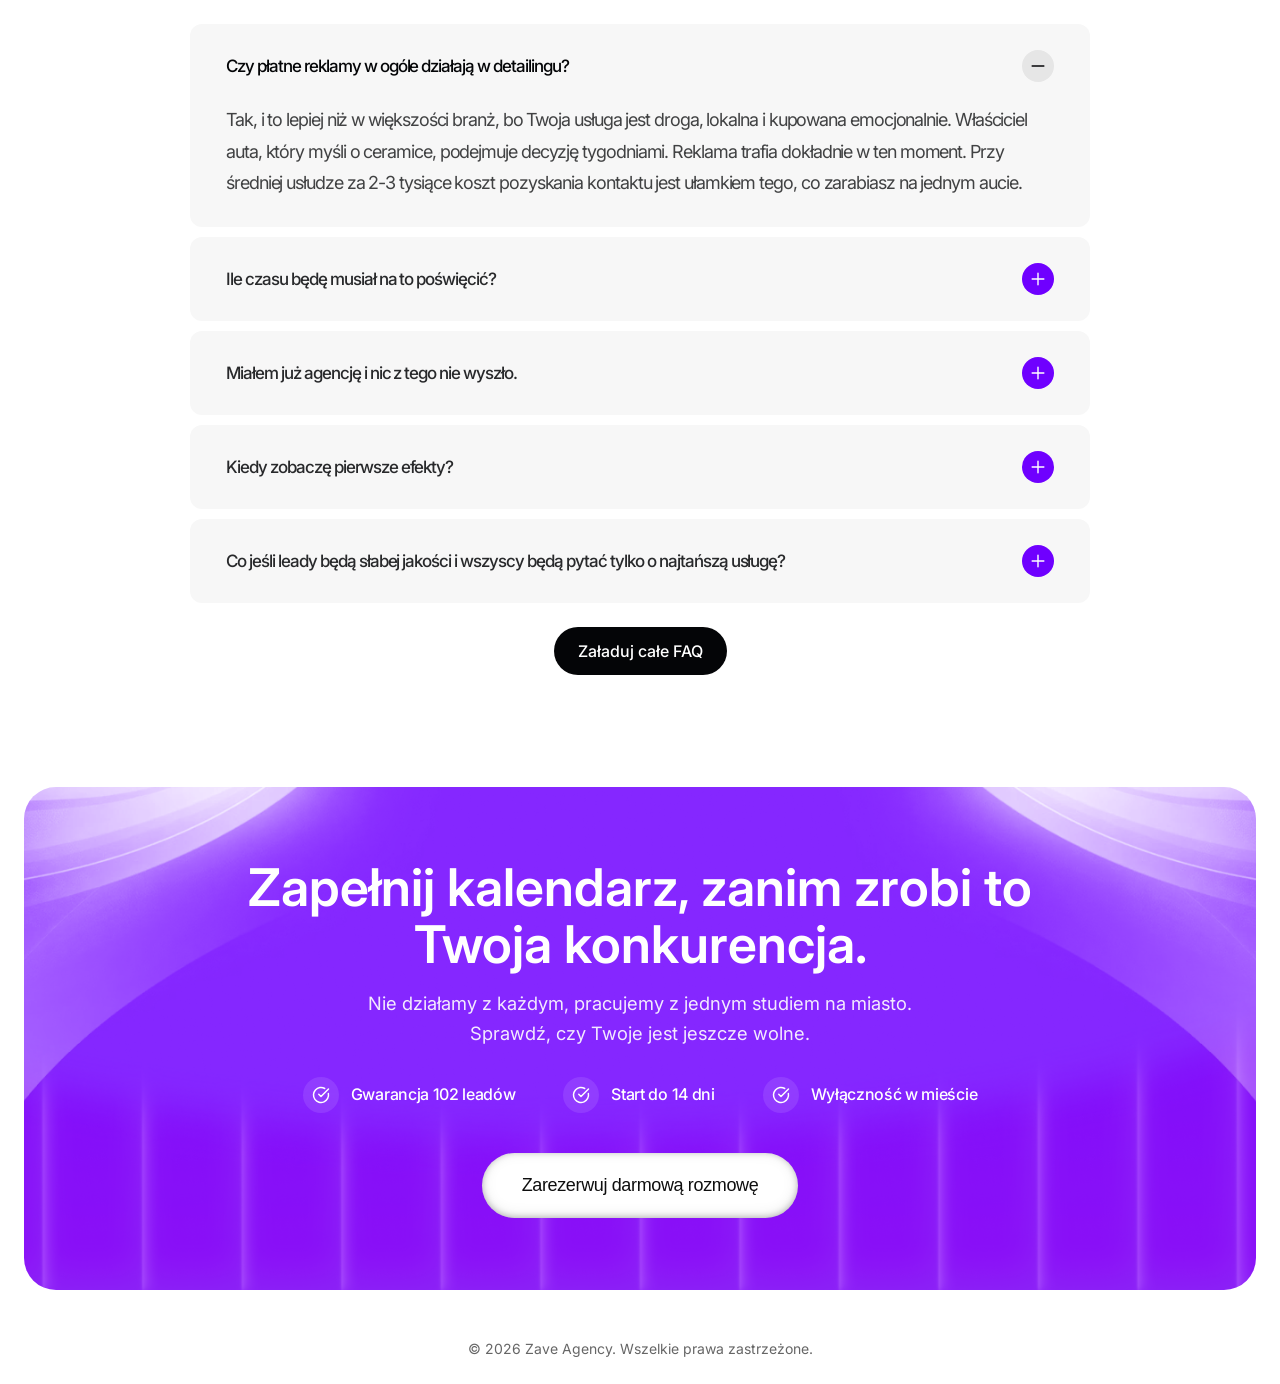
==== commit 36824d48: "duzo zmian xd" ====
--- a/index.html
+++ b/index.html
@@ -1,6 +1,20 @@
 <!DOCTYPE html>
 <html lang="pl">
 <head>
+    <!-- Meta Pixel Code -->
+    <script>
+    !function(f,b,e,v,n,t,s)
+    {if(f.fbq)return;n=f.fbq=function(){n.callMethod?
+    n.callMethod.apply(n,arguments):n.queue.push(arguments)};
+    if(!f._fbq)f._fbq=n;n.push=n;n.loaded=!0;n.version='2.0';
+    n.queue=[];t=b.createElement(e);t.async=!0;
+    t.src=v;s=b.getElementsByTagName(e)[0];
+    s.parentNode.insertBefore(t,s)}(window, document,'script',
+    'https://connect.facebook.net/en_US/fbevents.js');
+    fbq('init', '1458701175749577');
+    fbq('track', 'PageView');
+    </script>
+    <!-- End Meta Pixel Code -->
     <meta charset="UTF-8">
     <meta name="viewport" content="width=device-width, initial-scale=1.0">
     <title>Zarabiaj do 10 tysięcy więcej | Studio Detailingowe</title>
@@ -23,6 +37,11 @@
     <script src="https://fast.wistia.com/embed/e1dvrcl1e5.js" async type="module"></script>
 </head>
 <body>
+    <!-- Meta Pixel Code (noscript) -->
+    <noscript><img height="1" width="1" style="display:none"
+    src="https://www.facebook.com/tr?id=1458701175749577&ev=PageView&noscript=1"
+    /></noscript>
+    <!-- End Meta Pixel Code (noscript) -->
     <section class="hero-section">
         <div class="hero-content">
             <!-- Logo -->
@@ -343,7 +362,7 @@
                 </div>
             </div>
             <div class="founder-note-photo">
-                <img src="kuba.png" alt="Jakub Stegliński" class="founder-note-image">
+                <img src="kuba6.png" alt="Jakub Stegliński" class="founder-note-image">
             </div>
         </div>
     </section>
@@ -512,7 +531,12 @@
         </div>
     </div>
 
-    <div id="ghlPopupEmbed"></div>
+    <div id="ghlPopupEmbed" class="popup-overlay" aria-hidden="true">
+        <div class="popup-modal" role="dialog" aria-modal="true" aria-label="Formularz rezerwacji rozmowy">
+            <button class="popup-close" id="ghlPopupClose" type="button" aria-label="Zamknij formularz">&times;</button>
+            <div class="popup-form" id="ghlPopupForm"></div>
+        </div>
+    </div>
 
     <script>
         // Animated text typewriter effect
@@ -615,21 +639,25 @@
 
         // GoHighLevel popup form
         const ghlPopupEmbed = document.getElementById('ghlPopupEmbed');
+        const ghlPopupForm = document.getElementById('ghlPopupForm');
+        const ghlPopupClose = document.getElementById('ghlPopupClose');
         const wistiaPlayer = document.querySelector('wistia-player');
         const ctaButtons = document.querySelectorAll('.cta-button, .cta-button-main');
         let isGhlPopupLoading = false;
 
         function openGhlPopup() {
-            if (isGhlPopupLoading) return;
+            if (isGhlPopupLoading || ghlPopupEmbed.classList.contains('active')) return;
             isGhlPopupLoading = true;
 
-            ghlPopupEmbed.replaceChildren();
+            document.body.style.overflow = 'hidden';
+            ghlPopupEmbed.classList.add('active');
+            ghlPopupEmbed.setAttribute('aria-hidden', 'false');
 
             const formIframe = document.createElement('iframe');
             formIframe.src = 'https://api.leadconnectorhq.com/widget/form/L2OCDsaWXxUeGIbEP3RI';
-            formIframe.style.cssText = 'display:none;width:100%;height:100%;border:none;border-radius:15px';
-            formIframe.id = 'popup-L2OCDsaWXxUeGIbEP3RI';
-            formIframe.setAttribute('data-layout', "{'id':'POPUP'}");
+            formIframe.style.cssText = 'width:100%;height:100%;border:none;border-radius:15px';
+            formIframe.id = 'inline-L2OCDsaWXxUeGIbEP3RI';
+            formIframe.setAttribute('data-layout', "{'id':'INLINE'}");
             formIframe.setAttribute('data-trigger-type', 'alwaysShow');
             formIframe.setAttribute('data-trigger-value', '');
             formIframe.setAttribute('data-activation-type', 'alwaysActivated');
@@ -637,13 +665,12 @@
             formIframe.setAttribute('data-deactivation-type', 'neverDeactivate');
             formIframe.setAttribute('data-deactivation-value', '');
             formIframe.setAttribute('data-form-name', 'VSL QUALIFICATION - OCTOBER');
-            formIframe.setAttribute('data-height', '762');
-            formIframe.setAttribute('data-layout-iframe-id', 'popup-L2OCDsaWXxUeGIbEP3RI');
+            formIframe.setAttribute('data-height', '940');
+            formIframe.setAttribute('data-layout-iframe-id', 'inline-L2OCDsaWXxUeGIbEP3RI');
             formIframe.setAttribute('data-form-id', 'L2OCDsaWXxUeGIbEP3RI');
             formIframe.setAttribute('data-cookie-consent', 'true');
             formIframe.setAttribute('data-cookie-consent-provider', 'auto');
             formIframe.title = 'VSL QUALIFICATION - OCTOBER';
-            formIframe.setAttribute('data-modal-height', '750');
 
             const formScript = document.createElement('script');
             formScript.src = 'https://link.msgsndr.com/js/form_embed.js';
@@ -654,8 +681,24 @@
                 isGhlPopupLoading = false;
             };
 
-            ghlPopupEmbed.append(formIframe, formScript);
+            ghlPopupForm.replaceChildren(formIframe, formScript);
         }
+
+        function closeGhlPopup() {
+            ghlPopupEmbed.classList.remove('active');
+            ghlPopupEmbed.setAttribute('aria-hidden', 'true');
+            document.body.style.overflow = '';
+        }
+
+        ghlPopupClose.addEventListener('click', closeGhlPopup);
+        ghlPopupEmbed.addEventListener('click', (event) => {
+            if (event.target === ghlPopupEmbed) closeGhlPopup();
+        });
+        document.addEventListener('keydown', (event) => {
+            if (event.key === 'Escape' && ghlPopupEmbed.classList.contains('active')) {
+                closeGhlPopup();
+            }
+        });
 
         if (wistiaPlayer) {
             wistiaPlayer.addEventListener('ended', openGhlPopup);
--- a/style.css
+++ b/style.css
@@ -67,6 +67,10 @@
     z-index: 10;
 
 
+}
+
+.call-card h1 strong {
+    color: red !important;
 }
 
 /* Logo */
@@ -735,6 +739,18 @@
     text-align: center;
 }
 
+.additionalsection {
+    margin-top: 50px;
+    margin-bottom: -64px;
+}
+
+.call-page .opinions-title {
+
+    font-size: 32px;
+    font-weight: 700;
+    color: #6F00FF;
+}
+
 .call-page .proofs-title {
     font-size: 40px;
     opacity: 90%;
@@ -1072,7 +1088,7 @@
     position: absolute;
     right: 0;
     bottom: 0;
-    width: 286px;
+    width: 306px;
     height: 234px;
 }
 
@@ -1122,7 +1138,7 @@
 }
 
 .founder-note-card--thank-you .founder-note-photo {
-    width: 268px;
+    width: 308px;
     height: 100%;
 }
 
@@ -2037,6 +2053,15 @@
         padding: 3.5rem 1.25rem;
     }
 
+    .additionalsection {
+    margin-top: 50px;
+    margin-bottom: -8px;
+}
+
+.call-page .opinions-title  {
+    font-size: 140%;
+}
+
     .cta-box {
         padding: 40px 16px;
         border-radius: 20px;
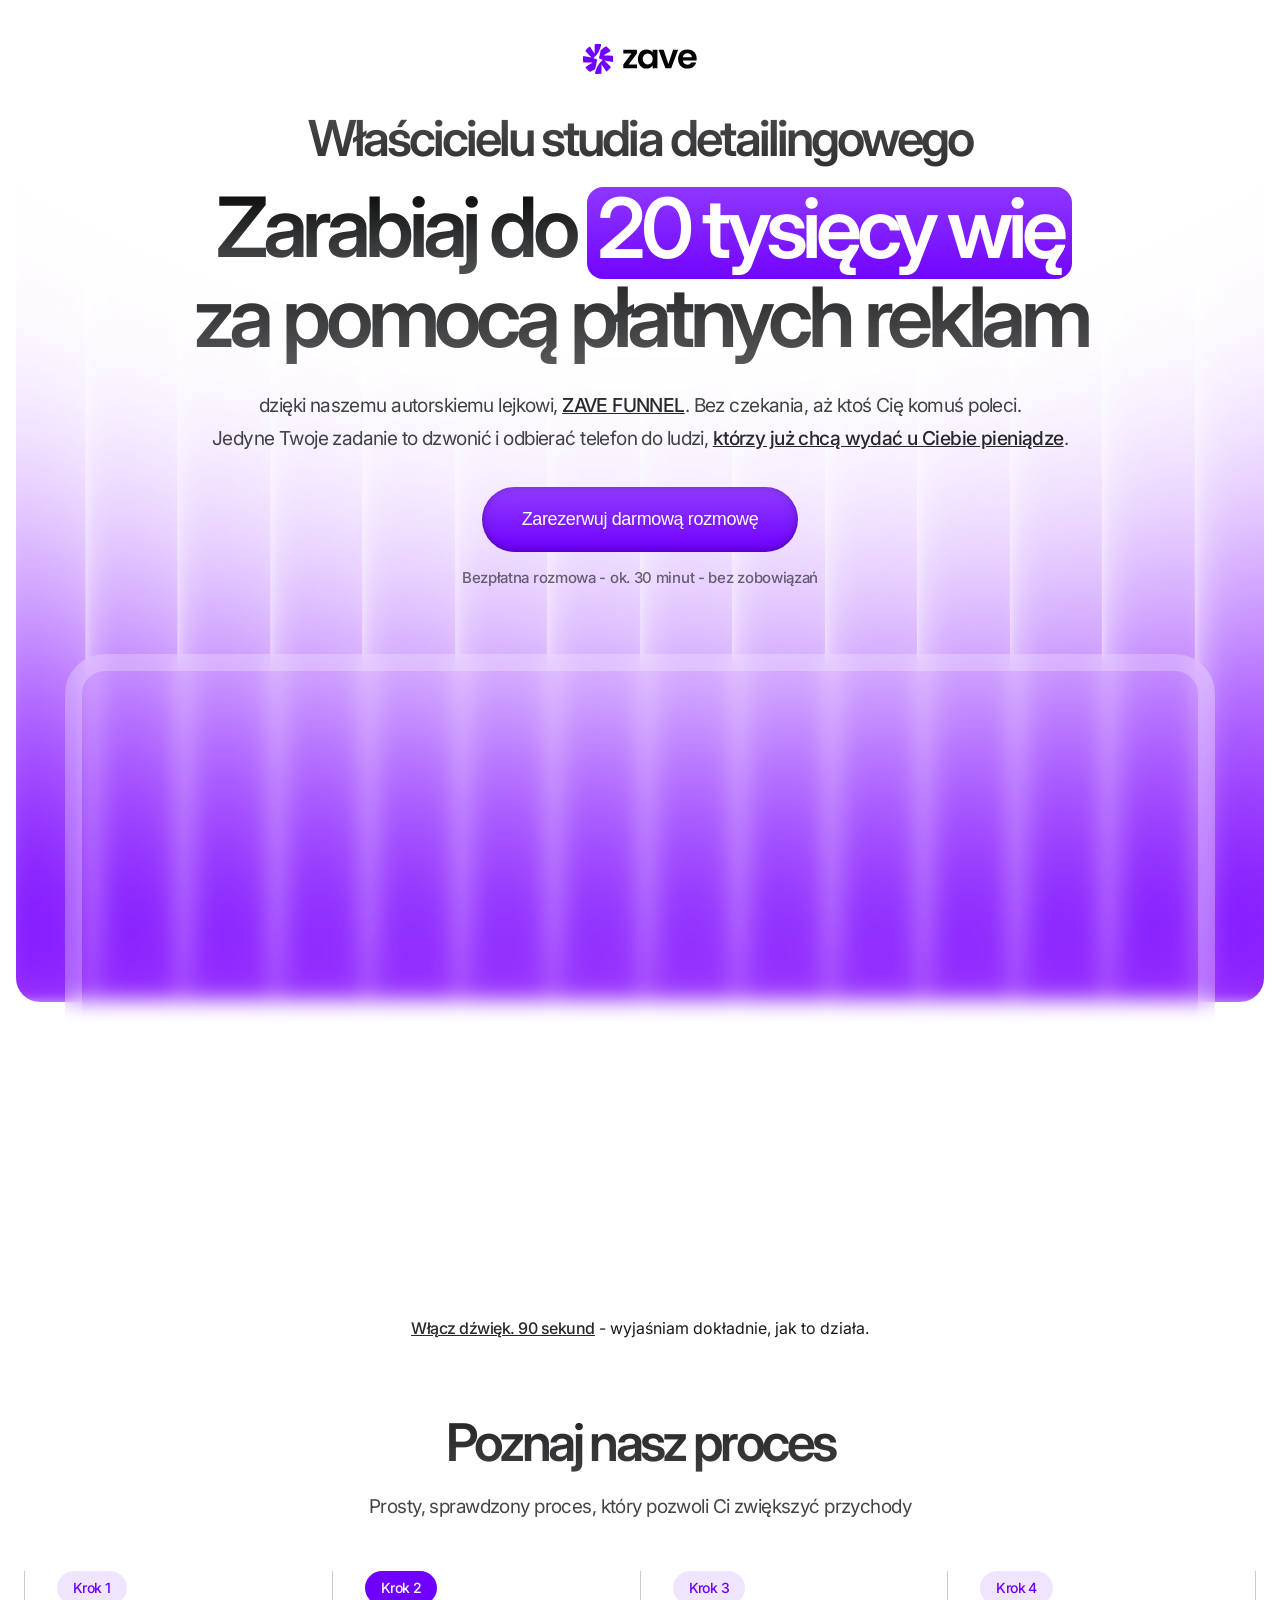
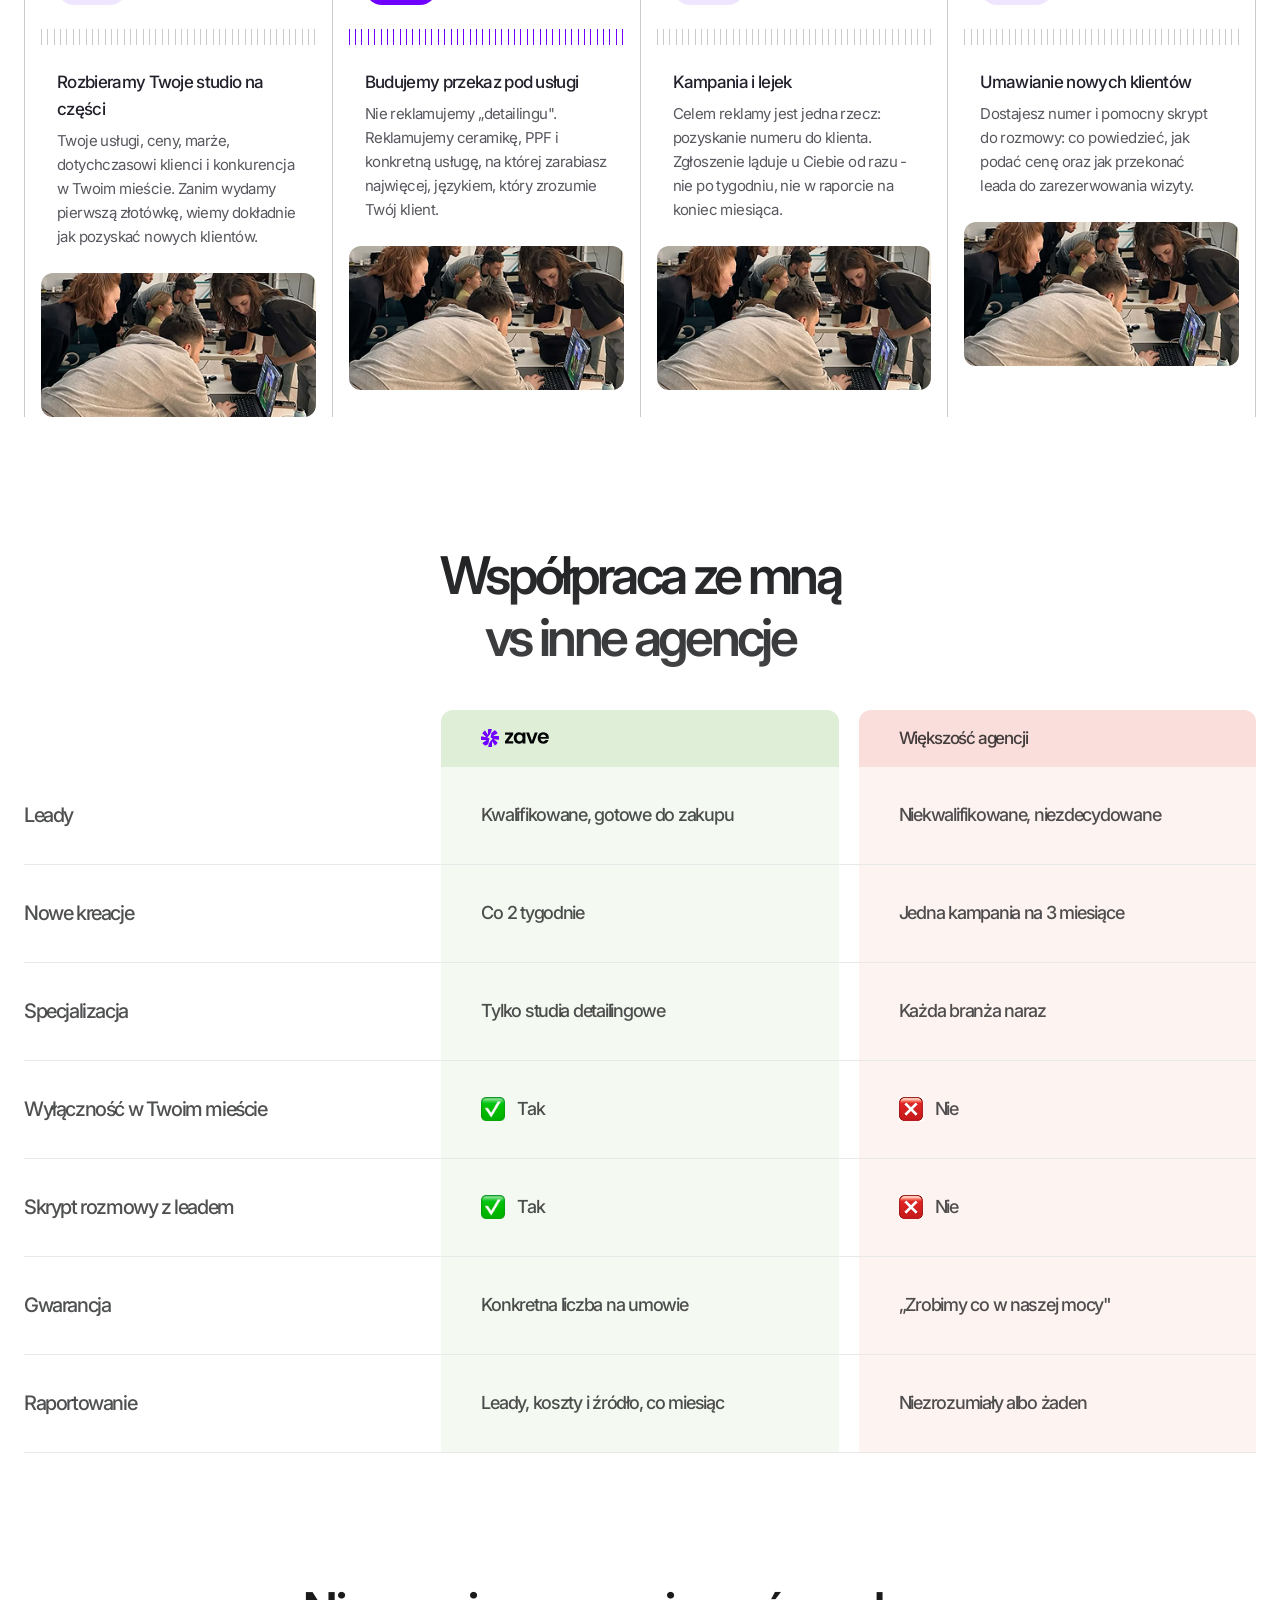
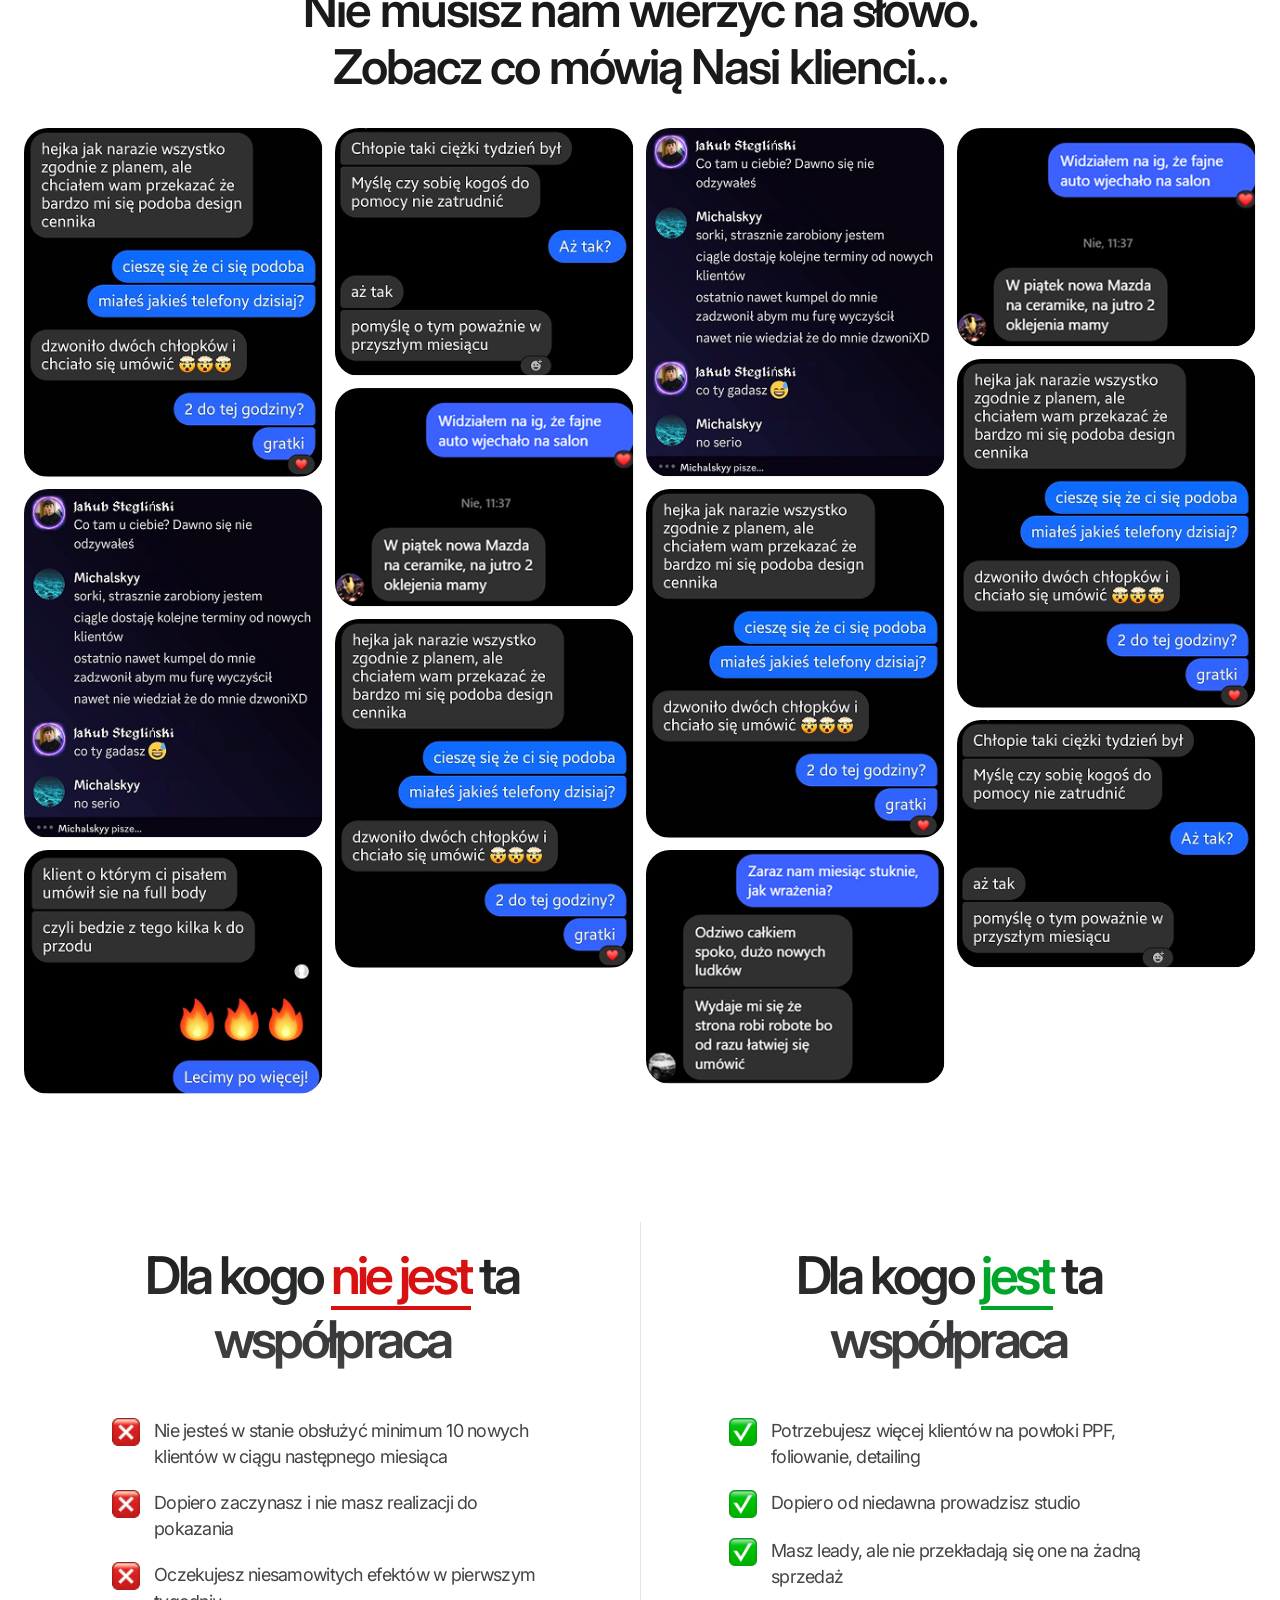
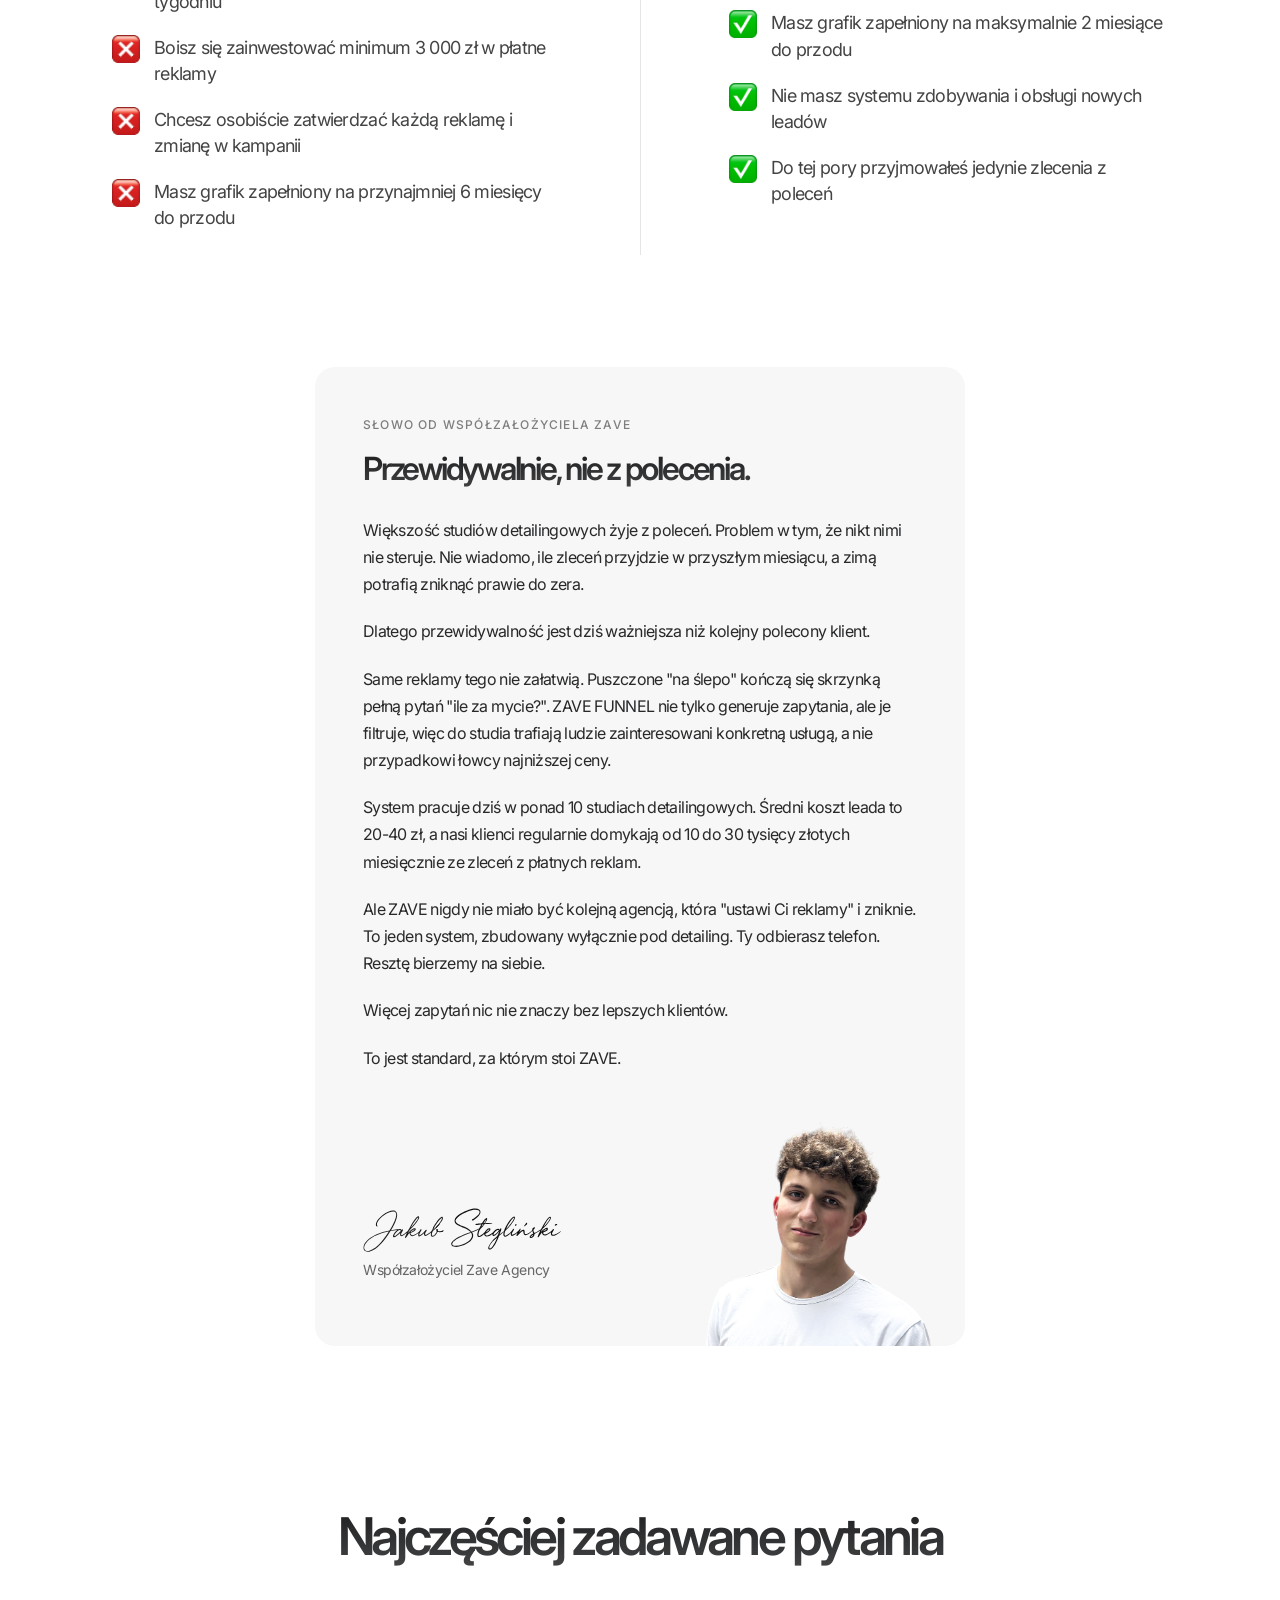
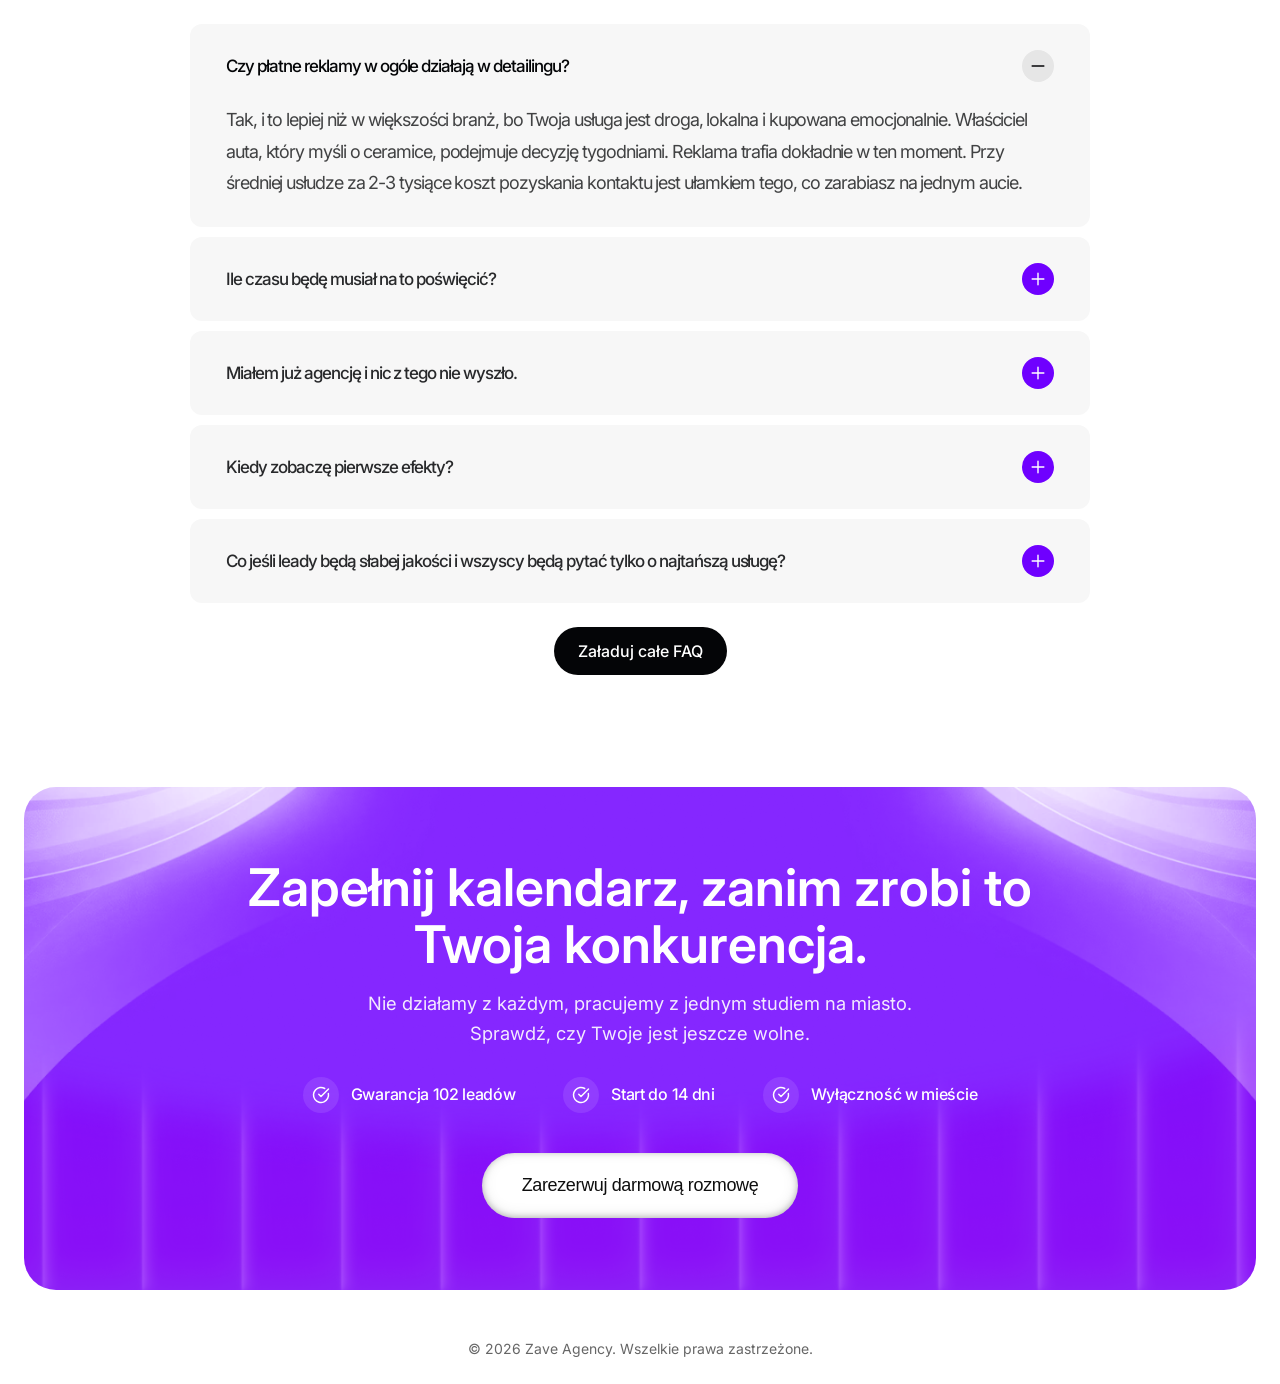
==== commit 70f4e6db: "founder" ====
--- a/index.html
+++ b/index.html
@@ -342,7 +342,7 @@
     <!-- Founder's Note Section -->
     <section class="founder-note-section">
         <div class="founder-note-card">
-            <p class="founder-note-eyebrow">SŁOWO OD FOUNDERA</p>
+            <p class="founder-note-eyebrow">SŁOWO OD WSPÓŁZAŁOŻYCIELA ZAVE</p>
             <h2 class="founder-note-title">Przewidywalnie, nie z polecenia.</h2>
 
             <div class="founder-note-copy">
@@ -358,7 +358,7 @@
             <div class="founder-note-signoff">
                 <div class="founder-note-signature-block">
                     <img src="podpis.svg" alt="Podpis Jakuba Steglińskiego" class="founder-note-signature">
-                    <p class="founder-note-role">Założyciel Zave Agency</p>
+                    <p class="founder-note-role">Współzałożyciel Zave Agency</p>
                 </div>
             </div>
             <div class="founder-note-photo">
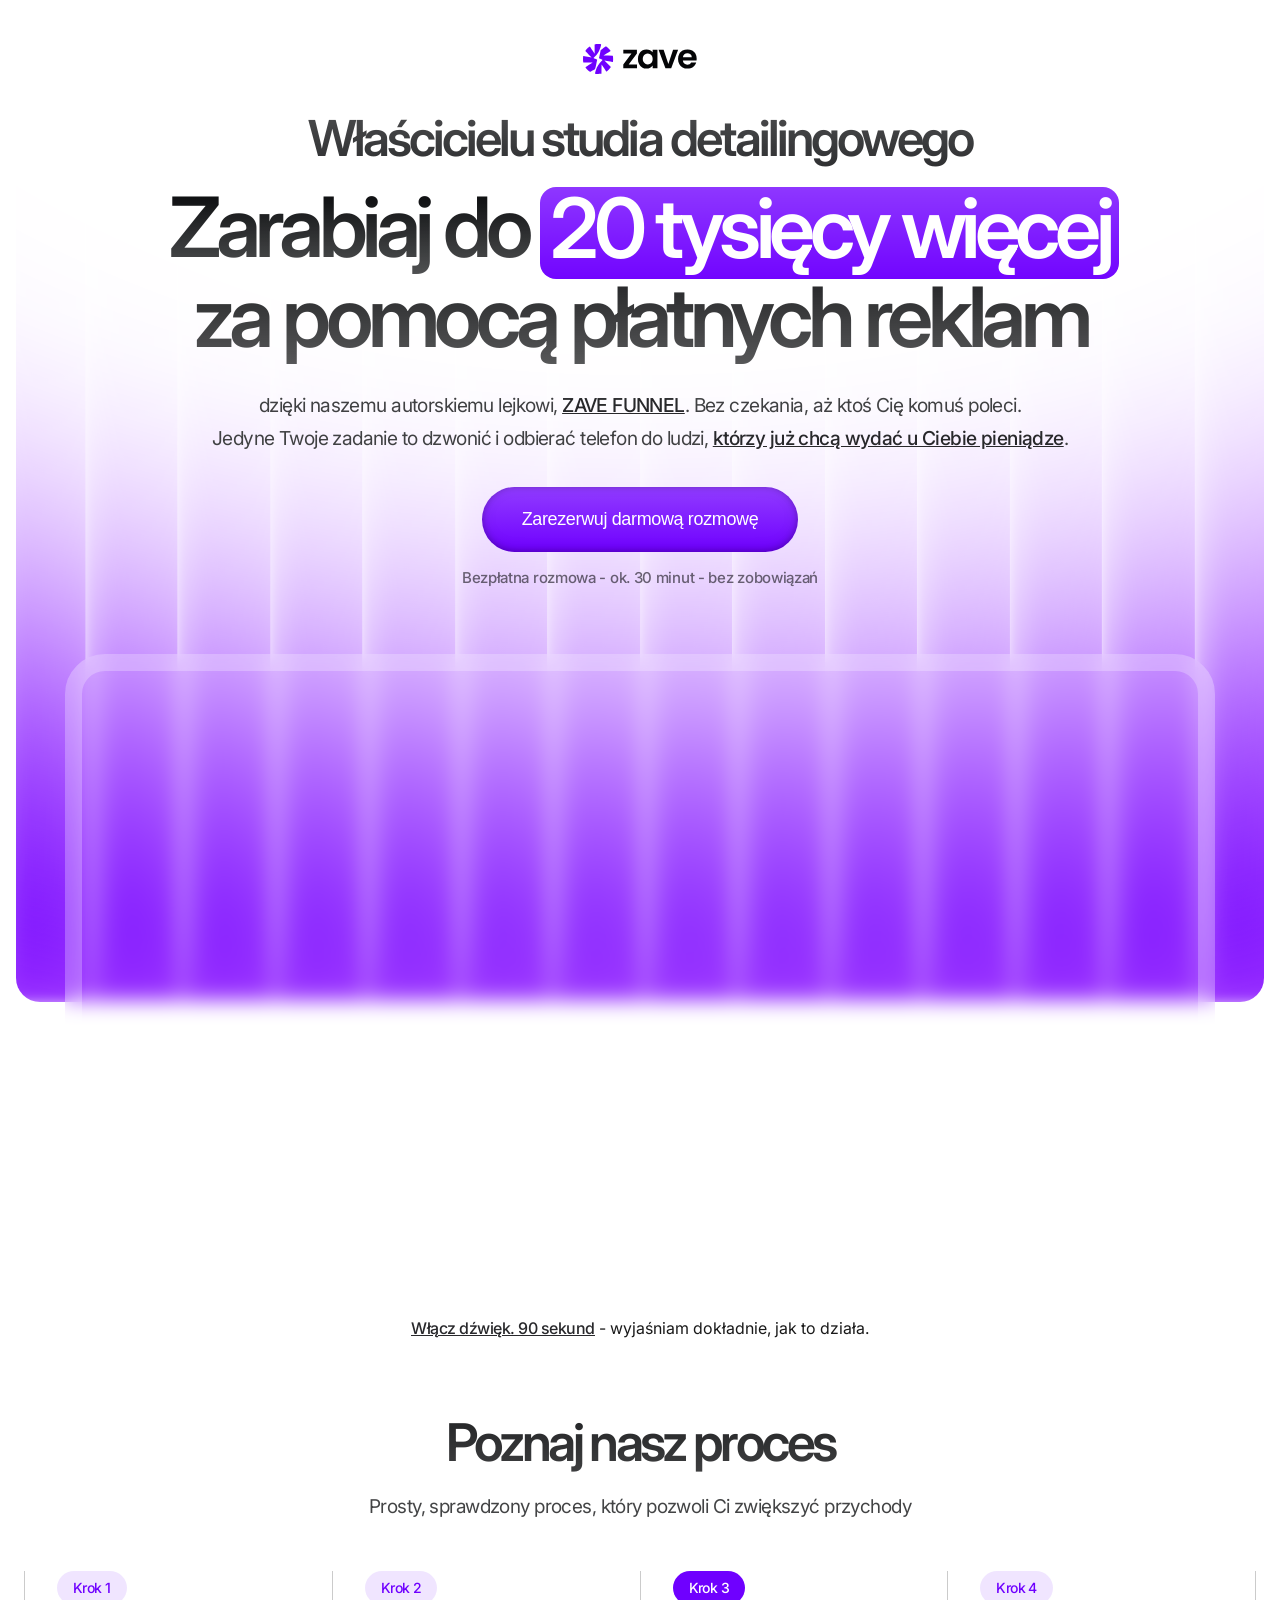
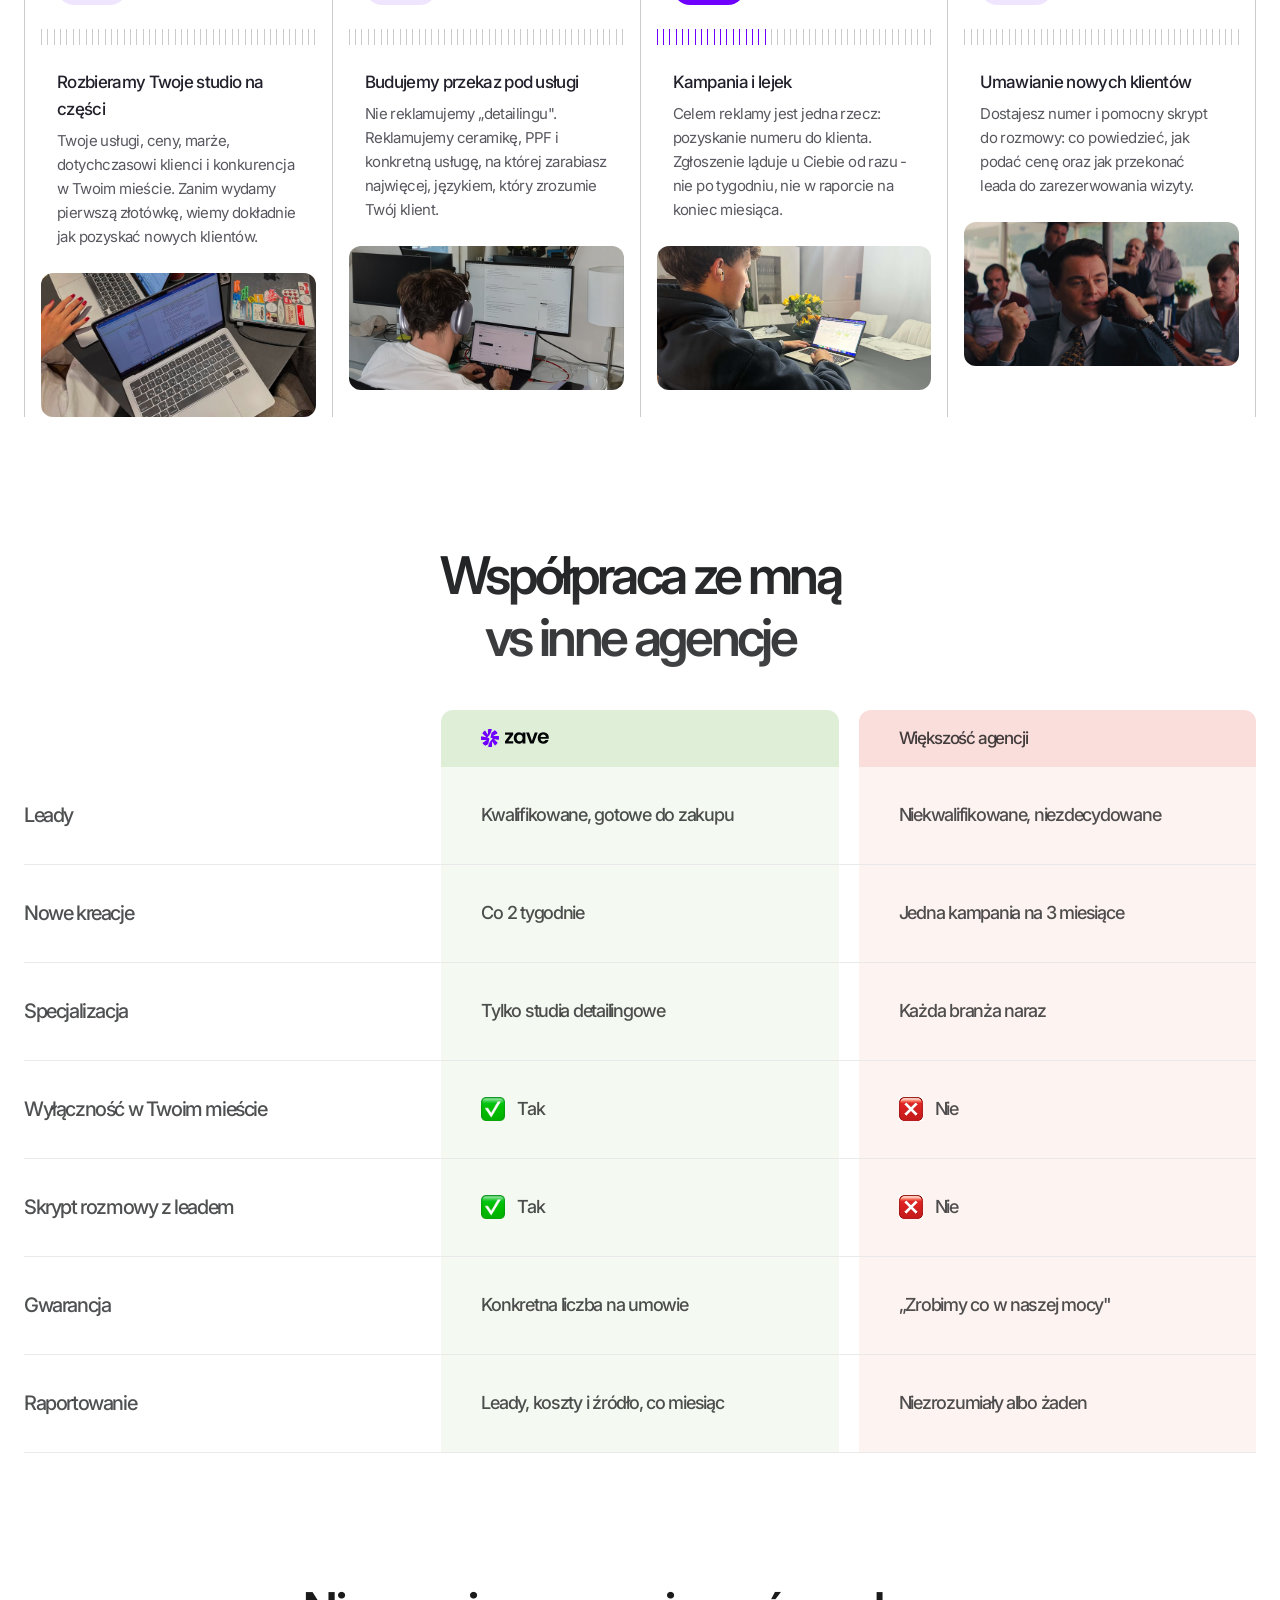
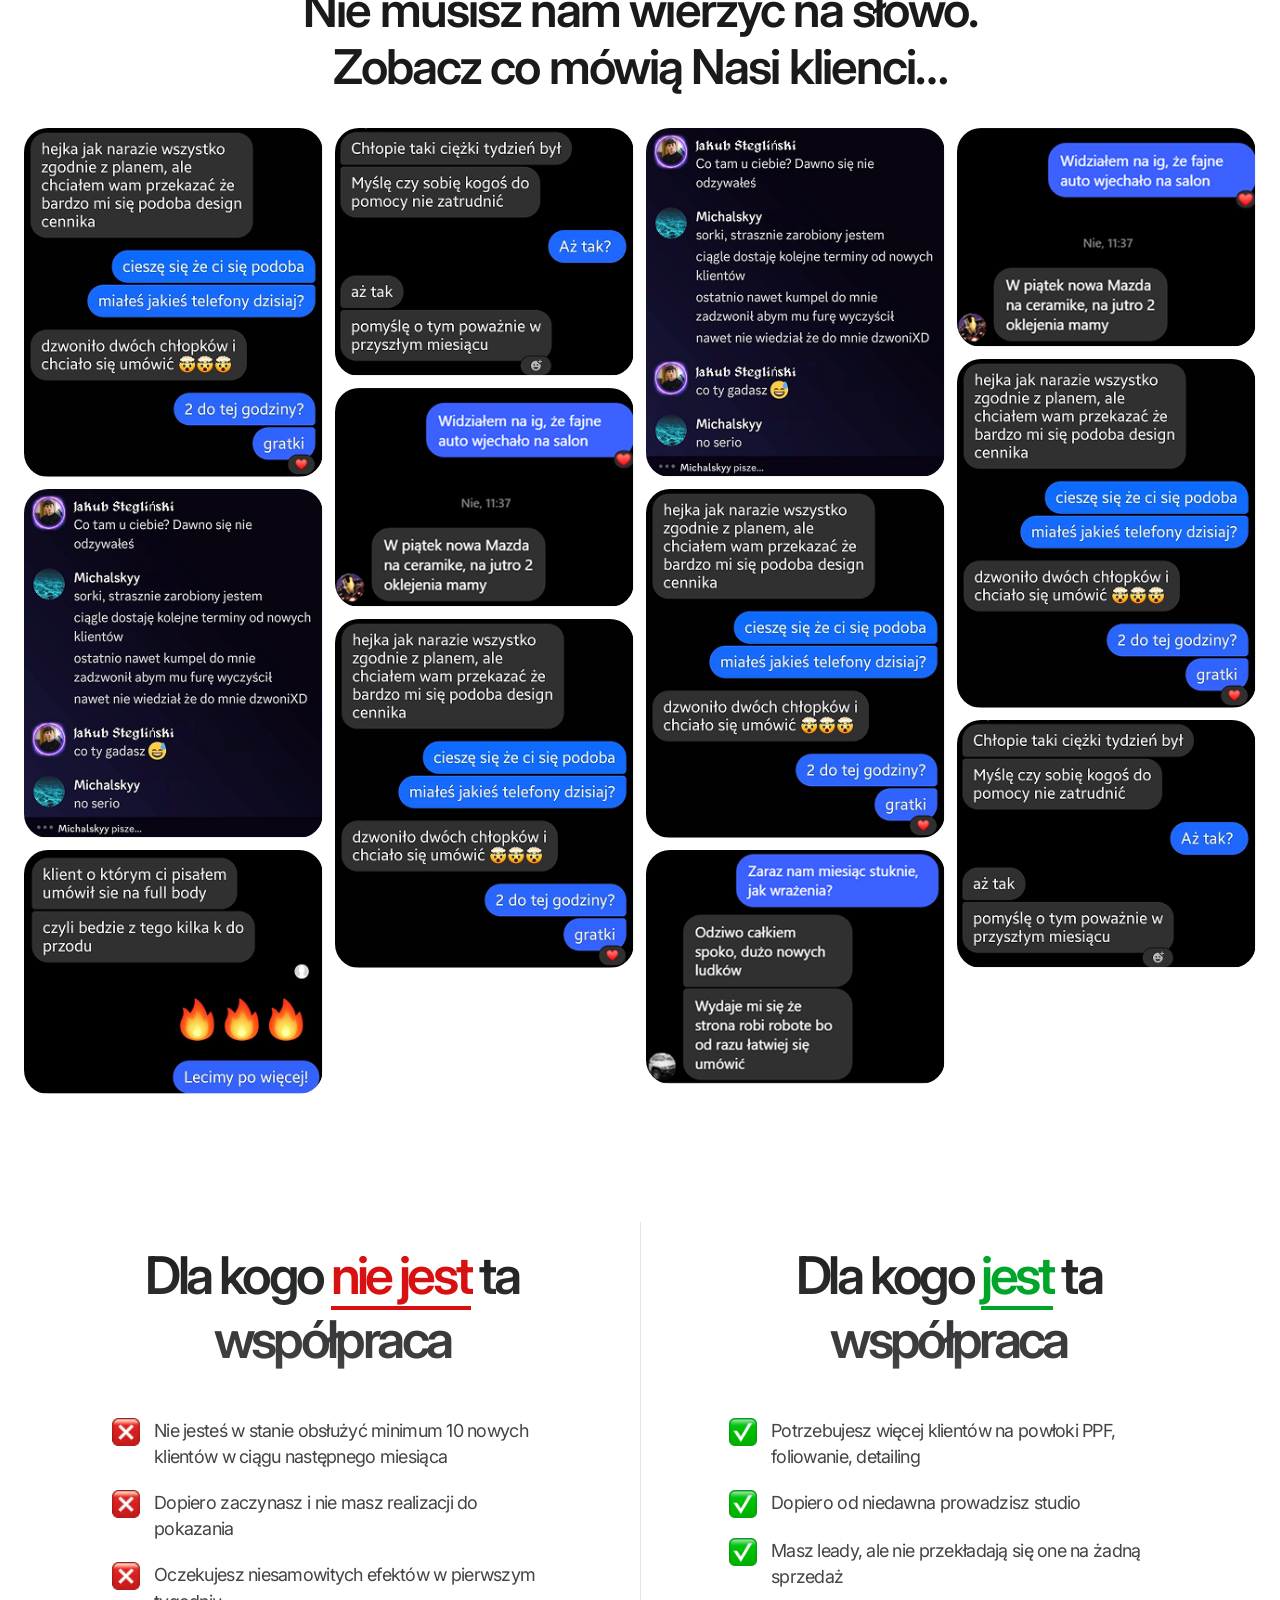
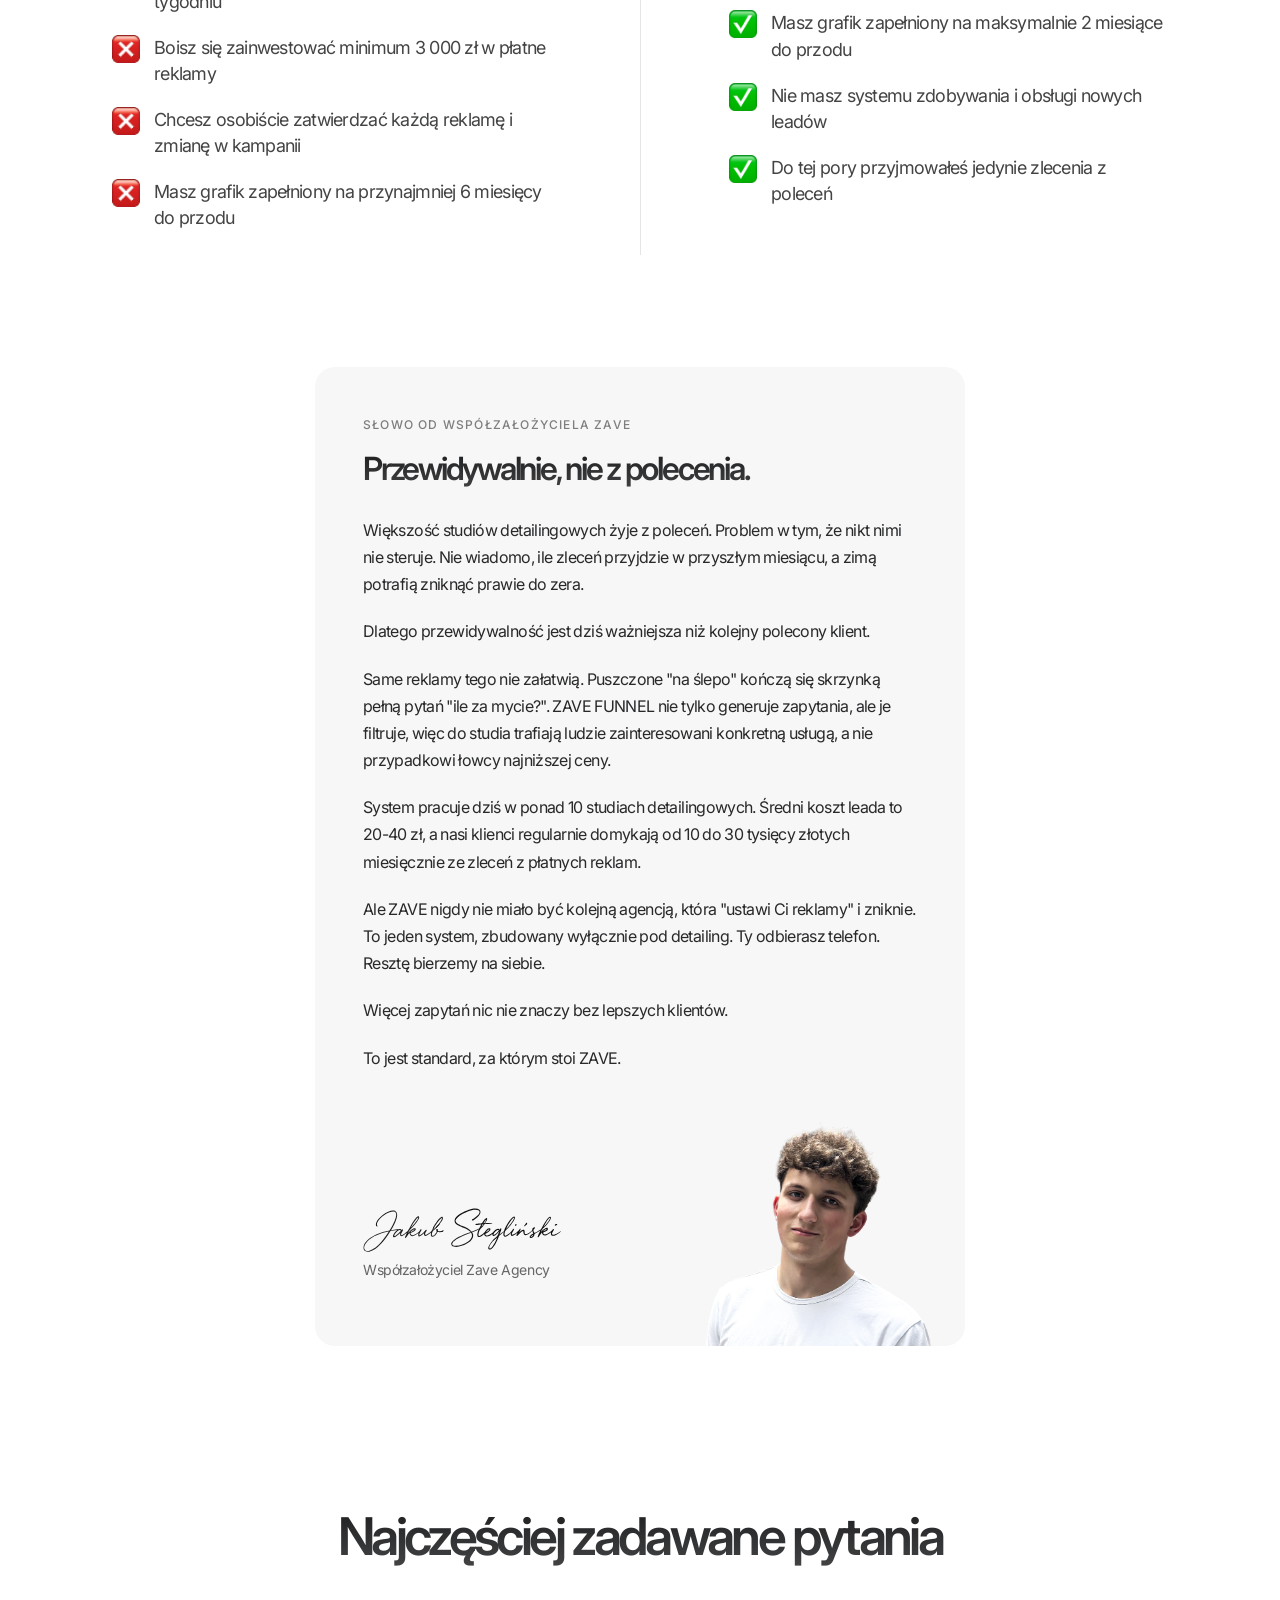
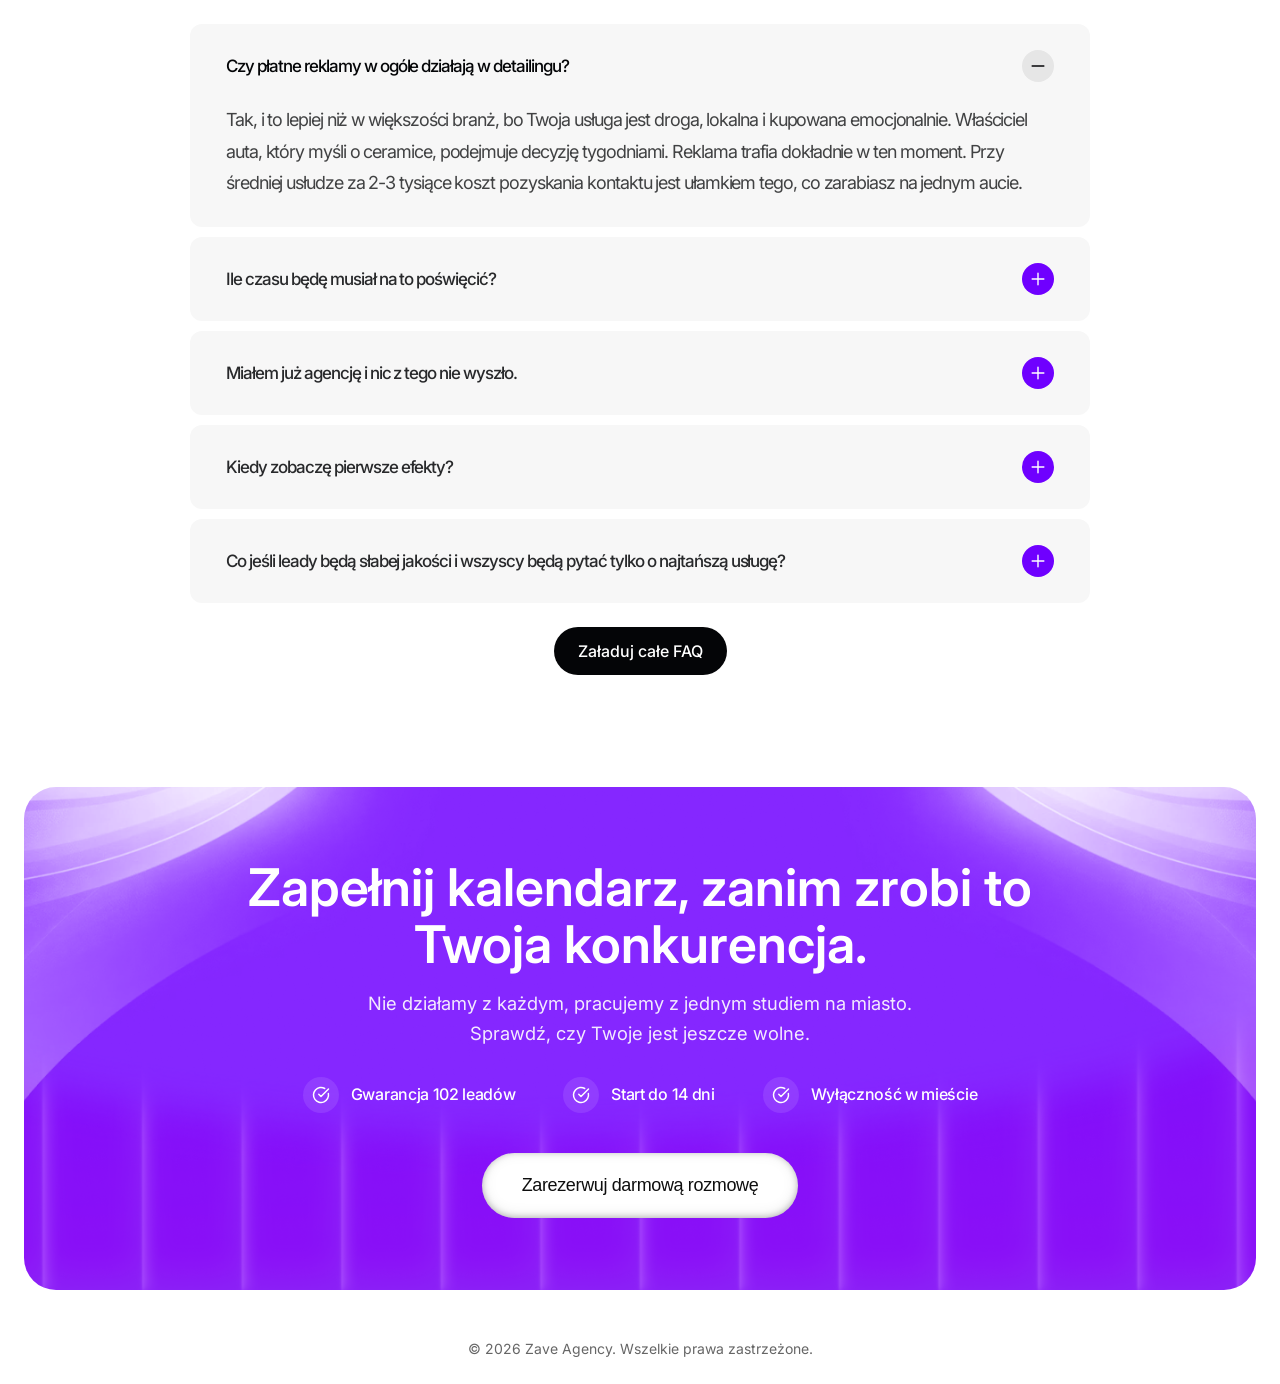
==== commit 627b2152: "form" ====
--- a/index.html
+++ b/index.html
@@ -34,7 +34,7 @@
 
     <!-- Wistia Player -->
     <script src="https://fast.wistia.com/player.js" async></script>
-    <script src="https://fast.wistia.com/embed/e1dvrcl1e5.js" async type="module"></script>
+    <script src="https://fast.wistia.com/embed/q8akk3d3rv.js" async type="module"></script>
 </head>
 <body>
     <!-- Meta Pixel Code (noscript) -->
@@ -73,8 +73,8 @@
 
             <!-- VSL Video Container -->
             <div class="vsl-container">
-                <style>wistia-player[media-id='e1dvrcl1e5']:not(:defined) { background: center / contain no-repeat url('https://fast.wistia.com/embed/medias/e1dvrcl1e5/swatch'); display: block; filter: blur(5px); }</style>
-                <wistia-player media-id="e1dvrcl1e5" aspect="1.7777777777777777"></wistia-player>
+                <style>wistia-player[media-id='q8akk3d3rv']:not(:defined) { background: center / contain no-repeat url('https://fast.wistia.com/embed/medias/q8akk3d3rv/swatch'); display: block; filter: blur(5px); padding-top:56.25%; }</style>
+                <wistia-player media-id="q8akk3d3rv" aspect="1.7777777777777777"></wistia-player>
             </div>
         </div>
                     <div class="info-vsl">
@@ -106,7 +106,7 @@
                             <p class="processv2-card-description">Twoje usługi, ceny, marże, dotychczasowi klienci i konkurencja w Twoim mieście. Zanim wydamy pierwszą złotówkę, wiemy dokładnie jak pozyskać nowych klientów.</p>
                         </div>
                     </div>
-                    <img src="proceszdj1.png" alt="Krok 1" class="processv2-image">
+                    <img src="krok1.jpg" alt="Krok 1" class="processv2-image">
                 </div>
 
                 <div class="processv2-line"></div>
@@ -126,7 +126,7 @@
                             <p class="processv2-card-description">Nie reklamujemy „detailingu". Reklamujemy ceramikę, PPF i konkretną usługę, na której zarabiasz najwięcej, językiem, który zrozumie Twój klient.</p>
                         </div>
                     </div>
-                    <img src="proceszdj1.png" alt="Krok 2" class="processv2-image">
+                    <img src="krok2.png" alt="Krok 2" class="processv2-image">
                 </div>
 
                 <div class="processv2-line"></div>
@@ -146,7 +146,7 @@
                             <p class="processv2-card-description">Celem reklamy jest jedna rzecz: pozyskanie numeru do klienta. Zgłoszenie ląduje u Ciebie od razu - nie po tygodniu, nie w raporcie na koniec miesiąca.</p>
                         </div>
                     </div>
-                    <img src="proceszdj1.png" alt="Krok 3" class="processv2-image">
+                    <img src="krok3.png" alt="Krok 3" class="processv2-image">
                 </div>
 
                 <div class="processv2-line"></div>
@@ -166,7 +166,7 @@
                             <p class="processv2-card-description">Dostajesz numer i pomocny skrypt do rozmowy: co powiedzieć, jak podać cenę oraz jak przekonać leada do zarezerwowania wizyty.</p>
                         </div>
                     </div>
-                    <img src="proceszdj1.png" alt="Krok 4" class="processv2-image">
+                    <img src="krok4.png" alt="Krok 4" class="processv2-image">
                 </div>
 
                 <div class="processv2-line"></div>
@@ -654,9 +654,9 @@
             ghlPopupEmbed.setAttribute('aria-hidden', 'false');
 
             const formIframe = document.createElement('iframe');
-            formIframe.src = 'https://api.leadconnectorhq.com/widget/form/L2OCDsaWXxUeGIbEP3RI';
+            formIframe.src = 'https://api.leadconnectorhq.com/widget/form/Lfmjl3j9WCxRHGDeaA1A';
             formIframe.style.cssText = 'width:100%;height:100%;border:none;border-radius:15px';
-            formIframe.id = 'inline-L2OCDsaWXxUeGIbEP3RI';
+            formIframe.id = 'inline-Lfmjl3j9WCxRHGDeaA1A';
             formIframe.setAttribute('data-layout', "{'id':'INLINE'}");
             formIframe.setAttribute('data-trigger-type', 'alwaysShow');
             formIframe.setAttribute('data-trigger-value', '');
@@ -664,13 +664,13 @@
             formIframe.setAttribute('data-activation-value', '');
             formIframe.setAttribute('data-deactivation-type', 'neverDeactivate');
             formIframe.setAttribute('data-deactivation-value', '');
-            formIframe.setAttribute('data-form-name', 'VSL QUALIFICATION - OCTOBER');
+            formIframe.setAttribute('data-form-name', 'VSL QUALIFICATION - OCTOBER [13.10]');
             formIframe.setAttribute('data-height', '940');
-            formIframe.setAttribute('data-layout-iframe-id', 'inline-L2OCDsaWXxUeGIbEP3RI');
-            formIframe.setAttribute('data-form-id', 'L2OCDsaWXxUeGIbEP3RI');
+            formIframe.setAttribute('data-layout-iframe-id', 'inline-Lfmjl3j9WCxRHGDeaA1A');
+            formIframe.setAttribute('data-form-id', 'Lfmjl3j9WCxRHGDeaA1A');
             formIframe.setAttribute('data-cookie-consent', 'true');
             formIframe.setAttribute('data-cookie-consent-provider', 'auto');
-            formIframe.title = 'VSL QUALIFICATION - OCTOBER';
+            formIframe.title = 'VSL QUALIFICATION - OCTOBER [13.10]';
 
             const formScript = document.createElement('script');
             formScript.src = 'https://link.msgsndr.com/js/form_embed.js';
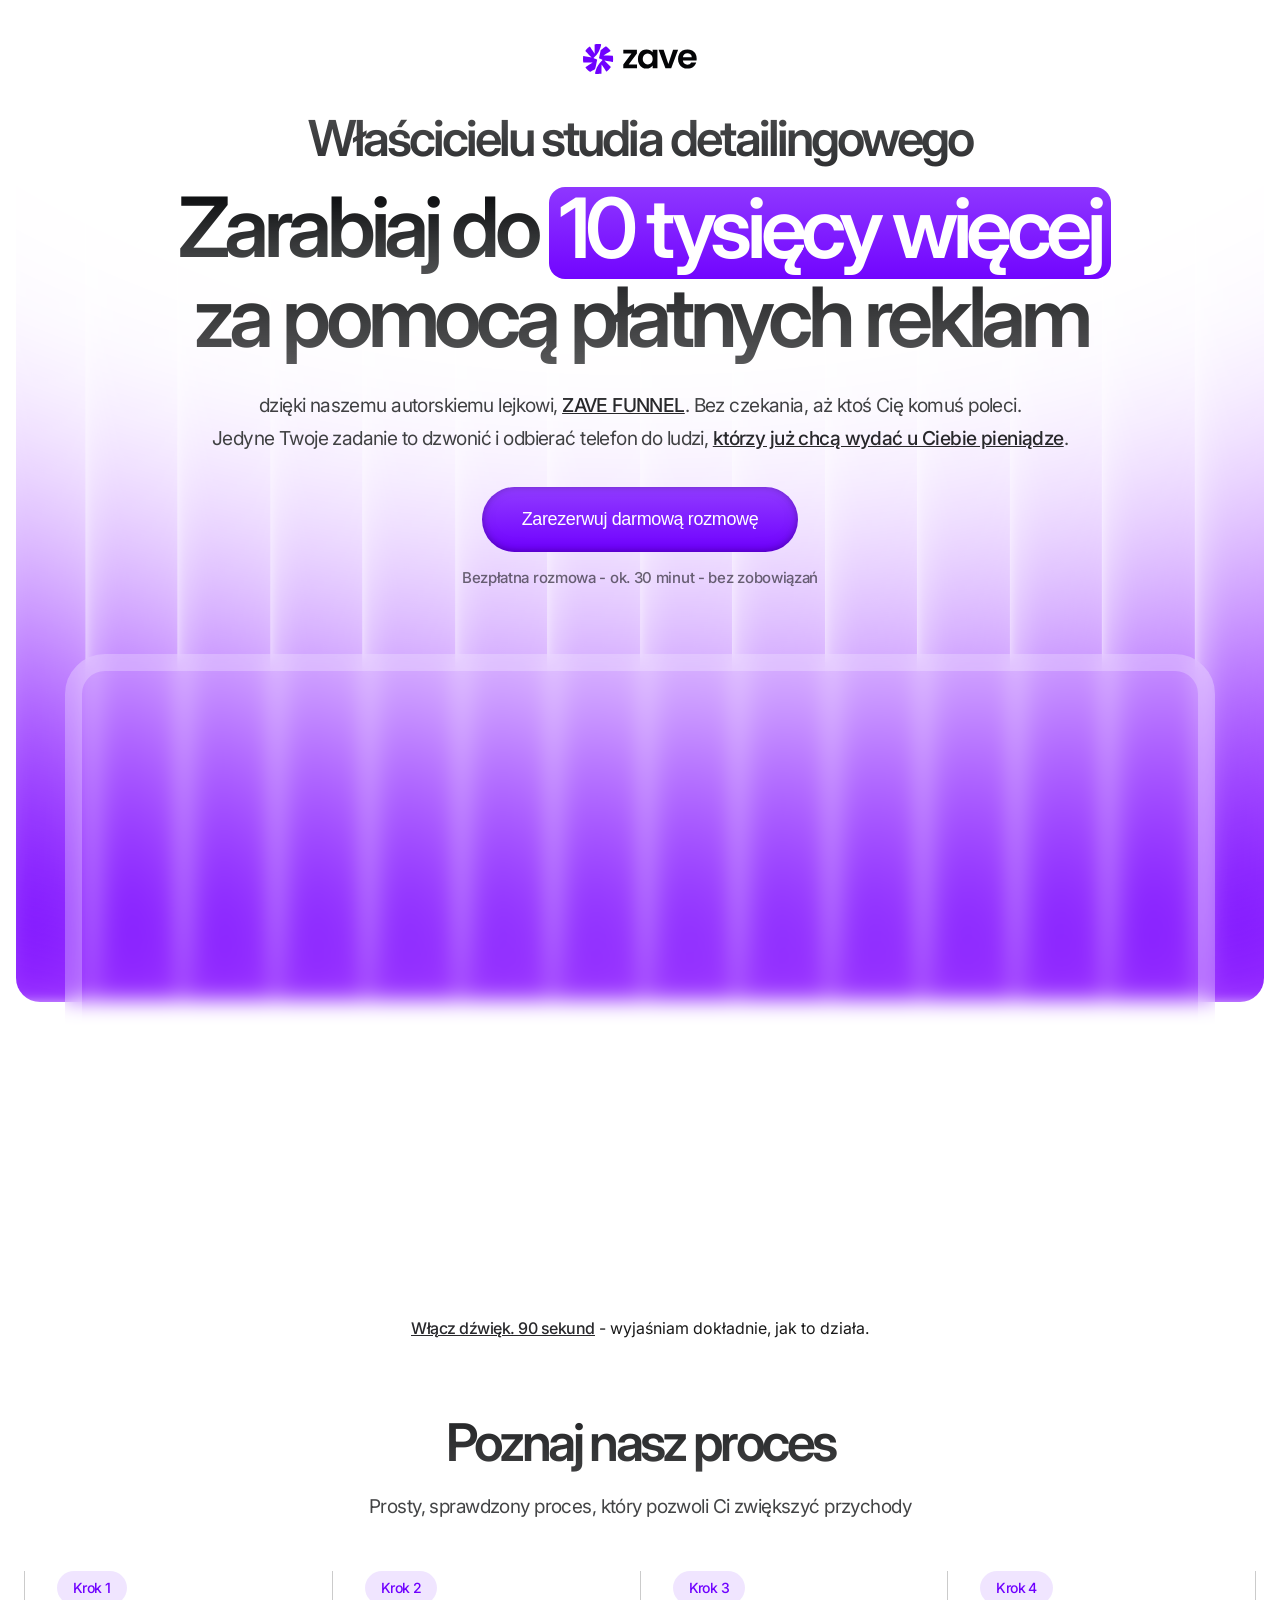
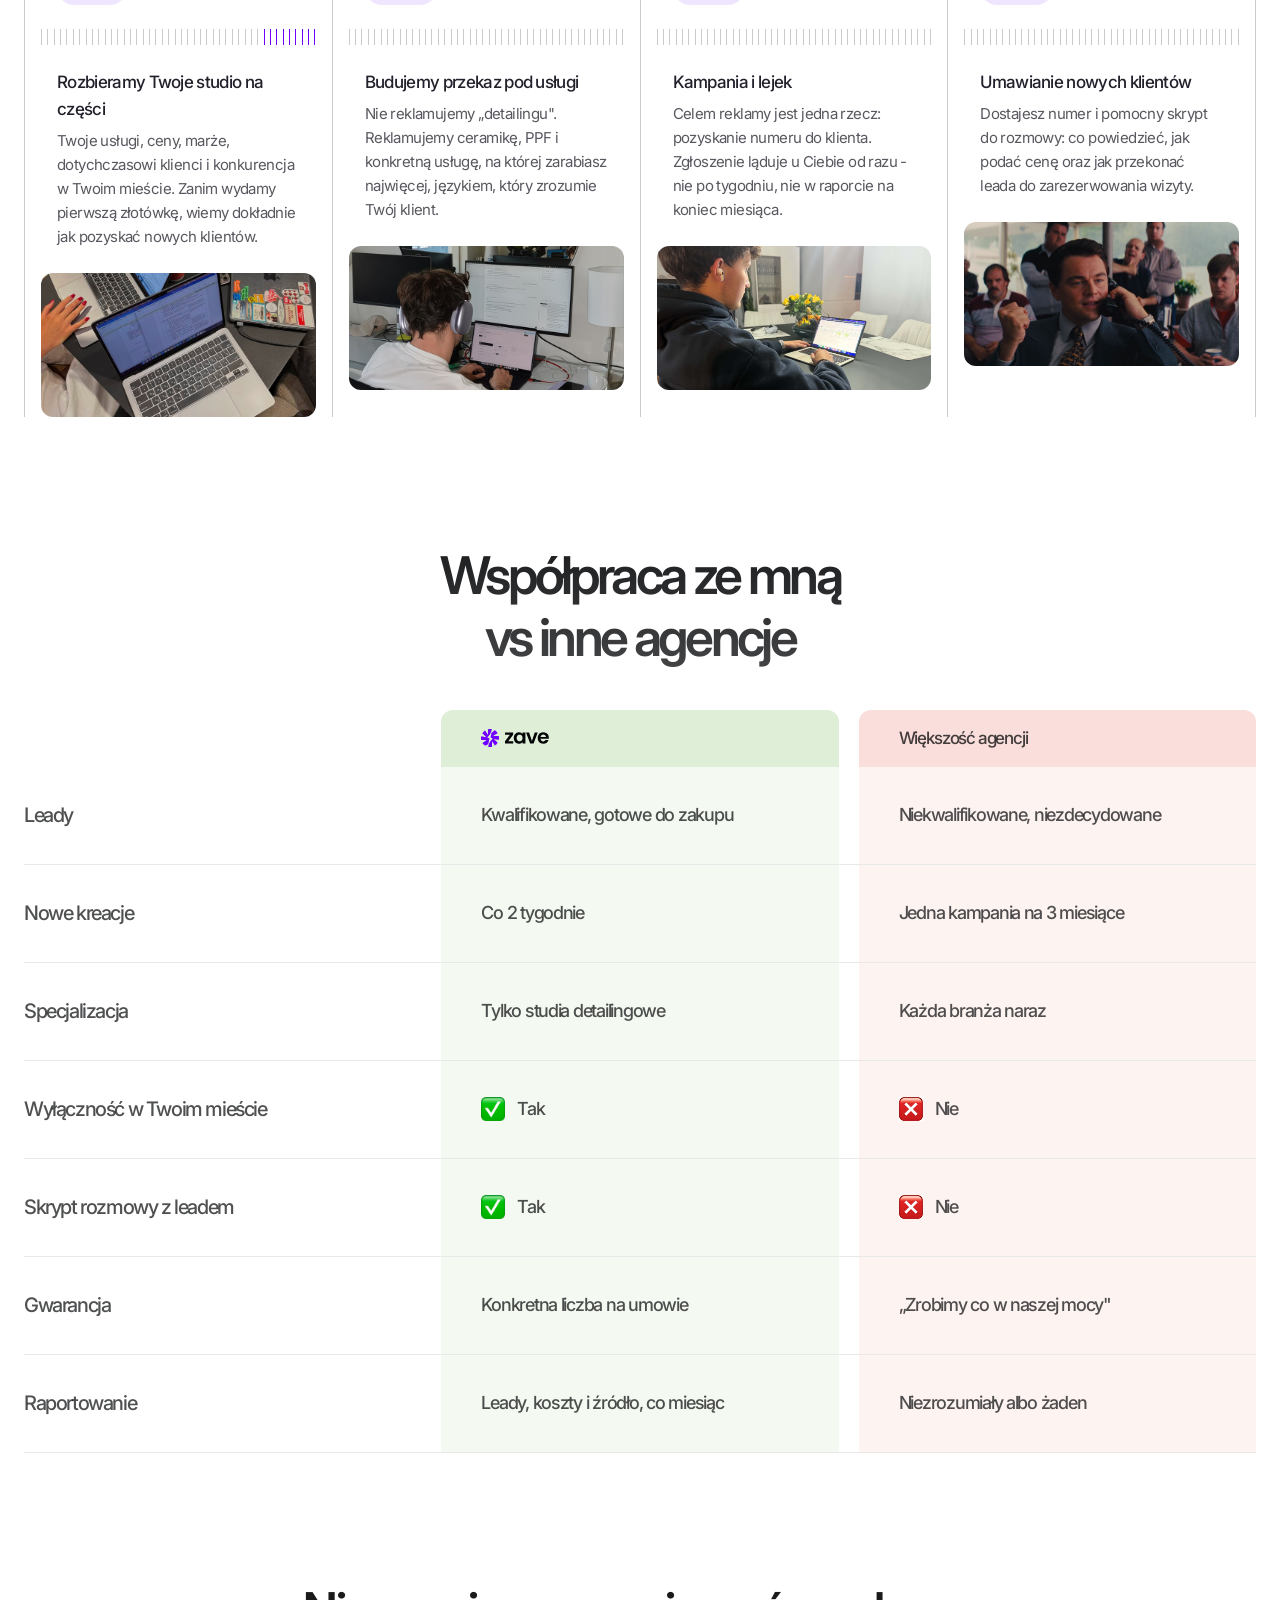
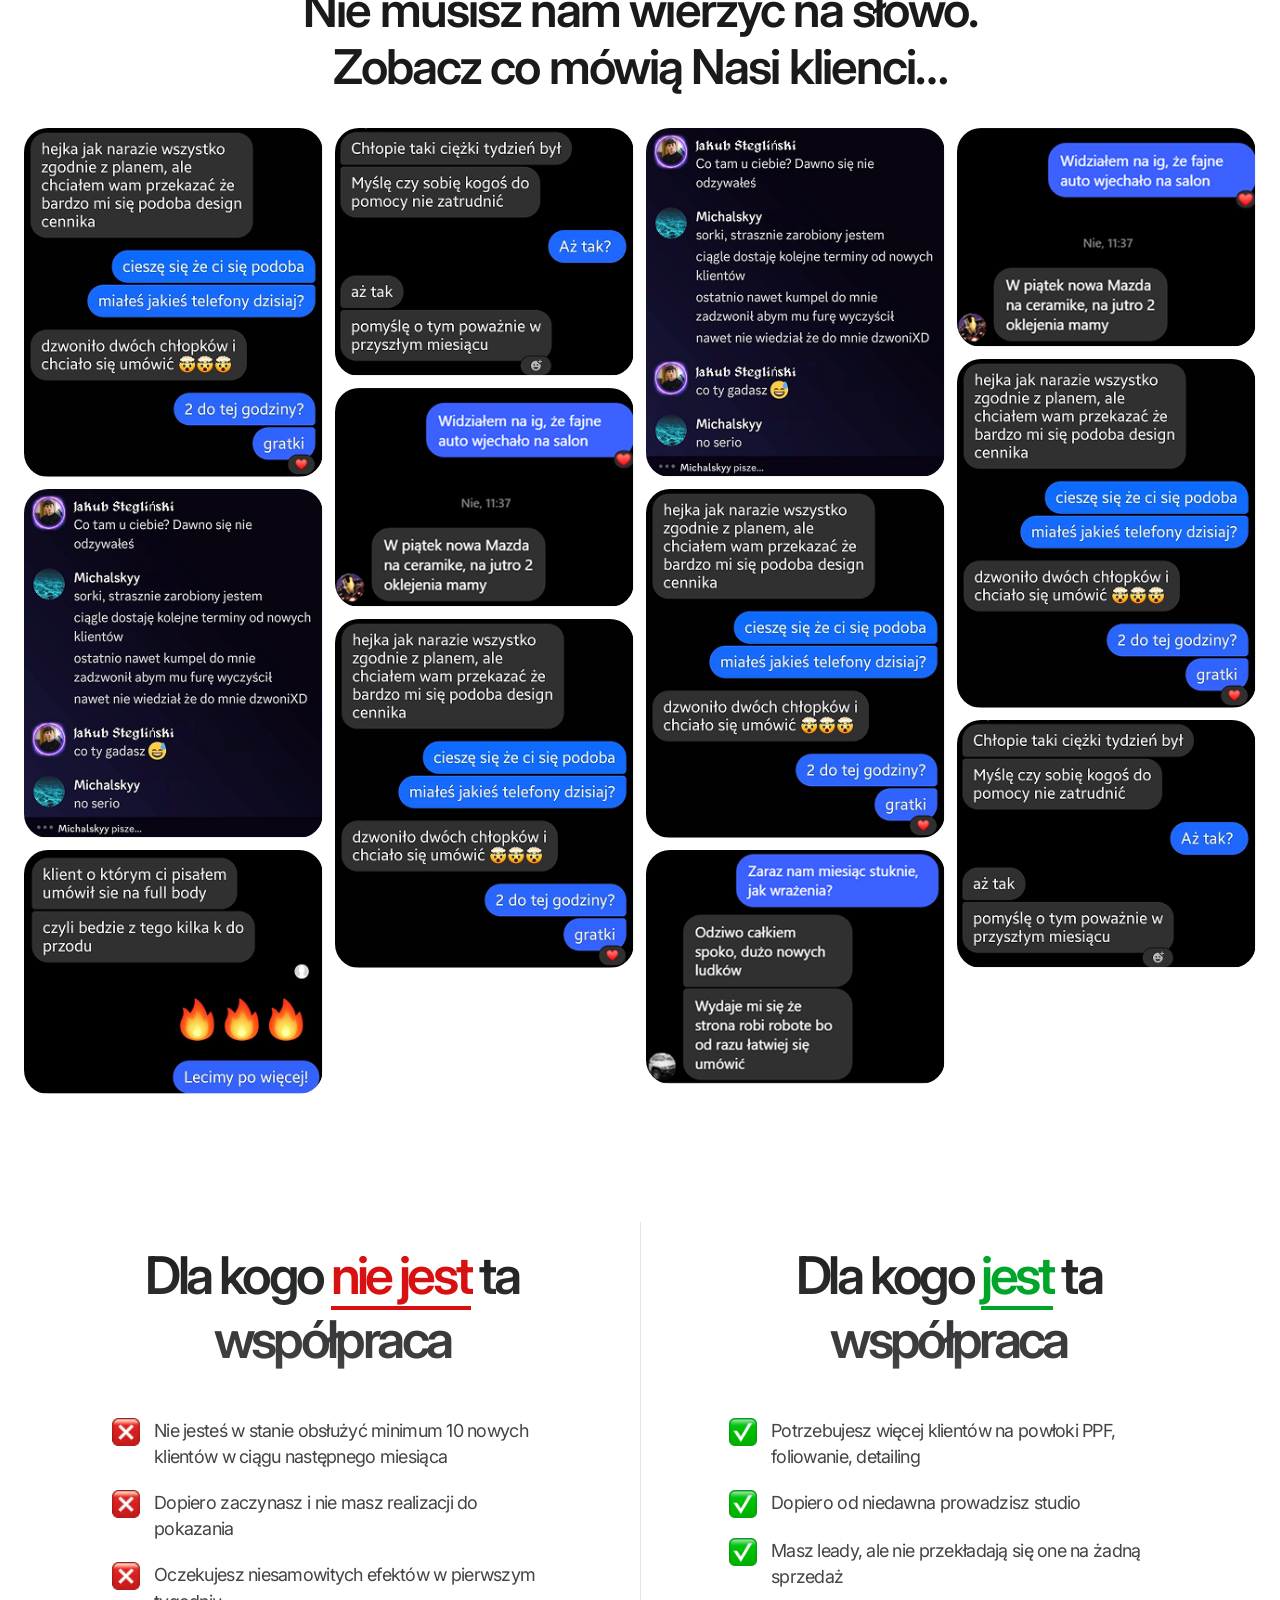
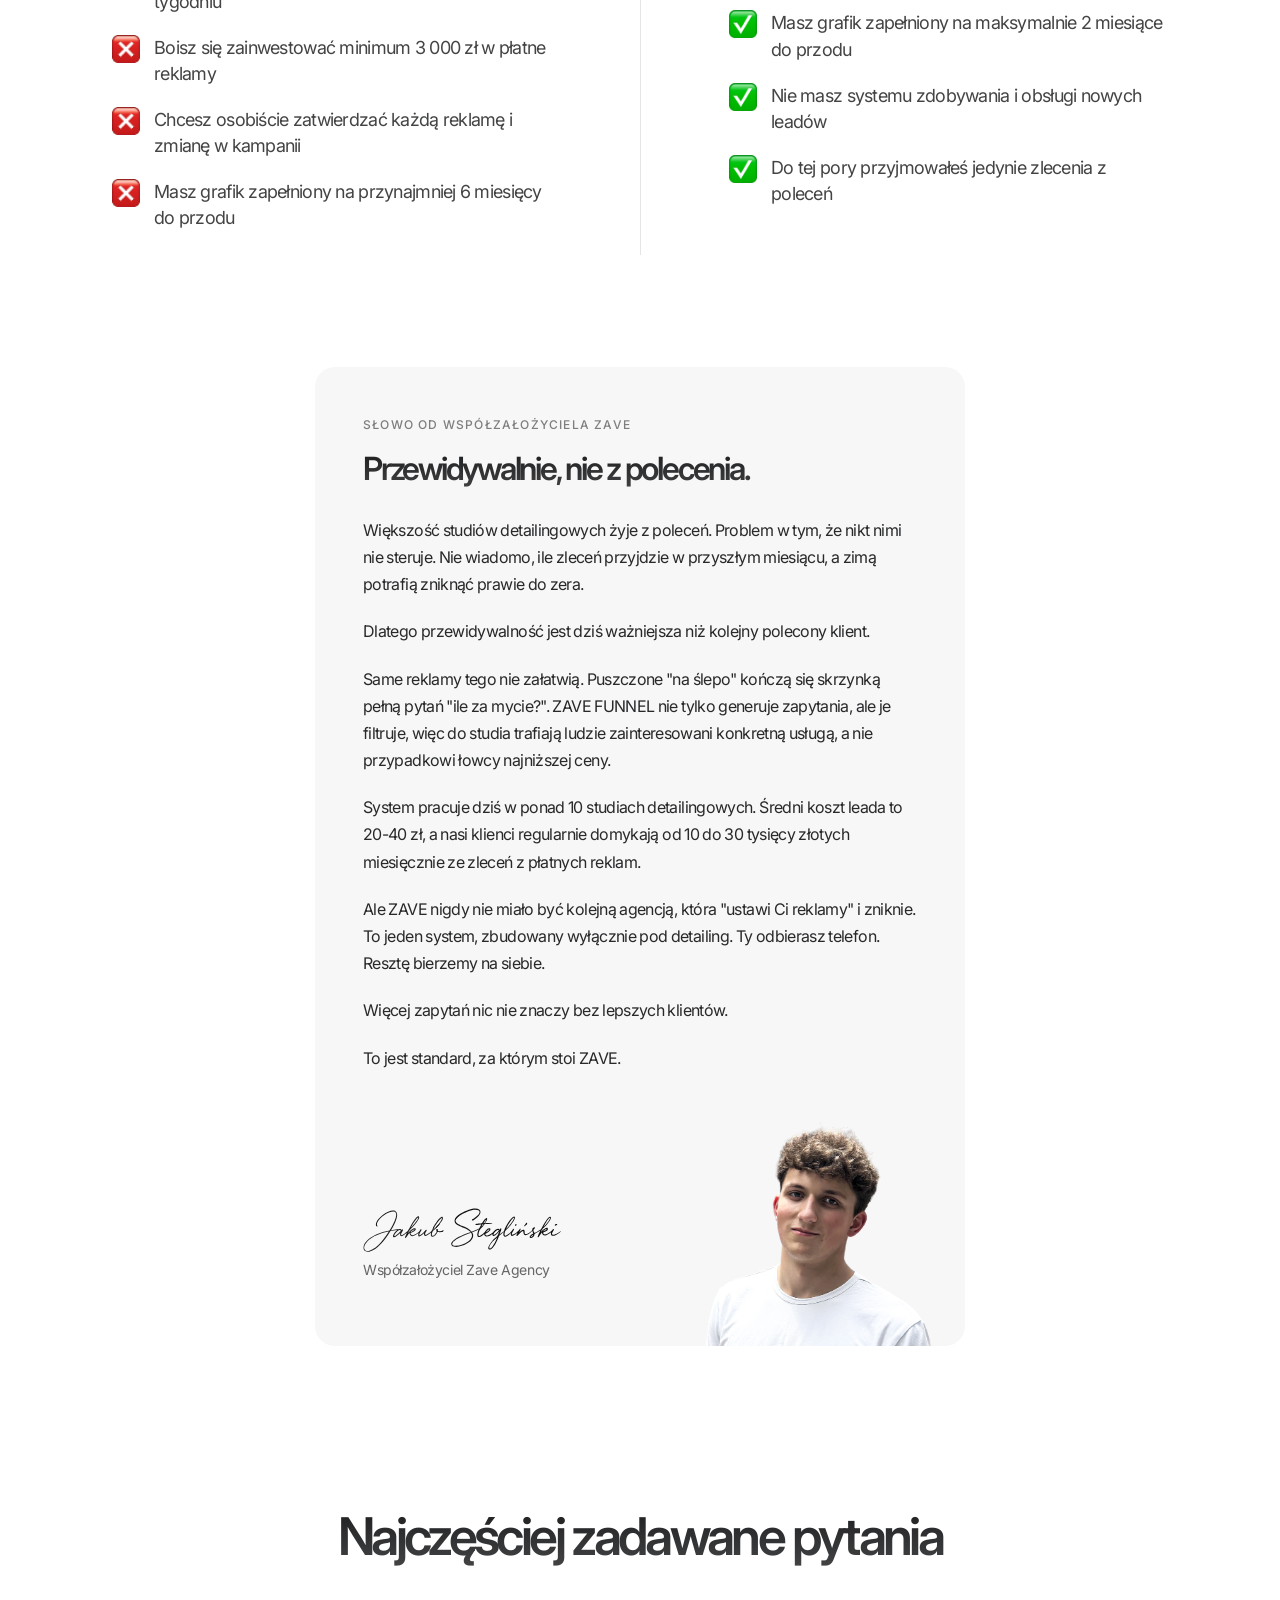
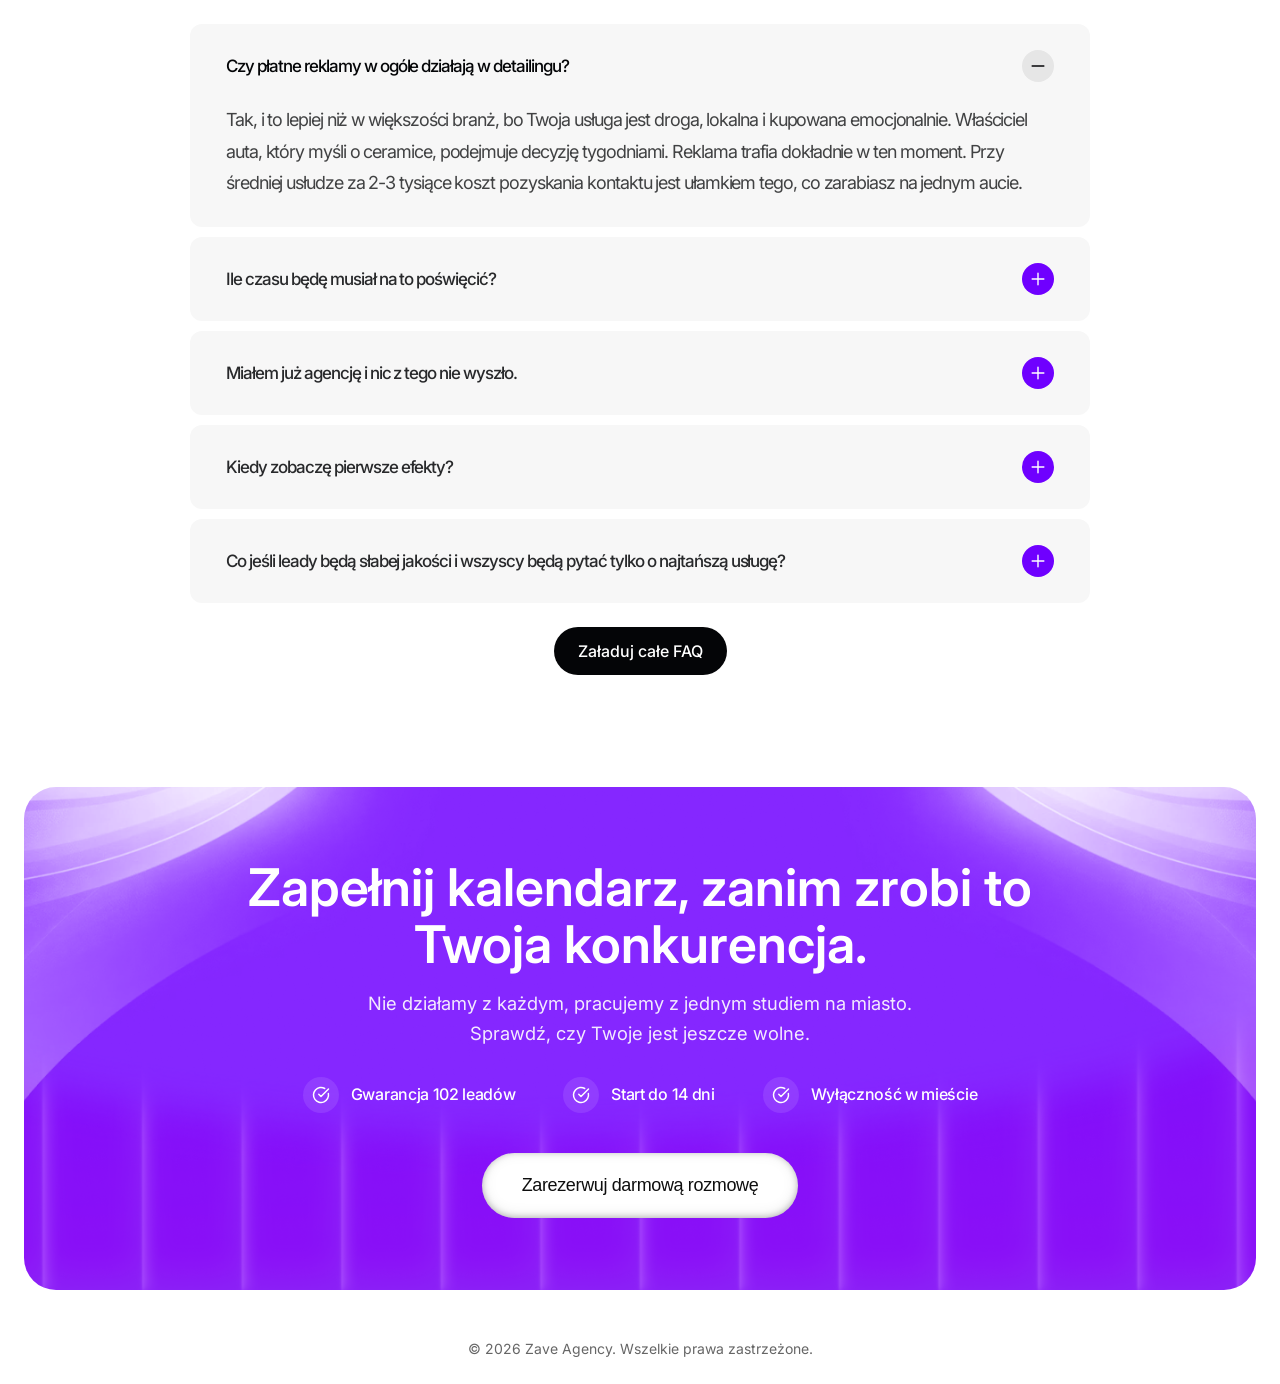
==== commit 7b79e638: "form i inne" ====
--- a/index.html
+++ b/index.html
@@ -643,51 +643,65 @@
         const ghlPopupClose = document.getElementById('ghlPopupClose');
         const wistiaPlayer = document.querySelector('wistia-player');
         const ctaButtons = document.querySelectorAll('.cta-button, .cta-button-main');
-        let isGhlPopupLoading = false;
+        let previousBodyOverflow = '';
+        let previousRootOverflow = '';
 
         function openGhlPopup() {
-            if (isGhlPopupLoading || ghlPopupEmbed.classList.contains('active')) return;
-            isGhlPopupLoading = true;
-
+            if (ghlPopupEmbed.classList.contains('active')) return;
+
+            previousBodyOverflow = document.body.style.overflow;
+            previousRootOverflow = document.documentElement.style.overflow;
             document.body.style.overflow = 'hidden';
+            document.documentElement.style.overflow = 'hidden';
             ghlPopupEmbed.classList.add('active');
             ghlPopupEmbed.setAttribute('aria-hidden', 'false');
 
-            const formIframe = document.createElement('iframe');
-            formIframe.src = 'https://api.leadconnectorhq.com/widget/form/Lfmjl3j9WCxRHGDeaA1A';
-            formIframe.style.cssText = 'width:100%;height:100%;border:none;border-radius:15px';
-            formIframe.id = 'inline-Lfmjl3j9WCxRHGDeaA1A';
-            formIframe.setAttribute('data-layout', "{'id':'INLINE'}");
-            formIframe.setAttribute('data-trigger-type', 'alwaysShow');
-            formIframe.setAttribute('data-trigger-value', '');
-            formIframe.setAttribute('data-activation-type', 'alwaysActivated');
-            formIframe.setAttribute('data-activation-value', '');
-            formIframe.setAttribute('data-deactivation-type', 'neverDeactivate');
-            formIframe.setAttribute('data-deactivation-value', '');
-            formIframe.setAttribute('data-form-name', 'VSL QUALIFICATION - OCTOBER [13.10]');
-            formIframe.setAttribute('data-height', '940');
-            formIframe.setAttribute('data-layout-iframe-id', 'inline-Lfmjl3j9WCxRHGDeaA1A');
-            formIframe.setAttribute('data-form-id', 'Lfmjl3j9WCxRHGDeaA1A');
-            formIframe.setAttribute('data-cookie-consent', 'true');
-            formIframe.setAttribute('data-cookie-consent-provider', 'auto');
-            formIframe.title = 'VSL QUALIFICATION - OCTOBER [13.10]';
-
-            const formScript = document.createElement('script');
-            formScript.src = 'https://link.msgsndr.com/js/form_embed.js';
-            formScript.onload = () => {
-                isGhlPopupLoading = false;
-            };
-            formScript.onerror = () => {
-                isGhlPopupLoading = false;
-            };
-
-            ghlPopupForm.replaceChildren(formIframe, formScript);
+            if (!ghlPopupForm.hasChildNodes()) {
+                const formIframe = document.createElement('iframe');
+                formIframe.src = 'https://api.leadconnectorhq.com/widget/form/Lfmjl3j9WCxRHGDeaA1A';
+                formIframe.style.cssText = 'width:100%;height:1113px;border:none;border-radius:15px';
+                formIframe.setAttribute('scrolling', 'no');
+                const iframeScrollObserver = new MutationObserver(() => {
+                    if (formIframe.getAttribute('scrolling') !== 'no') {
+                        formIframe.setAttribute('scrolling', 'no');
+                    }
+                });
+                iframeScrollObserver.observe(formIframe, {
+                    attributes: true,
+                    attributeFilter: ['scrolling']
+                });
+                formIframe.id = 'inline-Lfmjl3j9WCxRHGDeaA1A';
+                formIframe.setAttribute('data-layout', "{'id':'INLINE'}");
+                formIframe.setAttribute('data-trigger-type', 'alwaysShow');
+                formIframe.setAttribute('data-trigger-value', '');
+                formIframe.setAttribute('data-activation-type', 'alwaysActivated');
+                formIframe.setAttribute('data-activation-value', '');
+                formIframe.setAttribute('data-deactivation-type', 'neverDeactivate');
+                formIframe.setAttribute('data-deactivation-value', '');
+                formIframe.setAttribute('data-form-name', 'VSL QUALIFICATION - OCTOBER [13.10]');
+                formIframe.setAttribute('data-height', '1113');
+                formIframe.setAttribute('data-layout-iframe-id', 'inline-Lfmjl3j9WCxRHGDeaA1A');
+                formIframe.setAttribute('data-form-id', 'Lfmjl3j9WCxRHGDeaA1A');
+                formIframe.setAttribute('data-cookie-consent', 'true');
+                formIframe.setAttribute('data-cookie-consent-provider', 'auto');
+                formIframe.title = 'VSL QUALIFICATION - OCTOBER [13.10]';
+
+                const formScript = document.createElement('script');
+                formScript.src = 'https://link.msgsndr.com/js/form_embed.js';
+                formScript.onerror = () => {
+                    iframeScrollObserver.disconnect();
+                    ghlPopupForm.replaceChildren();
+                };
+
+                ghlPopupForm.replaceChildren(formIframe, formScript);
+            }
         }
 
         function closeGhlPopup() {
             ghlPopupEmbed.classList.remove('active');
             ghlPopupEmbed.setAttribute('aria-hidden', 'true');
-            document.body.style.overflow = '';
+            document.body.style.overflow = previousBodyOverflow;
+            document.documentElement.style.overflow = previousRootOverflow;
         }
 
         ghlPopupClose.addEventListener('click', closeGhlPopup);
--- a/style.css
+++ b/style.css
@@ -2253,19 +2253,16 @@
     display: none !important;
 }
 
-/* Video End Popup */
+/* Video form modal */
 .popup-overlay {
+    position: fixed;
+    inset: 0;
+    z-index: 9999;
     display: none;
-    position: fixed;
-    top: 0;
-    left: 0;
-    width: 100%;
-    height: 100%;
-    background-color: rgba(0, 0, 0, 0.5);
-    z-index: 9999;
+    align-items: center;
     justify-content: center;
-    align-items: center;
-    padding: 20px;
+    padding: 16px;
+    background: rgba(0, 0, 0, 0.65);
 }
 
 .popup-overlay.active {
@@ -2273,84 +2270,48 @@
 }
 
 .popup-modal {
+    position: relative;
+    display: flex;
+    width: min(600px, 100%);
+    height: min(850px, 90vh);
+    flex-direction: column;
+    overflow: hidden;
+    border-radius: 15px;
     background: #FFFFFF;
-    border-radius: 1rem;
-    max-width: 600px;
-    width: 100%;
-    max-height: 85vh;
-    position: relative;
-    display: flex;
-    flex-direction: column;
 }
 
 .popup-close {
     position: absolute;
-    top: 1.5rem;
-    right: 1.5rem;
-    background: none;
-    border: none;
-    font-size: 2rem;
-    color: #666;
-    cursor: pointer;
-    line-height: 1;
-    padding: 0;
-    width: 32px;
-    height: 32px;
-    display: flex;
+    top: 8px;
+    right: 12px;
+    z-index: 1;
+    display: flex;
+    width: 36px;
+    height: 36px;
     align-items: center;
     justify-content: center;
-    transition: color 0.2s ease;
-    z-index: 1;
-}
-
-.popup-close:hover {
-    color: #1a1a1a;
-}
-
-.popup-title {
-    font-size: 2rem;
-    font-weight: 600;
-    line-height: 110%;
-    color: #040507;
-    opacity: 90%;
-    margin: 0;
-    padding: 3rem 3rem 0.8rem;
-    text-align: center;
-    letter-spacing: -0.03em;
-}
-
-.popup-subtitle {
-    font-size: 1.0625rem;
-    font-weight: 400;
-    color: #666;
-    margin: 0;
-    padding: 0 3rem 1.5rem;
-    text-align: center;
-    line-height: 1.6;
+    padding: 0;
+    border: 0;
+    border-radius: 50%;
+    background: #FFFFFF;
+    color: #222222;
+    font-size: 28px;
+    line-height: 1;
+    cursor: pointer;
 }
 
 .popup-form {
-    padding: 0 3rem 2rem;
-    overflow-y: auto;
     flex: 1;
-}
-
-.popup-form::-webkit-scrollbar {
-    width: 8px;
-}
-
-.popup-form::-webkit-scrollbar-track {
-    background: #f1f1f1;
-    border-radius: 10px;
-}
-
-.popup-form::-webkit-scrollbar-thumb {
-    background: #888;
-    border-radius: 10px;
-}
-
-.popup-form::-webkit-scrollbar-thumb:hover {
-    background: #555;
+    min-height: 0;
+    overflow-y: scroll;
+    scrollbar-gutter: stable;
+}
+
+.popup-form iframe {
+    display: block;
+    width: 100%;
+    min-height: 100%;
+    border: 0;
 }
 
 .form-group {
@@ -2735,32 +2696,7 @@
     }
 }
 
-/* Mobile Styles for Popup */
 @media (max-width: 768px) {
-    .popup-modal {
-        max-width: 100%;
-        max-height: 90vh;
-    }
-
-    .popup-title {
-        font-size: 1.5rem;
-        padding: 3rem 1.5rem 0.6rem;
-        line-height: 120%;
-    }
-
-    .popup-subtitle {
-        font-size: 0.9375rem;
-        padding: 0 1.5rem 1rem;
-    }
-
-    .popup-form {
-        padding: 0 1.5rem 1.5rem;
-    }
-
-    .popup-close {
-        top: 1rem;
-        right: 1rem;
-    }
 }
 
 .about-founder-section {
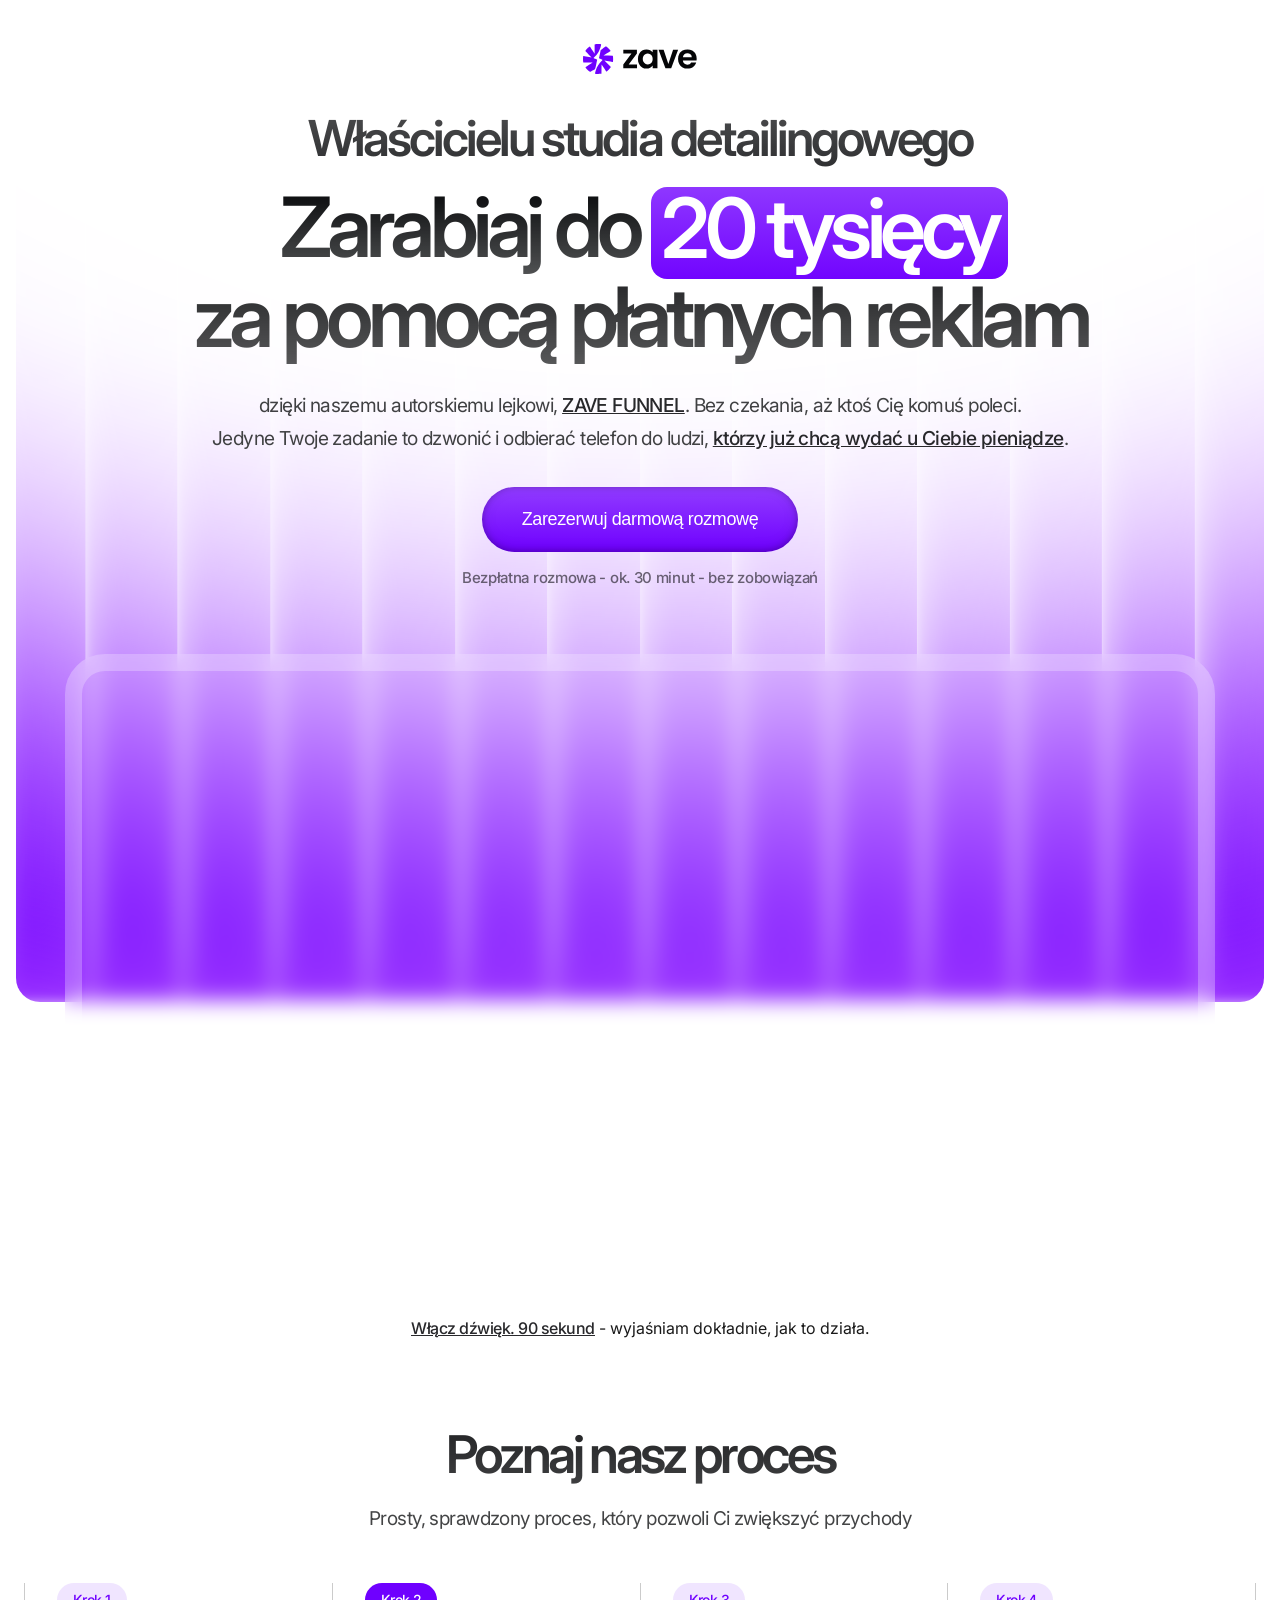
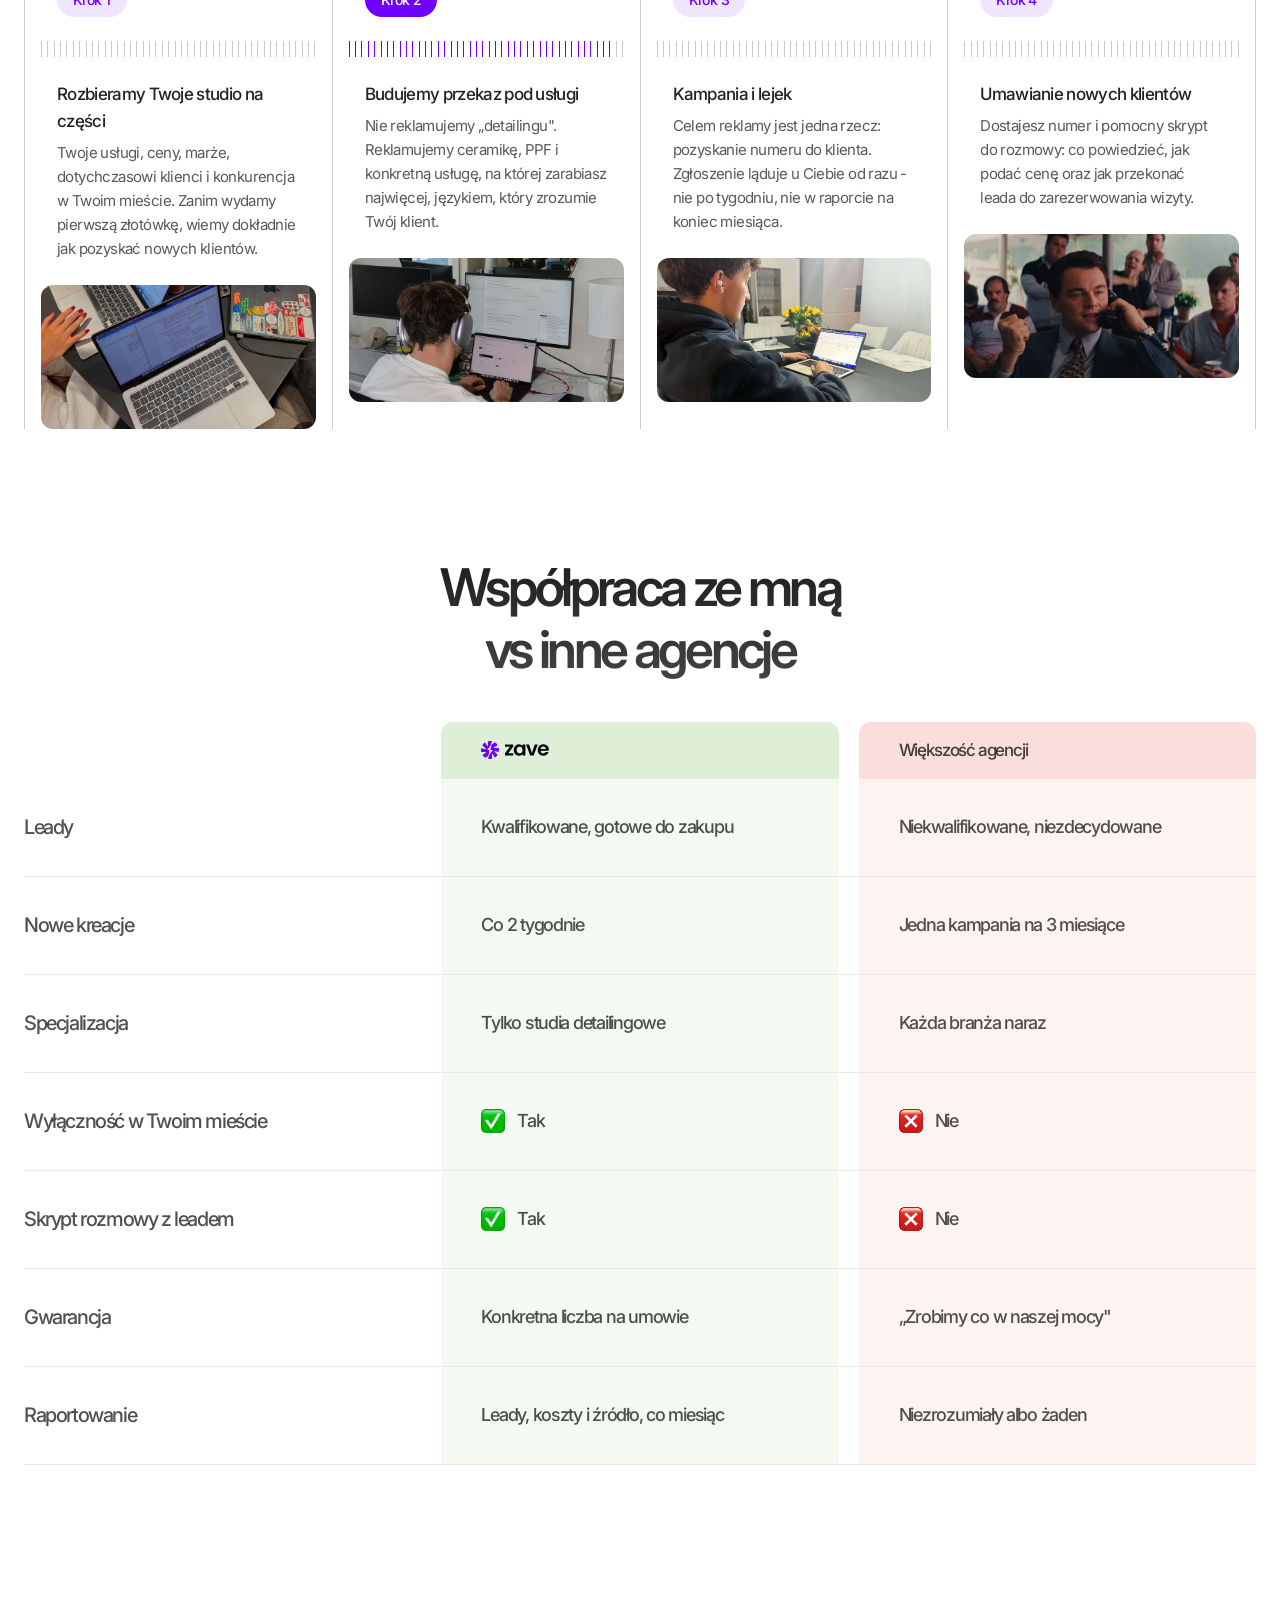
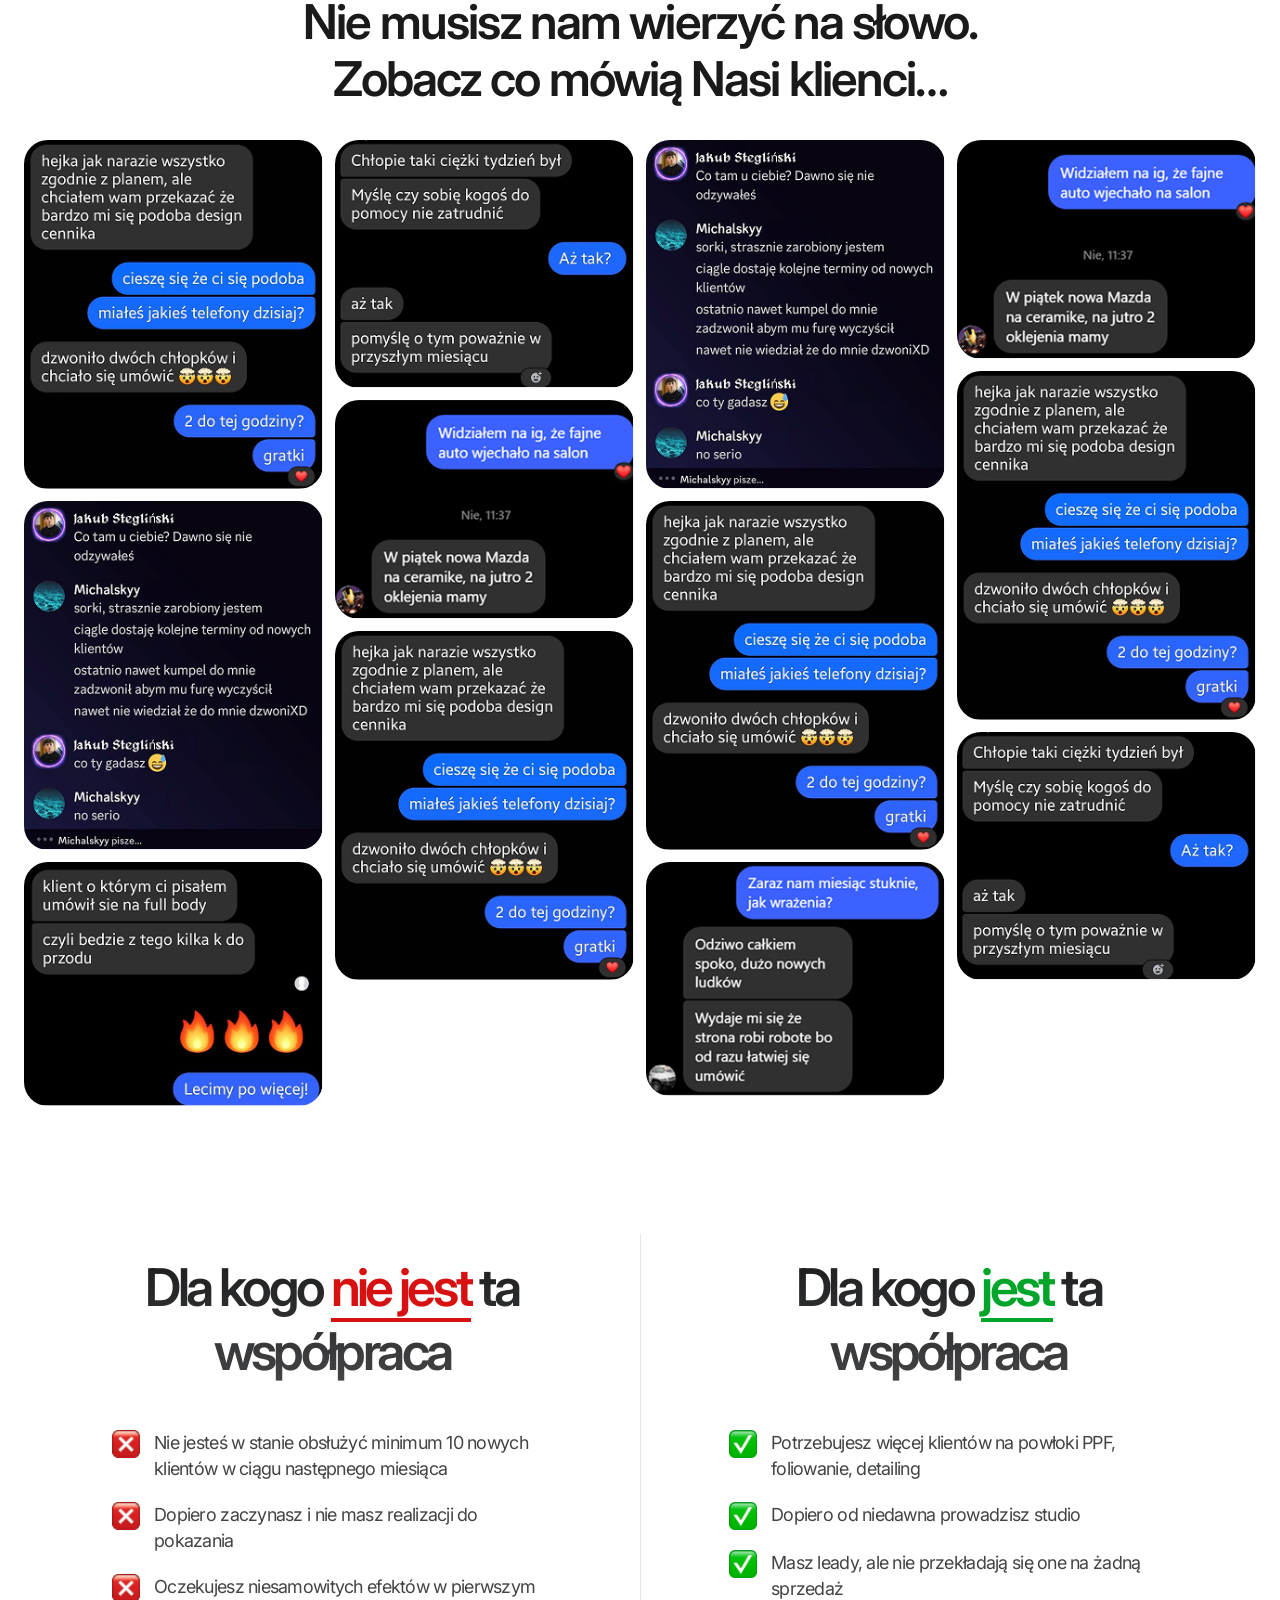
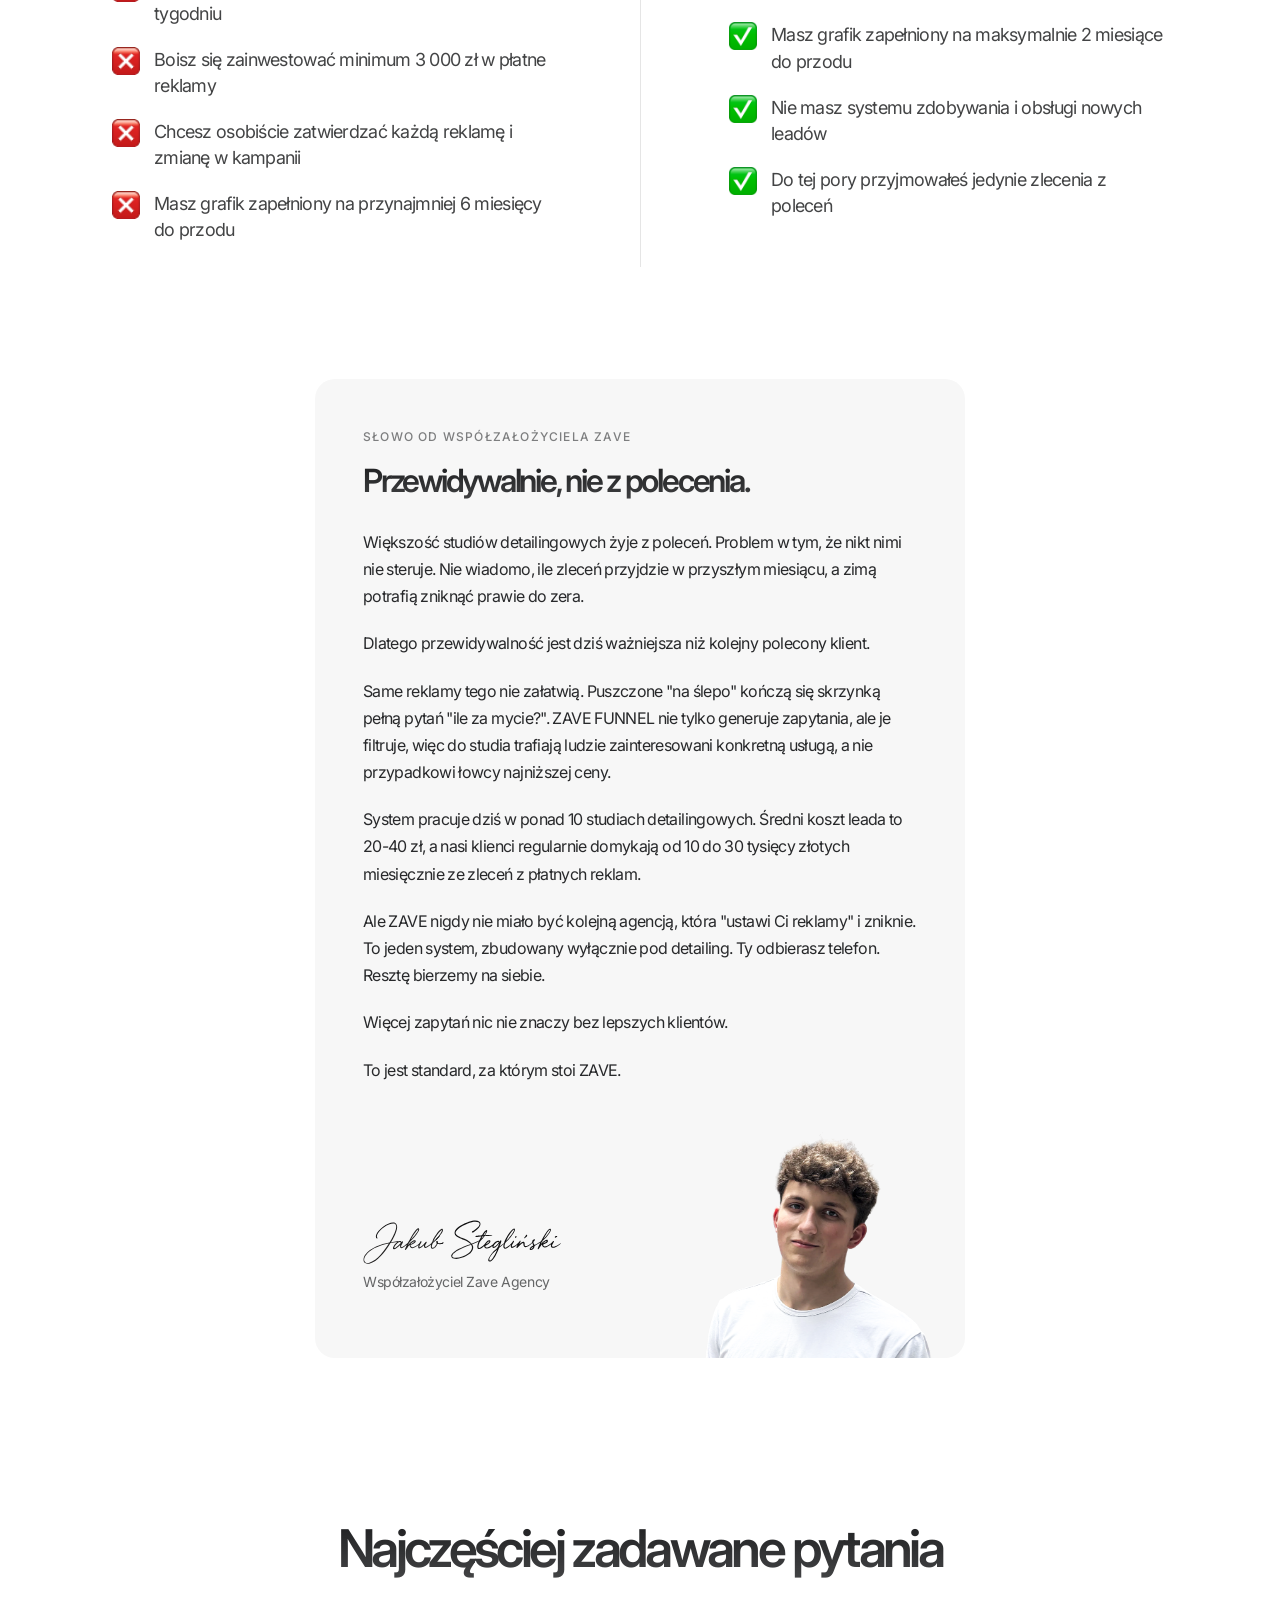
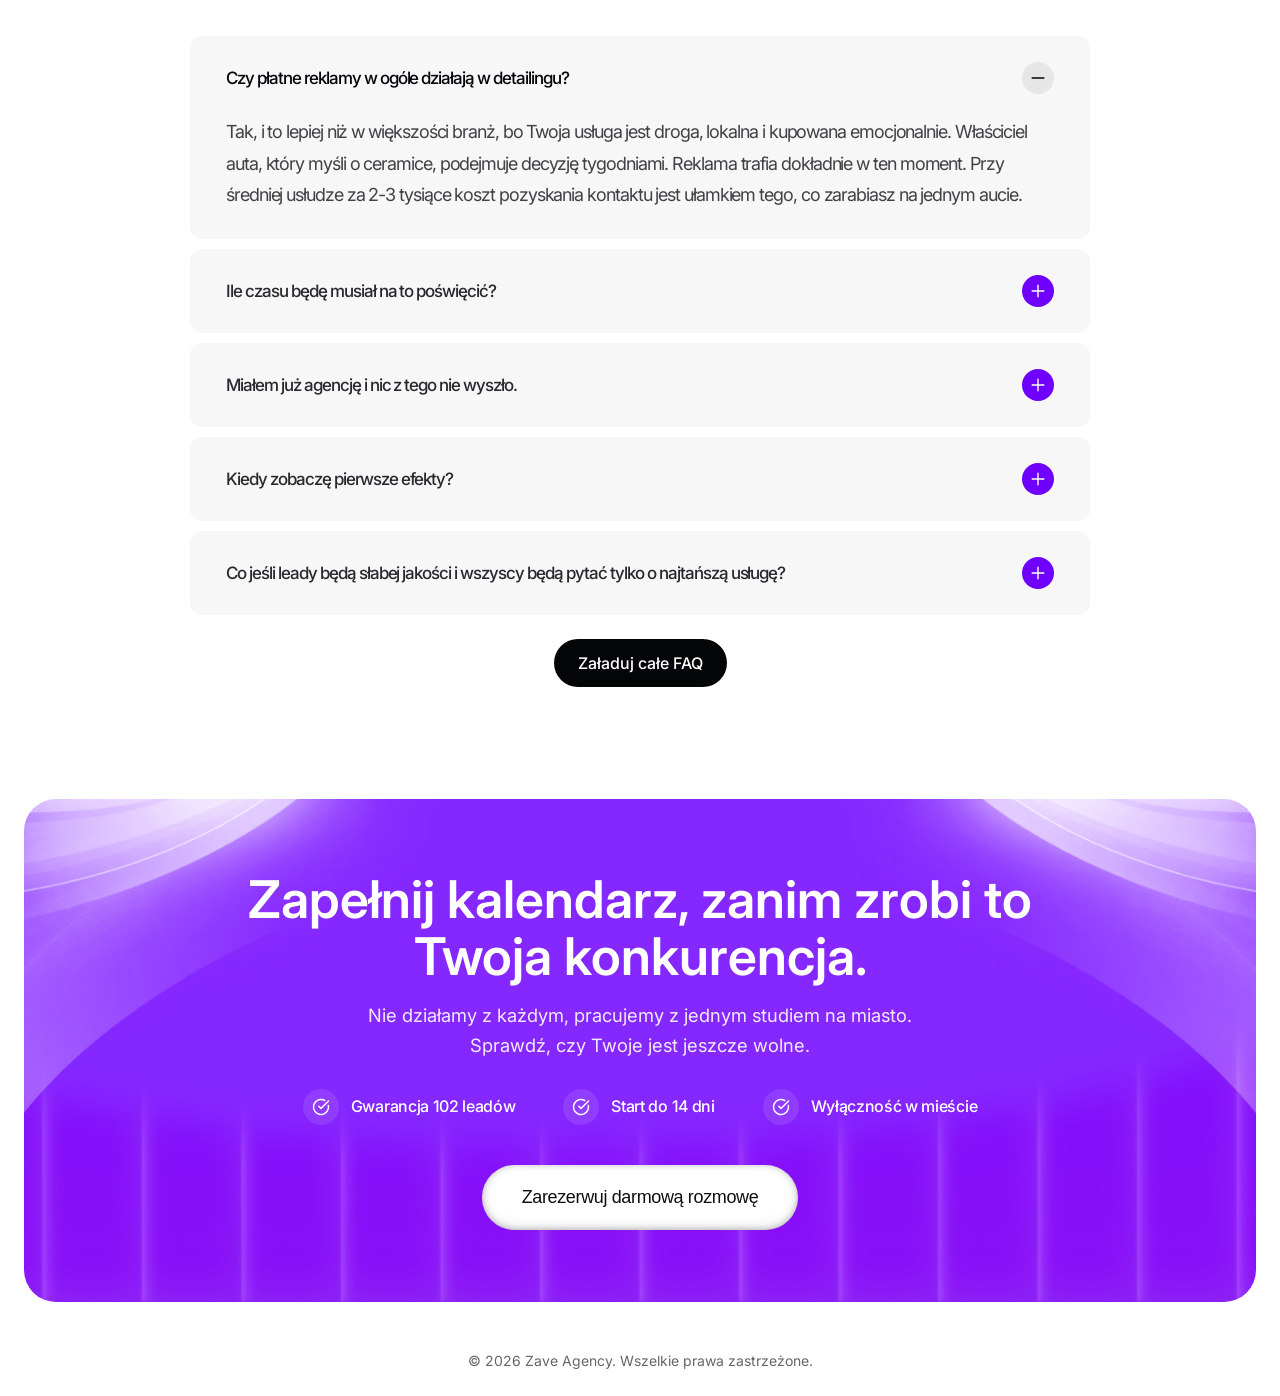
==== commit 18b75414: "roznecxcxc" ====
--- a/index.html
+++ b/index.html
@@ -33,8 +33,6 @@
     <link rel="stylesheet" href="style.css">
 
     <!-- Wistia Player -->
-    <script src="https://fast.wistia.com/player.js" async></script>
-    <script src="https://fast.wistia.com/embed/q8akk3d3rv.js" async type="module"></script>
 </head>
 <body>
     <!-- Meta Pixel Code (noscript) -->
@@ -74,13 +72,15 @@
             <!-- VSL Video Container -->
             <div class="vsl-container">
                 <style>wistia-player[media-id='q8akk3d3rv']:not(:defined) { background: center / contain no-repeat url('https://fast.wistia.com/embed/medias/q8akk3d3rv/swatch'); display: block; filter: blur(5px); padding-top:56.25%; }</style>
-                <wistia-player media-id="q8akk3d3rv" aspect="1.7777777777777777"></wistia-player>
+                <wistia-player media-id="q8akk3d3rv" aspect="1.7777777777777777" preload="none"></wistia-player>
             </div>
         </div>
-                    <div class="info-vsl">
+                
+    </section>
+
+<div class="info-vsl">
                 <p><strong>Włącz dźwięk. 90 sekund</strong> - wyjaśniam dokładnie, jak to działa.</p>
             </div>
-    </section>
 
     <!-- Process V2 Section -->
     <section class="processv2-section">
@@ -106,7 +106,7 @@
                             <p class="processv2-card-description">Twoje usługi, ceny, marże, dotychczasowi klienci i konkurencja w Twoim mieście. Zanim wydamy pierwszą złotówkę, wiemy dokładnie jak pozyskać nowych klientów.</p>
                         </div>
                     </div>
-                    <img src="krok1.jpg" alt="Krok 1" class="processv2-image">
+                    <img src="krok1.jpg" alt="Krok 1" class="processv2-image" width="736" height="567" loading="lazy" decoding="async">
                 </div>
 
                 <div class="processv2-line"></div>
@@ -126,7 +126,7 @@
                             <p class="processv2-card-description">Nie reklamujemy „detailingu". Reklamujemy ceramikę, PPF i konkretną usługę, na której zarabiasz najwięcej, językiem, który zrozumie Twój klient.</p>
                         </div>
                     </div>
-                    <img src="krok2.png" alt="Krok 2" class="processv2-image">
+                    <img src="krok2.png" alt="Krok 2" class="processv2-image" width="754" height="413" loading="lazy" decoding="async">
                 </div>
 
                 <div class="processv2-line"></div>
@@ -146,7 +146,7 @@
                             <p class="processv2-card-description">Celem reklamy jest jedna rzecz: pozyskanie numeru do klienta. Zgłoszenie ląduje u Ciebie od razu - nie po tygodniu, nie w raporcie na koniec miesiąca.</p>
                         </div>
                     </div>
-                    <img src="krok3.png" alt="Krok 3" class="processv2-image">
+                    <img src="krok3.png" alt="Krok 3" class="processv2-image" width="2048" height="1242" loading="lazy" decoding="async">
                 </div>
 
                 <div class="processv2-line"></div>
@@ -166,7 +166,7 @@
                             <p class="processv2-card-description">Dostajesz numer i pomocny skrypt do rozmowy: co powiedzieć, jak podać cenę oraz jak przekonać leada do zarezerwowania wizyty.</p>
                         </div>
                     </div>
-                    <img src="krok4.png" alt="Krok 4" class="processv2-image">
+                    <img src="krok4.png" alt="Krok 4" class="processv2-image" width="2008" height="820" loading="lazy" decoding="async">
                 </div>
 
                 <div class="processv2-line"></div>
@@ -247,24 +247,24 @@
 
             <div class="opinions-grid">
                 <div class="opinion-column">
-                    <img src="opinie/o1.png" alt="Opinia 1" class="opinion-image">
-                    <img src="opinie/o5.png" alt="Opinia 5" class="opinion-image">
-                    <img src="opinie/o9.png" alt="Opinia 9" class="opinion-image">
+                    <img src="opinie/o1.png" alt="Opinia 1" class="opinion-image" width="322" height="376" loading="lazy" decoding="async">
+                    <img src="opinie/o5.png" alt="Opinia 5" class="opinion-image" width="322" height="376" loading="lazy" decoding="async">
+                    <img src="opinie/o9.png" alt="Opinia 9" class="opinion-image" width="322" height="262" loading="lazy" decoding="async">
                 </div>
                 <div class="opinion-column">
-                    <img src="opinie/o2.png" alt="Opinia 2" class="opinion-image">
-                    <img src="opinie/o6.png" alt="Opinia 6" class="opinion-image">
-                    <img src="opinie/o10.png" alt="Opinia 10" class="opinion-image">
+                    <img src="opinie/o2.png" alt="Opinia 2" class="opinion-image" width="322" height="267" loading="lazy" decoding="async">
+                    <img src="opinie/o6.png" alt="Opinia 6" class="opinion-image" width="322" height="236" loading="lazy" decoding="async">
+                    <img src="opinie/o10.png" alt="Opinia 10" class="opinion-image" width="322" height="376" loading="lazy" decoding="async">
                 </div>
                 <div class="opinion-column">
-                    <img src="opinie/o3.png" alt="Opinia 3" class="opinion-image">
-                    <img src="opinie/o7.png" alt="Opinia 7" class="opinion-image">
-                    <img src="opinie/o11.png" alt="Opinia 11" class="opinion-image">
+                    <img src="opinie/o3.png" alt="Opinia 3" class="opinion-image" width="322" height="376" loading="lazy" decoding="async">
+                    <img src="opinie/o7.png" alt="Opinia 7" class="opinion-image" width="322" height="376" loading="lazy" decoding="async">
+                    <img src="opinie/o11.png" alt="Opinia 11" class="opinion-image" width="322" height="252" loading="lazy" decoding="async">
                 </div>
                 <div class="opinion-column">
-                    <img src="opinie/o4.png" alt="Opinia 4" class="opinion-image">
-                    <img src="opinie/o8.png" alt="Opinia 8" class="opinion-image">
-                    <img src="opinie/o12.png" alt="Opinia 12" class="opinion-image">
+                    <img src="opinie/o4.png" alt="Opinia 4" class="opinion-image" width="322" height="236" loading="lazy" decoding="async">
+                    <img src="opinie/o8.png" alt="Opinia 8" class="opinion-image" width="322" height="376" loading="lazy" decoding="async">
+                    <img src="opinie/o12.png" alt="Opinia 12" class="opinion-image" width="322" height="267" loading="lazy" decoding="async">
                 </div>
             </div>
         </div>
@@ -362,7 +362,7 @@
                 </div>
             </div>
             <div class="founder-note-photo">
-                <img src="kuba6.png" alt="Jakub Stegliński" class="founder-note-image">
+                <img src="kuba6.png" alt="Jakub Stegliński" class="founder-note-image" width="1813" height="1273" loading="lazy" decoding="async">
             </div>
         </div>
     </section>
@@ -645,6 +645,19 @@
         const ctaButtons = document.querySelectorAll('.cta-button, .cta-button-main');
         let previousBodyOverflow = '';
         let previousRootOverflow = '';
+
+        function loadWistiaPlayer() {
+            const playerScript = document.createElement('script');
+            playerScript.src = 'https://fast.wistia.com/player.js';
+            playerScript.async = true;
+            playerScript.onload = () => {
+                const embedScript = document.createElement('script');
+                embedScript.src = 'https://fast.wistia.com/embed/q8akk3d3rv.js';
+                embedScript.type = 'module';
+                document.head.append(embedScript);
+            };
+            document.head.append(playerScript);
+        }
 
         function openGhlPopup() {
             if (ghlPopupEmbed.classList.contains('active')) return;
@@ -716,6 +729,19 @@
 
         if (wistiaPlayer) {
             wistiaPlayer.addEventListener('ended', openGhlPopup);
+
+            if ('IntersectionObserver' in window) {
+                const wistiaObserver = new IntersectionObserver((entries, observer) => {
+                    if (entries.some(entry => entry.isIntersecting)) {
+                        observer.disconnect();
+                        loadWistiaPlayer();
+                    }
+                }, { rootMargin: '400px 0px' });
+
+                wistiaObserver.observe(wistiaPlayer);
+            } else {
+                loadWistiaPlayer();
+            }
         }
 
         ctaButtons.forEach(button => {
--- a/style.css
+++ b/style.css
@@ -196,6 +196,18 @@
     letter-spacing: -0.03em;
 }
 
+.hero-content {
+    z-index: 8;
+}
+
+.info-vsl {
+    justify-content: center;
+    align-items: center;
+    text-align: center;
+    z-index: 10;
+    margin-top: 12px;
+}
+
 .description strong {
     font-weight: 500;
     color: #28282B;
@@ -1273,6 +1285,12 @@
         font-size: 12px;
     }
 
+    .info-vsl {
+        margin-top: 32px;
+    }
+
+
+
 }
 
 /* FAQ Section */
@@ -1428,6 +1446,12 @@
     display: flex;
     flex-direction: column;
     align-items: center;
+}
+
+@media (max-width: 768px) {
+    .cta-box {
+        background-image: linear-gradient(180deg, #8B3FFF 0%, #6F00FF 100%);
+    }
 }
 
 .cta-title {
